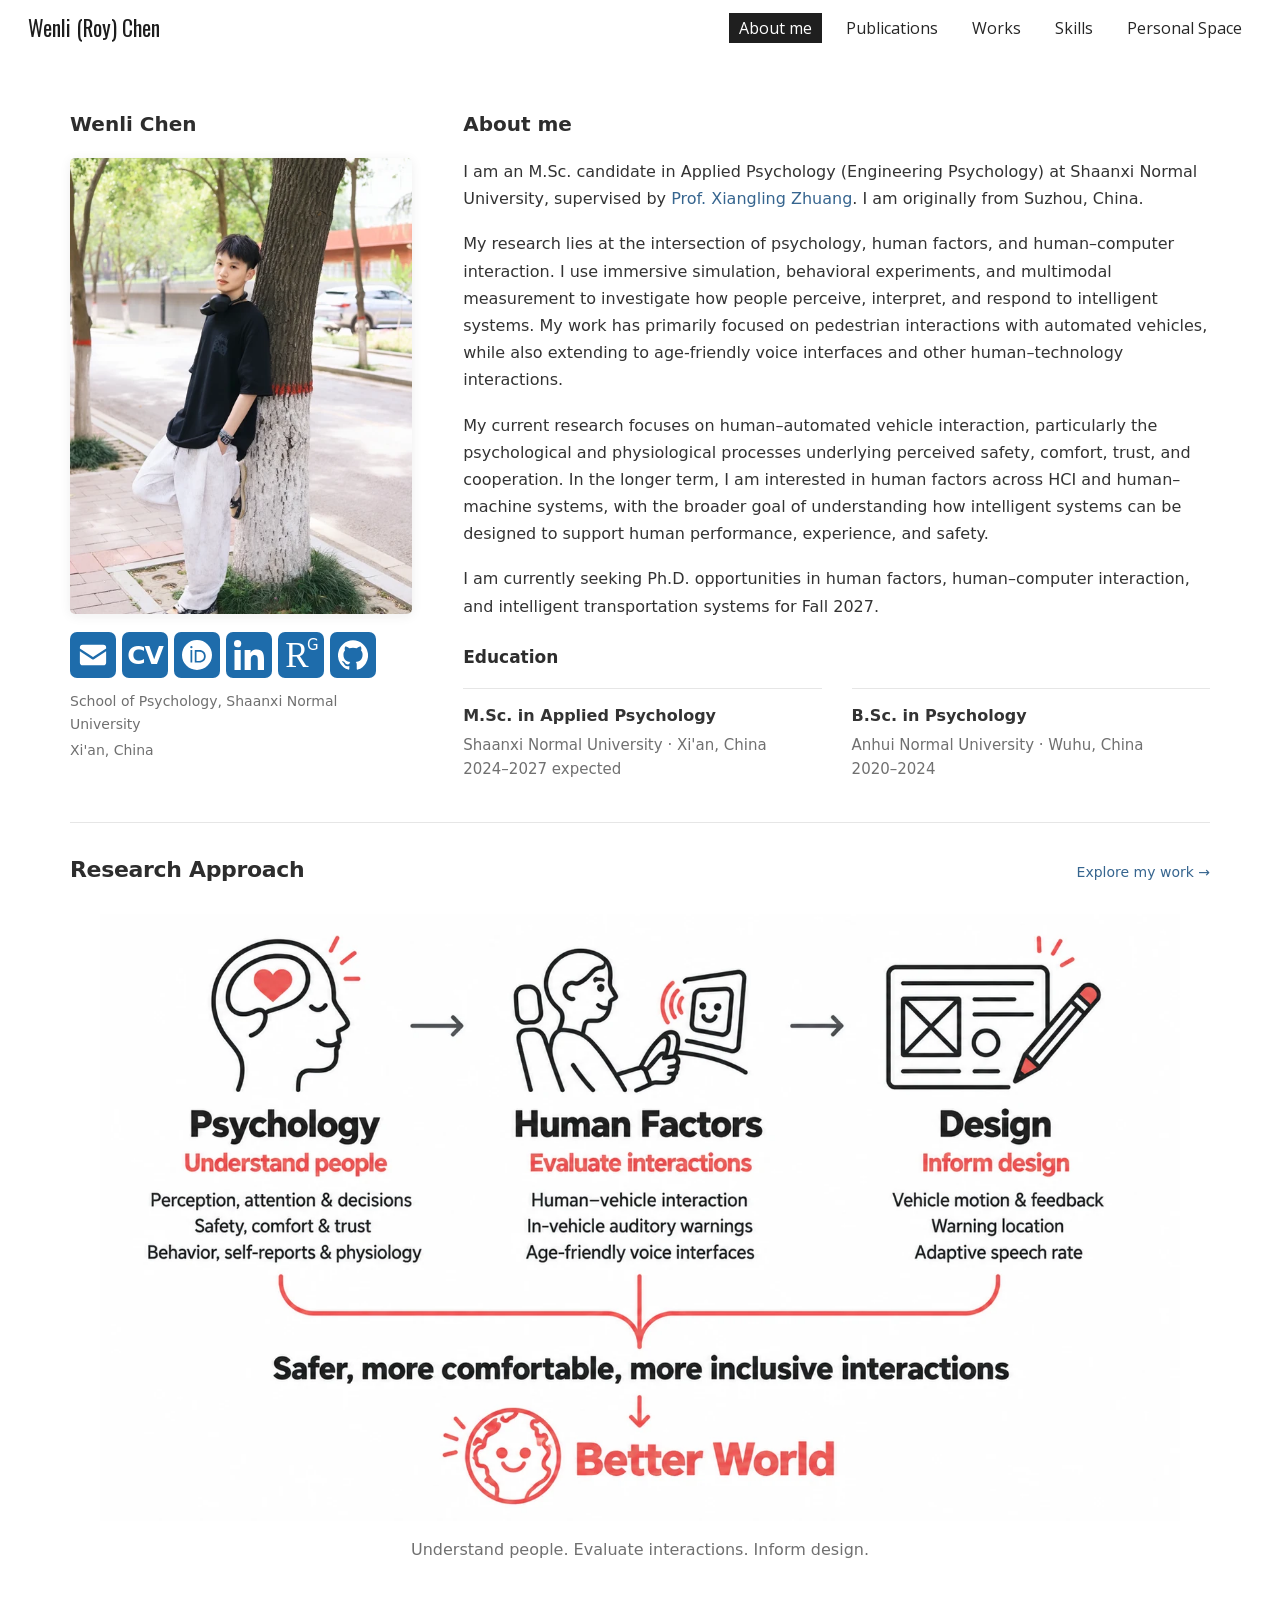
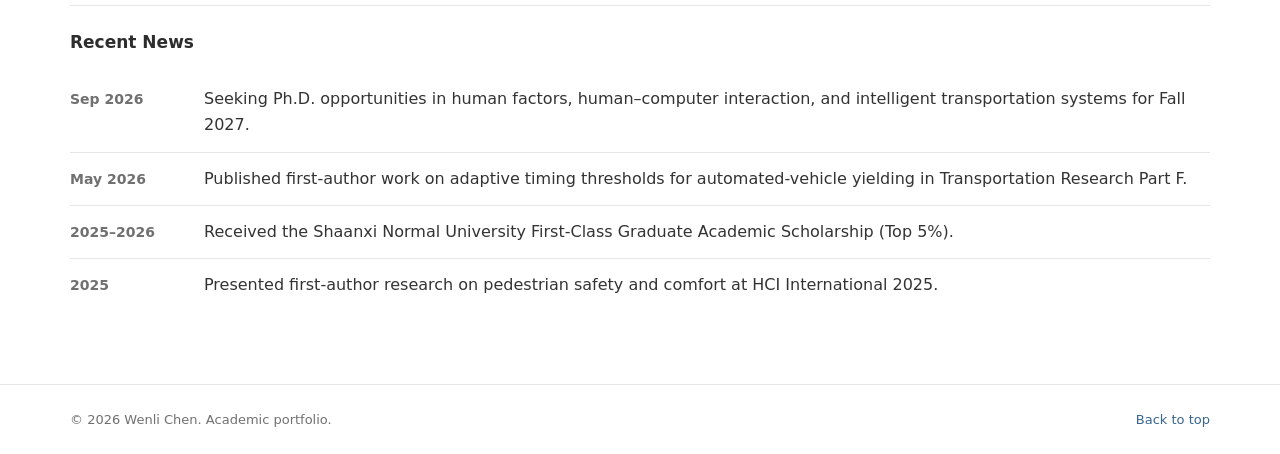
==== index.html @ 0e72f0ea "Publish website" ====
<!DOCTYPE html><html lang="en"><head><meta charSet="utf-8"/><meta name="viewport" content="width=device-width, initial-scale=1"/><link rel="preload" as="image" imageSrcSet="/media/optimized/profile-60eb44e7e2-480.webp 480w, /media/optimized/profile-60eb44e7e2-960.webp 960w, /media/optimized/profile-60eb44e7e2-1600.webp 1600w" imageSizes="(max-width: 760px) 360px, 342px" fetchPriority="high"/><link rel="stylesheet" href="/_next/static/chunks/0a.~ssnf2oqmj.css" data-precedence="next"/><link rel="preload" as="script" fetchPriority="low" href="/_next/static/chunks/0w2aga045jl1g.js"/><script src="/_next/static/chunks/159a0hv_pbomc.js" async=""></script><script src="/_next/static/chunks/0c_u0uom0kk-9.js" async=""></script><script src="/_next/static/chunks/17is7py1qu.mk.js" async=""></script><script src="/_next/static/chunks/turbopack-0-zrnbq9zxs--.js" async=""></script><script src="/_next/static/chunks/12zbrbrxakma2.js" async=""></script><script src="/_next/static/chunks/17f2ht9wo-phb.js" async=""></script><script src="/_next/static/chunks/0n7gz84jmsrn1.js" async=""></script><script src="/_next/static/chunks/0r7qd-gapp3ly.js" async=""></script><title>Wenli (Roy) Chen | Human Factors &amp; HCI</title><meta name="description" content="Academic portfolio of Wenli Chen, researching human factors, human–AV interaction, and age-friendly HCI."/><link rel="canonical" href="https://roylovecr7.github.io/"/><meta property="og:title" content="Wenli (Roy) Chen | Human Factors &amp; HCI"/><meta property="og:description" content="Researching human–AV interaction, age-friendly HCI, and multimodal human factors."/><meta property="og:site_name" content="Wenli (Roy) Chen Academic Portfolio"/><meta property="og:image" content="https://roylovecr7.github.io/og.png"/><meta property="og:image:width" content="1200"/><meta property="og:image:height" content="630"/><meta property="og:image:alt" content="Wenli Chen — Human Factors, Human–AV Interaction, and Age-Friendly HCI"/><meta property="og:type" content="website"/><meta name="twitter:card" content="summary_large_image"/><meta name="twitter:title" content="Wenli (Roy) Chen | Human Factors &amp; HCI"/><meta name="twitter:description" content="Researching human–AV interaction, age-friendly HCI, and multimodal human factors."/><meta name="twitter:image" content="https://roylovecr7.github.io/og.png"/><script src="/_next/static/chunks/03~yq9q893hmn.js" noModule=""></script></head><body><div hidden=""><!--$--><!--/$--></div><header class="navbar"><div class="nav-inner"><a class="brand" href="/">Wenli (Roy) Chen</a><nav class="desktop-navigation" aria-label="Primary navigation"><a class="active" aria-current="page" href="/">About me</a><a href="/publications/">Publications</a><a href="/works/">Works</a><a href="/skills/">Skills</a><a href="/personal-space/">Personal Space</a></nav><details class="mobile-navigation"><summary>Menu <span aria-hidden="true">☰</span></summary><nav aria-label="Mobile navigation"><a href="/" class="active" aria-current="page">About me</a><a href="/publications">Publications</a><a href="/works">Works</a><a href="/skills">Skills</a><a href="/personal-space">Personal Space</a></nav></details></div></header><main id="top" class="container page-content home-page"><section class="home-grid"><aside class="profile-panel"><h1>Wenli Chen</h1><img width="4160" height="6240" class="profile-image" fetchPriority="high" src="/media/optimized/profile-60eb44e7e2-960.webp" srcSet="/media/optimized/profile-60eb44e7e2-480.webp 480w, /media/optimized/profile-60eb44e7e2-960.webp 960w, /media/optimized/profile-60eb44e7e2-1600.webp 1600w" sizes="(max-width: 760px) 360px, 342px" alt="Wenli Chen" loading="eager" decoding="async"/><div class="profile-contact"><nav class="profile-links" aria-label="Contact and academic profiles"><a href="mailto:cwl010322@snnu.edu.cn" aria-label="Email: cwl010322@snnu.edu.cn" title="Email: cwl010322@snnu.edu.cn"><svg aria-hidden="true" viewBox="0 0 32 32" fill="currentColor"><path d="M5 5h22a3 3 0 0 1 3 3v1L16 18 2 9V8a3 3 0 0 1 3-3Zm25 7v12a3 3 0 0 1-3 3H5a3 3 0 0 1-3-3V12l13 8.4a1.8 1.8 0 0 0 2 0Z"></path></svg></a><a href="/files/CV_WenliChen.pdf" target="_blank" rel="noreferrer" aria-label="Curriculum vitae (PDF)" title="Curriculum vitae (PDF)"><span class="profile-icon-cv" aria-hidden="true">CV</span></a><a href="https://orcid.org/0009-0004-4729-6336" target="_blank" rel="noreferrer" aria-label="ORCID: 0009-0004-4729-6336" title="ORCID: 0009-0004-4729-6336"><svg aria-hidden="true" viewBox="0 0 24 24" fill="currentColor"><path d="M12 0a12 12 0 1 0 0 24 12 12 0 0 0 0-24ZM7.5 4.8a.9.9 0 1 1 0 1.8.9.9 0 0 1 0-1.8ZM6.8 8h1.4v10H6.8V8Zm3.4 0h3.7c3 0 5.1 2 5.1 5s-2.1 5-5.1 5h-3.7V8Zm1.4 1.3v7.4h2.2c2.4 0 3.8-1.5 3.8-3.7s-1.4-3.7-3.8-3.7h-2.2Z" fill-rule="evenodd"></path></svg></a><a href="https://www.linkedin.com/in/wenli-chen-521283392" target="_blank" rel="noreferrer" aria-label="LinkedIn" title="LinkedIn"><svg aria-hidden="true" viewBox="0 0 24 24" fill="currentColor"><path d="M5.37 24H.4V7.98h4.97V24ZM2.88 5.8A2.9 2.9 0 1 1 2.9 0a2.9 2.9 0 0 1-.02 5.8ZM24 24h-4.96v-7.8c0-1.86-.04-4.25-2.59-4.25-2.59 0-2.99 2.02-2.99 4.12V24H8.5V7.98h4.76v2.19h.07c.66-1.25 2.28-2.58 4.7-2.58 5.03 0 5.97 3.31 5.97 7.61V24Z"></path></svg></a><a href="https://www.researchgate.net/profile/Wenli-Chen-14" target="_blank" rel="noreferrer" aria-label="ResearchGate" title="ResearchGate"><span class="profile-icon-researchgate" aria-hidden="true">R<sup>G</sup></span></a><a href="https://github.com/Roylovecr7" target="_blank" rel="noreferrer" aria-label="GitHub" title="GitHub"><svg aria-hidden="true" viewBox="0 0 24 24" fill="currentColor"><path d="M12 .3a12 12 0 0 0-3.79 23.39c.6.11.82-.26.82-.58v-2.23c-3.34.73-4.04-1.42-4.04-1.42-.55-1.39-1.34-1.76-1.34-1.76-1.09-.75.08-.73.08-.73 1.2.09 1.84 1.24 1.84 1.24 1.07 1.83 2.81 1.3 3.49.99.11-.78.42-1.3.76-1.6-2.67-.3-5.47-1.33-5.47-5.93 0-1.31.47-2.38 1.24-3.22-.12-.3-.54-1.52.12-3.18 0 0 1.01-.32 3.3 1.23A11.5 11.5 0 0 1 12 6.1c1.02 0 2.05.14 3.01.4 2.29-1.55 3.3-1.23 3.3-1.23.66 1.66.24 2.88.12 3.18.77.84 1.24 1.91 1.24 3.22 0 4.61-2.8 5.63-5.48 5.93.43.37.81 1.1.81 2.22v3.29c0 .32.22.7.83.58A12 12 0 0 0 12 .3Z"></path></svg></a></nav><p class="profile-affiliation">School of Psychology, Shaanxi Normal University<span>Xi&#x27;an, China</span></p></div></aside><div class="about-copy"><h2>About me</h2><p>I am an M.Sc. candidate in Applied Psychology (Engineering Psychology) at Shaanxi Normal University, supervised by <a href="https://scholar.google.com/citations?user=U7dL7vUAAAAJ&amp;hl=en&amp;oi=ao" target="_blank" rel="noreferrer">Prof. Xiangling Zhuang</a>. I am originally from Suzhou, China.</p><p>My research lies at the intersection of psychology, human factors, and human–computer interaction. I use immersive simulation, behavioral experiments, and multimodal measurement to investigate how people perceive, interpret, and respond to intelligent systems. My work has primarily focused on pedestrian interactions with automated vehicles, while also extending to age-friendly voice interfaces and other human–technology interactions.</p><p>My current research focuses on human–automated vehicle interaction, particularly the psychological and physiological processes underlying perceived safety, comfort, trust, and cooperation. In the longer term, I am interested in human factors across HCI and human–machine systems, with the broader goal of understanding how intelligent systems can be designed to support human performance, experience, and safety.</p><p>I am currently seeking Ph.D. opportunities in human factors, human–computer interaction, and intelligent transportation systems for Fall 2027.</p><section class="home-subsection"><h2>Education</h2><div class="education-list"><article class="education-item"><strong>M.Sc. in Applied Psychology</strong><span>Shaanxi Normal University · Xi&#x27;an, China</span><span>2024–2027 expected</span></article><article class="education-item"><strong>B.Sc. in Psychology</strong><span>Anhui Normal University · Wuhu, China</span><span>2020–2024</span></article></div></section></div></section><section class="home-approach" aria-labelledby="research-approach-heading"><div class="approach-heading"><h2 id="research-approach-heading">Research Approach</h2><a href="/works/">Explore my work →</a></div><figure class="approach-figure"><a class="approach-image-link" href="/media/research-approach.png" target="_blank" rel="noreferrer" aria-label="Open the research approach diagram at full size"><img width="1672" height="941" decoding="async" src="/media/optimized/research-approach-641da9d239-960.webp" srcSet="/media/optimized/research-approach-641da9d239-480.webp 480w, /media/optimized/research-approach-641da9d239-960.webp 960w, /media/optimized/research-approach-641da9d239-1600.webp 1600w" sizes="(max-width: 760px) calc(100vw - 40px), (max-width: 1196px) calc(100vw - 56px), 1140px" alt="Psychology: understand people. Human Factors: evaluate interactions. Design: inform design. Together, these contribute to safer, more comfortable, more inclusive interactions and a better world." loading="lazy"/></a><figcaption>Understand people. Evaluate interactions. Inform design.</figcaption></figure></section><section class="home-news"><h2>Recent News</h2><ul class="news-list" role="list"><li><span class="news-date">Sep 2026</span><span>Seeking Ph.D. opportunities in human factors, human–computer interaction, and intelligent transportation systems for Fall 2027.</span></li><li><span class="news-date">May 2026</span><span>Published first-author work on adaptive timing thresholds for automated-vehicle yielding in Transportation Research Part F.</span></li><li><span class="news-date">2025–2026</span><span>Received the Shaanxi Normal University First-Class Graduate Academic Scholarship (Top 5%).</span></li><li><span class="news-date">2025</span><span>Presented first-author research on pedestrian safety and comfort at HCI International 2025.</span></li></ul></section></main><footer><div class="container footer-inner"><p>© 2026 Wenli Chen. Academic portfolio.</p><a href="#top">Back to top</a></div></footer><!--$--><!--/$--><script src="/_next/static/chunks/0w2aga045jl1g.js" id="_R_" async=""></script><script>(self.__next_f=self.__next_f||[]).push([0])</script><script>self.__next_f.push([1,"1:\"$Sreact.fragment\"\n2:I[11968,[\"/_next/static/chunks/12zbrbrxakma2.js\",\"/_next/static/chunks/17f2ht9wo-phb.js\",\"/_next/static/chunks/0n7gz84jmsrn1.js\"],\"default\"]\n3:I[87804,[\"/_next/static/chunks/12zbrbrxakma2.js\",\"/_next/static/chunks/17f2ht9wo-phb.js\",\"/_next/static/chunks/0n7gz84jmsrn1.js\"],\"default\"]\n4:I[67295,[\"/_next/static/chunks/12zbrbrxakma2.js\",\"/_next/static/chunks/17f2ht9wo-phb.js\",\"/_next/static/chunks/0n7gz84jmsrn1.js\",\"/_next/static/chunks/0r7qd-gapp3ly.js\"],\"\"]\n12:I[21480,[\"/_next/static/chunks/12zbrbrxakma2.js\",\"/_next/static/chunks/17f2ht9wo-phb.js\",\"/_next/static/chunks/0n7gz84jmsrn1.js\"],\"default\",1]\n:HL[\"/_next/static/chunks/0a.~ssnf2oqmj.css\",\"style\"]\n:HL[\"/media/optimized/profile-60eb44e7e2-960.webp\",\"image\",{\"imageSrcSet\":\"/media/optimized/profile-60eb44e7e2-480.webp 480w, /media/optimized/profile-60eb44e7e2-960.webp 960w, /media/optimized/profile-60eb44e7e2-1600.webp 1600w\",\"imageSizes\":\"(max-width: 760px) 360px, 342px\",\"fetchPriority\":\"high\"}]\n"])</script><script>self.__next_f.push([1,"0:{\"P\":null,\"c\":[\"\",\"\"],\"q\":\"\",\"i\":false,\"f\":[[[\"\",{\"children\":[\"__PAGE__\",{}]},\"$undefined\",\"$undefined\",16],[[\"$\",\"$1\",\"c\",{\"children\":[[[\"$\",\"link\",\"0\",{\"rel\":\"stylesheet\",\"href\":\"/_next/static/chunks/0a.~ssnf2oqmj.css\",\"precedence\":\"next\",\"crossOrigin\":\"$undefined\",\"nonce\":\"$undefined\"}],[\"$\",\"script\",\"script-0\",{\"src\":\"/_next/static/chunks/12zbrbrxakma2.js\",\"async\":true,\"nonce\":\"$undefined\"}],[\"$\",\"script\",\"script-1\",{\"src\":\"/_next/static/chunks/17f2ht9wo-phb.js\",\"async\":true,\"nonce\":\"$undefined\"}],[\"$\",\"script\",\"script-2\",{\"src\":\"/_next/static/chunks/0n7gz84jmsrn1.js\",\"async\":true,\"nonce\":\"$undefined\"}]],[\"$\",\"html\",null,{\"lang\":\"en\",\"children\":[\"$\",\"body\",null,{\"children\":[\"$\",\"$L2\",null,{\"parallelRouterKey\":\"children\",\"error\":\"$undefined\",\"errorStyles\":\"$undefined\",\"errorScripts\":\"$undefined\",\"template\":[\"$\",\"$L3\",null,{}],\"templateStyles\":\"$undefined\",\"templateScripts\":\"$undefined\",\"notFound\":[[[\"$\",\"title\",null,{\"children\":\"404: This page could not be found.\"}],[\"$\",\"div\",null,{\"style\":{\"fontFamily\":\"system-ui,\\\"Segoe UI\\\",Roboto,Helvetica,Arial,sans-serif,\\\"Apple Color Emoji\\\",\\\"Segoe UI Emoji\\\"\",\"height\":\"100vh\",\"textAlign\":\"center\",\"display\":\"flex\",\"flexDirection\":\"column\",\"alignItems\":\"center\",\"justifyContent\":\"center\"},\"children\":[\"$\",\"div\",null,{\"children\":[[\"$\",\"style\",null,{\"dangerouslySetInnerHTML\":{\"__html\":\"body{color:#000;background:#fff;margin:0}.next-error-h1{border-right:1px solid rgba(0,0,0,.3)}@media (prefers-color-scheme:dark){body{color:#fff;background:#000}.next-error-h1{border-right:1px solid rgba(255,255,255,.3)}}\"}}],[\"$\",\"h1\",null,{\"className\":\"next-error-h1\",\"style\":{\"display\":\"inline-block\",\"margin\":\"0 20px 0 0\",\"padding\":\"0 23px 0 0\",\"fontSize\":24,\"fontWeight\":500,\"verticalAlign\":\"top\",\"lineHeight\":\"49px\"},\"children\":404}],[\"$\",\"div\",null,{\"style\":{\"display\":\"inline-block\"},\"children\":[\"$\",\"h2\",null,{\"style\":{\"fontSize\":14,\"fontWeight\":400,\"lineHeight\":\"49px\",\"margin\":0},\"children\":\"This page could not be found.\"}]}]]}]}]],[]],\"forbidden\":\"$undefined\",\"unauthorized\":\"$undefined\"}]}]}]]}],{\"children\":[[\"$\",\"$1\",\"c\",{\"children\":[[[\"$\",\"header\",null,{\"className\":\"navbar\",\"children\":[\"$\",\"div\",null,{\"className\":\"nav-inner\",\"children\":[[\"$\",\"$L4\",null,{\"className\":\"brand\",\"href\":\"/\",\"children\":\"Wenli (Roy) Chen\"}],[\"$\",\"nav\",null,{\"className\":\"desktop-navigation\",\"aria-label\":\"Primary navigation\",\"children\":[[\"$\",\"$L4\",\"about\",{\"className\":\"active\",\"href\":\"/\",\"aria-current\":\"page\",\"children\":\"About me\"}],[\"$\",\"$L4\",\"publications\",{\"className\":\"$undefined\",\"href\":\"/publications\",\"aria-current\":\"$undefined\",\"children\":\"Publications\"}],[\"$\",\"a\",\"works\",{\"className\":\"$undefined\",\"href\":\"/works/\",\"aria-current\":\"$undefined\",\"children\":\"Works\"}],[\"$\",\"$L4\",\"skills\",{\"className\":\"$undefined\",\"href\":\"/skills\",\"aria-current\":\"$undefined\",\"children\":\"Skills\"}],[\"$\",\"$L4\",\"personal-space\",{\"className\":\"$undefined\",\"href\":\"/personal-space\",\"aria-current\":\"$undefined\",\"children\":\"Personal Space\"}]]}],[\"$\",\"details\",null,{\"className\":\"mobile-navigation\",\"children\":[[\"$\",\"summary\",null,{\"children\":[\"Menu \",[\"$\",\"span\",null,{\"aria-hidden\":\"true\",\"children\":\"☰\"}]]}],[\"$\",\"nav\",null,{\"aria-label\":\"Mobile navigation\",\"children\":[[\"$\",\"a\",\"about\",{\"href\":\"/\",\"className\":\"active\",\"aria-current\":\"page\",\"children\":\"About me\"}],[\"$\",\"a\",\"publications\",{\"href\":\"/publications\",\"className\":\"$undefined\",\"aria-current\":\"$undefined\",\"children\":\"Publications\"}],[\"$\",\"a\",\"works\",{\"href\":\"/works\",\"className\":\"$undefined\",\"aria-current\":\"$undefined\",\"children\":\"Works\"}],[\"$\",\"a\",\"skills\",{\"href\":\"/skills\",\"className\":\"$undefined\",\"aria-current\":\"$undefined\",\"children\":\"Skills\"}],[\"$\",\"a\",\"personal-space\",{\"href\":\"/personal-space\",\"className\":\"$undefined\",\"aria-current\":\"$undefined\",\"children\":\"Personal Space\"}]]}]]}]]}]}],[\"$\",\"main\",null,{\"id\":\"top\",\"className\":\"container page-content home-page\",\"children\":[[\"$\",\"section\",null,{\"className\":\"home-grid\",\"children\":[[\"$\",\"aside\",null,{\"className\":\"profile-panel\",\"children\":[[\"$\",\"h1\",null,{\"children\":\"Wenli Chen\"}],[\"$\",\"img\",null,{\"width\":4160,\"height\":6240,\"className\":\"profile-image\",\"fetchPriority\":\"high\",\"src\":\"/media/optimized/profile-60eb44e7e2-960.webp\",\"srcSet\":\"/media/optimized/profile-60eb44e7e2-480.webp 480w, /media/optimized/profile-60eb44e7e2-960.webp 960w, /media/optimized/profile-60eb44e7e2-1600.webp 1600w\",\"sizes\":\"(max-width: 760px) 360px, 342px\",\"alt\":\"Wenli Chen\",\"loading\":\"eager\",\"decoding\":\"async\"}],[\"$\",\"div\",null,{\"className\":\"profile-contact\",\"children\":[[\"$\",\"nav\",null,{\"className\":\"profile-links\",\"aria-label\":\"Contact and academic profiles\",\"children\":[[\"$\",\"a\",null,{\"href\":\"mailto:cwl010322@snnu.edu.cn\",\"aria-label\":\"Email: cwl010322@snnu.edu.cn\",\"title\":\"Email: cwl010322@snnu.edu.cn\",\"children\":[\"$\",\"svg\",null,{\"aria-hidden\":\"true\",\"viewBox\":\"0 0 32 32\",\"fill\":\"currentColor\",\"children\":[\"$\",\"path\",null,{\"d\":\"M5 5h22a3 3 0 0 1 3 3v1L16 18 2 9V8a3 3 0 0 1 3-3Zm25 7v12a3 3 0 0 1-3 3H5a3 3 0 0 1-3-3V12l13 8.4a1.8 1.8 0 0 0 2 0Z\"}]}]}],\"$L5\",\"$L6\",\"$L7\",\"$L8\",\"$L9\"]}],\"$La\"]}]]}],\"$Lb\"]}],\"$Lc\",\"$Ld\"]}],\"$Le\"],[\"$Lf\"],\"$L10\"]}],{},null,false,null]},null,false,null],\"$L11\",false]],\"m\":\"$undefined\",\"G\":[\"$12\",[\"$L13\"]],\"S\":true,\"h\":null,\"s\":\"$undefined\",\"l\":\"$undefined\",\"p\":\"$undefined\",\"d\":\"$undefined\",\"b\":\"wcKRvWwAbFajQI0WSqaEK\"}\n"])</script><script>self.__next_f.push([1,"14:I[77916,[\"/_next/static/chunks/12zbrbrxakma2.js\",\"/_next/static/chunks/17f2ht9wo-phb.js\",\"/_next/static/chunks/0n7gz84jmsrn1.js\"],\"OutletBoundary\"]\n15:\"$Sreact.suspense\"\n17:I[77916,[\"/_next/static/chunks/12zbrbrxakma2.js\",\"/_next/static/chunks/17f2ht9wo-phb.js\",\"/_next/static/chunks/0n7gz84jmsrn1.js\"],\"ViewportBoundary\"]\n19:I[77916,[\"/_next/static/chunks/12zbrbrxakma2.js\",\"/_next/static/chunks/17f2ht9wo-phb.js\",\"/_next/static/chunks/0n7gz84jmsrn1.js\"],\"MetadataBoundary\"]\n5:[\"$\",\"a\",null,{\"href\":\"/files/CV_WenliChen.pdf\",\"target\":\"_blank\",\"rel\":\"noreferrer\",\"aria-label\":\"Curriculum vitae (PDF)\",\"title\":\"Curriculum vitae (PDF)\",\"children\":[\"$\",\"span\",null,{\"className\":\"profile-icon-cv\",\"aria-hidden\":\"true\",\"children\":\"CV\"}]}]\n6:[\"$\",\"a\",null,{\"href\":\"https://orcid.org/0009-0004-4729-6336\",\"target\":\"_blank\",\"rel\":\"noreferrer\",\"aria-label\":\"ORCID: 0009-0004-4729-6336\",\"title\":\"ORCID: 0009-0004-4729-6336\",\"children\":[\"$\",\"svg\",null,{\"aria-hidden\":\"true\",\"viewBox\":\"0 0 24 24\",\"fill\":\"currentColor\",\"children\":[\"$\",\"path\",null,{\"d\":\"M12 0a12 12 0 1 0 0 24 12 12 0 0 0 0-24ZM7.5 4.8a.9.9 0 1 1 0 1.8.9.9 0 0 1 0-1.8ZM6.8 8h1.4v10H6.8V8Zm3.4 0h3.7c3 0 5.1 2 5.1 5s-2.1 5-5.1 5h-3.7V8Zm1.4 1.3v7.4h2.2c2.4 0 3.8-1.5 3.8-3.7s-1.4-3.7-3.8-3.7h-2.2Z\",\"fillRule\":\"evenodd\"}]}]}]\n7:[\"$\",\"a\",null,{\"href\":\"https://www.linkedin.com/in/wenli-chen-521283392\",\"target\":\"_blank\",\"rel\":\"noreferrer\",\"aria-label\":\"LinkedIn\",\"title\":\"LinkedIn\",\"children\":[\"$\",\"svg\",null,{\"aria-hidden\":\"true\",\"viewBox\":\"0 0 24 24\",\"fill\":\"currentColor\",\"children\":[\"$\",\"path\",null,{\"d\":\"M5.37 24H.4V7.98h4.97V24ZM2.88 5.8A2.9 2.9 0 1 1 2.9 0a2.9 2.9 0 0 1-.02 5.8ZM24 24h-4.96v-7.8c0-1.86-.04-4.25-2.59-4.25-2.59 0-2.99 2.02-2.99 4.12V24H8.5V7.98h4.76v2.19h.07c.66-1.25 2.28-2.58 4.7-2.58 5.03 0 5.97 3.31 5.97 7.61V24Z\"}]}]}]\n8:[\"$\",\"a\",null,{\"href\":\"https://www.researchgate.net/profile/Wenli-Chen-14\",\"target\":\"_blank\",\"rel\":\"noreferrer\",\"aria-label\":\"ResearchGate\",\"title\":\"ResearchGate\",\"children\":[\"$\",\"span\",null,{\"className\":\"profile-icon-researchgate\",\"aria-hidden\":\"true\",\"children\":[\"R\",[\"$\",\"sup\",null,{\"children\":\"G\"}]]}]}]\n9:[\"$\",\"a\",null,{\"href\":\"https://github.com/Roylovecr7\",\"target\":\"_blank\",\"rel\":\"noreferrer\",\"aria-label\":\"GitHub\",\"title\":\"GitHub\",\"children\":[\"$\",\"svg\",null,{\"aria-hidden\":\"true\",\"viewBox\":\"0 0 24 24\",\"fill\":\"currentColor\",\"children\":[\"$\",\"path\",null,{\"d\":\"M12 .3a12 12 0 0 0-3.79 23.39c.6.11.82-.26.82-.58v-2.23c-3.34.73-4.04-1.42-4.04-1.42-.55-1.39-1.34-1.76-1.34-1.76-1.09-.75.08-.73.08-.73 1.2.09 1.84 1.24 1.84 1.24 1.07 1.83 2.81 1.3 3.49.99.11-.78.42-1.3.76-1.6-2.67-.3-5.47-1.33-5.47-5.93 0-1.31.47-2.38 1.24-3.22-.12-.3-.54-1.52.12-3.18 0 0 1.01-.32 3.3 1.23A11.5 11.5 0 0 1 12 6.1c1.02 0 2.05.14 3.01.4 2.29-1.55 3.3-1.23 3.3-1.23.66 1.66.24 2.88.12 3.18.77.84 1.24 1.91 1.24 3.22 0 4.61-2.8 5.63-5.48 5.93.43.37.81 1.1.81 2.22v3.29c0 .32.22.7.83.58A12 12 0 0 0 12 .3Z\"}]}]}]\na:[\"$\",\"p\",null,{\"className\":\"profile-affiliation\",\"children\":[\"School of Psychology, Shaanxi Normal University\",[\"$\",\"span\",null,{\"children\":\"Xi'an, China\"}]]}]\n"])</script><script>self.__next_f.push([1,"b:[\"$\",\"div\",null,{\"className\":\"about-copy\",\"children\":[[\"$\",\"h2\",null,{\"children\":\"About me\"}],[\"$\",\"p\",null,{\"children\":[\"I am an M.Sc. candidate in Applied Psychology (Engineering Psychology) at Shaanxi Normal University, supervised by \",[\"$\",\"a\",null,{\"href\":\"https://scholar.google.com/citations?user=U7dL7vUAAAAJ\u0026hl=en\u0026oi=ao\",\"target\":\"_blank\",\"rel\":\"noreferrer\",\"children\":\"Prof. Xiangling Zhuang\"}],\". I am originally from Suzhou, China.\"]}],[\"$\",\"p\",null,{\"children\":\"My research lies at the intersection of psychology, human factors, and human–computer interaction. I use immersive simulation, behavioral experiments, and multimodal measurement to investigate how people perceive, interpret, and respond to intelligent systems. My work has primarily focused on pedestrian interactions with automated vehicles, while also extending to age-friendly voice interfaces and other human–technology interactions.\"}],[\"$\",\"p\",null,{\"children\":\"My current research focuses on human–automated vehicle interaction, particularly the psychological and physiological processes underlying perceived safety, comfort, trust, and cooperation. In the longer term, I am interested in human factors across HCI and human–machine systems, with the broader goal of understanding how intelligent systems can be designed to support human performance, experience, and safety.\"}],[\"$\",\"p\",null,{\"children\":\"I am currently seeking Ph.D. opportunities in human factors, human–computer interaction, and intelligent transportation systems for Fall 2027.\"}],[\"$\",\"section\",null,{\"className\":\"home-subsection\",\"children\":[[\"$\",\"h2\",null,{\"children\":\"Education\"}],[\"$\",\"div\",null,{\"className\":\"education-list\",\"children\":[[\"$\",\"article\",\"M.Sc. in Applied Psychology\",{\"className\":\"education-item\",\"children\":[[\"$\",\"strong\",null,{\"children\":\"M.Sc. in Applied Psychology\"}],[\"$\",\"span\",null,{\"children\":\"Shaanxi Normal University · Xi'an, China\"}],[\"$\",\"span\",null,{\"children\":\"2024–2027 expected\"}]]}],[\"$\",\"article\",\"B.Sc. in Psychology\",{\"className\":\"education-item\",\"children\":[[\"$\",\"strong\",null,{\"children\":\"B.Sc. in Psychology\"}],[\"$\",\"span\",null,{\"children\":\"Anhui Normal University · Wuhu, China\"}],[\"$\",\"span\",null,{\"children\":\"2020–2024\"}]]}]]}]]}]]}]\n"])</script><script>self.__next_f.push([1,"c:[\"$\",\"section\",null,{\"className\":\"home-approach\",\"aria-labelledby\":\"research-approach-heading\",\"children\":[[\"$\",\"div\",null,{\"className\":\"approach-heading\",\"children\":[[\"$\",\"h2\",null,{\"id\":\"research-approach-heading\",\"children\":\"Research Approach\"}],[\"$\",\"a\",null,{\"href\":\"/works/\",\"children\":\"Explore my work →\"}]]}],[\"$\",\"figure\",null,{\"className\":\"approach-figure\",\"children\":[[\"$\",\"a\",null,{\"className\":\"approach-image-link\",\"href\":\"/media/research-approach.png\",\"target\":\"_blank\",\"rel\":\"noreferrer\",\"aria-label\":\"Open the research approach diagram at full size\",\"children\":[\"$\",\"img\",null,{\"width\":1672,\"height\":941,\"decoding\":\"async\",\"src\":\"/media/optimized/research-approach-641da9d239-960.webp\",\"srcSet\":\"/media/optimized/research-approach-641da9d239-480.webp 480w, /media/optimized/research-approach-641da9d239-960.webp 960w, /media/optimized/research-approach-641da9d239-1600.webp 1600w\",\"sizes\":\"(max-width: 760px) calc(100vw - 40px), (max-width: 1196px) calc(100vw - 56px), 1140px\",\"alt\":\"Psychology: understand people. Human Factors: evaluate interactions. Design: inform design. Together, these contribute to safer, more comfortable, more inclusive interactions and a better world.\",\"loading\":\"lazy\"}]}],[\"$\",\"figcaption\",null,{\"children\":\"Understand people. Evaluate interactions. Inform design.\"}]]}]]}]\n"])</script><script>self.__next_f.push([1,"d:[\"$\",\"section\",null,{\"className\":\"home-news\",\"children\":[[\"$\",\"h2\",null,{\"children\":\"Recent News\"}],[\"$\",\"ul\",null,{\"className\":\"news-list\",\"role\":\"list\",\"children\":[[\"$\",\"li\",\"Sep 2026-Seeking Ph.D. opportunities in human factors, human–computer interaction, and intelligent transportation systems for Fall 2027.\",{\"children\":[[\"$\",\"span\",null,{\"className\":\"news-date\",\"children\":\"Sep 2026\"}],[\"$\",\"span\",null,{\"children\":\"Seeking Ph.D. opportunities in human factors, human–computer interaction, and intelligent transportation systems for Fall 2027.\"}]]}],[\"$\",\"li\",\"May 2026-Published first-author work on adaptive timing thresholds for automated-vehicle yielding in Transportation Research Part F.\",{\"children\":[[\"$\",\"span\",null,{\"className\":\"news-date\",\"children\":\"May 2026\"}],[\"$\",\"span\",null,{\"children\":\"Published first-author work on adaptive timing thresholds for automated-vehicle yielding in Transportation Research Part F.\"}]]}],[\"$\",\"li\",\"2025–2026-Received the Shaanxi Normal University First-Class Graduate Academic Scholarship (Top 5%).\",{\"children\":[[\"$\",\"span\",null,{\"className\":\"news-date\",\"children\":\"2025–2026\"}],[\"$\",\"span\",null,{\"children\":\"Received the Shaanxi Normal University First-Class Graduate Academic Scholarship (Top 5%).\"}]]}],[\"$\",\"li\",\"2025-Presented first-author research on pedestrian safety and comfort at HCI International 2025.\",{\"children\":[[\"$\",\"span\",null,{\"className\":\"news-date\",\"children\":\"2025\"}],[\"$\",\"span\",null,{\"children\":\"Presented first-author research on pedestrian safety and comfort at HCI International 2025.\"}]]}]]}]]}]\n"])</script><script>self.__next_f.push([1,"e:[\"$\",\"footer\",null,{\"children\":[\"$\",\"div\",null,{\"className\":\"container footer-inner\",\"children\":[[\"$\",\"p\",null,{\"children\":\"© 2026 Wenli Chen. Academic portfolio.\"}],[\"$\",\"a\",null,{\"href\":\"#top\",\"children\":\"Back to top\"}]]}]}]\nf:[\"$\",\"script\",\"script-0\",{\"src\":\"/_next/static/chunks/0r7qd-gapp3ly.js\",\"async\":true,\"nonce\":\"$undefined\"}]\n10:[\"$\",\"$L14\",null,{\"children\":[\"$\",\"$15\",null,{\"name\":\"Next.MetadataOutlet\",\"children\":\"$@16\"}]}]\n11:[\"$\",\"$1\",\"h\",{\"children\":[null,[\"$\",\"$L17\",null,{\"children\":\"$L18\"}],[\"$\",\"div\",null,{\"hidden\":true,\"children\":[\"$\",\"$L19\",null,{\"children\":[\"$\",\"$15\",null,{\"name\":\"Next.Metadata\",\"children\":\"$L1a\"}]}]}],null]}]\n13:[\"$\",\"link\",\"0\",{\"rel\":\"stylesheet\",\"href\":\"/_next/static/chunks/0a.~ssnf2oqmj.css\",\"precedence\":\"next\",\"crossOrigin\":\"$undefined\",\"nonce\":\"$undefined\"}]\n"])</script><script>self.__next_f.push([1,"18:[[\"$\",\"meta\",\"0\",{\"charSet\":\"utf-8\"}],[\"$\",\"meta\",\"1\",{\"name\":\"viewport\",\"content\":\"width=device-width, initial-scale=1\"}]]\n"])</script><script>self.__next_f.push([1,"16:null\n"])</script><script>self.__next_f.push([1,"1a:[[\"$\",\"title\",\"0\",{\"children\":\"Wenli (Roy) Chen | Human Factors \u0026 HCI\"}],[\"$\",\"meta\",\"1\",{\"name\":\"description\",\"content\":\"Academic portfolio of Wenli Chen, researching human factors, human–AV interaction, and age-friendly HCI.\"}],[\"$\",\"link\",\"2\",{\"rel\":\"canonical\",\"href\":\"https://roylovecr7.github.io/\"}],[\"$\",\"meta\",\"3\",{\"property\":\"og:title\",\"content\":\"Wenli (Roy) Chen | Human Factors \u0026 HCI\"}],[\"$\",\"meta\",\"4\",{\"property\":\"og:description\",\"content\":\"Researching human–AV interaction, age-friendly HCI, and multimodal human factors.\"}],[\"$\",\"meta\",\"5\",{\"property\":\"og:site_name\",\"content\":\"Wenli (Roy) Chen Academic Portfolio\"}],[\"$\",\"meta\",\"6\",{\"property\":\"og:image\",\"content\":\"https://roylovecr7.github.io/og.png\"}],[\"$\",\"meta\",\"7\",{\"property\":\"og:image:width\",\"content\":\"1200\"}],[\"$\",\"meta\",\"8\",{\"property\":\"og:image:height\",\"content\":\"630\"}],[\"$\",\"meta\",\"9\",{\"property\":\"og:image:alt\",\"content\":\"Wenli Chen — Human Factors, Human–AV Interaction, and Age-Friendly HCI\"}],[\"$\",\"meta\",\"10\",{\"property\":\"og:type\",\"content\":\"website\"}],[\"$\",\"meta\",\"11\",{\"name\":\"twitter:card\",\"content\":\"summary_large_image\"}],[\"$\",\"meta\",\"12\",{\"name\":\"twitter:title\",\"content\":\"Wenli (Roy) Chen | Human Factors \u0026 HCI\"}],[\"$\",\"meta\",\"13\",{\"name\":\"twitter:description\",\"content\":\"Researching human–AV interaction, age-friendly HCI, and multimodal human factors.\"}],[\"$\",\"meta\",\"14\",{\"name\":\"twitter:image\",\"content\":\"https://roylovecr7.github.io/og.png\"}]]\n"])</script></body></html>
---- _next/static/chunks/0a.~ssnf2oqmj.css ----
@font-face{font-family:Open Sans;font-style:normal;font-weight:400;font-stretch:100%;font-display:swap;src:url(/fonts/open-sans-400-latin.woff2)format("woff2");unicode-range:U+??,U+131,U+152-153,U+2BB-2BC,U+2C6,U+2DA,U+2DC,U+304,U+308,U+329,U+2000-206F,U+20AC,U+2122,U+2191,U+2193,U+2212,U+2215,U+FEFF,U+FFFD}@font-face{font-family:Open Sans;font-style:normal;font-weight:600;font-stretch:100%;font-display:swap;src:url(/fonts/open-sans-400-latin.woff2)format("woff2");unicode-range:U+??,U+131,U+152-153,U+2BB-2BC,U+2C6,U+2DA,U+2DC,U+304,U+308,U+329,U+2000-206F,U+20AC,U+2122,U+2191,U+2193,U+2212,U+2215,U+FEFF,U+FFFD}@font-face{font-family:Oswald;font-style:normal;font-weight:400;font-display:swap;src:url(/fonts/oswald-400-latin.woff2)format("woff2");unicode-range:U+??,U+131,U+152-153,U+2BB-2BC,U+2C6,U+2DA,U+2DC,U+304,U+308,U+329,U+2000-206F,U+20AC,U+2122,U+2191,U+2193,U+2212,U+2215,U+FEFF,U+FFFD}
:root{--accent:#456f9c;--blue:#36658f;--font-sans:system-ui, -apple-system, BlinkMacSystemFont, "Segoe UI", Roboto, "Helvetica Neue", Arial, sans-serif;--dark:#222;--text:#333;--muted:#707070;--rule:#e6e6e6;--soft:#f7f7f6;--header-height:56px}*{box-sizing:border-box}html{scroll-behavior:smooth;scroll-padding-top:calc(var(--header-height) + 24px)}body{min-height:100svh;color:var(--text);font-family:var(--font-sans);background:#fff;flex-direction:column;margin:0;font-size:16px;font-weight:400;line-height:1.65;display:flex}a{color:var(--blue);text-underline-offset:4px;text-decoration:none}a:hover{text-decoration:underline}a:focus-visible,button:focus-visible{outline:2px solid var(--blue);outline-offset:4px}::selection{color:#222;background:#e1ebf5}.container{width:min(1140px,100% - 56px);margin:0 auto}.navbar{z-index:20;min-height:var(--header-height);background:#fff;font-family:Open Sans,Arial,Helvetica,sans-serif;position:fixed;inset:0 0 auto}.nav-inner{width:100%;min-height:var(--header-height);justify-content:space-between;align-items:center;gap:24px;padding:0 28px;display:flex}.brand{color:#1d1d1d;align-items:center;font-family:Oswald,Arial Narrow,sans-serif;font-size:21.3333px;font-weight:400;line-height:1.26;display:flex}.brand:hover{color:#1d1d1d;text-decoration:none}.navbar nav{align-items:center;gap:14px;display:flex}.navbar nav a{color:#262626;white-space:nowrap;align-items:center;min-height:30px;padding:0 10px;font-size:16px;font-weight:400;line-height:1.88;transition:color .16s,background-color .16s;display:flex}.navbar nav a:hover{color:#222;background:#f2f2f2;text-decoration:none}.navbar nav a.active,.navbar nav a.active:hover{color:#fff;background:#1f1f1f}.mobile-navigation{display:none}.page-content{flex:1;padding-top:130px;padding-bottom:72px}h1,h2,h3{color:#2d2d2d}h1{margin:0}h2{margin:0;font-size:18px;line-height:1.4}h3{margin:0;font-size:17px;line-height:1.45}p{margin:0 0 15px}ul,ol{margin-top:10px}.page-title{text-align:center;letter-spacing:-.035em;margin:0;font-size:clamp(34px,4vw,46px);font-weight:600;line-height:1.2}.title-rule{background:var(--accent);width:48px;height:3px;margin:20px auto 44px}.section-heading{background:var(--soft);border-radius:4px;margin:0 0 27px;padding:18px 28px;font-size:17px;font-weight:700}.home-page{padding-top:110px}.home-grid{grid-template-columns:minmax(245px,30%) minmax(0,1fr);align-items:start;gap:clamp(32px,4vw,56px);display:grid}.profile-panel h1{margin:0 0 20px;font-size:20px;font-weight:700;line-height:1.4}.profile-image{aspect-ratio:3/4;object-fit:cover;object-position:72% center;border-radius:5px;width:100%;height:auto;display:block;box-shadow:0 2px 12px #19231e12}.about-copy>h2{margin-bottom:20px;font-size:20px;font-weight:700;line-height:1.4}.about-copy p{margin-bottom:18px;line-height:1.7}.profile-links{flex-wrap:wrap;align-items:center;gap:7px;margin-top:24px;display:flex}.profile-links a{color:#fff;background:#1e6cab;border-radius:7px;flex:0 0 46px;justify-content:center;align-items:center;width:46px;height:46px;line-height:1;transition:background-color .16s,transform .16s;display:inline-flex}.profile-links a:hover{background:#155487;text-decoration:none;transform:translateY(-2px)}.profile-links svg{width:30px;height:30px}.profile-icon-cv{letter-spacing:-1px;font-size:25px;font-weight:700}.profile-icon-researchgate{padding-right:8px;font-family:Georgia,Times New Roman,serif;font-size:35px;position:relative}.profile-icon-researchgate sup{font-family:var(--font-sans);font-size:15px;font-weight:500;position:absolute;top:0;right:-2px}.profile-contact{overflow-wrap:anywhere}.profile-panel .profile-links{flex-wrap:nowrap;gap:6px;margin-top:18px}.profile-panel .profile-links a{aspect-ratio:1;flex:1 1 0;min-width:0;max-width:46px;height:auto}.profile-affiliation{color:var(--muted);margin:12px 0 0;font-size:14px;line-height:1.65}.profile-affiliation span{margin-top:3px;display:block}.home-subsection{margin-top:26px}.home-subsection>h2,.home-news>h2{margin-bottom:18px;font-size:17px;font-weight:700}.education-list{grid-template-columns:1fr 1fr;gap:30px;display:grid}.education-item{border-top:1px solid var(--rule);padding-top:15px}.education-item strong{margin-bottom:5px;font-size:16px;line-height:1.5}.education-item strong,.education-item span{display:block}.education-item span{color:var(--muted);font-size:15px}.home-approach{border-top:1px solid var(--rule);margin-top:40px;padding-top:32px}.approach-heading{flex-wrap:wrap;justify-content:space-between;align-items:baseline;gap:12px 24px;display:flex}.approach-heading h2{letter-spacing:-.015em;font-size:22px;font-weight:700}.approach-heading>a{font-size:14px}.approach-figure{max-width:1080px;margin:28px auto 0}.approach-image-link{border-radius:4px;display:block}.approach-image-link img{width:100%;height:auto;display:block}.approach-figure figcaption{color:var(--muted);text-align:center;margin-top:16px;font-size:16px;line-height:1.6}.home-news{border-top:1px solid var(--rule);margin-top:42px;padding-top:25px}.news-list{margin:0;padding:0;list-style:none}.news-list li{border-bottom:1px solid var(--rule);grid-template-columns:110px minmax(0,1fr);gap:24px;padding:13px 0;display:grid}.news-list li:last-child{border-bottom:0}.news-date{color:var(--muted);font-variant-numeric:tabular-nums;padding-top:2px;font-size:14px;font-weight:600}.publication-row{border-bottom:1px solid var(--rule);grid-template-columns:112px minmax(0,1fr);align-items:center;gap:32px;margin-bottom:30px;padding:0 28px 30px;display:grid}.publication-media{grid-area:1/1;width:112px}.publication-cover-link{width:100%;color:inherit;display:block}.publication-cover{object-fit:contain;object-position:top center;width:100%;height:auto;max-height:170px;display:block;box-shadow:0 1px 3px #0000002e}.publication-copy{grid-area:1/2;min-width:0;font-family:Times New Roman,Times,serif}.publication-row>:not(.publication-media):not(.publication-copy),.publication-media>:not(.publication-cover-link),.publication-cover-link>:not(.publication-cover),.publication-copy>:not(h2):not(p):not(a){display:none!important}.publication-copy h2{margin:0 0 9px;font-size:20px;font-weight:400;line-height:1.35}.publication-copy p{margin-bottom:6px}.apa-citation{text-indent:-24px;margin:0;padding-left:24px;font-family:Times New Roman,Times,serif;font-size:18px;line-height:1.55}.apa-title{color:var(--blue)}.apa-self-author{text-underline-offset:2px;font-weight:700;text-decoration:underline;text-decoration-thickness:1px}.publication-copy .apa-doi{overflow-wrap:anywhere;margin-top:0;display:inline}.manuscript-heading{margin-top:38px}.manuscript-section-heading{justify-content:space-between;align-items:baseline;gap:20px;display:flex}.manuscript-section-heading time{color:var(--muted);letter-spacing:.01em;font-size:13px;font-weight:400}.manuscript-list{margin:0;padding:0 34px 0 72px}.manuscript-row{border-bottom:1px solid var(--rule);margin-bottom:22px;padding:0 0 22px 5px;font-family:Times New Roman,Times,serif}.manuscript-row h2{margin:0 0 7px;font-size:19px;font-weight:400;line-height:1.4}.manuscript-row p{margin-bottom:4px}.manuscript-meta{color:var(--muted)}.publication-project-link{white-space:nowrap;text-indent:0;color:#000;font:inherit;font-style:italic;display:inline}.publication-project-link:hover{color:#000;text-decoration:underline}.container.works-page{width:min(1260px,100% - 56px)}.work-category-tabs{scrollbar-width:thin;scrollbar-color:#9ebff0 #1963c4;background:#1963c4;border-radius:7px;grid-template-columns:repeat(2,minmax(0,1fr));width:fit-content;max-width:100%;margin:0 auto 26px;display:grid;overflow-x:auto}.work-category-tabs button{color:#fff;min-width:0;min-height:44px;font:inherit;text-align:center;white-space:nowrap;cursor:pointer;background:0 0;border:0;padding:10px 22px;font-size:16px;font-weight:500;line-height:1.4;transition:background-color .18s,box-shadow .18s;position:relative}.work-category-tabs button[aria-selected=true]{background:#154d91}.work-category-tabs button>span{justify-content:center;align-items:center;gap:8px;transition:transform .18s;display:inline-flex}.work-category-tabs button:after{content:"";opacity:0;background:#fff;border-radius:2px;width:24px;height:2px;transition:opacity .18s,transform .18s;position:absolute;bottom:5px;left:50%;transform:translate(-50%)scaleX(.35)}@media (hover:hover){.work-category-tabs button:hover{background:#2673d1;box-shadow:inset 0 0 0 1px #ffffff24}.work-category-tabs button[aria-selected=true]:hover{background:#1b5da8}.work-category-tabs button:hover>span{transform:translateY(-1px)}.work-category-tabs button:hover:after{opacity:.9;transform:translate(-50%)scaleX(1)}}.work-category-tabs button:focus-visible{outline-offset:-5px;outline:2px solid #fff}.research-area:focus-visible{outline:2px solid var(--accent);outline-offset:5px}.research-area-header{padding:0 0 28px}.research-area-header>p{color:#666;font-family:"Open Sans", var(--font-sans);text-align:center;text-wrap:pretty;margin:0;font-size:14px;font-weight:400;line-height:1.65}.work-card-grid{flex-wrap:wrap;justify-content:center;align-items:flex-start;gap:20px;display:flex}.work-card-item{width:calc(33.3333% - 13.3333px);min-width:0}.work-card{width:100%;min-width:0;color:inherit;font:inherit;text-align:left;cursor:pointer;background:#fff;border:1px solid #e4e4e4;border-radius:5px;padding:0;transition:box-shadow .2s,transform .2s;display:block;overflow:hidden;box-shadow:0 3px 9px #0000001a}.work-card:focus-visible{outline:3px solid var(--blue);outline-offset:4px}.work-card-image{aspect-ratio:3/2;background:#f6f6f6;display:block;position:relative;overflow:hidden}.work-card-image img{object-fit:cover;width:100%;height:100%;display:block}.work-card-image img.media-fit-contain{object-fit:contain}.work-card-overlay{color:#45647e;opacity:0;background:#ffffffbd;place-items:center;transition:opacity .2s;display:grid;position:absolute;inset:0}.work-card-overlay svg{transition:transform .2s;transform:translateY(5px)}.work-card-copy{text-align:center;align-content:center;gap:6px;height:124px;padding:16px 18px;display:grid}.work-card-copy>strong{color:#1963c4;text-align:center;font-size:18px;font-weight:700;line-height:1.3}.work-card-role{color:#666;text-align:center;font-size:13px;font-weight:500;line-height:1.4}.work-card-collaboration{color:#777;font-size:12px;line-height:1.5}.work-card:focus-visible .work-card-overlay{opacity:1}.work-card:focus-visible .work-card-overlay svg{transform:none}@media (hover:hover){.work-card:hover{transform:translateY(-3px);box-shadow:0 8px 20px #00000024}.work-card:hover .work-card-overlay{opacity:1}.work-card:hover .work-card-overlay svg{transform:none}}.project-drawer-layer{z-index:50;background:#14141447;justify-content:flex-end;animation:.18s both drawer-backdrop-in;display:flex;position:fixed;inset:0}.project-drawer{overscroll-behavior:contain;background:#fff;width:min(94vw,1240px);height:100%;font-family:Times New Roman,Times,serif;animation:.26s cubic-bezier(.22,.74,.3,1) both drawer-slide-in;overflow-y:auto;box-shadow:-8px 0 24px #0000001f}.project-drawer-toolbar{z-index:2;border-bottom:1px solid var(--rule);background:#fffffff5;justify-content:flex-end;padding:17px 28px;display:flex;position:sticky;top:0}.drawer-close{color:#333;font:inherit;cursor:pointer;background:0 0;border:0;padding:4px 0;font-size:14px}.drawer-close:hover{color:var(--blue)}.drawer-close:focus-visible{outline:2px solid var(--accent);outline-offset:4px}.drawer-close-label span{margin-left:7px;font-size:21px;line-height:.7}.drawer-back-label{display:none}.project-case-study{color:#222;padding:48px clamp(24px,5vw,72px) 80px;font-family:inherit}.case-study-header{margin-bottom:44px}.case-study-kicker{color:#666;margin:0 0 16px;font-size:13px;font-weight:700}.case-study-header h2{letter-spacing:-.035em;max-width:920px;margin:0 0 20px;font-size:clamp(30px,3.2vw,45px);font-weight:700;line-height:1.08}.case-study-tags{color:#666;margin:0;font-size:13px;line-height:1.6}.case-study-layout{grid-template-columns:180px minmax(0,1fr);align-items:start;gap:clamp(28px,4vw,64px);display:grid}.case-study-sidebar{position:sticky;top:86px}.case-study-nav-label{color:#888;margin:0 0 14px;font-size:13px;font-weight:700}.case-study-nav{gap:3px;display:grid}.case-study-nav button{font:inherit;color:#222;text-align:left;cursor:pointer;background:0 0;border:0;border-left:2px solid #0000;padding:9px 12px;font-size:15px;font-weight:700;transition:color .16s,background .16s}.case-study-nav button:hover{color:var(--blue);background:#f7f9fc}.case-study-nav button[aria-current=location]{color:#1963c4;background:#f3f7fc;border-color:#1963c4}.case-study-facts{gap:19px;margin:28px 0 0;display:grid}.case-study-facts dt{color:#888;margin-bottom:4px;font-size:12px}.case-study-facts dd{margin:0;font-size:14px;font-weight:500}.case-study-partner{color:#666;margin:24px 0 0;font-size:13px;line-height:1.6}.case-study-content{min-width:0}.case-study-section{scroll-margin-top:90px}.case-study-section+.case-study-section{margin-top:48px}.case-study-section>h3{color:#222;letter-spacing:-.025em;margin:0 0 26px;font-size:30px;font-weight:700;line-height:1.15}.case-study-section p{margin:0 0 22px;font-size:18px;line-height:1.67}.case-study-section .case-study-intro{font-size:18px;line-height:1.7}.case-study-section h4{margin:0 0 12px;font-size:18px;font-weight:700;line-height:1.4}.case-study-section .work-media{margin:30px 0}.case-study-section .highlight-result-media{max-width:640px;margin:30px auto}.case-study-text-block{margin:30px 0 22px}.case-study-bullets{margin:0;padding-left:22px;font-size:18px;line-height:1.67}.case-study-bullets li+li{margin-top:8px}.vehicle-message{background:#f3f7fc;border-left:3px solid #1963c4;align-items:flex-start;gap:15px;max-width:650px;margin:24px 0 4px;padding:18px 20px;display:flex}.vehicle-message-avatar{color:#fff;letter-spacing:.04em;background:#1963c4;border-radius:50%;flex:0 0 42px;place-items:center;width:42px;height:42px;font-family:Arial,sans-serif;font-size:13px;font-weight:700;display:grid}.vehicle-message-copy{min-width:0}.vehicle-message-copy strong{color:#1963c4;margin:0 0 4px;font-size:13px;line-height:1.4;display:block}.vehicle-message-copy blockquote{color:#2f2f2f;margin:0;font-size:18px;line-height:1.55}.case-study-figure-grid{grid-template-columns:repeat(2,minmax(0,1fr));gap:24px;display:grid}.case-study-figure-grid .work-media{min-width:0;margin:0}@media (max-width:640px){.case-study-figure-grid{grid-template-columns:1fr}}.case-study-highlight{margin-bottom:28px}.case-study-highlight>:last-child{margin-bottom:0}.case-study-section .contribution-lead{color:#3f3f3f;letter-spacing:-.01em;margin:0 0 16px;font-size:21px;font-weight:600;line-height:1.45}.case-study-section .contribution-example{color:#555;font-size:18px}.case-study-publication{padding:20px 0}.case-study-publication:first-child{padding-top:0}.case-study-publication .apa-citation{margin:0;font-size:18px;line-height:1.65}.case-study-publication .case-study-presentation-note{color:#666;margin:14px 0 0 24px;font-size:15px;line-height:1.5}.work-media{margin:0}.work-media-link{color:#333;display:block;position:relative}.work-media-link:hover{text-decoration:none}.work-video-frame{position:relative;overflow:hidden}.work-media img,.work-media video{background:0 0;border:0;width:100%;height:auto;display:block}.work-media figcaption{color:var(--muted);text-align:center;margin-top:12px;font-size:16px;line-height:1.6}.project-metadata{border-top:1px solid #dcdcdc}.project-metadata-toggle{color:#333;width:100%;font:inherit;text-align:left;cursor:pointer;background:0 0;border:0;justify-content:space-between;align-items:center;padding:17px 2px;font-size:15px;font-weight:600;display:flex}.project-metadata-toggle:hover{color:var(--blue)}.project-metadata-toggle:focus-visible{outline:2px solid var(--accent);outline-offset:3px}.project-metadata-chevron{font-size:19px;font-weight:400;line-height:1;transition:transform .2s}.project-metadata[data-open=true] .project-metadata-chevron{transform:rotate(180deg)}.project-metadata-content{opacity:0;visibility:hidden;grid-template-rows:0fr;transition:grid-template-rows .24s,opacity .18s,visibility 0s linear .24s;display:grid}.project-metadata[data-open=true] .project-metadata-content{opacity:1;visibility:visible;grid-template-rows:1fr;transition:grid-template-rows .24s,opacity .18s,visibility}.project-metadata-content-inner{min-height:0;overflow:hidden}.project-metadata-grid{grid-template-columns:repeat(2,minmax(0,1fr));gap:27px 42px;margin:0;padding:12px 2px 8px;display:grid}.project-metadata-field dt{color:var(--muted);letter-spacing:.1em;text-transform:uppercase;margin-bottom:7px;font-size:11px;font-weight:700}.project-metadata-field dd{color:#3d3d3d;margin:0;font-size:15px;line-height:1.6}.selected-media-grid{grid-template-columns:repeat(2,minmax(0,1fr));gap:18px;display:grid}.selected-media-grid>:only-child{grid-column:1/-1}.project-outputs>div{flex-wrap:wrap;gap:13px 28px;display:flex}.project-outputs a{border-bottom:1px solid #a9c8e2}.project-outputs a:hover{border-color:var(--blue);text-decoration:none}@keyframes drawer-slide-in{0%{transform:translate(100%)}to{transform:translate(0)}}@keyframes drawer-backdrop-in{0%{background-color:#14141400}to{background-color:#14141447}}.skills-category-tabs{scrollbar-color:#a9c1bc #50716f;background:#50716f;grid-template-columns:repeat(4,minmax(0,1fr));width:100%;margin:38px 0 30px}.skills-heading .title-rule{background:#50716f}.skills-category-tabs button[aria-selected=true]{background:#345856}@media (hover:hover){.skills-category-tabs button:hover{background:#547572}.skills-category-tabs button[aria-selected=true]:hover{background:#3e6461}}.skills-category-tabs button{white-space:normal;text-wrap:balance;min-height:88px;padding:16px 14px 19px}.skills-category-tabs button>span{max-width:100%}.skills-category-tabs button[aria-selected=true]:after{opacity:.5;transform:translate(-50%)scaleX(1)}.skill-module[hidden]{display:none}.skill-module:focus-visible{outline:2px solid var(--accent);outline-offset:5px}.skill-module{border-top:1px solid var(--rule);padding:36px 0 46px}.skill-module-content{min-width:0}.skill-methods{--method-columns:4;grid-template-columns:repeat(var(--method-columns), minmax(0, 1fr));gap:28px 34px;display:grid}.skill-methods[data-method-count="3"]{--method-columns:3}.skill-method{min-width:0}.skill-method h2{margin:0 0 8px;font-size:16px;font-weight:600;line-height:1.5}.skill-method>p{color:#555;margin:0;font-size:14px;line-height:1.75}.skill-resources{margin-top:13px;position:relative}.skill-resource-label{color:#707070;margin-bottom:6px;font-size:11px;display:block}.skill-resources ul{flex-wrap:wrap;gap:5px;margin:0;padding:0;list-style:none;display:flex}.skill-resources li{color:#52616c;background:#f1f4f6;border-radius:3px;padding:2px 8px;font-size:11px;line-height:1.65}.skill-resource-link{color:var(--blue);text-underline-offset:3px;-webkit-text-decoration:underline dotted;text-decoration:underline dotted}.skill-resource-link:hover{text-decoration-style:solid}.skill-resource-preview{z-index:10;color:#555;text-align:left;background:#fff;border:1px solid #d9e1e8;border-radius:5px;width:min(360px,100%);padding:12px;position:absolute;top:100%;left:0;box-shadow:0 8px 24px #14233224}.skill-resource-preview[data-placement=above]{top:auto;bottom:100%}.skill-resource-preview[hidden]{display:none}.skill-resource-preview img{object-fit:contain;width:100%;height:240px;display:block}.skill-resource-preview>span{margin-top:10px;font-size:16px;line-height:1.6;display:block}.skill-popover-trigger{font:inherit;cursor:pointer;background:0 0;border:0;padding:0}.skill-popover-trigger[aria-expanded=true]{text-decoration-style:solid}.skill-package-popover{width:min(320px,100%);max-height:min(440px,100dvh - 40px);padding:16px;overflow-y:auto}.skill-package-popover .skill-package-heading{color:var(--muted);margin:0 0 14px;font-size:13px;line-height:1.5}.skill-package-list{gap:13px;display:grid}.skill-package-entry strong{color:#333;font-size:16px;font-weight:600;line-height:1.5;display:block}.skill-package-entry p{color:#666;margin:4px 0 0;font-size:14px;line-height:1.6}.skill-package-popover a{width:fit-content;font-size:16px;line-height:1.6;text-decoration:underline;display:block}.skill-examples{margin-top:18px;font-size:14px;position:relative}.skill-example-link{display:block}.skill-example-popover img,.skill-example-popover video{object-fit:contain;width:100%;height:260px;display:block}.skill-example-link>span{margin-top:12px;font-size:16px;line-height:1.6;display:block}.skill-participant-media{text-align:center;max-width:620px;margin:36px auto 0}.skill-participant-media a{width:fit-content;max-width:100%;margin:0 auto;display:block}.skill-participant-media img{width:auto;max-width:100%;height:auto;max-height:560px;display:block}.skill-participant-media figcaption{color:var(--muted);margin-top:14px;font-size:16px;line-height:1.6}.simple-list li::marker{color:#9b9b9b}@media (max-width:980px){.skill-methods,.skill-methods[data-method-count="3"]{--method-columns:2;gap:26px}}@media (max-width:760px){.skills-category-tabs{grid-template-columns:repeat(2,minmax(0,1fr));margin:30px 0 26px}.skills-category-tabs button{min-height:90px;padding:14px 12px 18px;font-size:14px}.skill-module{padding:30px 0 34px}}@media (max-width:600px){.skill-methods,.skill-methods[data-method-count="3"]{--method-columns:1;gap:24px}}.personal-section{margin-bottom:36px}.personal-section .section-heading{margin-bottom:0}.simple-list{margin:0;padding:25px 38px 0 58px}.simple-list li{margin-bottom:10px;padding-left:5px}footer{border-top:1px solid var(--rule);color:var(--muted);padding:24px 0;font-size:13px}.footer-inner{flex-wrap:wrap;justify-content:space-between;align-items:baseline;gap:16px;display:flex}.footer-inner p{margin:0}@media (max-width:980px){.work-card-item{width:calc(50% - 10px)}.project-drawer{width:min(72vw,880px)}}@media (max-width:760px){:root{--header-height:72px}body{font-size:16px}.container{width:min(100% - 36px,1140px)}.container.works-page{width:calc(100% - 36px)}.navbar{min-height:72px}.nav-inner{gap:18px;padding:0 18px}.brand{font-size:20px}.navbar .desktop-navigation{display:none}.mobile-navigation{display:block;position:relative}.mobile-navigation summary{cursor:pointer;align-items:center;gap:10px;min-height:44px;font-size:14px;list-style:none;display:flex}.mobile-navigation summary::-webkit-details-marker{display:none}.mobile-navigation summary:focus-visible{outline:2px solid var(--blue);outline-offset:4px}.mobile-navigation summary span{font-size:19px}.navbar .mobile-navigation nav{border:1px solid var(--rule);background:#fff;flex-direction:column;align-items:stretch;gap:0;width:220px;padding:8px 18px;display:flex;position:absolute;top:calc(100% + 14px);right:0;box-shadow:0 8px 24px #0000000f}.navbar .mobile-navigation nav a{min-height:44px;padding:8px 10px;font-size:14px}.page-content{padding-top:104px;padding-bottom:46px}.page-title{font-size:34px}.title-rule{height:3px;margin-bottom:28px}.section-heading{padding:19px 20px}.home-grid{grid-template-columns:minmax(0,1fr);gap:30px}.profile-panel{max-width:360px}.profile-panel h1{margin-left:0}.education-list{grid-template-columns:1fr;gap:18px}.home-approach{margin-top:36px;padding-top:24px}.approach-heading h2{font-size:20px}.approach-figure{margin-top:22px}.approach-figure figcaption{margin:16px auto 0}.news-list li{grid-template-columns:92px minmax(0,1fr);gap:14px}.news-date{font-size:13px}.publication-row{grid-template-columns:96px minmax(0,1fr);gap:24px;padding:0 4px 24px}.publication-media{width:96px}.publication-copy h2{font-size:18px}.apa-citation{text-indent:-20px;padding-left:20px;font-size:17px}.manuscript-section-heading{flex-direction:column;align-items:flex-start;gap:5px}.manuscript-section-heading time{font-size:12px}.manuscript-list{padding:0 0 0 27px}.works-page .title-rule{margin-bottom:38px}.work-category-tabs{border-radius:7px;margin-bottom:22px}.work-category-tabs button{white-space:normal;min-height:44px;padding:9px 12px;font-size:14px}.research-area-header{padding-bottom:23px}.research-area-header>p{line-height:1.65}.work-card-grid{gap:22px 18px}.work-card-item{width:calc(50% - 9px)}.work-card-copy{padding:18px}.work-card-copy>strong{font-size:18px}.project-drawer-layer{background:#fff}.project-drawer{width:100%;max-width:none;box-shadow:none}.project-drawer-toolbar{justify-content:flex-start;min-height:54px;padding:12px 18px}.drawer-back-label{display:inline}.drawer-close-label{display:none}.project-case-study{padding:30px 20px 56px}.case-study-header{margin-bottom:30px}.case-study-kicker{margin-bottom:12px;font-size:12px}.case-study-header h2{margin-bottom:16px;font-size:30px}.case-study-layout{grid-template-columns:1fr;gap:30px}.case-study-sidebar{position:static}.case-study-nav-label{display:none}.case-study-nav{border-bottom:1px solid var(--rule);grid-template-columns:repeat(3,minmax(0,1fr));gap:0}.case-study-nav button{text-align:center;border-bottom:2px solid #0000;border-left:0;padding:12px 4px;font-size:14px}.case-study-facts{border-top:0;grid-template-columns:repeat(3,minmax(0,1fr));gap:12px;margin-top:20px;padding-top:0}.case-study-facts dt{font-size:11px}.case-study-facts dd{font-size:12px}.case-study-partner{margin-top:16px}.case-study-section+.case-study-section{margin-top:36px}.case-study-section>h3{margin-bottom:22px;font-size:28px}.case-study-section p{font-size:16px}.case-study-section .case-study-intro{font-size:17px}.case-study-section .contribution-lead{font-size:20px}.project-metadata-grid{grid-template-columns:1fr;gap:22px}.selected-media-grid{grid-template-columns:1fr}.selected-media-grid>:only-child{grid-column:auto}.simple-list{padding-left:31px;padding-right:8px}.footer-inner{gap:20px}}@media (max-width:600px){.work-card-item{width:100%}}@media (max-width:480px){.publication-row{grid-template-columns:1fr;gap:22px}.publication-copy{grid-area:2/1}.publication-media{width:88px}.news-list li{grid-template-columns:1fr;gap:4px}}@media (prefers-reduced-motion:reduce){html{scroll-behavior:auto}.navbar nav a,.profile-links a,.work-category-tabs button,.work-category-tabs button>span,.work-category-tabs button:after,.publication-project-link,.work-card,.work-card-overlay,.work-card-overlay svg,.project-drawer-layer,.project-drawer,.project-metadata-content,.project-metadata-chevron{transition:none;animation:none}}.personal-space-copy{max-width:740px;margin:0 auto;font-size:18px;line-height:1.85}.personal-space-copy p{margin-bottom:24px}.personal-space-copy .coming-soon{border-top:1px solid var(--rule);color:var(--muted);margin-top:44px;padding-top:26px}
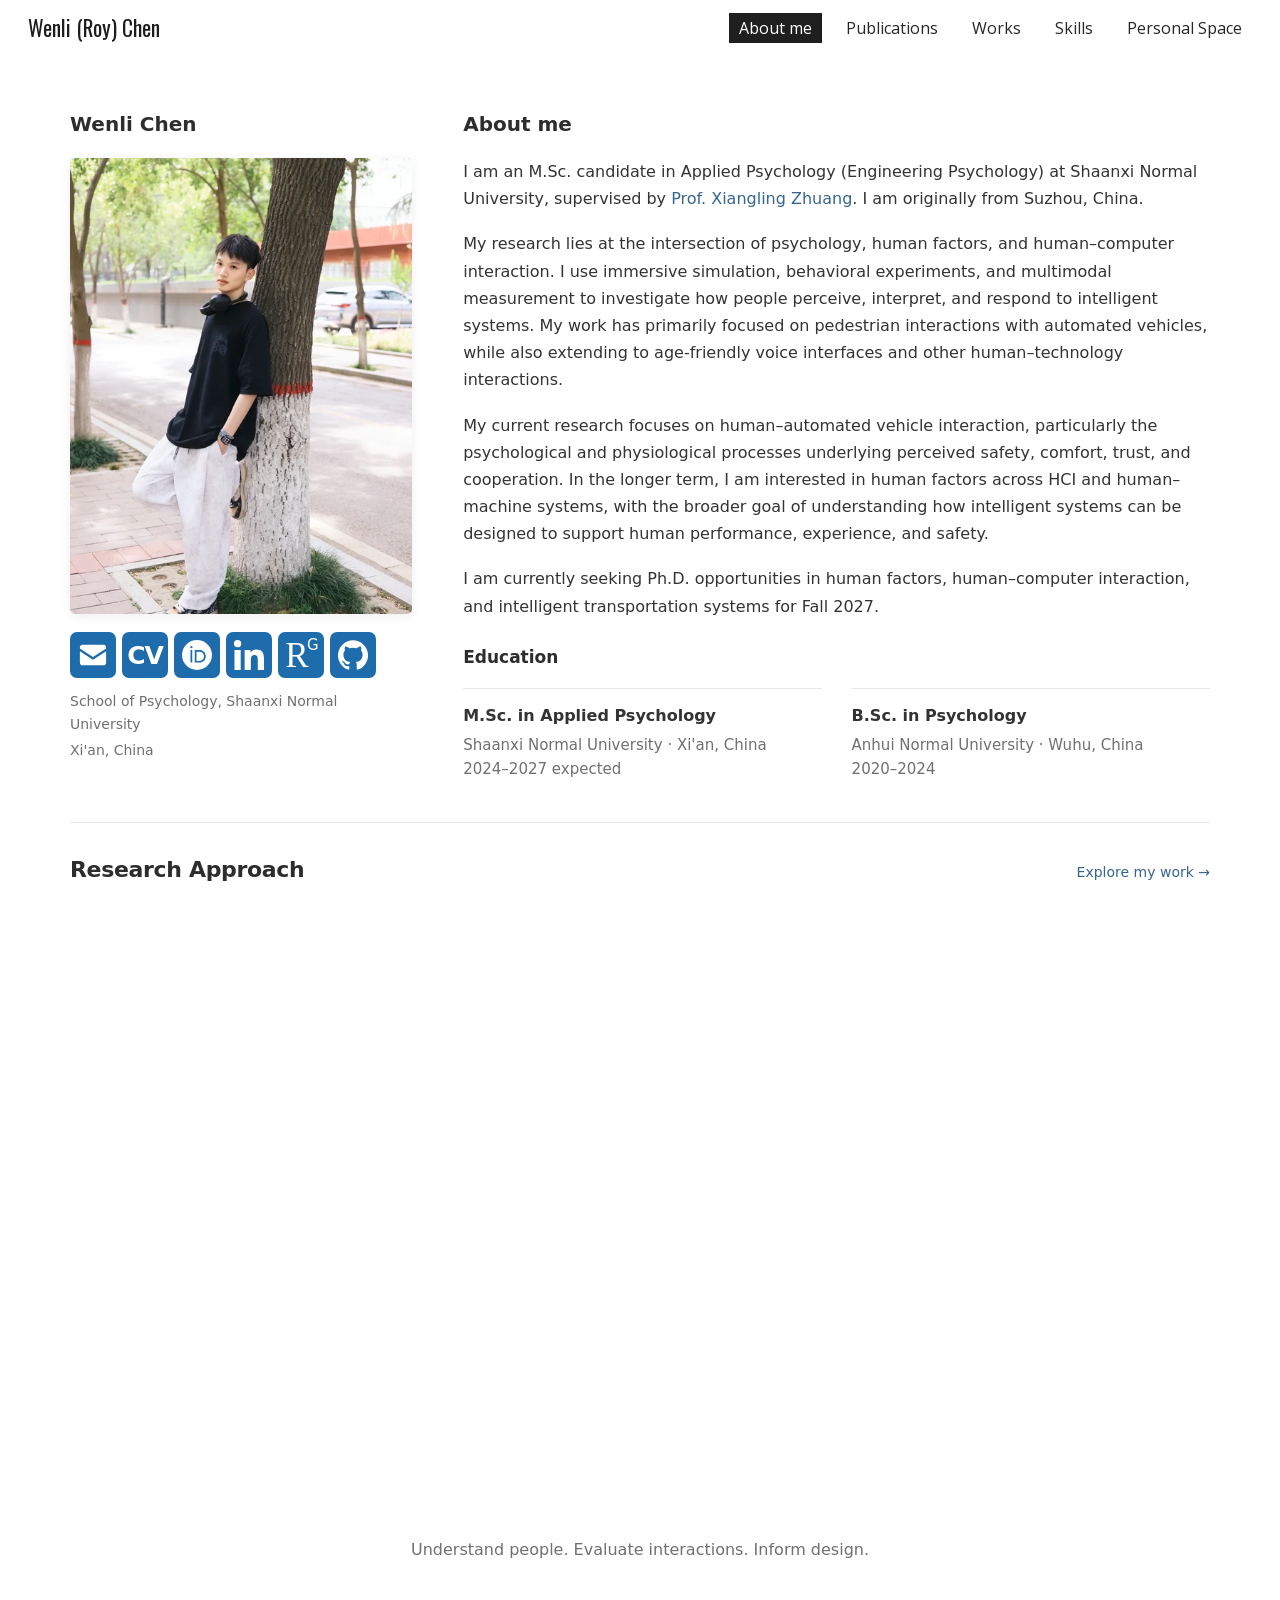
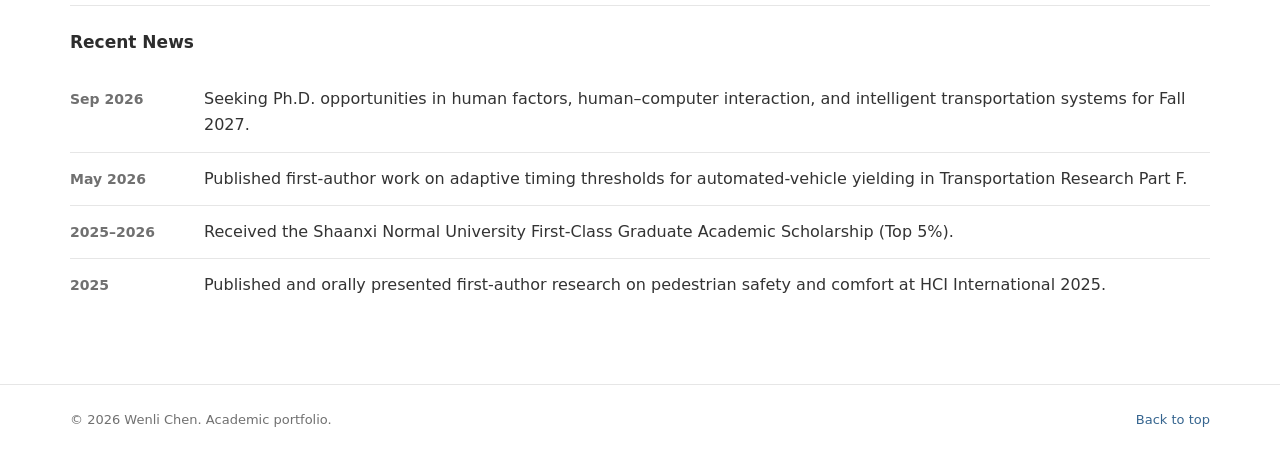
==== commit 36f03cbb: "Publish website" ====
--- a/index.html
+++ b/index.html
@@ -1 +1 @@
-<!DOCTYPE html><html lang="en"><head><meta charSet="utf-8"/><meta name="viewport" content="width=device-width, initial-scale=1"/><link rel="preload" as="image" imageSrcSet="/media/optimized/profile-60eb44e7e2-480.webp 480w, /media/optimized/profile-60eb44e7e2-960.webp 960w, /media/optimized/profile-60eb44e7e2-1600.webp 1600w" imageSizes="(max-width: 760px) 360px, 342px" fetchPriority="high"/><link rel="stylesheet" href="/_next/static/chunks/0a.~ssnf2oqmj.css" data-precedence="next"/><link rel="preload" as="script" fetchPriority="low" href="/_next/static/chunks/0w2aga045jl1g.js"/><script src="/_next/static/chunks/159a0hv_pbomc.js" async=""></script><script src="/_next/static/chunks/0c_u0uom0kk-9.js" async=""></script><script src="/_next/static/chunks/17is7py1qu.mk.js" async=""></script><script src="/_next/static/chunks/turbopack-0-zrnbq9zxs--.js" async=""></script><script src="/_next/static/chunks/12zbrbrxakma2.js" async=""></script><script src="/_next/static/chunks/17f2ht9wo-phb.js" async=""></script><script src="/_next/static/chunks/0n7gz84jmsrn1.js" async=""></script><script src="/_next/static/chunks/0r7qd-gapp3ly.js" async=""></script><title>Wenli (Roy) Chen | Human Factors &amp; HCI</title><meta name="description" content="Academic portfolio of Wenli Chen, researching human factors, human–AV interaction, and age-friendly HCI."/><link rel="canonical" href="https://roylovecr7.github.io/"/><meta property="og:title" content="Wenli (Roy) Chen | Human Factors &amp; HCI"/><meta property="og:description" content="Researching human–AV interaction, age-friendly HCI, and multimodal human factors."/><meta property="og:site_name" content="Wenli (Roy) Chen Academic Portfolio"/><meta property="og:image" content="https://roylovecr7.github.io/og.png"/><meta property="og:image:width" content="1200"/><meta property="og:image:height" content="630"/><meta property="og:image:alt" content="Wenli Chen — Human Factors, Human–AV Interaction, and Age-Friendly HCI"/><meta property="og:type" content="website"/><meta name="twitter:card" content="summary_large_image"/><meta name="twitter:title" content="Wenli (Roy) Chen | Human Factors &amp; HCI"/><meta name="twitter:description" content="Researching human–AV interaction, age-friendly HCI, and multimodal human factors."/><meta name="twitter:image" content="https://roylovecr7.github.io/og.png"/><script src="/_next/static/chunks/03~yq9q893hmn.js" noModule=""></script></head><body><div hidden=""><!--$--><!--/$--></div><header class="navbar"><div class="nav-inner"><a class="brand" href="/">Wenli (Roy) Chen</a><nav class="desktop-navigation" aria-label="Primary navigation"><a class="active" aria-current="page" href="/">About me</a><a href="/publications/">Publications</a><a href="/works/">Works</a><a href="/skills/">Skills</a><a href="/personal-space/">Personal Space</a></nav><details class="mobile-navigation"><summary>Menu <span aria-hidden="true">☰</span></summary><nav aria-label="Mobile navigation"><a href="/" class="active" aria-current="page">About me</a><a href="/publications">Publications</a><a href="/works">Works</a><a href="/skills">Skills</a><a href="/personal-space">Personal Space</a></nav></details></div></header><main id="top" class="container page-content home-page"><section class="home-grid"><aside class="profile-panel"><h1>Wenli Chen</h1><img width="4160" height="6240" class="profile-image" fetchPriority="high" src="/media/optimized/profile-60eb44e7e2-960.webp" srcSet="/media/optimized/profile-60eb44e7e2-480.webp 480w, /media/optimized/profile-60eb44e7e2-960.webp 960w, /media/optimized/profile-60eb44e7e2-1600.webp 1600w" sizes="(max-width: 760px) 360px, 342px" alt="Wenli Chen" loading="eager" decoding="async"/><div class="profile-contact"><nav class="profile-links" aria-label="Contact and academic profiles"><a href="mailto:cwl010322@snnu.edu.cn" aria-label="Email: cwl010322@snnu.edu.cn" title="Email: cwl010322@snnu.edu.cn"><svg aria-hidden="true" viewBox="0 0 32 32" fill="currentColor"><path d="M5 5h22a3 3 0 0 1 3 3v1L16 18 2 9V8a3 3 0 0 1 3-3Zm25 7v12a3 3 0 0 1-3 3H5a3 3 0 0 1-3-3V12l13 8.4a1.8 1.8 0 0 0 2 0Z"></path></svg></a><a href="/files/CV_WenliChen.pdf" target="_blank" rel="noreferrer" aria-label="Curriculum vitae (PDF)" title="Curriculum vitae (PDF)"><span class="profile-icon-cv" aria-hidden="true">CV</span></a><a href="https://orcid.org/0009-0004-4729-6336" target="_blank" rel="noreferrer" aria-label="ORCID: 0009-0004-4729-6336" title="ORCID: 0009-0004-4729-6336"><svg aria-hidden="true" viewBox="0 0 24 24" fill="currentColor"><path d="M12 0a12 12 0 1 0 0 24 12 12 0 0 0 0-24ZM7.5 4.8a.9.9 0 1 1 0 1.8.9.9 0 0 1 0-1.8ZM6.8 8h1.4v10H6.8V8Zm3.4 0h3.7c3 0 5.1 2 5.1 5s-2.1 5-5.1 5h-3.7V8Zm1.4 1.3v7.4h2.2c2.4 0 3.8-1.5 3.8-3.7s-1.4-3.7-3.8-3.7h-2.2Z" fill-rule="evenodd"></path></svg></a><a href="https://www.linkedin.com/in/wenli-chen-521283392" target="_blank" rel="noreferrer" aria-label="LinkedIn" title="LinkedIn"><svg aria-hidden="true" viewBox="0 0 24 24" fill="currentColor"><path d="M5.37 24H.4V7.98h4.97V24ZM2.88 5.8A2.9 2.9 0 1 1 2.9 0a2.9 2.9 0 0 1-.02 5.8ZM24 24h-4.96v-7.8c0-1.86-.04-4.25-2.59-4.25-2.59 0-2.99 2.02-2.99 4.12V24H8.5V7.98h4.76v2.19h.07c.66-1.25 2.28-2.58 4.7-2.58 5.03 0 5.97 3.31 5.97 7.61V24Z"></path></svg></a><a href="https://www.researchgate.net/profile/Wenli-Chen-14" target="_blank" rel="noreferrer" aria-label="ResearchGate" title="ResearchGate"><span class="profile-icon-researchgate" aria-hidden="true">R<sup>G</sup></span></a><a href="https://github.com/Roylovecr7" target="_blank" rel="noreferrer" aria-label="GitHub" title="GitHub"><svg aria-hidden="true" viewBox="0 0 24 24" fill="currentColor"><path d="M12 .3a12 12 0 0 0-3.79 23.39c.6.11.82-.26.82-.58v-2.23c-3.34.73-4.04-1.42-4.04-1.42-.55-1.39-1.34-1.76-1.34-1.76-1.09-.75.08-.73.08-.73 1.2.09 1.84 1.24 1.84 1.24 1.07 1.83 2.81 1.3 3.49.99.11-.78.42-1.3.76-1.6-2.67-.3-5.47-1.33-5.47-5.93 0-1.31.47-2.38 1.24-3.22-.12-.3-.54-1.52.12-3.18 0 0 1.01-.32 3.3 1.23A11.5 11.5 0 0 1 12 6.1c1.02 0 2.05.14 3.01.4 2.29-1.55 3.3-1.23 3.3-1.23.66 1.66.24 2.88.12 3.18.77.84 1.24 1.91 1.24 3.22 0 4.61-2.8 5.63-5.48 5.93.43.37.81 1.1.81 2.22v3.29c0 .32.22.7.83.58A12 12 0 0 0 12 .3Z"></path></svg></a></nav><p class="profile-affiliation">School of Psychology, Shaanxi Normal University<span>Xi&#x27;an, China</span></p></div></aside><div class="about-copy"><h2>About me</h2><p>I am an M.Sc. candidate in Applied Psychology (Engineering Psychology) at Shaanxi Normal University, supervised by <a href="https://scholar.google.com/citations?user=U7dL7vUAAAAJ&amp;hl=en&amp;oi=ao" target="_blank" rel="noreferrer">Prof. Xiangling Zhuang</a>. I am originally from Suzhou, China.</p><p>My research lies at the intersection of psychology, human factors, and human–computer interaction. I use immersive simulation, behavioral experiments, and multimodal measurement to investigate how people perceive, interpret, and respond to intelligent systems. My work has primarily focused on pedestrian interactions with automated vehicles, while also extending to age-friendly voice interfaces and other human–technology interactions.</p><p>My current research focuses on human–automated vehicle interaction, particularly the psychological and physiological processes underlying perceived safety, comfort, trust, and cooperation. In the longer term, I am interested in human factors across HCI and human–machine systems, with the broader goal of understanding how intelligent systems can be designed to support human performance, experience, and safety.</p><p>I am currently seeking Ph.D. opportunities in human factors, human–computer interaction, and intelligent transportation systems for Fall 2027.</p><section class="home-subsection"><h2>Education</h2><div class="education-list"><article class="education-item"><strong>M.Sc. in Applied Psychology</strong><span>Shaanxi Normal University · Xi&#x27;an, China</span><span>2024–2027 expected</span></article><article class="education-item"><strong>B.Sc. in Psychology</strong><span>Anhui Normal University · Wuhu, China</span><span>2020–2024</span></article></div></section></div></section><section class="home-approach" aria-labelledby="research-approach-heading"><div class="approach-heading"><h2 id="research-approach-heading">Research Approach</h2><a href="/works/">Explore my work →</a></div><figure class="approach-figure"><a class="approach-image-link" href="/media/research-approach.png" target="_blank" rel="noreferrer" aria-label="Open the research approach diagram at full size"><img width="1672" height="941" decoding="async" src="/media/optimized/research-approach-641da9d239-960.webp" srcSet="/media/optimized/research-approach-641da9d239-480.webp 480w, /media/optimized/research-approach-641da9d239-960.webp 960w, /media/optimized/research-approach-641da9d239-1600.webp 1600w" sizes="(max-width: 760px) calc(100vw - 40px), (max-width: 1196px) calc(100vw - 56px), 1140px" alt="Psychology: understand people. Human Factors: evaluate interactions. Design: inform design. Together, these contribute to safer, more comfortable, more inclusive interactions and a better world." loading="lazy"/></a><figcaption>Understand people. Evaluate interactions. Inform design.</figcaption></figure></section><section class="home-news"><h2>Recent News</h2><ul class="news-list" role="list"><li><span class="news-date">Sep 2026</span><span>Seeking Ph.D. opportunities in human factors, human–computer interaction, and intelligent transportation systems for Fall 2027.</span></li><li><span class="news-date">May 2026</span><span>Published first-author work on adaptive timing thresholds for automated-vehicle yielding in Transportation Research Part F.</span></li><li><span class="news-date">2025–2026</span><span>Received the Shaanxi Normal University First-Class Graduate Academic Scholarship (Top 5%).</span></li><li><span class="news-date">2025</span><span>Presented first-author research on pedestrian safety and comfort at HCI International 2025.</span></li></ul></section></main><footer><div class="container footer-inner"><p>© 2026 Wenli Chen. Academic portfolio.</p><a href="#top">Back to top</a></div></footer><!--$--><!--/$--><script src="/_next/static/chunks/0w2aga045jl1g.js" id="_R_" async=""></script><script>(self.__next_f=self.__next_f||[]).push([0])</script><script>self.__next_f.push([1,"1:\"$Sreact.fragment\"\n2:I[11968,[\"/_next/static/chunks/12zbrbrxakma2.js\",\"/_next/static/chunks/17f2ht9wo-phb.js\",\"/_next/static/chunks/0n7gz84jmsrn1.js\"],\"default\"]\n3:I[87804,[\"/_next/static/chunks/12zbrbrxakma2.js\",\"/_next/static/chunks/17f2ht9wo-phb.js\",\"/_next/static/chunks/0n7gz84jmsrn1.js\"],\"default\"]\n4:I[67295,[\"/_next/static/chunks/12zbrbrxakma2.js\",\"/_next/static/chunks/17f2ht9wo-phb.js\",\"/_next/static/chunks/0n7gz84jmsrn1.js\",\"/_next/static/chunks/0r7qd-gapp3ly.js\"],\"\"]\n12:I[21480,[\"/_next/static/chunks/12zbrbrxakma2.js\",\"/_next/static/chunks/17f2ht9wo-phb.js\",\"/_next/static/chunks/0n7gz84jmsrn1.js\"],\"default\",1]\n:HL[\"/_next/static/chunks/0a.~ssnf2oqmj.css\",\"style\"]\n:HL[\"/media/optimized/profile-60eb44e7e2-960.webp\",\"image\",{\"imageSrcSet\":\"/media/optimized/profile-60eb44e7e2-480.webp 480w, /media/optimized/profile-60eb44e7e2-960.webp 960w, /media/optimized/profile-60eb44e7e2-1600.webp 1600w\",\"imageSizes\":\"(max-width: 760px) 360px, 342px\",\"fetchPriority\":\"high\"}]\n"])</script><script>self.__next_f.push([1,"0:{\"P\":null,\"c\":[\"\",\"\"],\"q\":\"\",\"i\":false,\"f\":[[[\"\",{\"children\":[\"__PAGE__\",{}]},\"$undefined\",\"$undefined\",16],[[\"$\",\"$1\",\"c\",{\"children\":[[[\"$\",\"link\",\"0\",{\"rel\":\"stylesheet\",\"href\":\"/_next/static/chunks/0a.~ssnf2oqmj.css\",\"precedence\":\"next\",\"crossOrigin\":\"$undefined\",\"nonce\":\"$undefined\"}],[\"$\",\"script\",\"script-0\",{\"src\":\"/_next/static/chunks/12zbrbrxakma2.js\",\"async\":true,\"nonce\":\"$undefined\"}],[\"$\",\"script\",\"script-1\",{\"src\":\"/_next/static/chunks/17f2ht9wo-phb.js\",\"async\":true,\"nonce\":\"$undefined\"}],[\"$\",\"script\",\"script-2\",{\"src\":\"/_next/static/chunks/0n7gz84jmsrn1.js\",\"async\":true,\"nonce\":\"$undefined\"}]],[\"$\",\"html\",null,{\"lang\":\"en\",\"children\":[\"$\",\"body\",null,{\"children\":[\"$\",\"$L2\",null,{\"parallelRouterKey\":\"children\",\"error\":\"$undefined\",\"errorStyles\":\"$undefined\",\"errorScripts\":\"$undefined\",\"template\":[\"$\",\"$L3\",null,{}],\"templateStyles\":\"$undefined\",\"templateScripts\":\"$undefined\",\"notFound\":[[[\"$\",\"title\",null,{\"children\":\"404: This page could not be found.\"}],[\"$\",\"div\",null,{\"style\":{\"fontFamily\":\"system-ui,\\\"Segoe UI\\\",Roboto,Helvetica,Arial,sans-serif,\\\"Apple Color Emoji\\\",\\\"Segoe UI Emoji\\\"\",\"height\":\"100vh\",\"textAlign\":\"center\",\"display\":\"flex\",\"flexDirection\":\"column\",\"alignItems\":\"center\",\"justifyContent\":\"center\"},\"children\":[\"$\",\"div\",null,{\"children\":[[\"$\",\"style\",null,{\"dangerouslySetInnerHTML\":{\"__html\":\"body{color:#000;background:#fff;margin:0}.next-error-h1{border-right:1px solid rgba(0,0,0,.3)}@media (prefers-color-scheme:dark){body{color:#fff;background:#000}.next-error-h1{border-right:1px solid rgba(255,255,255,.3)}}\"}}],[\"$\",\"h1\",null,{\"className\":\"next-error-h1\",\"style\":{\"display\":\"inline-block\",\"margin\":\"0 20px 0 0\",\"padding\":\"0 23px 0 0\",\"fontSize\":24,\"fontWeight\":500,\"verticalAlign\":\"top\",\"lineHeight\":\"49px\"},\"children\":404}],[\"$\",\"div\",null,{\"style\":{\"display\":\"inline-block\"},\"children\":[\"$\",\"h2\",null,{\"style\":{\"fontSize\":14,\"fontWeight\":400,\"lineHeight\":\"49px\",\"margin\":0},\"children\":\"This page could not be found.\"}]}]]}]}]],[]],\"forbidden\":\"$undefined\",\"unauthorized\":\"$undefined\"}]}]}]]}],{\"children\":[[\"$\",\"$1\",\"c\",{\"children\":[[[\"$\",\"header\",null,{\"className\":\"navbar\",\"children\":[\"$\",\"div\",null,{\"className\":\"nav-inner\",\"children\":[[\"$\",\"$L4\",null,{\"className\":\"brand\",\"href\":\"/\",\"children\":\"Wenli (Roy) Chen\"}],[\"$\",\"nav\",null,{\"className\":\"desktop-navigation\",\"aria-label\":\"Primary navigation\",\"children\":[[\"$\",\"$L4\",\"about\",{\"className\":\"active\",\"href\":\"/\",\"aria-current\":\"page\",\"children\":\"About me\"}],[\"$\",\"$L4\",\"publications\",{\"className\":\"$undefined\",\"href\":\"/publications\",\"aria-current\":\"$undefined\",\"children\":\"Publications\"}],[\"$\",\"a\",\"works\",{\"className\":\"$undefined\",\"href\":\"/works/\",\"aria-current\":\"$undefined\",\"children\":\"Works\"}],[\"$\",\"$L4\",\"skills\",{\"className\":\"$undefined\",\"href\":\"/skills\",\"aria-current\":\"$undefined\",\"children\":\"Skills\"}],[\"$\",\"$L4\",\"personal-space\",{\"className\":\"$undefined\",\"href\":\"/personal-space\",\"aria-current\":\"$undefined\",\"children\":\"Personal Space\"}]]}],[\"$\",\"details\",null,{\"className\":\"mobile-navigation\",\"children\":[[\"$\",\"summary\",null,{\"children\":[\"Menu \",[\"$\",\"span\",null,{\"aria-hidden\":\"true\",\"children\":\"☰\"}]]}],[\"$\",\"nav\",null,{\"aria-label\":\"Mobile navigation\",\"children\":[[\"$\",\"a\",\"about\",{\"href\":\"/\",\"className\":\"active\",\"aria-current\":\"page\",\"children\":\"About me\"}],[\"$\",\"a\",\"publications\",{\"href\":\"/publications\",\"className\":\"$undefined\",\"aria-current\":\"$undefined\",\"children\":\"Publications\"}],[\"$\",\"a\",\"works\",{\"href\":\"/works\",\"className\":\"$undefined\",\"aria-current\":\"$undefined\",\"children\":\"Works\"}],[\"$\",\"a\",\"skills\",{\"href\":\"/skills\",\"className\":\"$undefined\",\"aria-current\":\"$undefined\",\"children\":\"Skills\"}],[\"$\",\"a\",\"personal-space\",{\"href\":\"/personal-space\",\"className\":\"$undefined\",\"aria-current\":\"$undefined\",\"children\":\"Personal Space\"}]]}]]}]]}]}],[\"$\",\"main\",null,{\"id\":\"top\",\"className\":\"container page-content home-page\",\"children\":[[\"$\",\"section\",null,{\"className\":\"home-grid\",\"children\":[[\"$\",\"aside\",null,{\"className\":\"profile-panel\",\"children\":[[\"$\",\"h1\",null,{\"children\":\"Wenli Chen\"}],[\"$\",\"img\",null,{\"width\":4160,\"height\":6240,\"className\":\"profile-image\",\"fetchPriority\":\"high\",\"src\":\"/media/optimized/profile-60eb44e7e2-960.webp\",\"srcSet\":\"/media/optimized/profile-60eb44e7e2-480.webp 480w, /media/optimized/profile-60eb44e7e2-960.webp 960w, /media/optimized/profile-60eb44e7e2-1600.webp 1600w\",\"sizes\":\"(max-width: 760px) 360px, 342px\",\"alt\":\"Wenli Chen\",\"loading\":\"eager\",\"decoding\":\"async\"}],[\"$\",\"div\",null,{\"className\":\"profile-contact\",\"children\":[[\"$\",\"nav\",null,{\"className\":\"profile-links\",\"aria-label\":\"Contact and academic profiles\",\"children\":[[\"$\",\"a\",null,{\"href\":\"mailto:cwl010322@snnu.edu.cn\",\"aria-label\":\"Email: cwl010322@snnu.edu.cn\",\"title\":\"Email: cwl010322@snnu.edu.cn\",\"children\":[\"$\",\"svg\",null,{\"aria-hidden\":\"true\",\"viewBox\":\"0 0 32 32\",\"fill\":\"currentColor\",\"children\":[\"$\",\"path\",null,{\"d\":\"M5 5h22a3 3 0 0 1 3 3v1L16 18 2 9V8a3 3 0 0 1 3-3Zm25 7v12a3 3 0 0 1-3 3H5a3 3 0 0 1-3-3V12l13 8.4a1.8 1.8 0 0 0 2 0Z\"}]}]}],\"$L5\",\"$L6\",\"$L7\",\"$L8\",\"$L9\"]}],\"$La\"]}]]}],\"$Lb\"]}],\"$Lc\",\"$Ld\"]}],\"$Le\"],[\"$Lf\"],\"$L10\"]}],{},null,false,null]},null,false,null],\"$L11\",false]],\"m\":\"$undefined\",\"G\":[\"$12\",[\"$L13\"]],\"S\":true,\"h\":null,\"s\":\"$undefined\",\"l\":\"$undefined\",\"p\":\"$undefined\",\"d\":\"$undefined\",\"b\":\"wcKRvWwAbFajQI0WSqaEK\"}\n"])</script><script>self.__next_f.push([1,"14:I[77916,[\"/_next/static/chunks/12zbrbrxakma2.js\",\"/_next/static/chunks/17f2ht9wo-phb.js\",\"/_next/static/chunks/0n7gz84jmsrn1.js\"],\"OutletBoundary\"]\n15:\"$Sreact.suspense\"\n17:I[77916,[\"/_next/static/chunks/12zbrbrxakma2.js\",\"/_next/static/chunks/17f2ht9wo-phb.js\",\"/_next/static/chunks/0n7gz84jmsrn1.js\"],\"ViewportBoundary\"]\n19:I[77916,[\"/_next/static/chunks/12zbrbrxakma2.js\",\"/_next/static/chunks/17f2ht9wo-phb.js\",\"/_next/static/chunks/0n7gz84jmsrn1.js\"],\"MetadataBoundary\"]\n5:[\"$\",\"a\",null,{\"href\":\"/files/CV_WenliChen.pdf\",\"target\":\"_blank\",\"rel\":\"noreferrer\",\"aria-label\":\"Curriculum vitae (PDF)\",\"title\":\"Curriculum vitae (PDF)\",\"children\":[\"$\",\"span\",null,{\"className\":\"profile-icon-cv\",\"aria-hidden\":\"true\",\"children\":\"CV\"}]}]\n6:[\"$\",\"a\",null,{\"href\":\"https://orcid.org/0009-0004-4729-6336\",\"target\":\"_blank\",\"rel\":\"noreferrer\",\"aria-label\":\"ORCID: 0009-0004-4729-6336\",\"title\":\"ORCID: 0009-0004-4729-6336\",\"children\":[\"$\",\"svg\",null,{\"aria-hidden\":\"true\",\"viewBox\":\"0 0 24 24\",\"fill\":\"currentColor\",\"children\":[\"$\",\"path\",null,{\"d\":\"M12 0a12 12 0 1 0 0 24 12 12 0 0 0 0-24ZM7.5 4.8a.9.9 0 1 1 0 1.8.9.9 0 0 1 0-1.8ZM6.8 8h1.4v10H6.8V8Zm3.4 0h3.7c3 0 5.1 2 5.1 5s-2.1 5-5.1 5h-3.7V8Zm1.4 1.3v7.4h2.2c2.4 0 3.8-1.5 3.8-3.7s-1.4-3.7-3.8-3.7h-2.2Z\",\"fillRule\":\"evenodd\"}]}]}]\n7:[\"$\",\"a\",null,{\"href\":\"https://www.linkedin.com/in/wenli-chen-521283392\",\"target\":\"_blank\",\"rel\":\"noreferrer\",\"aria-label\":\"LinkedIn\",\"title\":\"LinkedIn\",\"children\":[\"$\",\"svg\",null,{\"aria-hidden\":\"true\",\"viewBox\":\"0 0 24 24\",\"fill\":\"currentColor\",\"children\":[\"$\",\"path\",null,{\"d\":\"M5.37 24H.4V7.98h4.97V24ZM2.88 5.8A2.9 2.9 0 1 1 2.9 0a2.9 2.9 0 0 1-.02 5.8ZM24 24h-4.96v-7.8c0-1.86-.04-4.25-2.59-4.25-2.59 0-2.99 2.02-2.99 4.12V24H8.5V7.98h4.76v2.19h.07c.66-1.25 2.28-2.58 4.7-2.58 5.03 0 5.97 3.31 5.97 7.61V24Z\"}]}]}]\n8:[\"$\",\"a\",null,{\"href\":\"https://www.researchgate.net/profile/Wenli-Chen-14\",\"target\":\"_blank\",\"rel\":\"noreferrer\",\"aria-label\":\"ResearchGate\",\"title\":\"ResearchGate\",\"children\":[\"$\",\"span\",null,{\"className\":\"profile-icon-researchgate\",\"aria-hidden\":\"true\",\"children\":[\"R\",[\"$\",\"sup\",null,{\"children\":\"G\"}]]}]}]\n9:[\"$\",\"a\",null,{\"href\":\"https://github.com/Roylovecr7\",\"target\":\"_blank\",\"rel\":\"noreferrer\",\"aria-label\":\"GitHub\",\"title\":\"GitHub\",\"children\":[\"$\",\"svg\",null,{\"aria-hidden\":\"true\",\"viewBox\":\"0 0 24 24\",\"fill\":\"currentColor\",\"children\":[\"$\",\"path\",null,{\"d\":\"M12 .3a12 12 0 0 0-3.79 23.39c.6.11.82-.26.82-.58v-2.23c-3.34.73-4.04-1.42-4.04-1.42-.55-1.39-1.34-1.76-1.34-1.76-1.09-.75.08-.73.08-.73 1.2.09 1.84 1.24 1.84 1.24 1.07 1.83 2.81 1.3 3.49.99.11-.78.42-1.3.76-1.6-2.67-.3-5.47-1.33-5.47-5.93 0-1.31.47-2.38 1.24-3.22-.12-.3-.54-1.52.12-3.18 0 0 1.01-.32 3.3 1.23A11.5 11.5 0 0 1 12 6.1c1.02 0 2.05.14 3.01.4 2.29-1.55 3.3-1.23 3.3-1.23.66 1.66.24 2.88.12 3.18.77.84 1.24 1.91 1.24 3.22 0 4.61-2.8 5.63-5.48 5.93.43.37.81 1.1.81 2.22v3.29c0 .32.22.7.83.58A12 12 0 0 0 12 .3Z\"}]}]}]\na:[\"$\",\"p\",null,{\"className\":\"profile-affiliation\",\"children\":[\"School of Psychology, Shaanxi Normal University\",[\"$\",\"span\",null,{\"children\":\"Xi'an, China\"}]]}]\n"])</script><script>self.__next_f.push([1,"b:[\"$\",\"div\",null,{\"className\":\"about-copy\",\"children\":[[\"$\",\"h2\",null,{\"children\":\"About me\"}],[\"$\",\"p\",null,{\"children\":[\"I am an M.Sc. candidate in Applied Psychology (Engineering Psychology) at Shaanxi Normal University, supervised by \",[\"$\",\"a\",null,{\"href\":\"https://scholar.google.com/citations?user=U7dL7vUAAAAJ\u0026hl=en\u0026oi=ao\",\"target\":\"_blank\",\"rel\":\"noreferrer\",\"children\":\"Prof. Xiangling Zhuang\"}],\". I am originally from Suzhou, China.\"]}],[\"$\",\"p\",null,{\"children\":\"My research lies at the intersection of psychology, human factors, and human–computer interaction. I use immersive simulation, behavioral experiments, and multimodal measurement to investigate how people perceive, interpret, and respond to intelligent systems. My work has primarily focused on pedestrian interactions with automated vehicles, while also extending to age-friendly voice interfaces and other human–technology interactions.\"}],[\"$\",\"p\",null,{\"children\":\"My current research focuses on human–automated vehicle interaction, particularly the psychological and physiological processes underlying perceived safety, comfort, trust, and cooperation. In the longer term, I am interested in human factors across HCI and human–machine systems, with the broader goal of understanding how intelligent systems can be designed to support human performance, experience, and safety.\"}],[\"$\",\"p\",null,{\"children\":\"I am currently seeking Ph.D. opportunities in human factors, human–computer interaction, and intelligent transportation systems for Fall 2027.\"}],[\"$\",\"section\",null,{\"className\":\"home-subsection\",\"children\":[[\"$\",\"h2\",null,{\"children\":\"Education\"}],[\"$\",\"div\",null,{\"className\":\"education-list\",\"children\":[[\"$\",\"article\",\"M.Sc. in Applied Psychology\",{\"className\":\"education-item\",\"children\":[[\"$\",\"strong\",null,{\"children\":\"M.Sc. in Applied Psychology\"}],[\"$\",\"span\",null,{\"children\":\"Shaanxi Normal University · Xi'an, China\"}],[\"$\",\"span\",null,{\"children\":\"2024–2027 expected\"}]]}],[\"$\",\"article\",\"B.Sc. in Psychology\",{\"className\":\"education-item\",\"children\":[[\"$\",\"strong\",null,{\"children\":\"B.Sc. in Psychology\"}],[\"$\",\"span\",null,{\"children\":\"Anhui Normal University · Wuhu, China\"}],[\"$\",\"span\",null,{\"children\":\"2020–2024\"}]]}]]}]]}]]}]\n"])</script><script>self.__next_f.push([1,"c:[\"$\",\"section\",null,{\"className\":\"home-approach\",\"aria-labelledby\":\"research-approach-heading\",\"children\":[[\"$\",\"div\",null,{\"className\":\"approach-heading\",\"children\":[[\"$\",\"h2\",null,{\"id\":\"research-approach-heading\",\"children\":\"Research Approach\"}],[\"$\",\"a\",null,{\"href\":\"/works/\",\"children\":\"Explore my work →\"}]]}],[\"$\",\"figure\",null,{\"className\":\"approach-figure\",\"children\":[[\"$\",\"a\",null,{\"className\":\"approach-image-link\",\"href\":\"/media/research-approach.png\",\"target\":\"_blank\",\"rel\":\"noreferrer\",\"aria-label\":\"Open the research approach diagram at full size\",\"children\":[\"$\",\"img\",null,{\"width\":1672,\"height\":941,\"decoding\":\"async\",\"src\":\"/media/optimized/research-approach-641da9d239-960.webp\",\"srcSet\":\"/media/optimized/research-approach-641da9d239-480.webp 480w, /media/optimized/research-approach-641da9d239-960.webp 960w, /media/optimized/research-approach-641da9d239-1600.webp 1600w\",\"sizes\":\"(max-width: 760px) calc(100vw - 40px), (max-width: 1196px) calc(100vw - 56px), 1140px\",\"alt\":\"Psychology: understand people. Human Factors: evaluate interactions. Design: inform design. Together, these contribute to safer, more comfortable, more inclusive interactions and a better world.\",\"loading\":\"lazy\"}]}],[\"$\",\"figcaption\",null,{\"children\":\"Understand people. Evaluate interactions. Inform design.\"}]]}]]}]\n"])</script><script>self.__next_f.push([1,"d:[\"$\",\"section\",null,{\"className\":\"home-news\",\"children\":[[\"$\",\"h2\",null,{\"children\":\"Recent News\"}],[\"$\",\"ul\",null,{\"className\":\"news-list\",\"role\":\"list\",\"children\":[[\"$\",\"li\",\"Sep 2026-Seeking Ph.D. opportunities in human factors, human–computer interaction, and intelligent transportation systems for Fall 2027.\",{\"children\":[[\"$\",\"span\",null,{\"className\":\"news-date\",\"children\":\"Sep 2026\"}],[\"$\",\"span\",null,{\"children\":\"Seeking Ph.D. opportunities in human factors, human–computer interaction, and intelligent transportation systems for Fall 2027.\"}]]}],[\"$\",\"li\",\"May 2026-Published first-author work on adaptive timing thresholds for automated-vehicle yielding in Transportation Research Part F.\",{\"children\":[[\"$\",\"span\",null,{\"className\":\"news-date\",\"children\":\"May 2026\"}],[\"$\",\"span\",null,{\"children\":\"Published first-author work on adaptive timing thresholds for automated-vehicle yielding in Transportation Research Part F.\"}]]}],[\"$\",\"li\",\"2025–2026-Received the Shaanxi Normal University First-Class Graduate Academic Scholarship (Top 5%).\",{\"children\":[[\"$\",\"span\",null,{\"className\":\"news-date\",\"children\":\"2025–2026\"}],[\"$\",\"span\",null,{\"children\":\"Received the Shaanxi Normal University First-Class Graduate Academic Scholarship (Top 5%).\"}]]}],[\"$\",\"li\",\"2025-Presented first-author research on pedestrian safety and comfort at HCI International 2025.\",{\"children\":[[\"$\",\"span\",null,{\"className\":\"news-date\",\"children\":\"2025\"}],[\"$\",\"span\",null,{\"children\":\"Presented first-author research on pedestrian safety and comfort at HCI International 2025.\"}]]}]]}]]}]\n"])</script><script>self.__next_f.push([1,"e:[\"$\",\"footer\",null,{\"children\":[\"$\",\"div\",null,{\"className\":\"container footer-inner\",\"children\":[[\"$\",\"p\",null,{\"children\":\"© 2026 Wenli Chen. Academic portfolio.\"}],[\"$\",\"a\",null,{\"href\":\"#top\",\"children\":\"Back to top\"}]]}]}]\nf:[\"$\",\"script\",\"script-0\",{\"src\":\"/_next/static/chunks/0r7qd-gapp3ly.js\",\"async\":true,\"nonce\":\"$undefined\"}]\n10:[\"$\",\"$L14\",null,{\"children\":[\"$\",\"$15\",null,{\"name\":\"Next.MetadataOutlet\",\"children\":\"$@16\"}]}]\n11:[\"$\",\"$1\",\"h\",{\"children\":[null,[\"$\",\"$L17\",null,{\"children\":\"$L18\"}],[\"$\",\"div\",null,{\"hidden\":true,\"children\":[\"$\",\"$L19\",null,{\"children\":[\"$\",\"$15\",null,{\"name\":\"Next.Metadata\",\"children\":\"$L1a\"}]}]}],null]}]\n13:[\"$\",\"link\",\"0\",{\"rel\":\"stylesheet\",\"href\":\"/_next/static/chunks/0a.~ssnf2oqmj.css\",\"precedence\":\"next\",\"crossOrigin\":\"$undefined\",\"nonce\":\"$undefined\"}]\n"])</script><script>self.__next_f.push([1,"18:[[\"$\",\"meta\",\"0\",{\"charSet\":\"utf-8\"}],[\"$\",\"meta\",\"1\",{\"name\":\"viewport\",\"content\":\"width=device-width, initial-scale=1\"}]]\n"])</script><script>self.__next_f.push([1,"16:null\n"])</script><script>self.__next_f.push([1,"1a:[[\"$\",\"title\",\"0\",{\"children\":\"Wenli (Roy) Chen | Human Factors \u0026 HCI\"}],[\"$\",\"meta\",\"1\",{\"name\":\"description\",\"content\":\"Academic portfolio of Wenli Chen, researching human factors, human–AV interaction, and age-friendly HCI.\"}],[\"$\",\"link\",\"2\",{\"rel\":\"canonical\",\"href\":\"https://roylovecr7.github.io/\"}],[\"$\",\"meta\",\"3\",{\"property\":\"og:title\",\"content\":\"Wenli (Roy) Chen | Human Factors \u0026 HCI\"}],[\"$\",\"meta\",\"4\",{\"property\":\"og:description\",\"content\":\"Researching human–AV interaction, age-friendly HCI, and multimodal human factors.\"}],[\"$\",\"meta\",\"5\",{\"property\":\"og:site_name\",\"content\":\"Wenli (Roy) Chen Academic Portfolio\"}],[\"$\",\"meta\",\"6\",{\"property\":\"og:image\",\"content\":\"https://roylovecr7.github.io/og.png\"}],[\"$\",\"meta\",\"7\",{\"property\":\"og:image:width\",\"content\":\"1200\"}],[\"$\",\"meta\",\"8\",{\"property\":\"og:image:height\",\"content\":\"630\"}],[\"$\",\"meta\",\"9\",{\"property\":\"og:image:alt\",\"content\":\"Wenli Chen — Human Factors, Human–AV Interaction, and Age-Friendly HCI\"}],[\"$\",\"meta\",\"10\",{\"property\":\"og:type\",\"content\":\"website\"}],[\"$\",\"meta\",\"11\",{\"name\":\"twitter:card\",\"content\":\"summary_large_image\"}],[\"$\",\"meta\",\"12\",{\"name\":\"twitter:title\",\"content\":\"Wenli (Roy) Chen | Human Factors \u0026 HCI\"}],[\"$\",\"meta\",\"13\",{\"name\":\"twitter:description\",\"content\":\"Researching human–AV interaction, age-friendly HCI, and multimodal human factors.\"}],[\"$\",\"meta\",\"14\",{\"name\":\"twitter:image\",\"content\":\"https://roylovecr7.github.io/og.png\"}]]\n"])</script></body></html>+<!DOCTYPE html><html lang="en"><head><meta charSet="utf-8"/><meta name="viewport" content="width=device-width, initial-scale=1"/><link rel="preload" as="image" imageSrcSet="/media/optimized/profile-60eb44e7e2-480.webp 480w, /media/optimized/profile-60eb44e7e2-960.webp 960w, /media/optimized/profile-60eb44e7e2-1600.webp 1600w" imageSizes="(max-width: 760px) 360px, 342px" fetchPriority="high"/><link rel="stylesheet" href="/_next/static/chunks/0a.~ssnf2oqmj.css" data-precedence="next"/><link rel="preload" as="script" fetchPriority="low" href="/_next/static/chunks/0w2aga045jl1g.js"/><script src="/_next/static/chunks/159a0hv_pbomc.js" async=""></script><script src="/_next/static/chunks/0c_u0uom0kk-9.js" async=""></script><script src="/_next/static/chunks/17is7py1qu.mk.js" async=""></script><script src="/_next/static/chunks/turbopack-0-zrnbq9zxs--.js" async=""></script><script src="/_next/static/chunks/12zbrbrxakma2.js" async=""></script><script src="/_next/static/chunks/17f2ht9wo-phb.js" async=""></script><script src="/_next/static/chunks/0n7gz84jmsrn1.js" async=""></script><script src="/_next/static/chunks/0r7qd-gapp3ly.js" async=""></script><title>Wenli (Roy) Chen | Human Factors &amp; HCI</title><meta name="description" content="Academic portfolio of Wenli Chen, researching human factors, human–AV interaction, and age-friendly HCI."/><link rel="canonical" href="https://roylovecr7.github.io/"/><meta property="og:title" content="Wenli (Roy) Chen | Human Factors &amp; HCI"/><meta property="og:description" content="Researching human–AV interaction, age-friendly HCI, and multimodal human factors."/><meta property="og:site_name" content="Wenli (Roy) Chen Academic Portfolio"/><meta property="og:image" content="https://roylovecr7.github.io/og.png"/><meta property="og:image:width" content="1200"/><meta property="og:image:height" content="630"/><meta property="og:image:alt" content="Wenli Chen — Human Factors, Human–AV Interaction, and Age-Friendly HCI"/><meta property="og:type" content="website"/><meta name="twitter:card" content="summary_large_image"/><meta name="twitter:title" content="Wenli (Roy) Chen | Human Factors &amp; HCI"/><meta name="twitter:description" content="Researching human–AV interaction, age-friendly HCI, and multimodal human factors."/><meta name="twitter:image" content="https://roylovecr7.github.io/og.png"/><script src="/_next/static/chunks/03~yq9q893hmn.js" noModule=""></script></head><body><div hidden=""><!--$--><!--/$--></div><header class="navbar"><div class="nav-inner"><a class="brand" href="/">Wenli (Roy) Chen</a><nav class="desktop-navigation" aria-label="Primary navigation"><a class="active" aria-current="page" href="/">About me</a><a href="/publications/">Publications</a><a href="/works/">Works</a><a href="/skills/">Skills</a><a href="/personal-space/">Personal Space</a></nav><details class="mobile-navigation"><summary>Menu <span aria-hidden="true">☰</span></summary><nav aria-label="Mobile navigation"><a href="/" class="active" aria-current="page">About me</a><a href="/publications">Publications</a><a href="/works">Works</a><a href="/skills">Skills</a><a href="/personal-space">Personal Space</a></nav></details></div></header><main id="top" class="container page-content home-page"><section class="home-grid"><aside class="profile-panel"><h1>Wenli Chen</h1><img width="4160" height="6240" class="profile-image" fetchPriority="high" src="/media/optimized/profile-60eb44e7e2-960.webp" srcSet="/media/optimized/profile-60eb44e7e2-480.webp 480w, /media/optimized/profile-60eb44e7e2-960.webp 960w, /media/optimized/profile-60eb44e7e2-1600.webp 1600w" sizes="(max-width: 760px) 360px, 342px" alt="Wenli Chen" loading="eager" decoding="async"/><div class="profile-contact"><nav class="profile-links" aria-label="Contact and academic profiles"><a href="mailto:cwl010322@snnu.edu.cn" aria-label="Email: cwl010322@snnu.edu.cn" title="Email: cwl010322@snnu.edu.cn"><svg aria-hidden="true" viewBox="0 0 32 32" fill="currentColor"><path d="M5 5h22a3 3 0 0 1 3 3v1L16 18 2 9V8a3 3 0 0 1 3-3Zm25 7v12a3 3 0 0 1-3 3H5a3 3 0 0 1-3-3V12l13 8.4a1.8 1.8 0 0 0 2 0Z"></path></svg></a><a href="/files/CV_WenliChen.pdf" target="_blank" rel="noreferrer" aria-label="Curriculum vitae (PDF)" title="Curriculum vitae (PDF)"><span class="profile-icon-cv" aria-hidden="true">CV</span></a><a href="https://orcid.org/0009-0004-4729-6336" target="_blank" rel="noreferrer" aria-label="ORCID: 0009-0004-4729-6336" title="ORCID: 0009-0004-4729-6336"><svg aria-hidden="true" viewBox="0 0 24 24" fill="currentColor"><path d="M12 0a12 12 0 1 0 0 24 12 12 0 0 0 0-24ZM7.5 4.8a.9.9 0 1 1 0 1.8.9.9 0 0 1 0-1.8ZM6.8 8h1.4v10H6.8V8Zm3.4 0h3.7c3 0 5.1 2 5.1 5s-2.1 5-5.1 5h-3.7V8Zm1.4 1.3v7.4h2.2c2.4 0 3.8-1.5 3.8-3.7s-1.4-3.7-3.8-3.7h-2.2Z" fill-rule="evenodd"></path></svg></a><a href="https://www.linkedin.com/in/wenli-chen-521283392" target="_blank" rel="noreferrer" aria-label="LinkedIn" title="LinkedIn"><svg aria-hidden="true" viewBox="0 0 24 24" fill="currentColor"><path d="M5.37 24H.4V7.98h4.97V24ZM2.88 5.8A2.9 2.9 0 1 1 2.9 0a2.9 2.9 0 0 1-.02 5.8ZM24 24h-4.96v-7.8c0-1.86-.04-4.25-2.59-4.25-2.59 0-2.99 2.02-2.99 4.12V24H8.5V7.98h4.76v2.19h.07c.66-1.25 2.28-2.58 4.7-2.58 5.03 0 5.97 3.31 5.97 7.61V24Z"></path></svg></a><a href="https://www.researchgate.net/profile/Wenli-Chen-14" target="_blank" rel="noreferrer" aria-label="ResearchGate" title="ResearchGate"><span class="profile-icon-researchgate" aria-hidden="true">R<sup>G</sup></span></a><a href="https://github.com/Roylovecr7" target="_blank" rel="noreferrer" aria-label="GitHub" title="GitHub"><svg aria-hidden="true" viewBox="0 0 24 24" fill="currentColor"><path d="M12 .3a12 12 0 0 0-3.79 23.39c.6.11.82-.26.82-.58v-2.23c-3.34.73-4.04-1.42-4.04-1.42-.55-1.39-1.34-1.76-1.34-1.76-1.09-.75.08-.73.08-.73 1.2.09 1.84 1.24 1.84 1.24 1.07 1.83 2.81 1.3 3.49.99.11-.78.42-1.3.76-1.6-2.67-.3-5.47-1.33-5.47-5.93 0-1.31.47-2.38 1.24-3.22-.12-.3-.54-1.52.12-3.18 0 0 1.01-.32 3.3 1.23A11.5 11.5 0 0 1 12 6.1c1.02 0 2.05.14 3.01.4 2.29-1.55 3.3-1.23 3.3-1.23.66 1.66.24 2.88.12 3.18.77.84 1.24 1.91 1.24 3.22 0 4.61-2.8 5.63-5.48 5.93.43.37.81 1.1.81 2.22v3.29c0 .32.22.7.83.58A12 12 0 0 0 12 .3Z"></path></svg></a></nav><p class="profile-affiliation">School of Psychology, Shaanxi Normal University<span>Xi&#x27;an, China</span></p></div></aside><div class="about-copy"><h2>About me</h2><p>I am an M.Sc. candidate in Applied Psychology (Engineering Psychology) at Shaanxi Normal University, supervised by <a href="https://scholar.google.com/citations?user=U7dL7vUAAAAJ&amp;hl=en&amp;oi=ao" target="_blank" rel="noreferrer">Prof. Xiangling Zhuang</a>. I am originally from Suzhou, China.</p><p>My research lies at the intersection of psychology, human factors, and human–computer interaction. I use immersive simulation, behavioral experiments, and multimodal measurement to investigate how people perceive, interpret, and respond to intelligent systems. My work has primarily focused on pedestrian interactions with automated vehicles, while also extending to age-friendly voice interfaces and other human–technology interactions.</p><p>My current research focuses on human–automated vehicle interaction, particularly the psychological and physiological processes underlying perceived safety, comfort, trust, and cooperation. In the longer term, I am interested in human factors across HCI and human–machine systems, with the broader goal of understanding how intelligent systems can be designed to support human performance, experience, and safety.</p><p>I am currently seeking Ph.D. opportunities in human factors, human–computer interaction, and intelligent transportation systems for Fall 2027.</p><section class="home-subsection"><h2>Education</h2><div class="education-list"><article class="education-item"><strong>M.Sc. in Applied Psychology</strong><span>Shaanxi Normal University · Xi&#x27;an, China</span><span>2024–2027 expected</span></article><article class="education-item"><strong>B.Sc. in Psychology</strong><span>Anhui Normal University · Wuhu, China</span><span>2020–2024</span></article></div></section></div></section><section class="home-approach" aria-labelledby="research-approach-heading"><div class="approach-heading"><h2 id="research-approach-heading">Research Approach</h2><a href="/works/">Explore my work →</a></div><figure class="approach-figure"><a class="approach-image-link" href="/media/research-approach.png" target="_blank" rel="noreferrer" aria-label="Open the research approach diagram at full size"><img width="1672" height="941" decoding="async" src="/media/optimized/research-approach-641da9d239-960.webp" srcSet="/media/optimized/research-approach-641da9d239-480.webp 480w, /media/optimized/research-approach-641da9d239-960.webp 960w, /media/optimized/research-approach-641da9d239-1600.webp 1600w" sizes="(max-width: 760px) calc(100vw - 40px), (max-width: 1196px) calc(100vw - 56px), 1140px" alt="Psychology: understand people. Human Factors: evaluate interactions. Design: inform design. Together, these contribute to safer, more comfortable, more inclusive interactions and a better world." loading="lazy"/></a><figcaption>Understand people. Evaluate interactions. Inform design.</figcaption></figure></section><section class="home-news"><h2>Recent News</h2><ul class="news-list" role="list"><li><span class="news-date">Sep 2026</span><span>Seeking Ph.D. opportunities in human factors, human–computer interaction, and intelligent transportation systems for Fall 2027.</span></li><li><span class="news-date">May 2026</span><span>Published first-author work on adaptive timing thresholds for automated-vehicle yielding in Transportation Research Part F.</span></li><li><span class="news-date">2025–2026</span><span>Received the Shaanxi Normal University First-Class Graduate Academic Scholarship (Top 5%).</span></li><li><span class="news-date">2025</span><span>Published and orally presented first-author research on pedestrian safety and comfort at HCI International 2025.</span></li></ul></section></main><footer><div class="container footer-inner"><p>© 2026 Wenli Chen. Academic portfolio.</p><a href="#top">Back to top</a></div></footer><!--$--><!--/$--><script src="/_next/static/chunks/0w2aga045jl1g.js" id="_R_" async=""></script><script>(self.__next_f=self.__next_f||[]).push([0])</script><script>self.__next_f.push([1,"1:\"$Sreact.fragment\"\n2:I[11968,[\"/_next/static/chunks/12zbrbrxakma2.js\",\"/_next/static/chunks/17f2ht9wo-phb.js\",\"/_next/static/chunks/0n7gz84jmsrn1.js\"],\"default\"]\n3:I[87804,[\"/_next/static/chunks/12zbrbrxakma2.js\",\"/_next/static/chunks/17f2ht9wo-phb.js\",\"/_next/static/chunks/0n7gz84jmsrn1.js\"],\"default\"]\n4:I[67295,[\"/_next/static/chunks/12zbrbrxakma2.js\",\"/_next/static/chunks/17f2ht9wo-phb.js\",\"/_next/static/chunks/0n7gz84jmsrn1.js\",\"/_next/static/chunks/0r7qd-gapp3ly.js\"],\"\"]\n12:I[21480,[\"/_next/static/chunks/12zbrbrxakma2.js\",\"/_next/static/chunks/17f2ht9wo-phb.js\",\"/_next/static/chunks/0n7gz84jmsrn1.js\"],\"default\",1]\n:HL[\"/_next/static/chunks/0a.~ssnf2oqmj.css\",\"style\"]\n:HL[\"/media/optimized/profile-60eb44e7e2-960.webp\",\"image\",{\"imageSrcSet\":\"/media/optimized/profile-60eb44e7e2-480.webp 480w, /media/optimized/profile-60eb44e7e2-960.webp 960w, /media/optimized/profile-60eb44e7e2-1600.webp 1600w\",\"imageSizes\":\"(max-width: 760px) 360px, 342px\",\"fetchPriority\":\"high\"}]\n"])</script><script>self.__next_f.push([1,"0:{\"P\":null,\"c\":[\"\",\"\"],\"q\":\"\",\"i\":false,\"f\":[[[\"\",{\"children\":[\"__PAGE__\",{}]},\"$undefined\",\"$undefined\",16],[[\"$\",\"$1\",\"c\",{\"children\":[[[\"$\",\"link\",\"0\",{\"rel\":\"stylesheet\",\"href\":\"/_next/static/chunks/0a.~ssnf2oqmj.css\",\"precedence\":\"next\",\"crossOrigin\":\"$undefined\",\"nonce\":\"$undefined\"}],[\"$\",\"script\",\"script-0\",{\"src\":\"/_next/static/chunks/12zbrbrxakma2.js\",\"async\":true,\"nonce\":\"$undefined\"}],[\"$\",\"script\",\"script-1\",{\"src\":\"/_next/static/chunks/17f2ht9wo-phb.js\",\"async\":true,\"nonce\":\"$undefined\"}],[\"$\",\"script\",\"script-2\",{\"src\":\"/_next/static/chunks/0n7gz84jmsrn1.js\",\"async\":true,\"nonce\":\"$undefined\"}]],[\"$\",\"html\",null,{\"lang\":\"en\",\"children\":[\"$\",\"body\",null,{\"children\":[\"$\",\"$L2\",null,{\"parallelRouterKey\":\"children\",\"error\":\"$undefined\",\"errorStyles\":\"$undefined\",\"errorScripts\":\"$undefined\",\"template\":[\"$\",\"$L3\",null,{}],\"templateStyles\":\"$undefined\",\"templateScripts\":\"$undefined\",\"notFound\":[[[\"$\",\"title\",null,{\"children\":\"404: This page could not be found.\"}],[\"$\",\"div\",null,{\"style\":{\"fontFamily\":\"system-ui,\\\"Segoe UI\\\",Roboto,Helvetica,Arial,sans-serif,\\\"Apple Color Emoji\\\",\\\"Segoe UI Emoji\\\"\",\"height\":\"100vh\",\"textAlign\":\"center\",\"display\":\"flex\",\"flexDirection\":\"column\",\"alignItems\":\"center\",\"justifyContent\":\"center\"},\"children\":[\"$\",\"div\",null,{\"children\":[[\"$\",\"style\",null,{\"dangerouslySetInnerHTML\":{\"__html\":\"body{color:#000;background:#fff;margin:0}.next-error-h1{border-right:1px solid rgba(0,0,0,.3)}@media (prefers-color-scheme:dark){body{color:#fff;background:#000}.next-error-h1{border-right:1px solid rgba(255,255,255,.3)}}\"}}],[\"$\",\"h1\",null,{\"className\":\"next-error-h1\",\"style\":{\"display\":\"inline-block\",\"margin\":\"0 20px 0 0\",\"padding\":\"0 23px 0 0\",\"fontSize\":24,\"fontWeight\":500,\"verticalAlign\":\"top\",\"lineHeight\":\"49px\"},\"children\":404}],[\"$\",\"div\",null,{\"style\":{\"display\":\"inline-block\"},\"children\":[\"$\",\"h2\",null,{\"style\":{\"fontSize\":14,\"fontWeight\":400,\"lineHeight\":\"49px\",\"margin\":0},\"children\":\"This page could not be found.\"}]}]]}]}]],[]],\"forbidden\":\"$undefined\",\"unauthorized\":\"$undefined\"}]}]}]]}],{\"children\":[[\"$\",\"$1\",\"c\",{\"children\":[[[\"$\",\"header\",null,{\"className\":\"navbar\",\"children\":[\"$\",\"div\",null,{\"className\":\"nav-inner\",\"children\":[[\"$\",\"$L4\",null,{\"className\":\"brand\",\"href\":\"/\",\"children\":\"Wenli (Roy) Chen\"}],[\"$\",\"nav\",null,{\"className\":\"desktop-navigation\",\"aria-label\":\"Primary navigation\",\"children\":[[\"$\",\"$L4\",\"about\",{\"className\":\"active\",\"href\":\"/\",\"aria-current\":\"page\",\"children\":\"About me\"}],[\"$\",\"$L4\",\"publications\",{\"className\":\"$undefined\",\"href\":\"/publications\",\"aria-current\":\"$undefined\",\"children\":\"Publications\"}],[\"$\",\"a\",\"works\",{\"className\":\"$undefined\",\"href\":\"/works/\",\"aria-current\":\"$undefined\",\"children\":\"Works\"}],[\"$\",\"$L4\",\"skills\",{\"className\":\"$undefined\",\"href\":\"/skills\",\"aria-current\":\"$undefined\",\"children\":\"Skills\"}],[\"$\",\"$L4\",\"personal-space\",{\"className\":\"$undefined\",\"href\":\"/personal-space\",\"aria-current\":\"$undefined\",\"children\":\"Personal Space\"}]]}],[\"$\",\"details\",null,{\"className\":\"mobile-navigation\",\"children\":[[\"$\",\"summary\",null,{\"children\":[\"Menu \",[\"$\",\"span\",null,{\"aria-hidden\":\"true\",\"children\":\"☰\"}]]}],[\"$\",\"nav\",null,{\"aria-label\":\"Mobile navigation\",\"children\":[[\"$\",\"a\",\"about\",{\"href\":\"/\",\"className\":\"active\",\"aria-current\":\"page\",\"children\":\"About me\"}],[\"$\",\"a\",\"publications\",{\"href\":\"/publications\",\"className\":\"$undefined\",\"aria-current\":\"$undefined\",\"children\":\"Publications\"}],[\"$\",\"a\",\"works\",{\"href\":\"/works\",\"className\":\"$undefined\",\"aria-current\":\"$undefined\",\"children\":\"Works\"}],[\"$\",\"a\",\"skills\",{\"href\":\"/skills\",\"className\":\"$undefined\",\"aria-current\":\"$undefined\",\"children\":\"Skills\"}],[\"$\",\"a\",\"personal-space\",{\"href\":\"/personal-space\",\"className\":\"$undefined\",\"aria-current\":\"$undefined\",\"children\":\"Personal Space\"}]]}]]}]]}]}],[\"$\",\"main\",null,{\"id\":\"top\",\"className\":\"container page-content home-page\",\"children\":[[\"$\",\"section\",null,{\"className\":\"home-grid\",\"children\":[[\"$\",\"aside\",null,{\"className\":\"profile-panel\",\"children\":[[\"$\",\"h1\",null,{\"children\":\"Wenli Chen\"}],[\"$\",\"img\",null,{\"width\":4160,\"height\":6240,\"className\":\"profile-image\",\"fetchPriority\":\"high\",\"src\":\"/media/optimized/profile-60eb44e7e2-960.webp\",\"srcSet\":\"/media/optimized/profile-60eb44e7e2-480.webp 480w, /media/optimized/profile-60eb44e7e2-960.webp 960w, /media/optimized/profile-60eb44e7e2-1600.webp 1600w\",\"sizes\":\"(max-width: 760px) 360px, 342px\",\"alt\":\"Wenli Chen\",\"loading\":\"eager\",\"decoding\":\"async\"}],[\"$\",\"div\",null,{\"className\":\"profile-contact\",\"children\":[[\"$\",\"nav\",null,{\"className\":\"profile-links\",\"aria-label\":\"Contact and academic profiles\",\"children\":[[\"$\",\"a\",null,{\"href\":\"mailto:cwl010322@snnu.edu.cn\",\"aria-label\":\"Email: cwl010322@snnu.edu.cn\",\"title\":\"Email: cwl010322@snnu.edu.cn\",\"children\":[\"$\",\"svg\",null,{\"aria-hidden\":\"true\",\"viewBox\":\"0 0 32 32\",\"fill\":\"currentColor\",\"children\":[\"$\",\"path\",null,{\"d\":\"M5 5h22a3 3 0 0 1 3 3v1L16 18 2 9V8a3 3 0 0 1 3-3Zm25 7v12a3 3 0 0 1-3 3H5a3 3 0 0 1-3-3V12l13 8.4a1.8 1.8 0 0 0 2 0Z\"}]}]}],\"$L5\",\"$L6\",\"$L7\",\"$L8\",\"$L9\"]}],\"$La\"]}]]}],\"$Lb\"]}],\"$Lc\",\"$Ld\"]}],\"$Le\"],[\"$Lf\"],\"$L10\"]}],{},null,false,null]},null,false,null],\"$L11\",false]],\"m\":\"$undefined\",\"G\":[\"$12\",[\"$L13\"]],\"S\":true,\"h\":null,\"s\":\"$undefined\",\"l\":\"$undefined\",\"p\":\"$undefined\",\"d\":\"$undefined\",\"b\":\"erZ4XIwFh10XrlfgNuSmp\"}\n"])</script><script>self.__next_f.push([1,"14:I[77916,[\"/_next/static/chunks/12zbrbrxakma2.js\",\"/_next/static/chunks/17f2ht9wo-phb.js\",\"/_next/static/chunks/0n7gz84jmsrn1.js\"],\"OutletBoundary\"]\n15:\"$Sreact.suspense\"\n17:I[77916,[\"/_next/static/chunks/12zbrbrxakma2.js\",\"/_next/static/chunks/17f2ht9wo-phb.js\",\"/_next/static/chunks/0n7gz84jmsrn1.js\"],\"ViewportBoundary\"]\n19:I[77916,[\"/_next/static/chunks/12zbrbrxakma2.js\",\"/_next/static/chunks/17f2ht9wo-phb.js\",\"/_next/static/chunks/0n7gz84jmsrn1.js\"],\"MetadataBoundary\"]\n5:[\"$\",\"a\",null,{\"href\":\"/files/CV_WenliChen.pdf\",\"target\":\"_blank\",\"rel\":\"noreferrer\",\"aria-label\":\"Curriculum vitae (PDF)\",\"title\":\"Curriculum vitae (PDF)\",\"children\":[\"$\",\"span\",null,{\"className\":\"profile-icon-cv\",\"aria-hidden\":\"true\",\"children\":\"CV\"}]}]\n6:[\"$\",\"a\",null,{\"href\":\"https://orcid.org/0009-0004-4729-6336\",\"target\":\"_blank\",\"rel\":\"noreferrer\",\"aria-label\":\"ORCID: 0009-0004-4729-6336\",\"title\":\"ORCID: 0009-0004-4729-6336\",\"children\":[\"$\",\"svg\",null,{\"aria-hidden\":\"true\",\"viewBox\":\"0 0 24 24\",\"fill\":\"currentColor\",\"children\":[\"$\",\"path\",null,{\"d\":\"M12 0a12 12 0 1 0 0 24 12 12 0 0 0 0-24ZM7.5 4.8a.9.9 0 1 1 0 1.8.9.9 0 0 1 0-1.8ZM6.8 8h1.4v10H6.8V8Zm3.4 0h3.7c3 0 5.1 2 5.1 5s-2.1 5-5.1 5h-3.7V8Zm1.4 1.3v7.4h2.2c2.4 0 3.8-1.5 3.8-3.7s-1.4-3.7-3.8-3.7h-2.2Z\",\"fillRule\":\"evenodd\"}]}]}]\n7:[\"$\",\"a\",null,{\"href\":\"https://www.linkedin.com/in/wenli-chen-521283392\",\"target\":\"_blank\",\"rel\":\"noreferrer\",\"aria-label\":\"LinkedIn\",\"title\":\"LinkedIn\",\"children\":[\"$\",\"svg\",null,{\"aria-hidden\":\"true\",\"viewBox\":\"0 0 24 24\",\"fill\":\"currentColor\",\"children\":[\"$\",\"path\",null,{\"d\":\"M5.37 24H.4V7.98h4.97V24ZM2.88 5.8A2.9 2.9 0 1 1 2.9 0a2.9 2.9 0 0 1-.02 5.8ZM24 24h-4.96v-7.8c0-1.86-.04-4.25-2.59-4.25-2.59 0-2.99 2.02-2.99 4.12V24H8.5V7.98h4.76v2.19h.07c.66-1.25 2.28-2.58 4.7-2.58 5.03 0 5.97 3.31 5.97 7.61V24Z\"}]}]}]\n8:[\"$\",\"a\",null,{\"href\":\"https://www.researchgate.net/profile/Wenli-Chen-14\",\"target\":\"_blank\",\"rel\":\"noreferrer\",\"aria-label\":\"ResearchGate\",\"title\":\"ResearchGate\",\"children\":[\"$\",\"span\",null,{\"className\":\"profile-icon-researchgate\",\"aria-hidden\":\"true\",\"children\":[\"R\",[\"$\",\"sup\",null,{\"children\":\"G\"}]]}]}]\n9:[\"$\",\"a\",null,{\"href\":\"https://github.com/Roylovecr7\",\"target\":\"_blank\",\"rel\":\"noreferrer\",\"aria-label\":\"GitHub\",\"title\":\"GitHub\",\"children\":[\"$\",\"svg\",null,{\"aria-hidden\":\"true\",\"viewBox\":\"0 0 24 24\",\"fill\":\"currentColor\",\"children\":[\"$\",\"path\",null,{\"d\":\"M12 .3a12 12 0 0 0-3.79 23.39c.6.11.82-.26.82-.58v-2.23c-3.34.73-4.04-1.42-4.04-1.42-.55-1.39-1.34-1.76-1.34-1.76-1.09-.75.08-.73.08-.73 1.2.09 1.84 1.24 1.84 1.24 1.07 1.83 2.81 1.3 3.49.99.11-.78.42-1.3.76-1.6-2.67-.3-5.47-1.33-5.47-5.93 0-1.31.47-2.38 1.24-3.22-.12-.3-.54-1.52.12-3.18 0 0 1.01-.32 3.3 1.23A11.5 11.5 0 0 1 12 6.1c1.02 0 2.05.14 3.01.4 2.29-1.55 3.3-1.23 3.3-1.23.66 1.66.24 2.88.12 3.18.77.84 1.24 1.91 1.24 3.22 0 4.61-2.8 5.63-5.48 5.93.43.37.81 1.1.81 2.22v3.29c0 .32.22.7.83.58A12 12 0 0 0 12 .3Z\"}]}]}]\na:[\"$\",\"p\",null,{\"className\":\"profile-affiliation\",\"children\":[\"School of Psychology, Shaanxi Normal University\",[\"$\",\"span\",null,{\"children\":\"Xi'an, China\"}]]}]\n"])</script><script>self.__next_f.push([1,"b:[\"$\",\"div\",null,{\"className\":\"about-copy\",\"children\":[[\"$\",\"h2\",null,{\"children\":\"About me\"}],[\"$\",\"p\",null,{\"children\":[\"I am an M.Sc. candidate in Applied Psychology (Engineering Psychology) at Shaanxi Normal University, supervised by \",[\"$\",\"a\",null,{\"href\":\"https://scholar.google.com/citations?user=U7dL7vUAAAAJ\u0026hl=en\u0026oi=ao\",\"target\":\"_blank\",\"rel\":\"noreferrer\",\"children\":\"Prof. Xiangling Zhuang\"}],\". I am originally from Suzhou, China.\"]}],[\"$\",\"p\",null,{\"children\":\"My research lies at the intersection of psychology, human factors, and human–computer interaction. I use immersive simulation, behavioral experiments, and multimodal measurement to investigate how people perceive, interpret, and respond to intelligent systems. My work has primarily focused on pedestrian interactions with automated vehicles, while also extending to age-friendly voice interfaces and other human–technology interactions.\"}],[\"$\",\"p\",null,{\"children\":\"My current research focuses on human–automated vehicle interaction, particularly the psychological and physiological processes underlying perceived safety, comfort, trust, and cooperation. In the longer term, I am interested in human factors across HCI and human–machine systems, with the broader goal of understanding how intelligent systems can be designed to support human performance, experience, and safety.\"}],[\"$\",\"p\",null,{\"children\":\"I am currently seeking Ph.D. opportunities in human factors, human–computer interaction, and intelligent transportation systems for Fall 2027.\"}],[\"$\",\"section\",null,{\"className\":\"home-subsection\",\"children\":[[\"$\",\"h2\",null,{\"children\":\"Education\"}],[\"$\",\"div\",null,{\"className\":\"education-list\",\"children\":[[\"$\",\"article\",\"M.Sc. in Applied Psychology\",{\"className\":\"education-item\",\"children\":[[\"$\",\"strong\",null,{\"children\":\"M.Sc. in Applied Psychology\"}],[\"$\",\"span\",null,{\"children\":\"Shaanxi Normal University · Xi'an, China\"}],[\"$\",\"span\",null,{\"children\":\"2024–2027 expected\"}]]}],[\"$\",\"article\",\"B.Sc. in Psychology\",{\"className\":\"education-item\",\"children\":[[\"$\",\"strong\",null,{\"children\":\"B.Sc. in Psychology\"}],[\"$\",\"span\",null,{\"children\":\"Anhui Normal University · Wuhu, China\"}],[\"$\",\"span\",null,{\"children\":\"2020–2024\"}]]}]]}]]}]]}]\n"])</script><script>self.__next_f.push([1,"c:[\"$\",\"section\",null,{\"className\":\"home-approach\",\"aria-labelledby\":\"research-approach-heading\",\"children\":[[\"$\",\"div\",null,{\"className\":\"approach-heading\",\"children\":[[\"$\",\"h2\",null,{\"id\":\"research-approach-heading\",\"children\":\"Research Approach\"}],[\"$\",\"a\",null,{\"href\":\"/works/\",\"children\":\"Explore my work →\"}]]}],[\"$\",\"figure\",null,{\"className\":\"approach-figure\",\"children\":[[\"$\",\"a\",null,{\"className\":\"approach-image-link\",\"href\":\"/media/research-approach.png\",\"target\":\"_blank\",\"rel\":\"noreferrer\",\"aria-label\":\"Open the research approach diagram at full size\",\"children\":[\"$\",\"img\",null,{\"width\":1672,\"height\":941,\"decoding\":\"async\",\"src\":\"/media/optimized/research-approach-641da9d239-960.webp\",\"srcSet\":\"/media/optimized/research-approach-641da9d239-480.webp 480w, /media/optimized/research-approach-641da9d239-960.webp 960w, /media/optimized/research-approach-641da9d239-1600.webp 1600w\",\"sizes\":\"(max-width: 760px) calc(100vw - 40px), (max-width: 1196px) calc(100vw - 56px), 1140px\",\"alt\":\"Psychology: understand people. Human Factors: evaluate interactions. Design: inform design. Together, these contribute to safer, more comfortable, more inclusive interactions and a better world.\",\"loading\":\"lazy\"}]}],[\"$\",\"figcaption\",null,{\"children\":\"Understand people. Evaluate interactions. Inform design.\"}]]}]]}]\n"])</script><script>self.__next_f.push([1,"d:[\"$\",\"section\",null,{\"className\":\"home-news\",\"children\":[[\"$\",\"h2\",null,{\"children\":\"Recent News\"}],[\"$\",\"ul\",null,{\"className\":\"news-list\",\"role\":\"list\",\"children\":[[\"$\",\"li\",\"Sep 2026-Seeking Ph.D. opportunities in human factors, human–computer interaction, and intelligent transportation systems for Fall 2027.\",{\"children\":[[\"$\",\"span\",null,{\"className\":\"news-date\",\"children\":\"Sep 2026\"}],[\"$\",\"span\",null,{\"children\":\"Seeking Ph.D. opportunities in human factors, human–computer interaction, and intelligent transportation systems for Fall 2027.\"}]]}],[\"$\",\"li\",\"May 2026-Published first-author work on adaptive timing thresholds for automated-vehicle yielding in Transportation Research Part F.\",{\"children\":[[\"$\",\"span\",null,{\"className\":\"news-date\",\"children\":\"May 2026\"}],[\"$\",\"span\",null,{\"children\":\"Published first-author work on adaptive timing thresholds for automated-vehicle yielding in Transportation Research Part F.\"}]]}],[\"$\",\"li\",\"2025–2026-Received the Shaanxi Normal University First-Class Graduate Academic Scholarship (Top 5%).\",{\"children\":[[\"$\",\"span\",null,{\"className\":\"news-date\",\"children\":\"2025–2026\"}],[\"$\",\"span\",null,{\"children\":\"Received the Shaanxi Normal University First-Class Graduate Academic Scholarship (Top 5%).\"}]]}],[\"$\",\"li\",\"2025-Published and orally presented first-author research on pedestrian safety and comfort at HCI International 2025.\",{\"children\":[[\"$\",\"span\",null,{\"className\":\"news-date\",\"children\":\"2025\"}],[\"$\",\"span\",null,{\"children\":\"Published and orally presented first-author research on pedestrian safety and comfort at HCI International 2025.\"}]]}]]}]]}]\n"])</script><script>self.__next_f.push([1,"e:[\"$\",\"footer\",null,{\"children\":[\"$\",\"div\",null,{\"className\":\"container footer-inner\",\"children\":[[\"$\",\"p\",null,{\"children\":\"© 2026 Wenli Chen. Academic portfolio.\"}],[\"$\",\"a\",null,{\"href\":\"#top\",\"children\":\"Back to top\"}]]}]}]\nf:[\"$\",\"script\",\"script-0\",{\"src\":\"/_next/static/chunks/0r7qd-gapp3ly.js\",\"async\":true,\"nonce\":\"$undefined\"}]\n10:[\"$\",\"$L14\",null,{\"children\":[\"$\",\"$15\",null,{\"name\":\"Next.MetadataOutlet\",\"children\":\"$@16\"}]}]\n11:[\"$\",\"$1\",\"h\",{\"children\":[null,[\"$\",\"$L17\",null,{\"children\":\"$L18\"}],[\"$\",\"div\",null,{\"hidden\":true,\"children\":[\"$\",\"$L19\",null,{\"children\":[\"$\",\"$15\",null,{\"name\":\"Next.Metadata\",\"children\":\"$L1a\"}]}]}],null]}]\n13:[\"$\",\"link\",\"0\",{\"rel\":\"stylesheet\",\"href\":\"/_next/static/chunks/0a.~ssnf2oqmj.css\",\"precedence\":\"next\",\"crossOrigin\":\"$undefined\",\"nonce\":\"$undefined\"}]\n"])</script><script>self.__next_f.push([1,"18:[[\"$\",\"meta\",\"0\",{\"charSet\":\"utf-8\"}],[\"$\",\"meta\",\"1\",{\"name\":\"viewport\",\"content\":\"width=device-width, initial-scale=1\"}]]\n"])</script><script>self.__next_f.push([1,"16:null\n"])</script><script>self.__next_f.push([1,"1a:[[\"$\",\"title\",\"0\",{\"children\":\"Wenli (Roy) Chen | Human Factors \u0026 HCI\"}],[\"$\",\"meta\",\"1\",{\"name\":\"description\",\"content\":\"Academic portfolio of Wenli Chen, researching human factors, human–AV interaction, and age-friendly HCI.\"}],[\"$\",\"link\",\"2\",{\"rel\":\"canonical\",\"href\":\"https://roylovecr7.github.io/\"}],[\"$\",\"meta\",\"3\",{\"property\":\"og:title\",\"content\":\"Wenli (Roy) Chen | Human Factors \u0026 HCI\"}],[\"$\",\"meta\",\"4\",{\"property\":\"og:description\",\"content\":\"Researching human–AV interaction, age-friendly HCI, and multimodal human factors.\"}],[\"$\",\"meta\",\"5\",{\"property\":\"og:site_name\",\"content\":\"Wenli (Roy) Chen Academic Portfolio\"}],[\"$\",\"meta\",\"6\",{\"property\":\"og:image\",\"content\":\"https://roylovecr7.github.io/og.png\"}],[\"$\",\"meta\",\"7\",{\"property\":\"og:image:width\",\"content\":\"1200\"}],[\"$\",\"meta\",\"8\",{\"property\":\"og:image:height\",\"content\":\"630\"}],[\"$\",\"meta\",\"9\",{\"property\":\"og:image:alt\",\"content\":\"Wenli Chen — Human Factors, Human–AV Interaction, and Age-Friendly HCI\"}],[\"$\",\"meta\",\"10\",{\"property\":\"og:type\",\"content\":\"website\"}],[\"$\",\"meta\",\"11\",{\"name\":\"twitter:card\",\"content\":\"summary_large_image\"}],[\"$\",\"meta\",\"12\",{\"name\":\"twitter:title\",\"content\":\"Wenli (Roy) Chen | Human Factors \u0026 HCI\"}],[\"$\",\"meta\",\"13\",{\"name\":\"twitter:description\",\"content\":\"Researching human–AV interaction, age-friendly HCI, and multimodal human factors.\"}],[\"$\",\"meta\",\"14\",{\"name\":\"twitter:image\",\"content\":\"https://roylovecr7.github.io/og.png\"}]]\n"])</script></body></html>
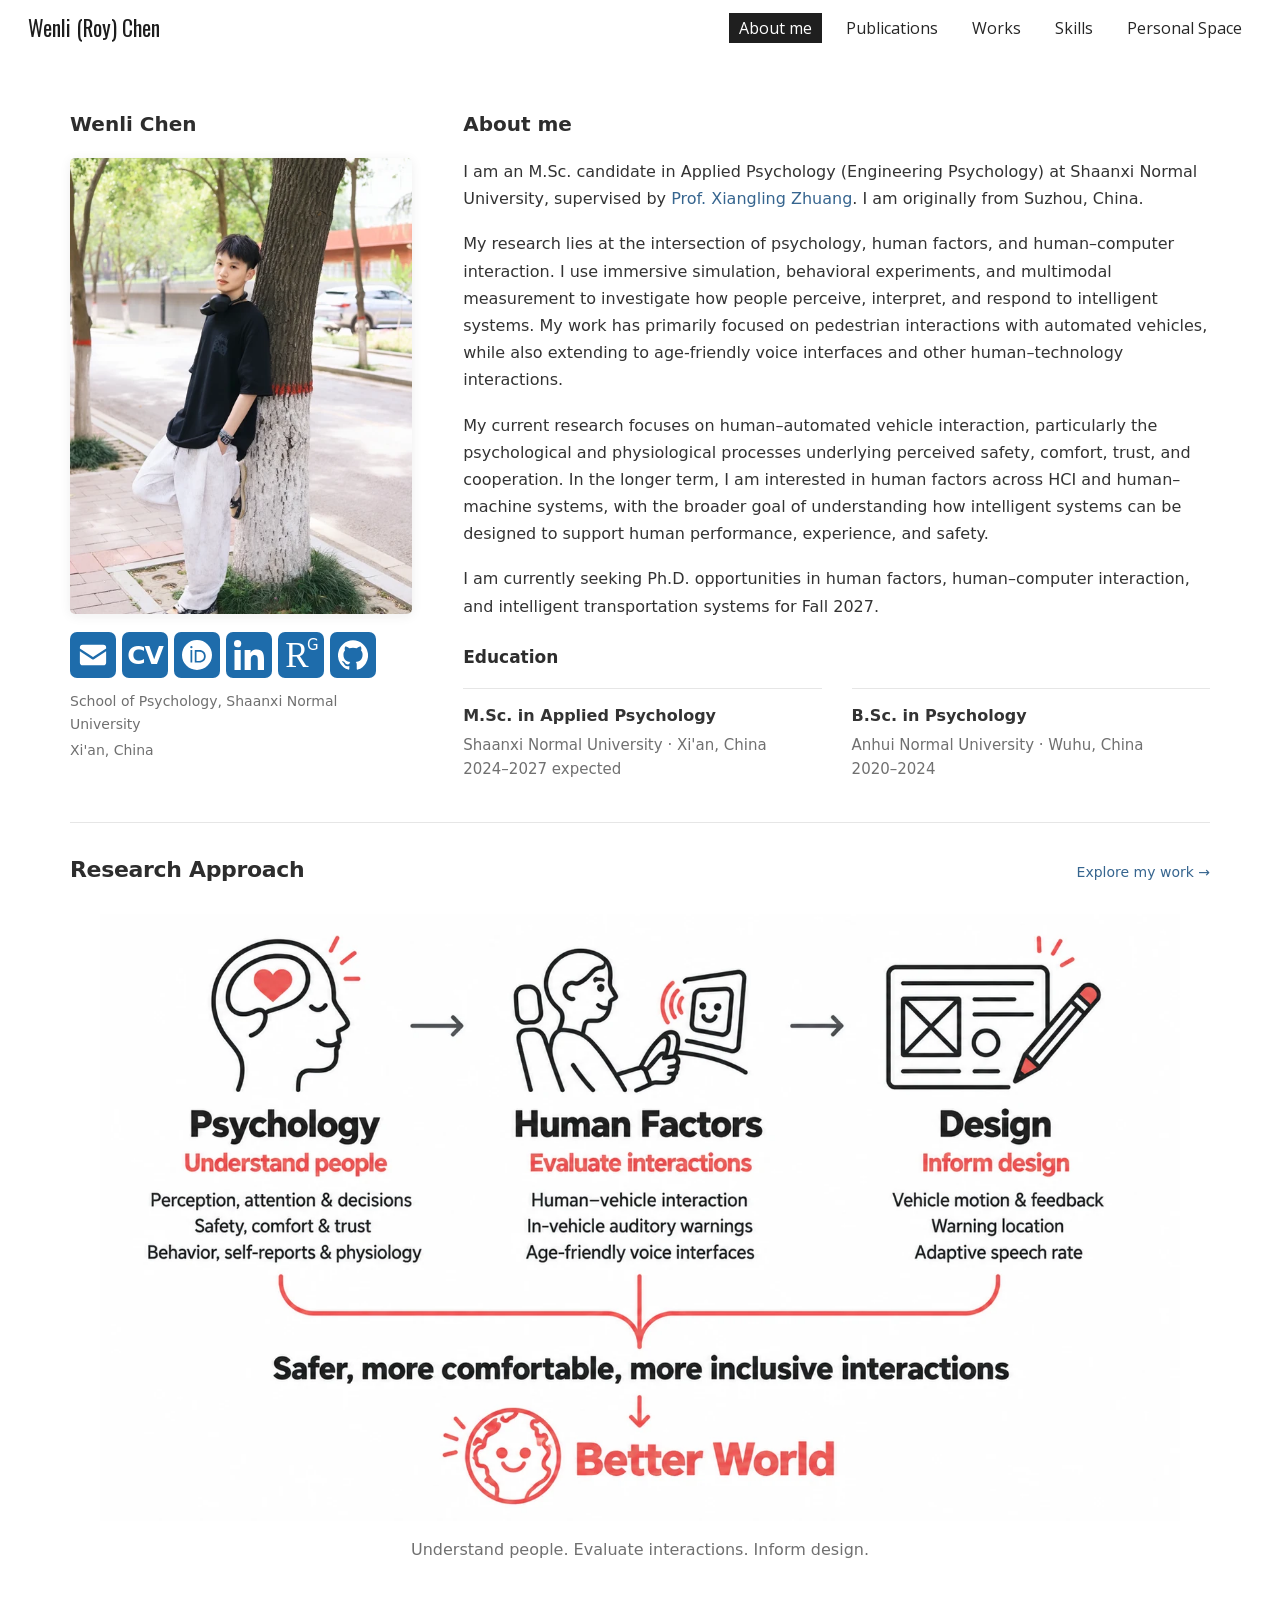
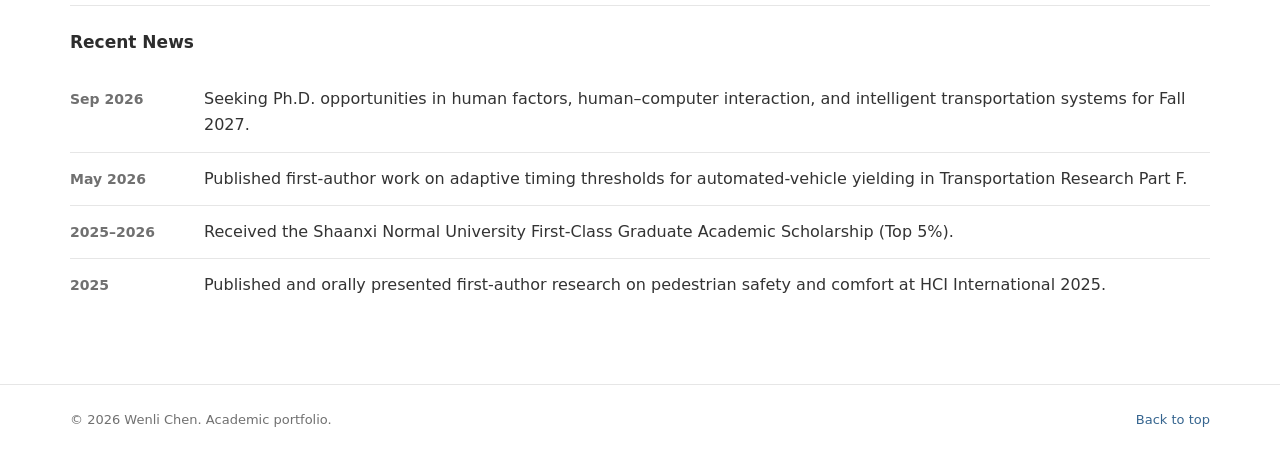
==== commit 444b9ab7: "Publish website" ====
--- a/index.html
+++ b/index.html
@@ -1 +1 @@
-<!DOCTYPE html><html lang="en"><head><meta charSet="utf-8"/><meta name="viewport" content="width=device-width, initial-scale=1"/><link rel="preload" as="image" imageSrcSet="/media/optimized/profile-60eb44e7e2-480.webp 480w, /media/optimized/profile-60eb44e7e2-960.webp 960w, /media/optimized/profile-60eb44e7e2-1600.webp 1600w" imageSizes="(max-width: 760px) 360px, 342px" fetchPriority="high"/><link rel="stylesheet" href="/_next/static/chunks/0a.~ssnf2oqmj.css" data-precedence="next"/><link rel="preload" as="script" fetchPriority="low" href="/_next/static/chunks/0w2aga045jl1g.js"/><script src="/_next/static/chunks/159a0hv_pbomc.js" async=""></script><script src="/_next/static/chunks/0c_u0uom0kk-9.js" async=""></script><script src="/_next/static/chunks/17is7py1qu.mk.js" async=""></script><script src="/_next/static/chunks/turbopack-0-zrnbq9zxs--.js" async=""></script><script src="/_next/static/chunks/12zbrbrxakma2.js" async=""></script><script src="/_next/static/chunks/17f2ht9wo-phb.js" async=""></script><script src="/_next/static/chunks/0n7gz84jmsrn1.js" async=""></script><script src="/_next/static/chunks/0r7qd-gapp3ly.js" async=""></script><title>Wenli (Roy) Chen | Human Factors &amp; HCI</title><meta name="description" content="Academic portfolio of Wenli Chen, researching human factors, human–AV interaction, and age-friendly HCI."/><link rel="canonical" href="https://roylovecr7.github.io/"/><meta property="og:title" content="Wenli (Roy) Chen | Human Factors &amp; HCI"/><meta property="og:description" content="Researching human–AV interaction, age-friendly HCI, and multimodal human factors."/><meta property="og:site_name" content="Wenli (Roy) Chen Academic Portfolio"/><meta property="og:image" content="https://roylovecr7.github.io/og.png"/><meta property="og:image:width" content="1200"/><meta property="og:image:height" content="630"/><meta property="og:image:alt" content="Wenli Chen — Human Factors, Human–AV Interaction, and Age-Friendly HCI"/><meta property="og:type" content="website"/><meta name="twitter:card" content="summary_large_image"/><meta name="twitter:title" content="Wenli (Roy) Chen | Human Factors &amp; HCI"/><meta name="twitter:description" content="Researching human–AV interaction, age-friendly HCI, and multimodal human factors."/><meta name="twitter:image" content="https://roylovecr7.github.io/og.png"/><script src="/_next/static/chunks/03~yq9q893hmn.js" noModule=""></script></head><body><div hidden=""><!--$--><!--/$--></div><header class="navbar"><div class="nav-inner"><a class="brand" href="/">Wenli (Roy) Chen</a><nav class="desktop-navigation" aria-label="Primary navigation"><a class="active" aria-current="page" href="/">About me</a><a href="/publications/">Publications</a><a href="/works/">Works</a><a href="/skills/">Skills</a><a href="/personal-space/">Personal Space</a></nav><details class="mobile-navigation"><summary>Menu <span aria-hidden="true">☰</span></summary><nav aria-label="Mobile navigation"><a href="/" class="active" aria-current="page">About me</a><a href="/publications">Publications</a><a href="/works">Works</a><a href="/skills">Skills</a><a href="/personal-space">Personal Space</a></nav></details></div></header><main id="top" class="container page-content home-page"><section class="home-grid"><aside class="profile-panel"><h1>Wenli Chen</h1><img width="4160" height="6240" class="profile-image" fetchPriority="high" src="/media/optimized/profile-60eb44e7e2-960.webp" srcSet="/media/optimized/profile-60eb44e7e2-480.webp 480w, /media/optimized/profile-60eb44e7e2-960.webp 960w, /media/optimized/profile-60eb44e7e2-1600.webp 1600w" sizes="(max-width: 760px) 360px, 342px" alt="Wenli Chen" loading="eager" decoding="async"/><div class="profile-contact"><nav class="profile-links" aria-label="Contact and academic profiles"><a href="mailto:cwl010322@snnu.edu.cn" aria-label="Email: cwl010322@snnu.edu.cn" title="Email: cwl010322@snnu.edu.cn"><svg aria-hidden="true" viewBox="0 0 32 32" fill="currentColor"><path d="M5 5h22a3 3 0 0 1 3 3v1L16 18 2 9V8a3 3 0 0 1 3-3Zm25 7v12a3 3 0 0 1-3 3H5a3 3 0 0 1-3-3V12l13 8.4a1.8 1.8 0 0 0 2 0Z"></path></svg></a><a href="/files/CV_WenliChen.pdf" target="_blank" rel="noreferrer" aria-label="Curriculum vitae (PDF)" title="Curriculum vitae (PDF)"><span class="profile-icon-cv" aria-hidden="true">CV</span></a><a href="https://orcid.org/0009-0004-4729-6336" target="_blank" rel="noreferrer" aria-label="ORCID: 0009-0004-4729-6336" title="ORCID: 0009-0004-4729-6336"><svg aria-hidden="true" viewBox="0 0 24 24" fill="currentColor"><path d="M12 0a12 12 0 1 0 0 24 12 12 0 0 0 0-24ZM7.5 4.8a.9.9 0 1 1 0 1.8.9.9 0 0 1 0-1.8ZM6.8 8h1.4v10H6.8V8Zm3.4 0h3.7c3 0 5.1 2 5.1 5s-2.1 5-5.1 5h-3.7V8Zm1.4 1.3v7.4h2.2c2.4 0 3.8-1.5 3.8-3.7s-1.4-3.7-3.8-3.7h-2.2Z" fill-rule="evenodd"></path></svg></a><a href="https://www.linkedin.com/in/wenli-chen-521283392" target="_blank" rel="noreferrer" aria-label="LinkedIn" title="LinkedIn"><svg aria-hidden="true" viewBox="0 0 24 24" fill="currentColor"><path d="M5.37 24H.4V7.98h4.97V24ZM2.88 5.8A2.9 2.9 0 1 1 2.9 0a2.9 2.9 0 0 1-.02 5.8ZM24 24h-4.96v-7.8c0-1.86-.04-4.25-2.59-4.25-2.59 0-2.99 2.02-2.99 4.12V24H8.5V7.98h4.76v2.19h.07c.66-1.25 2.28-2.58 4.7-2.58 5.03 0 5.97 3.31 5.97 7.61V24Z"></path></svg></a><a href="https://www.researchgate.net/profile/Wenli-Chen-14" target="_blank" rel="noreferrer" aria-label="ResearchGate" title="ResearchGate"><span class="profile-icon-researchgate" aria-hidden="true">R<sup>G</sup></span></a><a href="https://github.com/Roylovecr7" target="_blank" rel="noreferrer" aria-label="GitHub" title="GitHub"><svg aria-hidden="true" viewBox="0 0 24 24" fill="currentColor"><path d="M12 .3a12 12 0 0 0-3.79 23.39c.6.11.82-.26.82-.58v-2.23c-3.34.73-4.04-1.42-4.04-1.42-.55-1.39-1.34-1.76-1.34-1.76-1.09-.75.08-.73.08-.73 1.2.09 1.84 1.24 1.84 1.24 1.07 1.83 2.81 1.3 3.49.99.11-.78.42-1.3.76-1.6-2.67-.3-5.47-1.33-5.47-5.93 0-1.31.47-2.38 1.24-3.22-.12-.3-.54-1.52.12-3.18 0 0 1.01-.32 3.3 1.23A11.5 11.5 0 0 1 12 6.1c1.02 0 2.05.14 3.01.4 2.29-1.55 3.3-1.23 3.3-1.23.66 1.66.24 2.88.12 3.18.77.84 1.24 1.91 1.24 3.22 0 4.61-2.8 5.63-5.48 5.93.43.37.81 1.1.81 2.22v3.29c0 .32.22.7.83.58A12 12 0 0 0 12 .3Z"></path></svg></a></nav><p class="profile-affiliation">School of Psychology, Shaanxi Normal University<span>Xi&#x27;an, China</span></p></div></aside><div class="about-copy"><h2>About me</h2><p>I am an M.Sc. candidate in Applied Psychology (Engineering Psychology) at Shaanxi Normal University, supervised by <a href="https://scholar.google.com/citations?user=U7dL7vUAAAAJ&amp;hl=en&amp;oi=ao" target="_blank" rel="noreferrer">Prof. Xiangling Zhuang</a>. I am originally from Suzhou, China.</p><p>My research lies at the intersection of psychology, human factors, and human–computer interaction. I use immersive simulation, behavioral experiments, and multimodal measurement to investigate how people perceive, interpret, and respond to intelligent systems. My work has primarily focused on pedestrian interactions with automated vehicles, while also extending to age-friendly voice interfaces and other human–technology interactions.</p><p>My current research focuses on human–automated vehicle interaction, particularly the psychological and physiological processes underlying perceived safety, comfort, trust, and cooperation. In the longer term, I am interested in human factors across HCI and human–machine systems, with the broader goal of understanding how intelligent systems can be designed to support human performance, experience, and safety.</p><p>I am currently seeking Ph.D. opportunities in human factors, human–computer interaction, and intelligent transportation systems for Fall 2027.</p><section class="home-subsection"><h2>Education</h2><div class="education-list"><article class="education-item"><strong>M.Sc. in Applied Psychology</strong><span>Shaanxi Normal University · Xi&#x27;an, China</span><span>2024–2027 expected</span></article><article class="education-item"><strong>B.Sc. in Psychology</strong><span>Anhui Normal University · Wuhu, China</span><span>2020–2024</span></article></div></section></div></section><section class="home-approach" aria-labelledby="research-approach-heading"><div class="approach-heading"><h2 id="research-approach-heading">Research Approach</h2><a href="/works/">Explore my work →</a></div><figure class="approach-figure"><a class="approach-image-link" href="/media/research-approach.png" target="_blank" rel="noreferrer" aria-label="Open the research approach diagram at full size"><img width="1672" height="941" decoding="async" src="/media/optimized/research-approach-641da9d239-960.webp" srcSet="/media/optimized/research-approach-641da9d239-480.webp 480w, /media/optimized/research-approach-641da9d239-960.webp 960w, /media/optimized/research-approach-641da9d239-1600.webp 1600w" sizes="(max-width: 760px) calc(100vw - 40px), (max-width: 1196px) calc(100vw - 56px), 1140px" alt="Psychology: understand people. Human Factors: evaluate interactions. Design: inform design. Together, these contribute to safer, more comfortable, more inclusive interactions and a better world." loading="lazy"/></a><figcaption>Understand people. Evaluate interactions. Inform design.</figcaption></figure></section><section class="home-news"><h2>Recent News</h2><ul class="news-list" role="list"><li><span class="news-date">Sep 2026</span><span>Seeking Ph.D. opportunities in human factors, human–computer interaction, and intelligent transportation systems for Fall 2027.</span></li><li><span class="news-date">May 2026</span><span>Published first-author work on adaptive timing thresholds for automated-vehicle yielding in Transportation Research Part F.</span></li><li><span class="news-date">2025–2026</span><span>Received the Shaanxi Normal University First-Class Graduate Academic Scholarship (Top 5%).</span></li><li><span class="news-date">2025</span><span>Published and orally presented first-author research on pedestrian safety and comfort at HCI International 2025.</span></li></ul></section></main><footer><div class="container footer-inner"><p>© 2026 Wenli Chen. Academic portfolio.</p><a href="#top">Back to top</a></div></footer><!--$--><!--/$--><script src="/_next/static/chunks/0w2aga045jl1g.js" id="_R_" async=""></script><script>(self.__next_f=self.__next_f||[]).push([0])</script><script>self.__next_f.push([1,"1:\"$Sreact.fragment\"\n2:I[11968,[\"/_next/static/chunks/12zbrbrxakma2.js\",\"/_next/static/chunks/17f2ht9wo-phb.js\",\"/_next/static/chunks/0n7gz84jmsrn1.js\"],\"default\"]\n3:I[87804,[\"/_next/static/chunks/12zbrbrxakma2.js\",\"/_next/static/chunks/17f2ht9wo-phb.js\",\"/_next/static/chunks/0n7gz84jmsrn1.js\"],\"default\"]\n4:I[67295,[\"/_next/static/chunks/12zbrbrxakma2.js\",\"/_next/static/chunks/17f2ht9wo-phb.js\",\"/_next/static/chunks/0n7gz84jmsrn1.js\",\"/_next/static/chunks/0r7qd-gapp3ly.js\"],\"\"]\n12:I[21480,[\"/_next/static/chunks/12zbrbrxakma2.js\",\"/_next/static/chunks/17f2ht9wo-phb.js\",\"/_next/static/chunks/0n7gz84jmsrn1.js\"],\"default\",1]\n:HL[\"/_next/static/chunks/0a.~ssnf2oqmj.css\",\"style\"]\n:HL[\"/media/optimized/profile-60eb44e7e2-960.webp\",\"image\",{\"imageSrcSet\":\"/media/optimized/profile-60eb44e7e2-480.webp 480w, /media/optimized/profile-60eb44e7e2-960.webp 960w, /media/optimized/profile-60eb44e7e2-1600.webp 1600w\",\"imageSizes\":\"(max-width: 760px) 360px, 342px\",\"fetchPriority\":\"high\"}]\n"])</script><script>self.__next_f.push([1,"0:{\"P\":null,\"c\":[\"\",\"\"],\"q\":\"\",\"i\":false,\"f\":[[[\"\",{\"children\":[\"__PAGE__\",{}]},\"$undefined\",\"$undefined\",16],[[\"$\",\"$1\",\"c\",{\"children\":[[[\"$\",\"link\",\"0\",{\"rel\":\"stylesheet\",\"href\":\"/_next/static/chunks/0a.~ssnf2oqmj.css\",\"precedence\":\"next\",\"crossOrigin\":\"$undefined\",\"nonce\":\"$undefined\"}],[\"$\",\"script\",\"script-0\",{\"src\":\"/_next/static/chunks/12zbrbrxakma2.js\",\"async\":true,\"nonce\":\"$undefined\"}],[\"$\",\"script\",\"script-1\",{\"src\":\"/_next/static/chunks/17f2ht9wo-phb.js\",\"async\":true,\"nonce\":\"$undefined\"}],[\"$\",\"script\",\"script-2\",{\"src\":\"/_next/static/chunks/0n7gz84jmsrn1.js\",\"async\":true,\"nonce\":\"$undefined\"}]],[\"$\",\"html\",null,{\"lang\":\"en\",\"children\":[\"$\",\"body\",null,{\"children\":[\"$\",\"$L2\",null,{\"parallelRouterKey\":\"children\",\"error\":\"$undefined\",\"errorStyles\":\"$undefined\",\"errorScripts\":\"$undefined\",\"template\":[\"$\",\"$L3\",null,{}],\"templateStyles\":\"$undefined\",\"templateScripts\":\"$undefined\",\"notFound\":[[[\"$\",\"title\",null,{\"children\":\"404: This page could not be found.\"}],[\"$\",\"div\",null,{\"style\":{\"fontFamily\":\"system-ui,\\\"Segoe UI\\\",Roboto,Helvetica,Arial,sans-serif,\\\"Apple Color Emoji\\\",\\\"Segoe UI Emoji\\\"\",\"height\":\"100vh\",\"textAlign\":\"center\",\"display\":\"flex\",\"flexDirection\":\"column\",\"alignItems\":\"center\",\"justifyContent\":\"center\"},\"children\":[\"$\",\"div\",null,{\"children\":[[\"$\",\"style\",null,{\"dangerouslySetInnerHTML\":{\"__html\":\"body{color:#000;background:#fff;margin:0}.next-error-h1{border-right:1px solid rgba(0,0,0,.3)}@media (prefers-color-scheme:dark){body{color:#fff;background:#000}.next-error-h1{border-right:1px solid rgba(255,255,255,.3)}}\"}}],[\"$\",\"h1\",null,{\"className\":\"next-error-h1\",\"style\":{\"display\":\"inline-block\",\"margin\":\"0 20px 0 0\",\"padding\":\"0 23px 0 0\",\"fontSize\":24,\"fontWeight\":500,\"verticalAlign\":\"top\",\"lineHeight\":\"49px\"},\"children\":404}],[\"$\",\"div\",null,{\"style\":{\"display\":\"inline-block\"},\"children\":[\"$\",\"h2\",null,{\"style\":{\"fontSize\":14,\"fontWeight\":400,\"lineHeight\":\"49px\",\"margin\":0},\"children\":\"This page could not be found.\"}]}]]}]}]],[]],\"forbidden\":\"$undefined\",\"unauthorized\":\"$undefined\"}]}]}]]}],{\"children\":[[\"$\",\"$1\",\"c\",{\"children\":[[[\"$\",\"header\",null,{\"className\":\"navbar\",\"children\":[\"$\",\"div\",null,{\"className\":\"nav-inner\",\"children\":[[\"$\",\"$L4\",null,{\"className\":\"brand\",\"href\":\"/\",\"children\":\"Wenli (Roy) Chen\"}],[\"$\",\"nav\",null,{\"className\":\"desktop-navigation\",\"aria-label\":\"Primary navigation\",\"children\":[[\"$\",\"$L4\",\"about\",{\"className\":\"active\",\"href\":\"/\",\"aria-current\":\"page\",\"children\":\"About me\"}],[\"$\",\"$L4\",\"publications\",{\"className\":\"$undefined\",\"href\":\"/publications\",\"aria-current\":\"$undefined\",\"children\":\"Publications\"}],[\"$\",\"a\",\"works\",{\"className\":\"$undefined\",\"href\":\"/works/\",\"aria-current\":\"$undefined\",\"children\":\"Works\"}],[\"$\",\"$L4\",\"skills\",{\"className\":\"$undefined\",\"href\":\"/skills\",\"aria-current\":\"$undefined\",\"children\":\"Skills\"}],[\"$\",\"$L4\",\"personal-space\",{\"className\":\"$undefined\",\"href\":\"/personal-space\",\"aria-current\":\"$undefined\",\"children\":\"Personal Space\"}]]}],[\"$\",\"details\",null,{\"className\":\"mobile-navigation\",\"children\":[[\"$\",\"summary\",null,{\"children\":[\"Menu \",[\"$\",\"span\",null,{\"aria-hidden\":\"true\",\"children\":\"☰\"}]]}],[\"$\",\"nav\",null,{\"aria-label\":\"Mobile navigation\",\"children\":[[\"$\",\"a\",\"about\",{\"href\":\"/\",\"className\":\"active\",\"aria-current\":\"page\",\"children\":\"About me\"}],[\"$\",\"a\",\"publications\",{\"href\":\"/publications\",\"className\":\"$undefined\",\"aria-current\":\"$undefined\",\"children\":\"Publications\"}],[\"$\",\"a\",\"works\",{\"href\":\"/works\",\"className\":\"$undefined\",\"aria-current\":\"$undefined\",\"children\":\"Works\"}],[\"$\",\"a\",\"skills\",{\"href\":\"/skills\",\"className\":\"$undefined\",\"aria-current\":\"$undefined\",\"children\":\"Skills\"}],[\"$\",\"a\",\"personal-space\",{\"href\":\"/personal-space\",\"className\":\"$undefined\",\"aria-current\":\"$undefined\",\"children\":\"Personal Space\"}]]}]]}]]}]}],[\"$\",\"main\",null,{\"id\":\"top\",\"className\":\"container page-content home-page\",\"children\":[[\"$\",\"section\",null,{\"className\":\"home-grid\",\"children\":[[\"$\",\"aside\",null,{\"className\":\"profile-panel\",\"children\":[[\"$\",\"h1\",null,{\"children\":\"Wenli Chen\"}],[\"$\",\"img\",null,{\"width\":4160,\"height\":6240,\"className\":\"profile-image\",\"fetchPriority\":\"high\",\"src\":\"/media/optimized/profile-60eb44e7e2-960.webp\",\"srcSet\":\"/media/optimized/profile-60eb44e7e2-480.webp 480w, /media/optimized/profile-60eb44e7e2-960.webp 960w, /media/optimized/profile-60eb44e7e2-1600.webp 1600w\",\"sizes\":\"(max-width: 760px) 360px, 342px\",\"alt\":\"Wenli Chen\",\"loading\":\"eager\",\"decoding\":\"async\"}],[\"$\",\"div\",null,{\"className\":\"profile-contact\",\"children\":[[\"$\",\"nav\",null,{\"className\":\"profile-links\",\"aria-label\":\"Contact and academic profiles\",\"children\":[[\"$\",\"a\",null,{\"href\":\"mailto:cwl010322@snnu.edu.cn\",\"aria-label\":\"Email: cwl010322@snnu.edu.cn\",\"title\":\"Email: cwl010322@snnu.edu.cn\",\"children\":[\"$\",\"svg\",null,{\"aria-hidden\":\"true\",\"viewBox\":\"0 0 32 32\",\"fill\":\"currentColor\",\"children\":[\"$\",\"path\",null,{\"d\":\"M5 5h22a3 3 0 0 1 3 3v1L16 18 2 9V8a3 3 0 0 1 3-3Zm25 7v12a3 3 0 0 1-3 3H5a3 3 0 0 1-3-3V12l13 8.4a1.8 1.8 0 0 0 2 0Z\"}]}]}],\"$L5\",\"$L6\",\"$L7\",\"$L8\",\"$L9\"]}],\"$La\"]}]]}],\"$Lb\"]}],\"$Lc\",\"$Ld\"]}],\"$Le\"],[\"$Lf\"],\"$L10\"]}],{},null,false,null]},null,false,null],\"$L11\",false]],\"m\":\"$undefined\",\"G\":[\"$12\",[\"$L13\"]],\"S\":true,\"h\":null,\"s\":\"$undefined\",\"l\":\"$undefined\",\"p\":\"$undefined\",\"d\":\"$undefined\",\"b\":\"erZ4XIwFh10XrlfgNuSmp\"}\n"])</script><script>self.__next_f.push([1,"14:I[77916,[\"/_next/static/chunks/12zbrbrxakma2.js\",\"/_next/static/chunks/17f2ht9wo-phb.js\",\"/_next/static/chunks/0n7gz84jmsrn1.js\"],\"OutletBoundary\"]\n15:\"$Sreact.suspense\"\n17:I[77916,[\"/_next/static/chunks/12zbrbrxakma2.js\",\"/_next/static/chunks/17f2ht9wo-phb.js\",\"/_next/static/chunks/0n7gz84jmsrn1.js\"],\"ViewportBoundary\"]\n19:I[77916,[\"/_next/static/chunks/12zbrbrxakma2.js\",\"/_next/static/chunks/17f2ht9wo-phb.js\",\"/_next/static/chunks/0n7gz84jmsrn1.js\"],\"MetadataBoundary\"]\n5:[\"$\",\"a\",null,{\"href\":\"/files/CV_WenliChen.pdf\",\"target\":\"_blank\",\"rel\":\"noreferrer\",\"aria-label\":\"Curriculum vitae (PDF)\",\"title\":\"Curriculum vitae (PDF)\",\"children\":[\"$\",\"span\",null,{\"className\":\"profile-icon-cv\",\"aria-hidden\":\"true\",\"children\":\"CV\"}]}]\n6:[\"$\",\"a\",null,{\"href\":\"https://orcid.org/0009-0004-4729-6336\",\"target\":\"_blank\",\"rel\":\"noreferrer\",\"aria-label\":\"ORCID: 0009-0004-4729-6336\",\"title\":\"ORCID: 0009-0004-4729-6336\",\"children\":[\"$\",\"svg\",null,{\"aria-hidden\":\"true\",\"viewBox\":\"0 0 24 24\",\"fill\":\"currentColor\",\"children\":[\"$\",\"path\",null,{\"d\":\"M12 0a12 12 0 1 0 0 24 12 12 0 0 0 0-24ZM7.5 4.8a.9.9 0 1 1 0 1.8.9.9 0 0 1 0-1.8ZM6.8 8h1.4v10H6.8V8Zm3.4 0h3.7c3 0 5.1 2 5.1 5s-2.1 5-5.1 5h-3.7V8Zm1.4 1.3v7.4h2.2c2.4 0 3.8-1.5 3.8-3.7s-1.4-3.7-3.8-3.7h-2.2Z\",\"fillRule\":\"evenodd\"}]}]}]\n7:[\"$\",\"a\",null,{\"href\":\"https://www.linkedin.com/in/wenli-chen-521283392\",\"target\":\"_blank\",\"rel\":\"noreferrer\",\"aria-label\":\"LinkedIn\",\"title\":\"LinkedIn\",\"children\":[\"$\",\"svg\",null,{\"aria-hidden\":\"true\",\"viewBox\":\"0 0 24 24\",\"fill\":\"currentColor\",\"children\":[\"$\",\"path\",null,{\"d\":\"M5.37 24H.4V7.98h4.97V24ZM2.88 5.8A2.9 2.9 0 1 1 2.9 0a2.9 2.9 0 0 1-.02 5.8ZM24 24h-4.96v-7.8c0-1.86-.04-4.25-2.59-4.25-2.59 0-2.99 2.02-2.99 4.12V24H8.5V7.98h4.76v2.19h.07c.66-1.25 2.28-2.58 4.7-2.58 5.03 0 5.97 3.31 5.97 7.61V24Z\"}]}]}]\n8:[\"$\",\"a\",null,{\"href\":\"https://www.researchgate.net/profile/Wenli-Chen-14\",\"target\":\"_blank\",\"rel\":\"noreferrer\",\"aria-label\":\"ResearchGate\",\"title\":\"ResearchGate\",\"children\":[\"$\",\"span\",null,{\"className\":\"profile-icon-researchgate\",\"aria-hidden\":\"true\",\"children\":[\"R\",[\"$\",\"sup\",null,{\"children\":\"G\"}]]}]}]\n9:[\"$\",\"a\",null,{\"href\":\"https://github.com/Roylovecr7\",\"target\":\"_blank\",\"rel\":\"noreferrer\",\"aria-label\":\"GitHub\",\"title\":\"GitHub\",\"children\":[\"$\",\"svg\",null,{\"aria-hidden\":\"true\",\"viewBox\":\"0 0 24 24\",\"fill\":\"currentColor\",\"children\":[\"$\",\"path\",null,{\"d\":\"M12 .3a12 12 0 0 0-3.79 23.39c.6.11.82-.26.82-.58v-2.23c-3.34.73-4.04-1.42-4.04-1.42-.55-1.39-1.34-1.76-1.34-1.76-1.09-.75.08-.73.08-.73 1.2.09 1.84 1.24 1.84 1.24 1.07 1.83 2.81 1.3 3.49.99.11-.78.42-1.3.76-1.6-2.67-.3-5.47-1.33-5.47-5.93 0-1.31.47-2.38 1.24-3.22-.12-.3-.54-1.52.12-3.18 0 0 1.01-.32 3.3 1.23A11.5 11.5 0 0 1 12 6.1c1.02 0 2.05.14 3.01.4 2.29-1.55 3.3-1.23 3.3-1.23.66 1.66.24 2.88.12 3.18.77.84 1.24 1.91 1.24 3.22 0 4.61-2.8 5.63-5.48 5.93.43.37.81 1.1.81 2.22v3.29c0 .32.22.7.83.58A12 12 0 0 0 12 .3Z\"}]}]}]\na:[\"$\",\"p\",null,{\"className\":\"profile-affiliation\",\"children\":[\"School of Psychology, Shaanxi Normal University\",[\"$\",\"span\",null,{\"children\":\"Xi'an, China\"}]]}]\n"])</script><script>self.__next_f.push([1,"b:[\"$\",\"div\",null,{\"className\":\"about-copy\",\"children\":[[\"$\",\"h2\",null,{\"children\":\"About me\"}],[\"$\",\"p\",null,{\"children\":[\"I am an M.Sc. candidate in Applied Psychology (Engineering Psychology) at Shaanxi Normal University, supervised by \",[\"$\",\"a\",null,{\"href\":\"https://scholar.google.com/citations?user=U7dL7vUAAAAJ\u0026hl=en\u0026oi=ao\",\"target\":\"_blank\",\"rel\":\"noreferrer\",\"children\":\"Prof. Xiangling Zhuang\"}],\". I am originally from Suzhou, China.\"]}],[\"$\",\"p\",null,{\"children\":\"My research lies at the intersection of psychology, human factors, and human–computer interaction. I use immersive simulation, behavioral experiments, and multimodal measurement to investigate how people perceive, interpret, and respond to intelligent systems. My work has primarily focused on pedestrian interactions with automated vehicles, while also extending to age-friendly voice interfaces and other human–technology interactions.\"}],[\"$\",\"p\",null,{\"children\":\"My current research focuses on human–automated vehicle interaction, particularly the psychological and physiological processes underlying perceived safety, comfort, trust, and cooperation. In the longer term, I am interested in human factors across HCI and human–machine systems, with the broader goal of understanding how intelligent systems can be designed to support human performance, experience, and safety.\"}],[\"$\",\"p\",null,{\"children\":\"I am currently seeking Ph.D. opportunities in human factors, human–computer interaction, and intelligent transportation systems for Fall 2027.\"}],[\"$\",\"section\",null,{\"className\":\"home-subsection\",\"children\":[[\"$\",\"h2\",null,{\"children\":\"Education\"}],[\"$\",\"div\",null,{\"className\":\"education-list\",\"children\":[[\"$\",\"article\",\"M.Sc. in Applied Psychology\",{\"className\":\"education-item\",\"children\":[[\"$\",\"strong\",null,{\"children\":\"M.Sc. in Applied Psychology\"}],[\"$\",\"span\",null,{\"children\":\"Shaanxi Normal University · Xi'an, China\"}],[\"$\",\"span\",null,{\"children\":\"2024–2027 expected\"}]]}],[\"$\",\"article\",\"B.Sc. in Psychology\",{\"className\":\"education-item\",\"children\":[[\"$\",\"strong\",null,{\"children\":\"B.Sc. in Psychology\"}],[\"$\",\"span\",null,{\"children\":\"Anhui Normal University · Wuhu, China\"}],[\"$\",\"span\",null,{\"children\":\"2020–2024\"}]]}]]}]]}]]}]\n"])</script><script>self.__next_f.push([1,"c:[\"$\",\"section\",null,{\"className\":\"home-approach\",\"aria-labelledby\":\"research-approach-heading\",\"children\":[[\"$\",\"div\",null,{\"className\":\"approach-heading\",\"children\":[[\"$\",\"h2\",null,{\"id\":\"research-approach-heading\",\"children\":\"Research Approach\"}],[\"$\",\"a\",null,{\"href\":\"/works/\",\"children\":\"Explore my work →\"}]]}],[\"$\",\"figure\",null,{\"className\":\"approach-figure\",\"children\":[[\"$\",\"a\",null,{\"className\":\"approach-image-link\",\"href\":\"/media/research-approach.png\",\"target\":\"_blank\",\"rel\":\"noreferrer\",\"aria-label\":\"Open the research approach diagram at full size\",\"children\":[\"$\",\"img\",null,{\"width\":1672,\"height\":941,\"decoding\":\"async\",\"src\":\"/media/optimized/research-approach-641da9d239-960.webp\",\"srcSet\":\"/media/optimized/research-approach-641da9d239-480.webp 480w, /media/optimized/research-approach-641da9d239-960.webp 960w, /media/optimized/research-approach-641da9d239-1600.webp 1600w\",\"sizes\":\"(max-width: 760px) calc(100vw - 40px), (max-width: 1196px) calc(100vw - 56px), 1140px\",\"alt\":\"Psychology: understand people. Human Factors: evaluate interactions. Design: inform design. Together, these contribute to safer, more comfortable, more inclusive interactions and a better world.\",\"loading\":\"lazy\"}]}],[\"$\",\"figcaption\",null,{\"children\":\"Understand people. Evaluate interactions. Inform design.\"}]]}]]}]\n"])</script><script>self.__next_f.push([1,"d:[\"$\",\"section\",null,{\"className\":\"home-news\",\"children\":[[\"$\",\"h2\",null,{\"children\":\"Recent News\"}],[\"$\",\"ul\",null,{\"className\":\"news-list\",\"role\":\"list\",\"children\":[[\"$\",\"li\",\"Sep 2026-Seeking Ph.D. opportunities in human factors, human–computer interaction, and intelligent transportation systems for Fall 2027.\",{\"children\":[[\"$\",\"span\",null,{\"className\":\"news-date\",\"children\":\"Sep 2026\"}],[\"$\",\"span\",null,{\"children\":\"Seeking Ph.D. opportunities in human factors, human–computer interaction, and intelligent transportation systems for Fall 2027.\"}]]}],[\"$\",\"li\",\"May 2026-Published first-author work on adaptive timing thresholds for automated-vehicle yielding in Transportation Research Part F.\",{\"children\":[[\"$\",\"span\",null,{\"className\":\"news-date\",\"children\":\"May 2026\"}],[\"$\",\"span\",null,{\"children\":\"Published first-author work on adaptive timing thresholds for automated-vehicle yielding in Transportation Research Part F.\"}]]}],[\"$\",\"li\",\"2025–2026-Received the Shaanxi Normal University First-Class Graduate Academic Scholarship (Top 5%).\",{\"children\":[[\"$\",\"span\",null,{\"className\":\"news-date\",\"children\":\"2025–2026\"}],[\"$\",\"span\",null,{\"children\":\"Received the Shaanxi Normal University First-Class Graduate Academic Scholarship (Top 5%).\"}]]}],[\"$\",\"li\",\"2025-Published and orally presented first-author research on pedestrian safety and comfort at HCI International 2025.\",{\"children\":[[\"$\",\"span\",null,{\"className\":\"news-date\",\"children\":\"2025\"}],[\"$\",\"span\",null,{\"children\":\"Published and orally presented first-author research on pedestrian safety and comfort at HCI International 2025.\"}]]}]]}]]}]\n"])</script><script>self.__next_f.push([1,"e:[\"$\",\"footer\",null,{\"children\":[\"$\",\"div\",null,{\"className\":\"container footer-inner\",\"children\":[[\"$\",\"p\",null,{\"children\":\"© 2026 Wenli Chen. Academic portfolio.\"}],[\"$\",\"a\",null,{\"href\":\"#top\",\"children\":\"Back to top\"}]]}]}]\nf:[\"$\",\"script\",\"script-0\",{\"src\":\"/_next/static/chunks/0r7qd-gapp3ly.js\",\"async\":true,\"nonce\":\"$undefined\"}]\n10:[\"$\",\"$L14\",null,{\"children\":[\"$\",\"$15\",null,{\"name\":\"Next.MetadataOutlet\",\"children\":\"$@16\"}]}]\n11:[\"$\",\"$1\",\"h\",{\"children\":[null,[\"$\",\"$L17\",null,{\"children\":\"$L18\"}],[\"$\",\"div\",null,{\"hidden\":true,\"children\":[\"$\",\"$L19\",null,{\"children\":[\"$\",\"$15\",null,{\"name\":\"Next.Metadata\",\"children\":\"$L1a\"}]}]}],null]}]\n13:[\"$\",\"link\",\"0\",{\"rel\":\"stylesheet\",\"href\":\"/_next/static/chunks/0a.~ssnf2oqmj.css\",\"precedence\":\"next\",\"crossOrigin\":\"$undefined\",\"nonce\":\"$undefined\"}]\n"])</script><script>self.__next_f.push([1,"18:[[\"$\",\"meta\",\"0\",{\"charSet\":\"utf-8\"}],[\"$\",\"meta\",\"1\",{\"name\":\"viewport\",\"content\":\"width=device-width, initial-scale=1\"}]]\n"])</script><script>self.__next_f.push([1,"16:null\n"])</script><script>self.__next_f.push([1,"1a:[[\"$\",\"title\",\"0\",{\"children\":\"Wenli (Roy) Chen | Human Factors \u0026 HCI\"}],[\"$\",\"meta\",\"1\",{\"name\":\"description\",\"content\":\"Academic portfolio of Wenli Chen, researching human factors, human–AV interaction, and age-friendly HCI.\"}],[\"$\",\"link\",\"2\",{\"rel\":\"canonical\",\"href\":\"https://roylovecr7.github.io/\"}],[\"$\",\"meta\",\"3\",{\"property\":\"og:title\",\"content\":\"Wenli (Roy) Chen | Human Factors \u0026 HCI\"}],[\"$\",\"meta\",\"4\",{\"property\":\"og:description\",\"content\":\"Researching human–AV interaction, age-friendly HCI, and multimodal human factors.\"}],[\"$\",\"meta\",\"5\",{\"property\":\"og:site_name\",\"content\":\"Wenli (Roy) Chen Academic Portfolio\"}],[\"$\",\"meta\",\"6\",{\"property\":\"og:image\",\"content\":\"https://roylovecr7.github.io/og.png\"}],[\"$\",\"meta\",\"7\",{\"property\":\"og:image:width\",\"content\":\"1200\"}],[\"$\",\"meta\",\"8\",{\"property\":\"og:image:height\",\"content\":\"630\"}],[\"$\",\"meta\",\"9\",{\"property\":\"og:image:alt\",\"content\":\"Wenli Chen — Human Factors, Human–AV Interaction, and Age-Friendly HCI\"}],[\"$\",\"meta\",\"10\",{\"property\":\"og:type\",\"content\":\"website\"}],[\"$\",\"meta\",\"11\",{\"name\":\"twitter:card\",\"content\":\"summary_large_image\"}],[\"$\",\"meta\",\"12\",{\"name\":\"twitter:title\",\"content\":\"Wenli (Roy) Chen | Human Factors \u0026 HCI\"}],[\"$\",\"meta\",\"13\",{\"name\":\"twitter:description\",\"content\":\"Researching human–AV interaction, age-friendly HCI, and multimodal human factors.\"}],[\"$\",\"meta\",\"14\",{\"name\":\"twitter:image\",\"content\":\"https://roylovecr7.github.io/og.png\"}]]\n"])</script></body></html>+<!DOCTYPE html><html lang="en"><head><meta charSet="utf-8"/><meta name="viewport" content="width=device-width, initial-scale=1"/><link rel="preload" as="image" imageSrcSet="/media/optimized/profile-60eb44e7e2-480.webp 480w, /media/optimized/profile-60eb44e7e2-960.webp 960w, /media/optimized/profile-60eb44e7e2-1600.webp 1600w" imageSizes="(max-width: 760px) 360px, 342px" fetchPriority="high"/><link rel="stylesheet" href="/_next/static/chunks/0a.~ssnf2oqmj.css" data-precedence="next"/><link rel="preload" as="script" fetchPriority="low" href="/_next/static/chunks/0w2aga045jl1g.js"/><script src="/_next/static/chunks/159a0hv_pbomc.js" async=""></script><script src="/_next/static/chunks/0c_u0uom0kk-9.js" async=""></script><script src="/_next/static/chunks/17is7py1qu.mk.js" async=""></script><script src="/_next/static/chunks/turbopack-0-zrnbq9zxs--.js" async=""></script><script src="/_next/static/chunks/12zbrbrxakma2.js" async=""></script><script src="/_next/static/chunks/17f2ht9wo-phb.js" async=""></script><script src="/_next/static/chunks/0n7gz84jmsrn1.js" async=""></script><script src="/_next/static/chunks/0r7qd-gapp3ly.js" async=""></script><title>Wenli (Roy) Chen | Human Factors &amp; HCI</title><meta name="description" content="Academic portfolio of Wenli Chen, researching human factors, human–AV interaction, and age-friendly HCI."/><link rel="canonical" href="https://roylovecr7.github.io/"/><meta property="og:title" content="Wenli (Roy) Chen | Human Factors &amp; HCI"/><meta property="og:description" content="Researching human–AV interaction, age-friendly HCI, and multimodal human factors."/><meta property="og:site_name" content="Wenli (Roy) Chen Academic Portfolio"/><meta property="og:image" content="https://roylovecr7.github.io/og.png"/><meta property="og:image:width" content="1200"/><meta property="og:image:height" content="630"/><meta property="og:image:alt" content="Wenli Chen — Human Factors, Human–AV Interaction, and Age-Friendly HCI"/><meta property="og:type" content="website"/><meta name="twitter:card" content="summary_large_image"/><meta name="twitter:title" content="Wenli (Roy) Chen | Human Factors &amp; HCI"/><meta name="twitter:description" content="Researching human–AV interaction, age-friendly HCI, and multimodal human factors."/><meta name="twitter:image" content="https://roylovecr7.github.io/og.png"/><script src="/_next/static/chunks/03~yq9q893hmn.js" noModule=""></script></head><body><div hidden=""><!--$--><!--/$--></div><header class="navbar"><div class="nav-inner"><a class="brand" href="/">Wenli (Roy) Chen</a><nav class="desktop-navigation" aria-label="Primary navigation"><a class="active" aria-current="page" href="/">About me</a><a href="/publications/">Publications</a><a href="/works/">Works</a><a href="/skills/">Skills</a><a href="/personal-space/">Personal Space</a></nav><details class="mobile-navigation"><summary>Menu <span aria-hidden="true">☰</span></summary><nav aria-label="Mobile navigation"><a href="/" class="active" aria-current="page">About me</a><a href="/publications">Publications</a><a href="/works">Works</a><a href="/skills">Skills</a><a href="/personal-space">Personal Space</a></nav></details></div></header><main id="top" class="container page-content home-page"><section class="home-grid"><aside class="profile-panel"><h1>Wenli Chen</h1><img width="4160" height="6240" class="profile-image" fetchPriority="high" src="/media/optimized/profile-60eb44e7e2-960.webp" srcSet="/media/optimized/profile-60eb44e7e2-480.webp 480w, /media/optimized/profile-60eb44e7e2-960.webp 960w, /media/optimized/profile-60eb44e7e2-1600.webp 1600w" sizes="(max-width: 760px) 360px, 342px" alt="Wenli Chen" loading="eager" decoding="async"/><div class="profile-contact"><nav class="profile-links" aria-label="Contact and academic profiles"><a href="mailto:cwl010322@snnu.edu.cn" aria-label="Email: cwl010322@snnu.edu.cn" title="Email: cwl010322@snnu.edu.cn"><svg aria-hidden="true" viewBox="0 0 32 32" fill="currentColor"><path d="M5 5h22a3 3 0 0 1 3 3v1L16 18 2 9V8a3 3 0 0 1 3-3Zm25 7v12a3 3 0 0 1-3 3H5a3 3 0 0 1-3-3V12l13 8.4a1.8 1.8 0 0 0 2 0Z"></path></svg></a><a href="/files/CV_WenliChen.pdf" target="_blank" rel="noreferrer" aria-label="Curriculum vitae (PDF)" title="Curriculum vitae (PDF)"><span class="profile-icon-cv" aria-hidden="true">CV</span></a><a href="https://orcid.org/0009-0004-4729-6336" target="_blank" rel="noreferrer" aria-label="ORCID: 0009-0004-4729-6336" title="ORCID: 0009-0004-4729-6336"><svg aria-hidden="true" viewBox="0 0 24 24" fill="currentColor"><path d="M12 0a12 12 0 1 0 0 24 12 12 0 0 0 0-24ZM7.5 4.8a.9.9 0 1 1 0 1.8.9.9 0 0 1 0-1.8ZM6.8 8h1.4v10H6.8V8Zm3.4 0h3.7c3 0 5.1 2 5.1 5s-2.1 5-5.1 5h-3.7V8Zm1.4 1.3v7.4h2.2c2.4 0 3.8-1.5 3.8-3.7s-1.4-3.7-3.8-3.7h-2.2Z" fill-rule="evenodd"></path></svg></a><a href="https://www.linkedin.com/in/wenli-chen-521283392" target="_blank" rel="noreferrer" aria-label="LinkedIn" title="LinkedIn"><svg aria-hidden="true" viewBox="0 0 24 24" fill="currentColor"><path d="M5.37 24H.4V7.98h4.97V24ZM2.88 5.8A2.9 2.9 0 1 1 2.9 0a2.9 2.9 0 0 1-.02 5.8ZM24 24h-4.96v-7.8c0-1.86-.04-4.25-2.59-4.25-2.59 0-2.99 2.02-2.99 4.12V24H8.5V7.98h4.76v2.19h.07c.66-1.25 2.28-2.58 4.7-2.58 5.03 0 5.97 3.31 5.97 7.61V24Z"></path></svg></a><a href="https://www.researchgate.net/profile/Wenli-Chen-14" target="_blank" rel="noreferrer" aria-label="ResearchGate" title="ResearchGate"><span class="profile-icon-researchgate" aria-hidden="true">R<sup>G</sup></span></a><a href="https://github.com/Roylovecr7" target="_blank" rel="noreferrer" aria-label="GitHub" title="GitHub"><svg aria-hidden="true" viewBox="0 0 24 24" fill="currentColor"><path d="M12 .3a12 12 0 0 0-3.79 23.39c.6.11.82-.26.82-.58v-2.23c-3.34.73-4.04-1.42-4.04-1.42-.55-1.39-1.34-1.76-1.34-1.76-1.09-.75.08-.73.08-.73 1.2.09 1.84 1.24 1.84 1.24 1.07 1.83 2.81 1.3 3.49.99.11-.78.42-1.3.76-1.6-2.67-.3-5.47-1.33-5.47-5.93 0-1.31.47-2.38 1.24-3.22-.12-.3-.54-1.52.12-3.18 0 0 1.01-.32 3.3 1.23A11.5 11.5 0 0 1 12 6.1c1.02 0 2.05.14 3.01.4 2.29-1.55 3.3-1.23 3.3-1.23.66 1.66.24 2.88.12 3.18.77.84 1.24 1.91 1.24 3.22 0 4.61-2.8 5.63-5.48 5.93.43.37.81 1.1.81 2.22v3.29c0 .32.22.7.83.58A12 12 0 0 0 12 .3Z"></path></svg></a></nav><p class="profile-affiliation">School of Psychology, Shaanxi Normal University<span>Xi&#x27;an, China</span></p></div></aside><div class="about-copy"><h2>About me</h2><p>I am an M.Sc. candidate in Applied Psychology (Engineering Psychology) at Shaanxi Normal University, supervised by <a href="https://scholar.google.com/citations?user=U7dL7vUAAAAJ&amp;hl=en&amp;oi=ao" target="_blank" rel="noreferrer">Prof. Xiangling Zhuang</a>. I am originally from Suzhou, China.</p><p>My research lies at the intersection of psychology, human factors, and human–computer interaction. I use immersive simulation, behavioral experiments, and multimodal measurement to investigate how people perceive, interpret, and respond to intelligent systems. My work has primarily focused on pedestrian interactions with automated vehicles, while also extending to age-friendly voice interfaces and other human–technology interactions.</p><p>My current research focuses on human–automated vehicle interaction, particularly the psychological and physiological processes underlying perceived safety, comfort, trust, and cooperation. In the longer term, I am interested in human factors across HCI and human–machine systems, with the broader goal of understanding how intelligent systems can be designed to support human performance, experience, and safety.</p><p>I am currently seeking Ph.D. opportunities in human factors, human–computer interaction, and intelligent transportation systems for Fall 2027.</p><section class="home-subsection"><h2>Education</h2><div class="education-list"><article class="education-item"><strong>M.Sc. in Applied Psychology</strong><span>Shaanxi Normal University · Xi&#x27;an, China</span><span>2024–2027 expected</span></article><article class="education-item"><strong>B.Sc. in Psychology</strong><span>Anhui Normal University · Wuhu, China</span><span>2020–2024</span></article></div></section></div></section><section class="home-approach" aria-labelledby="research-approach-heading"><div class="approach-heading"><h2 id="research-approach-heading">Research Approach</h2><a href="/works/">Explore my work →</a></div><figure class="approach-figure"><a class="approach-image-link" href="/media/research-approach.png" target="_blank" rel="noreferrer" aria-label="Open the research approach diagram at full size"><img width="1672" height="941" decoding="async" src="/media/optimized/research-approach-641da9d239-960.webp" srcSet="/media/optimized/research-approach-641da9d239-480.webp 480w, /media/optimized/research-approach-641da9d239-960.webp 960w, /media/optimized/research-approach-641da9d239-1600.webp 1600w" sizes="(max-width: 760px) calc(100vw - 40px), (max-width: 1196px) calc(100vw - 56px), 1140px" alt="Psychology: understand people. Human Factors: evaluate interactions. Design: inform design. Together, these contribute to safer, more comfortable, more inclusive interactions and a better world." loading="lazy"/></a><figcaption>Understand people. Evaluate interactions. Inform design.</figcaption></figure></section><section class="home-news"><h2>Recent News</h2><ul class="news-list" role="list"><li><span class="news-date">Sep 2026</span><span>Seeking Ph.D. opportunities in human factors, human–computer interaction, and intelligent transportation systems for Fall 2027.</span></li><li><span class="news-date">May 2026</span><span>Published first-author work on adaptive timing thresholds for automated-vehicle yielding in Transportation Research Part F.</span></li><li><span class="news-date">2025–2026</span><span>Received the Shaanxi Normal University First-Class Graduate Academic Scholarship (Top 5%).</span></li><li><span class="news-date">2025</span><span>Published and orally presented first-author research on pedestrian safety and comfort at HCI International 2025.</span></li></ul></section></main><footer><div class="container footer-inner"><p>© 2026 Wenli Chen. Academic portfolio.</p><a href="#top">Back to top</a></div></footer><!--$--><!--/$--><script src="/_next/static/chunks/0w2aga045jl1g.js" id="_R_" async=""></script><script>(self.__next_f=self.__next_f||[]).push([0])</script><script>self.__next_f.push([1,"1:\"$Sreact.fragment\"\n2:I[11968,[\"/_next/static/chunks/12zbrbrxakma2.js\",\"/_next/static/chunks/17f2ht9wo-phb.js\",\"/_next/static/chunks/0n7gz84jmsrn1.js\"],\"default\"]\n3:I[87804,[\"/_next/static/chunks/12zbrbrxakma2.js\",\"/_next/static/chunks/17f2ht9wo-phb.js\",\"/_next/static/chunks/0n7gz84jmsrn1.js\"],\"default\"]\n4:I[67295,[\"/_next/static/chunks/12zbrbrxakma2.js\",\"/_next/static/chunks/17f2ht9wo-phb.js\",\"/_next/static/chunks/0n7gz84jmsrn1.js\",\"/_next/static/chunks/0r7qd-gapp3ly.js\"],\"\"]\n12:I[21480,[\"/_next/static/chunks/12zbrbrxakma2.js\",\"/_next/static/chunks/17f2ht9wo-phb.js\",\"/_next/static/chunks/0n7gz84jmsrn1.js\"],\"default\",1]\n:HL[\"/_next/static/chunks/0a.~ssnf2oqmj.css\",\"style\"]\n:HL[\"/media/optimized/profile-60eb44e7e2-960.webp\",\"image\",{\"imageSrcSet\":\"/media/optimized/profile-60eb44e7e2-480.webp 480w, /media/optimized/profile-60eb44e7e2-960.webp 960w, /media/optimized/profile-60eb44e7e2-1600.webp 1600w\",\"imageSizes\":\"(max-width: 760px) 360px, 342px\",\"fetchPriority\":\"high\"}]\n"])</script><script>self.__next_f.push([1,"0:{\"P\":null,\"c\":[\"\",\"\"],\"q\":\"\",\"i\":false,\"f\":[[[\"\",{\"children\":[\"__PAGE__\",{}]},\"$undefined\",\"$undefined\",16],[[\"$\",\"$1\",\"c\",{\"children\":[[[\"$\",\"link\",\"0\",{\"rel\":\"stylesheet\",\"href\":\"/_next/static/chunks/0a.~ssnf2oqmj.css\",\"precedence\":\"next\",\"crossOrigin\":\"$undefined\",\"nonce\":\"$undefined\"}],[\"$\",\"script\",\"script-0\",{\"src\":\"/_next/static/chunks/12zbrbrxakma2.js\",\"async\":true,\"nonce\":\"$undefined\"}],[\"$\",\"script\",\"script-1\",{\"src\":\"/_next/static/chunks/17f2ht9wo-phb.js\",\"async\":true,\"nonce\":\"$undefined\"}],[\"$\",\"script\",\"script-2\",{\"src\":\"/_next/static/chunks/0n7gz84jmsrn1.js\",\"async\":true,\"nonce\":\"$undefined\"}]],[\"$\",\"html\",null,{\"lang\":\"en\",\"children\":[\"$\",\"body\",null,{\"children\":[\"$\",\"$L2\",null,{\"parallelRouterKey\":\"children\",\"error\":\"$undefined\",\"errorStyles\":\"$undefined\",\"errorScripts\":\"$undefined\",\"template\":[\"$\",\"$L3\",null,{}],\"templateStyles\":\"$undefined\",\"templateScripts\":\"$undefined\",\"notFound\":[[[\"$\",\"title\",null,{\"children\":\"404: This page could not be found.\"}],[\"$\",\"div\",null,{\"style\":{\"fontFamily\":\"system-ui,\\\"Segoe UI\\\",Roboto,Helvetica,Arial,sans-serif,\\\"Apple Color Emoji\\\",\\\"Segoe UI Emoji\\\"\",\"height\":\"100vh\",\"textAlign\":\"center\",\"display\":\"flex\",\"flexDirection\":\"column\",\"alignItems\":\"center\",\"justifyContent\":\"center\"},\"children\":[\"$\",\"div\",null,{\"children\":[[\"$\",\"style\",null,{\"dangerouslySetInnerHTML\":{\"__html\":\"body{color:#000;background:#fff;margin:0}.next-error-h1{border-right:1px solid rgba(0,0,0,.3)}@media (prefers-color-scheme:dark){body{color:#fff;background:#000}.next-error-h1{border-right:1px solid rgba(255,255,255,.3)}}\"}}],[\"$\",\"h1\",null,{\"className\":\"next-error-h1\",\"style\":{\"display\":\"inline-block\",\"margin\":\"0 20px 0 0\",\"padding\":\"0 23px 0 0\",\"fontSize\":24,\"fontWeight\":500,\"verticalAlign\":\"top\",\"lineHeight\":\"49px\"},\"children\":404}],[\"$\",\"div\",null,{\"style\":{\"display\":\"inline-block\"},\"children\":[\"$\",\"h2\",null,{\"style\":{\"fontSize\":14,\"fontWeight\":400,\"lineHeight\":\"49px\",\"margin\":0},\"children\":\"This page could not be found.\"}]}]]}]}]],[]],\"forbidden\":\"$undefined\",\"unauthorized\":\"$undefined\"}]}]}]]}],{\"children\":[[\"$\",\"$1\",\"c\",{\"children\":[[[\"$\",\"header\",null,{\"className\":\"navbar\",\"children\":[\"$\",\"div\",null,{\"className\":\"nav-inner\",\"children\":[[\"$\",\"$L4\",null,{\"className\":\"brand\",\"href\":\"/\",\"children\":\"Wenli (Roy) Chen\"}],[\"$\",\"nav\",null,{\"className\":\"desktop-navigation\",\"aria-label\":\"Primary navigation\",\"children\":[[\"$\",\"$L4\",\"about\",{\"className\":\"active\",\"href\":\"/\",\"aria-current\":\"page\",\"children\":\"About me\"}],[\"$\",\"$L4\",\"publications\",{\"className\":\"$undefined\",\"href\":\"/publications\",\"aria-current\":\"$undefined\",\"children\":\"Publications\"}],[\"$\",\"a\",\"works\",{\"className\":\"$undefined\",\"href\":\"/works/\",\"aria-current\":\"$undefined\",\"children\":\"Works\"}],[\"$\",\"$L4\",\"skills\",{\"className\":\"$undefined\",\"href\":\"/skills\",\"aria-current\":\"$undefined\",\"children\":\"Skills\"}],[\"$\",\"$L4\",\"personal-space\",{\"className\":\"$undefined\",\"href\":\"/personal-space\",\"aria-current\":\"$undefined\",\"children\":\"Personal Space\"}]]}],[\"$\",\"details\",null,{\"className\":\"mobile-navigation\",\"children\":[[\"$\",\"summary\",null,{\"children\":[\"Menu \",[\"$\",\"span\",null,{\"aria-hidden\":\"true\",\"children\":\"☰\"}]]}],[\"$\",\"nav\",null,{\"aria-label\":\"Mobile navigation\",\"children\":[[\"$\",\"a\",\"about\",{\"href\":\"/\",\"className\":\"active\",\"aria-current\":\"page\",\"children\":\"About me\"}],[\"$\",\"a\",\"publications\",{\"href\":\"/publications\",\"className\":\"$undefined\",\"aria-current\":\"$undefined\",\"children\":\"Publications\"}],[\"$\",\"a\",\"works\",{\"href\":\"/works\",\"className\":\"$undefined\",\"aria-current\":\"$undefined\",\"children\":\"Works\"}],[\"$\",\"a\",\"skills\",{\"href\":\"/skills\",\"className\":\"$undefined\",\"aria-current\":\"$undefined\",\"children\":\"Skills\"}],[\"$\",\"a\",\"personal-space\",{\"href\":\"/personal-space\",\"className\":\"$undefined\",\"aria-current\":\"$undefined\",\"children\":\"Personal Space\"}]]}]]}]]}]}],[\"$\",\"main\",null,{\"id\":\"top\",\"className\":\"container page-content home-page\",\"children\":[[\"$\",\"section\",null,{\"className\":\"home-grid\",\"children\":[[\"$\",\"aside\",null,{\"className\":\"profile-panel\",\"children\":[[\"$\",\"h1\",null,{\"children\":\"Wenli Chen\"}],[\"$\",\"img\",null,{\"width\":4160,\"height\":6240,\"className\":\"profile-image\",\"fetchPriority\":\"high\",\"src\":\"/media/optimized/profile-60eb44e7e2-960.webp\",\"srcSet\":\"/media/optimized/profile-60eb44e7e2-480.webp 480w, /media/optimized/profile-60eb44e7e2-960.webp 960w, /media/optimized/profile-60eb44e7e2-1600.webp 1600w\",\"sizes\":\"(max-width: 760px) 360px, 342px\",\"alt\":\"Wenli Chen\",\"loading\":\"eager\",\"decoding\":\"async\"}],[\"$\",\"div\",null,{\"className\":\"profile-contact\",\"children\":[[\"$\",\"nav\",null,{\"className\":\"profile-links\",\"aria-label\":\"Contact and academic profiles\",\"children\":[[\"$\",\"a\",null,{\"href\":\"mailto:cwl010322@snnu.edu.cn\",\"aria-label\":\"Email: cwl010322@snnu.edu.cn\",\"title\":\"Email: cwl010322@snnu.edu.cn\",\"children\":[\"$\",\"svg\",null,{\"aria-hidden\":\"true\",\"viewBox\":\"0 0 32 32\",\"fill\":\"currentColor\",\"children\":[\"$\",\"path\",null,{\"d\":\"M5 5h22a3 3 0 0 1 3 3v1L16 18 2 9V8a3 3 0 0 1 3-3Zm25 7v12a3 3 0 0 1-3 3H5a3 3 0 0 1-3-3V12l13 8.4a1.8 1.8 0 0 0 2 0Z\"}]}]}],\"$L5\",\"$L6\",\"$L7\",\"$L8\",\"$L9\"]}],\"$La\"]}]]}],\"$Lb\"]}],\"$Lc\",\"$Ld\"]}],\"$Le\"],[\"$Lf\"],\"$L10\"]}],{},null,false,null]},null,false,null],\"$L11\",false]],\"m\":\"$undefined\",\"G\":[\"$12\",[\"$L13\"]],\"S\":true,\"h\":null,\"s\":\"$undefined\",\"l\":\"$undefined\",\"p\":\"$undefined\",\"d\":\"$undefined\",\"b\":\"6xatas5ZrSD9cZX37bebv\"}\n"])</script><script>self.__next_f.push([1,"14:I[77916,[\"/_next/static/chunks/12zbrbrxakma2.js\",\"/_next/static/chunks/17f2ht9wo-phb.js\",\"/_next/static/chunks/0n7gz84jmsrn1.js\"],\"OutletBoundary\"]\n15:\"$Sreact.suspense\"\n17:I[77916,[\"/_next/static/chunks/12zbrbrxakma2.js\",\"/_next/static/chunks/17f2ht9wo-phb.js\",\"/_next/static/chunks/0n7gz84jmsrn1.js\"],\"ViewportBoundary\"]\n19:I[77916,[\"/_next/static/chunks/12zbrbrxakma2.js\",\"/_next/static/chunks/17f2ht9wo-phb.js\",\"/_next/static/chunks/0n7gz84jmsrn1.js\"],\"MetadataBoundary\"]\n5:[\"$\",\"a\",null,{\"href\":\"/files/CV_WenliChen.pdf\",\"target\":\"_blank\",\"rel\":\"noreferrer\",\"aria-label\":\"Curriculum vitae (PDF)\",\"title\":\"Curriculum vitae (PDF)\",\"children\":[\"$\",\"span\",null,{\"className\":\"profile-icon-cv\",\"aria-hidden\":\"true\",\"children\":\"CV\"}]}]\n6:[\"$\",\"a\",null,{\"href\":\"https://orcid.org/0009-0004-4729-6336\",\"target\":\"_blank\",\"rel\":\"noreferrer\",\"aria-label\":\"ORCID: 0009-0004-4729-6336\",\"title\":\"ORCID: 0009-0004-4729-6336\",\"children\":[\"$\",\"svg\",null,{\"aria-hidden\":\"true\",\"viewBox\":\"0 0 24 24\",\"fill\":\"currentColor\",\"children\":[\"$\",\"path\",null,{\"d\":\"M12 0a12 12 0 1 0 0 24 12 12 0 0 0 0-24ZM7.5 4.8a.9.9 0 1 1 0 1.8.9.9 0 0 1 0-1.8ZM6.8 8h1.4v10H6.8V8Zm3.4 0h3.7c3 0 5.1 2 5.1 5s-2.1 5-5.1 5h-3.7V8Zm1.4 1.3v7.4h2.2c2.4 0 3.8-1.5 3.8-3.7s-1.4-3.7-3.8-3.7h-2.2Z\",\"fillRule\":\"evenodd\"}]}]}]\n7:[\"$\",\"a\",null,{\"href\":\"https://www.linkedin.com/in/wenli-chen-521283392\",\"target\":\"_blank\",\"rel\":\"noreferrer\",\"aria-label\":\"LinkedIn\",\"title\":\"LinkedIn\",\"children\":[\"$\",\"svg\",null,{\"aria-hidden\":\"true\",\"viewBox\":\"0 0 24 24\",\"fill\":\"currentColor\",\"children\":[\"$\",\"path\",null,{\"d\":\"M5.37 24H.4V7.98h4.97V24ZM2.88 5.8A2.9 2.9 0 1 1 2.9 0a2.9 2.9 0 0 1-.02 5.8ZM24 24h-4.96v-7.8c0-1.86-.04-4.25-2.59-4.25-2.59 0-2.99 2.02-2.99 4.12V24H8.5V7.98h4.76v2.19h.07c.66-1.25 2.28-2.58 4.7-2.58 5.03 0 5.97 3.31 5.97 7.61V24Z\"}]}]}]\n8:[\"$\",\"a\",null,{\"href\":\"https://www.researchgate.net/profile/Wenli-Chen-14\",\"target\":\"_blank\",\"rel\":\"noreferrer\",\"aria-label\":\"ResearchGate\",\"title\":\"ResearchGate\",\"children\":[\"$\",\"span\",null,{\"className\":\"profile-icon-researchgate\",\"aria-hidden\":\"true\",\"children\":[\"R\",[\"$\",\"sup\",null,{\"children\":\"G\"}]]}]}]\n9:[\"$\",\"a\",null,{\"href\":\"https://github.com/Roylovecr7\",\"target\":\"_blank\",\"rel\":\"noreferrer\",\"aria-label\":\"GitHub\",\"title\":\"GitHub\",\"children\":[\"$\",\"svg\",null,{\"aria-hidden\":\"true\",\"viewBox\":\"0 0 24 24\",\"fill\":\"currentColor\",\"children\":[\"$\",\"path\",null,{\"d\":\"M12 .3a12 12 0 0 0-3.79 23.39c.6.11.82-.26.82-.58v-2.23c-3.34.73-4.04-1.42-4.04-1.42-.55-1.39-1.34-1.76-1.34-1.76-1.09-.75.08-.73.08-.73 1.2.09 1.84 1.24 1.84 1.24 1.07 1.83 2.81 1.3 3.49.99.11-.78.42-1.3.76-1.6-2.67-.3-5.47-1.33-5.47-5.93 0-1.31.47-2.38 1.24-3.22-.12-.3-.54-1.52.12-3.18 0 0 1.01-.32 3.3 1.23A11.5 11.5 0 0 1 12 6.1c1.02 0 2.05.14 3.01.4 2.29-1.55 3.3-1.23 3.3-1.23.66 1.66.24 2.88.12 3.18.77.84 1.24 1.91 1.24 3.22 0 4.61-2.8 5.63-5.48 5.93.43.37.81 1.1.81 2.22v3.29c0 .32.22.7.83.58A12 12 0 0 0 12 .3Z\"}]}]}]\na:[\"$\",\"p\",null,{\"className\":\"profile-affiliation\",\"children\":[\"School of Psychology, Shaanxi Normal University\",[\"$\",\"span\",null,{\"children\":\"Xi'an, China\"}]]}]\n"])</script><script>self.__next_f.push([1,"b:[\"$\",\"div\",null,{\"className\":\"about-copy\",\"children\":[[\"$\",\"h2\",null,{\"children\":\"About me\"}],[\"$\",\"p\",null,{\"children\":[\"I am an M.Sc. candidate in Applied Psychology (Engineering Psychology) at Shaanxi Normal University, supervised by \",[\"$\",\"a\",null,{\"href\":\"https://scholar.google.com/citations?user=U7dL7vUAAAAJ\u0026hl=en\u0026oi=ao\",\"target\":\"_blank\",\"rel\":\"noreferrer\",\"children\":\"Prof. Xiangling Zhuang\"}],\". I am originally from Suzhou, China.\"]}],[\"$\",\"p\",null,{\"children\":\"My research lies at the intersection of psychology, human factors, and human–computer interaction. I use immersive simulation, behavioral experiments, and multimodal measurement to investigate how people perceive, interpret, and respond to intelligent systems. My work has primarily focused on pedestrian interactions with automated vehicles, while also extending to age-friendly voice interfaces and other human–technology interactions.\"}],[\"$\",\"p\",null,{\"children\":\"My current research focuses on human–automated vehicle interaction, particularly the psychological and physiological processes underlying perceived safety, comfort, trust, and cooperation. In the longer term, I am interested in human factors across HCI and human–machine systems, with the broader goal of understanding how intelligent systems can be designed to support human performance, experience, and safety.\"}],[\"$\",\"p\",null,{\"children\":\"I am currently seeking Ph.D. opportunities in human factors, human–computer interaction, and intelligent transportation systems for Fall 2027.\"}],[\"$\",\"section\",null,{\"className\":\"home-subsection\",\"children\":[[\"$\",\"h2\",null,{\"children\":\"Education\"}],[\"$\",\"div\",null,{\"className\":\"education-list\",\"children\":[[\"$\",\"article\",\"M.Sc. in Applied Psychology\",{\"className\":\"education-item\",\"children\":[[\"$\",\"strong\",null,{\"children\":\"M.Sc. in Applied Psychology\"}],[\"$\",\"span\",null,{\"children\":\"Shaanxi Normal University · Xi'an, China\"}],[\"$\",\"span\",null,{\"children\":\"2024–2027 expected\"}]]}],[\"$\",\"article\",\"B.Sc. in Psychology\",{\"className\":\"education-item\",\"children\":[[\"$\",\"strong\",null,{\"children\":\"B.Sc. in Psychology\"}],[\"$\",\"span\",null,{\"children\":\"Anhui Normal University · Wuhu, China\"}],[\"$\",\"span\",null,{\"children\":\"2020–2024\"}]]}]]}]]}]]}]\n"])</script><script>self.__next_f.push([1,"c:[\"$\",\"section\",null,{\"className\":\"home-approach\",\"aria-labelledby\":\"research-approach-heading\",\"children\":[[\"$\",\"div\",null,{\"className\":\"approach-heading\",\"children\":[[\"$\",\"h2\",null,{\"id\":\"research-approach-heading\",\"children\":\"Research Approach\"}],[\"$\",\"a\",null,{\"href\":\"/works/\",\"children\":\"Explore my work →\"}]]}],[\"$\",\"figure\",null,{\"className\":\"approach-figure\",\"children\":[[\"$\",\"a\",null,{\"className\":\"approach-image-link\",\"href\":\"/media/research-approach.png\",\"target\":\"_blank\",\"rel\":\"noreferrer\",\"aria-label\":\"Open the research approach diagram at full size\",\"children\":[\"$\",\"img\",null,{\"width\":1672,\"height\":941,\"decoding\":\"async\",\"src\":\"/media/optimized/research-approach-641da9d239-960.webp\",\"srcSet\":\"/media/optimized/research-approach-641da9d239-480.webp 480w, /media/optimized/research-approach-641da9d239-960.webp 960w, /media/optimized/research-approach-641da9d239-1600.webp 1600w\",\"sizes\":\"(max-width: 760px) calc(100vw - 40px), (max-width: 1196px) calc(100vw - 56px), 1140px\",\"alt\":\"Psychology: understand people. Human Factors: evaluate interactions. Design: inform design. Together, these contribute to safer, more comfortable, more inclusive interactions and a better world.\",\"loading\":\"lazy\"}]}],[\"$\",\"figcaption\",null,{\"children\":\"Understand people. Evaluate interactions. Inform design.\"}]]}]]}]\n"])</script><script>self.__next_f.push([1,"d:[\"$\",\"section\",null,{\"className\":\"home-news\",\"children\":[[\"$\",\"h2\",null,{\"children\":\"Recent News\"}],[\"$\",\"ul\",null,{\"className\":\"news-list\",\"role\":\"list\",\"children\":[[\"$\",\"li\",\"Sep 2026-Seeking Ph.D. opportunities in human factors, human–computer interaction, and intelligent transportation systems for Fall 2027.\",{\"children\":[[\"$\",\"span\",null,{\"className\":\"news-date\",\"children\":\"Sep 2026\"}],[\"$\",\"span\",null,{\"children\":\"Seeking Ph.D. opportunities in human factors, human–computer interaction, and intelligent transportation systems for Fall 2027.\"}]]}],[\"$\",\"li\",\"May 2026-Published first-author work on adaptive timing thresholds for automated-vehicle yielding in Transportation Research Part F.\",{\"children\":[[\"$\",\"span\",null,{\"className\":\"news-date\",\"children\":\"May 2026\"}],[\"$\",\"span\",null,{\"children\":\"Published first-author work on adaptive timing thresholds for automated-vehicle yielding in Transportation Research Part F.\"}]]}],[\"$\",\"li\",\"2025–2026-Received the Shaanxi Normal University First-Class Graduate Academic Scholarship (Top 5%).\",{\"children\":[[\"$\",\"span\",null,{\"className\":\"news-date\",\"children\":\"2025–2026\"}],[\"$\",\"span\",null,{\"children\":\"Received the Shaanxi Normal University First-Class Graduate Academic Scholarship (Top 5%).\"}]]}],[\"$\",\"li\",\"2025-Published and orally presented first-author research on pedestrian safety and comfort at HCI International 2025.\",{\"children\":[[\"$\",\"span\",null,{\"className\":\"news-date\",\"children\":\"2025\"}],[\"$\",\"span\",null,{\"children\":\"Published and orally presented first-author research on pedestrian safety and comfort at HCI International 2025.\"}]]}]]}]]}]\n"])</script><script>self.__next_f.push([1,"e:[\"$\",\"footer\",null,{\"children\":[\"$\",\"div\",null,{\"className\":\"container footer-inner\",\"children\":[[\"$\",\"p\",null,{\"children\":\"© 2026 Wenli Chen. Academic portfolio.\"}],[\"$\",\"a\",null,{\"href\":\"#top\",\"children\":\"Back to top\"}]]}]}]\nf:[\"$\",\"script\",\"script-0\",{\"src\":\"/_next/static/chunks/0r7qd-gapp3ly.js\",\"async\":true,\"nonce\":\"$undefined\"}]\n10:[\"$\",\"$L14\",null,{\"children\":[\"$\",\"$15\",null,{\"name\":\"Next.MetadataOutlet\",\"children\":\"$@16\"}]}]\n11:[\"$\",\"$1\",\"h\",{\"children\":[null,[\"$\",\"$L17\",null,{\"children\":\"$L18\"}],[\"$\",\"div\",null,{\"hidden\":true,\"children\":[\"$\",\"$L19\",null,{\"children\":[\"$\",\"$15\",null,{\"name\":\"Next.Metadata\",\"children\":\"$L1a\"}]}]}],null]}]\n13:[\"$\",\"link\",\"0\",{\"rel\":\"stylesheet\",\"href\":\"/_next/static/chunks/0a.~ssnf2oqmj.css\",\"precedence\":\"next\",\"crossOrigin\":\"$undefined\",\"nonce\":\"$undefined\"}]\n"])</script><script>self.__next_f.push([1,"18:[[\"$\",\"meta\",\"0\",{\"charSet\":\"utf-8\"}],[\"$\",\"meta\",\"1\",{\"name\":\"viewport\",\"content\":\"width=device-width, initial-scale=1\"}]]\n"])</script><script>self.__next_f.push([1,"16:null\n"])</script><script>self.__next_f.push([1,"1a:[[\"$\",\"title\",\"0\",{\"children\":\"Wenli (Roy) Chen | Human Factors \u0026 HCI\"}],[\"$\",\"meta\",\"1\",{\"name\":\"description\",\"content\":\"Academic portfolio of Wenli Chen, researching human factors, human–AV interaction, and age-friendly HCI.\"}],[\"$\",\"link\",\"2\",{\"rel\":\"canonical\",\"href\":\"https://roylovecr7.github.io/\"}],[\"$\",\"meta\",\"3\",{\"property\":\"og:title\",\"content\":\"Wenli (Roy) Chen | Human Factors \u0026 HCI\"}],[\"$\",\"meta\",\"4\",{\"property\":\"og:description\",\"content\":\"Researching human–AV interaction, age-friendly HCI, and multimodal human factors.\"}],[\"$\",\"meta\",\"5\",{\"property\":\"og:site_name\",\"content\":\"Wenli (Roy) Chen Academic Portfolio\"}],[\"$\",\"meta\",\"6\",{\"property\":\"og:image\",\"content\":\"https://roylovecr7.github.io/og.png\"}],[\"$\",\"meta\",\"7\",{\"property\":\"og:image:width\",\"content\":\"1200\"}],[\"$\",\"meta\",\"8\",{\"property\":\"og:image:height\",\"content\":\"630\"}],[\"$\",\"meta\",\"9\",{\"property\":\"og:image:alt\",\"content\":\"Wenli Chen — Human Factors, Human–AV Interaction, and Age-Friendly HCI\"}],[\"$\",\"meta\",\"10\",{\"property\":\"og:type\",\"content\":\"website\"}],[\"$\",\"meta\",\"11\",{\"name\":\"twitter:card\",\"content\":\"summary_large_image\"}],[\"$\",\"meta\",\"12\",{\"name\":\"twitter:title\",\"content\":\"Wenli (Roy) Chen | Human Factors \u0026 HCI\"}],[\"$\",\"meta\",\"13\",{\"name\":\"twitter:description\",\"content\":\"Researching human–AV interaction, age-friendly HCI, and multimodal human factors.\"}],[\"$\",\"meta\",\"14\",{\"name\":\"twitter:image\",\"content\":\"https://roylovecr7.github.io/og.png\"}]]\n"])</script></body></html>
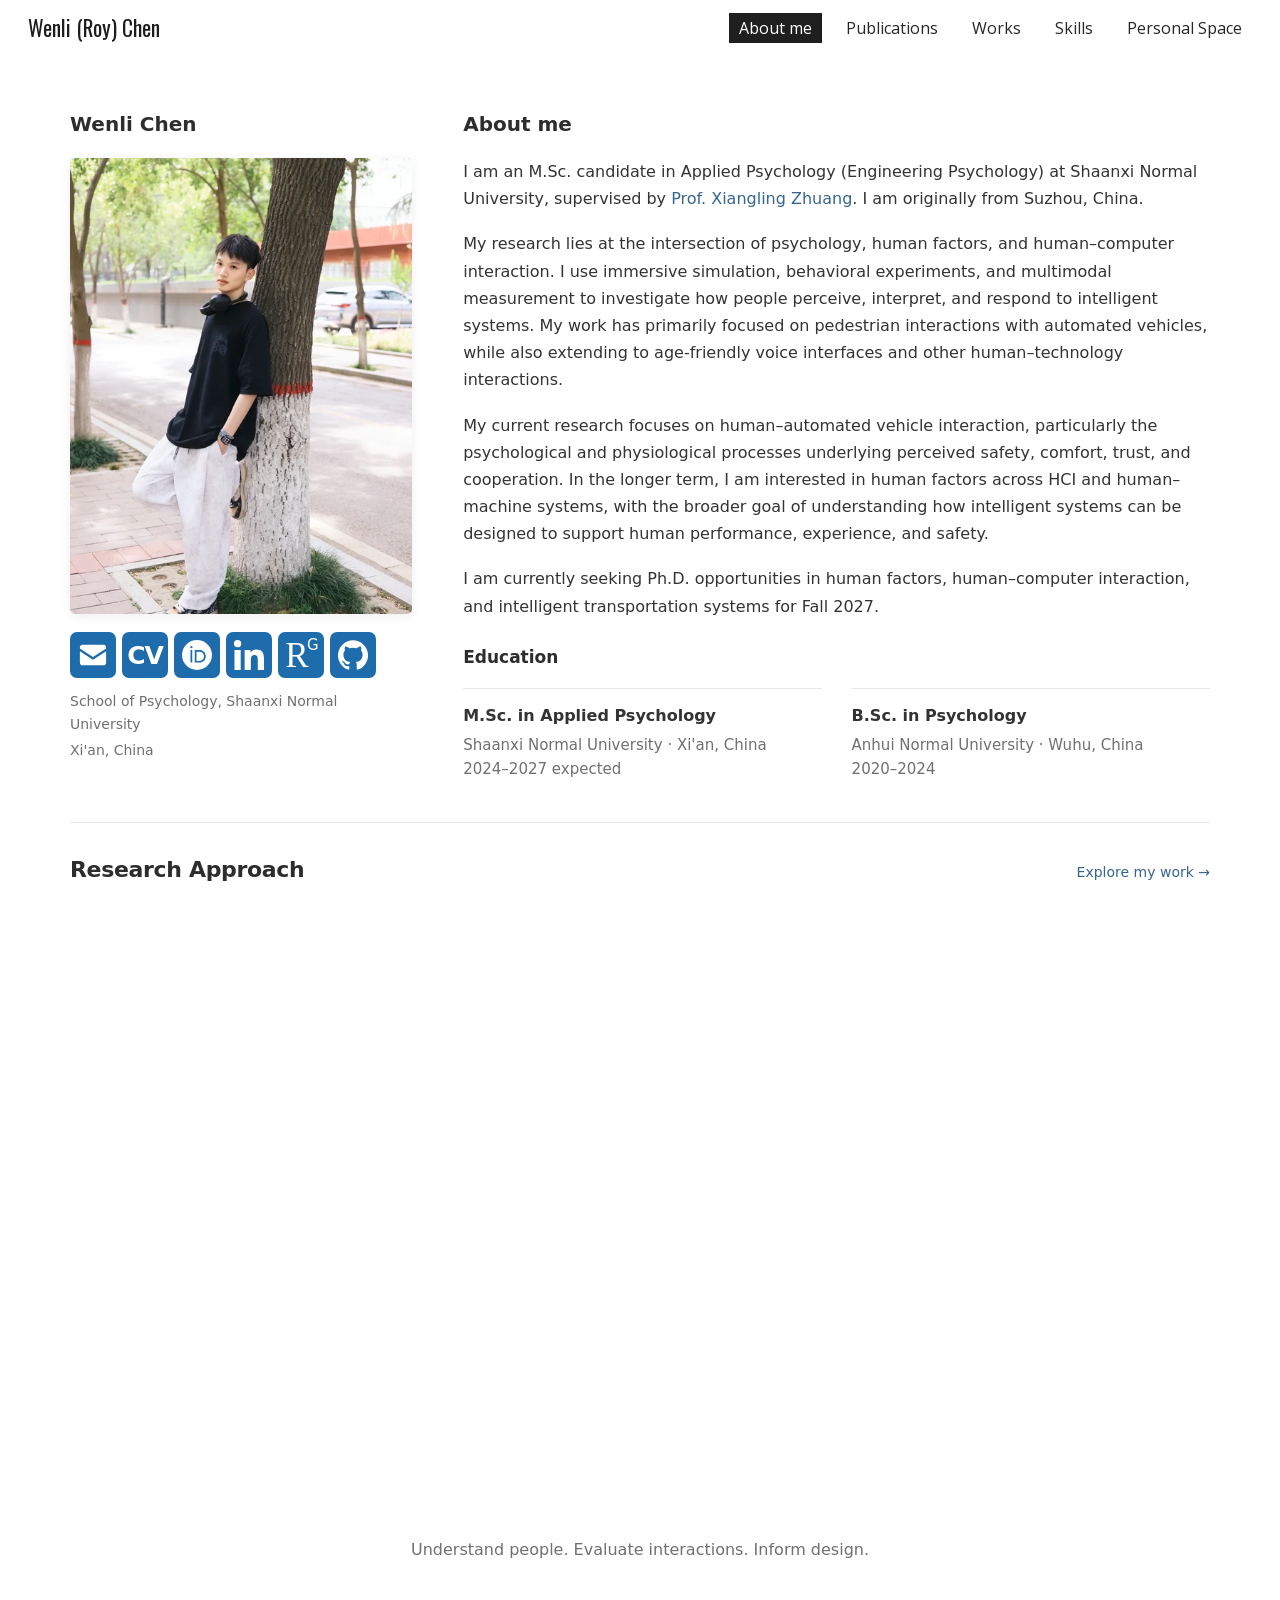
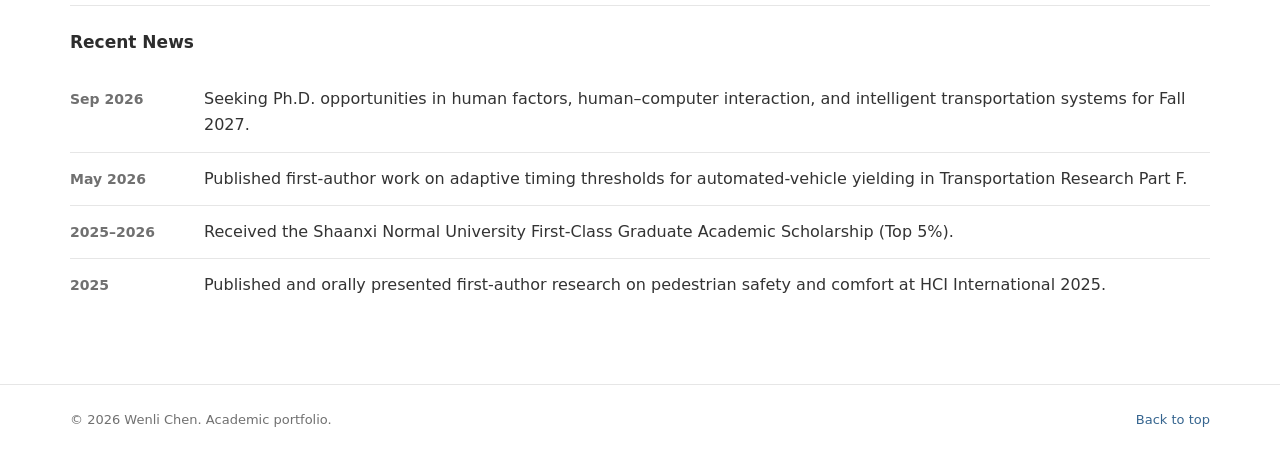
==== commit 78796cea: "Publish website" ====
--- a/index.html
+++ b/index.html
@@ -1 +1 @@
-<!DOCTYPE html><html lang="en"><head><meta charSet="utf-8"/><meta name="viewport" content="width=device-width, initial-scale=1"/><link rel="preload" as="image" imageSrcSet="/media/optimized/profile-60eb44e7e2-480.webp 480w, /media/optimized/profile-60eb44e7e2-960.webp 960w, /media/optimized/profile-60eb44e7e2-1600.webp 1600w" imageSizes="(max-width: 760px) 360px, 342px" fetchPriority="high"/><link rel="stylesheet" href="/_next/static/chunks/0a.~ssnf2oqmj.css" data-precedence="next"/><link rel="preload" as="script" fetchPriority="low" href="/_next/static/chunks/0w2aga045jl1g.js"/><script src="/_next/static/chunks/159a0hv_pbomc.js" async=""></script><script src="/_next/static/chunks/0c_u0uom0kk-9.js" async=""></script><script src="/_next/static/chunks/17is7py1qu.mk.js" async=""></script><script src="/_next/static/chunks/turbopack-0-zrnbq9zxs--.js" async=""></script><script src="/_next/static/chunks/12zbrbrxakma2.js" async=""></script><script src="/_next/static/chunks/17f2ht9wo-phb.js" async=""></script><script src="/_next/static/chunks/0n7gz84jmsrn1.js" async=""></script><script src="/_next/static/chunks/0r7qd-gapp3ly.js" async=""></script><title>Wenli (Roy) Chen | Human Factors &amp; HCI</title><meta name="description" content="Academic portfolio of Wenli Chen, researching human factors, human–AV interaction, and age-friendly HCI."/><link rel="canonical" href="https://roylovecr7.github.io/"/><meta property="og:title" content="Wenli (Roy) Chen | Human Factors &amp; HCI"/><meta property="og:description" content="Researching human–AV interaction, age-friendly HCI, and multimodal human factors."/><meta property="og:site_name" content="Wenli (Roy) Chen Academic Portfolio"/><meta property="og:image" content="https://roylovecr7.github.io/og.png"/><meta property="og:image:width" content="1200"/><meta property="og:image:height" content="630"/><meta property="og:image:alt" content="Wenli Chen — Human Factors, Human–AV Interaction, and Age-Friendly HCI"/><meta property="og:type" content="website"/><meta name="twitter:card" content="summary_large_image"/><meta name="twitter:title" content="Wenli (Roy) Chen | Human Factors &amp; HCI"/><meta name="twitter:description" content="Researching human–AV interaction, age-friendly HCI, and multimodal human factors."/><meta name="twitter:image" content="https://roylovecr7.github.io/og.png"/><script src="/_next/static/chunks/03~yq9q893hmn.js" noModule=""></script></head><body><div hidden=""><!--$--><!--/$--></div><header class="navbar"><div class="nav-inner"><a class="brand" href="/">Wenli (Roy) Chen</a><nav class="desktop-navigation" aria-label="Primary navigation"><a class="active" aria-current="page" href="/">About me</a><a href="/publications/">Publications</a><a href="/works/">Works</a><a href="/skills/">Skills</a><a href="/personal-space/">Personal Space</a></nav><details class="mobile-navigation"><summary>Menu <span aria-hidden="true">☰</span></summary><nav aria-label="Mobile navigation"><a href="/" class="active" aria-current="page">About me</a><a href="/publications">Publications</a><a href="/works">Works</a><a href="/skills">Skills</a><a href="/personal-space">Personal Space</a></nav></details></div></header><main id="top" class="container page-content home-page"><section class="home-grid"><aside class="profile-panel"><h1>Wenli Chen</h1><img width="4160" height="6240" class="profile-image" fetchPriority="high" src="/media/optimized/profile-60eb44e7e2-960.webp" srcSet="/media/optimized/profile-60eb44e7e2-480.webp 480w, /media/optimized/profile-60eb44e7e2-960.webp 960w, /media/optimized/profile-60eb44e7e2-1600.webp 1600w" sizes="(max-width: 760px) 360px, 342px" alt="Wenli Chen" loading="eager" decoding="async"/><div class="profile-contact"><nav class="profile-links" aria-label="Contact and academic profiles"><a href="mailto:cwl010322@snnu.edu.cn" aria-label="Email: cwl010322@snnu.edu.cn" title="Email: cwl010322@snnu.edu.cn"><svg aria-hidden="true" viewBox="0 0 32 32" fill="currentColor"><path d="M5 5h22a3 3 0 0 1 3 3v1L16 18 2 9V8a3 3 0 0 1 3-3Zm25 7v12a3 3 0 0 1-3 3H5a3 3 0 0 1-3-3V12l13 8.4a1.8 1.8 0 0 0 2 0Z"></path></svg></a><a href="/files/CV_WenliChen.pdf" target="_blank" rel="noreferrer" aria-label="Curriculum vitae (PDF)" title="Curriculum vitae (PDF)"><span class="profile-icon-cv" aria-hidden="true">CV</span></a><a href="https://orcid.org/0009-0004-4729-6336" target="_blank" rel="noreferrer" aria-label="ORCID: 0009-0004-4729-6336" title="ORCID: 0009-0004-4729-6336"><svg aria-hidden="true" viewBox="0 0 24 24" fill="currentColor"><path d="M12 0a12 12 0 1 0 0 24 12 12 0 0 0 0-24ZM7.5 4.8a.9.9 0 1 1 0 1.8.9.9 0 0 1 0-1.8ZM6.8 8h1.4v10H6.8V8Zm3.4 0h3.7c3 0 5.1 2 5.1 5s-2.1 5-5.1 5h-3.7V8Zm1.4 1.3v7.4h2.2c2.4 0 3.8-1.5 3.8-3.7s-1.4-3.7-3.8-3.7h-2.2Z" fill-rule="evenodd"></path></svg></a><a href="https://www.linkedin.com/in/wenli-chen-521283392" target="_blank" rel="noreferrer" aria-label="LinkedIn" title="LinkedIn"><svg aria-hidden="true" viewBox="0 0 24 24" fill="currentColor"><path d="M5.37 24H.4V7.98h4.97V24ZM2.88 5.8A2.9 2.9 0 1 1 2.9 0a2.9 2.9 0 0 1-.02 5.8ZM24 24h-4.96v-7.8c0-1.86-.04-4.25-2.59-4.25-2.59 0-2.99 2.02-2.99 4.12V24H8.5V7.98h4.76v2.19h.07c.66-1.25 2.28-2.58 4.7-2.58 5.03 0 5.97 3.31 5.97 7.61V24Z"></path></svg></a><a href="https://www.researchgate.net/profile/Wenli-Chen-14" target="_blank" rel="noreferrer" aria-label="ResearchGate" title="ResearchGate"><span class="profile-icon-researchgate" aria-hidden="true">R<sup>G</sup></span></a><a href="https://github.com/Roylovecr7" target="_blank" rel="noreferrer" aria-label="GitHub" title="GitHub"><svg aria-hidden="true" viewBox="0 0 24 24" fill="currentColor"><path d="M12 .3a12 12 0 0 0-3.79 23.39c.6.11.82-.26.82-.58v-2.23c-3.34.73-4.04-1.42-4.04-1.42-.55-1.39-1.34-1.76-1.34-1.76-1.09-.75.08-.73.08-.73 1.2.09 1.84 1.24 1.84 1.24 1.07 1.83 2.81 1.3 3.49.99.11-.78.42-1.3.76-1.6-2.67-.3-5.47-1.33-5.47-5.93 0-1.31.47-2.38 1.24-3.22-.12-.3-.54-1.52.12-3.18 0 0 1.01-.32 3.3 1.23A11.5 11.5 0 0 1 12 6.1c1.02 0 2.05.14 3.01.4 2.29-1.55 3.3-1.23 3.3-1.23.66 1.66.24 2.88.12 3.18.77.84 1.24 1.91 1.24 3.22 0 4.61-2.8 5.63-5.48 5.93.43.37.81 1.1.81 2.22v3.29c0 .32.22.7.83.58A12 12 0 0 0 12 .3Z"></path></svg></a></nav><p class="profile-affiliation">School of Psychology, Shaanxi Normal University<span>Xi&#x27;an, China</span></p></div></aside><div class="about-copy"><h2>About me</h2><p>I am an M.Sc. candidate in Applied Psychology (Engineering Psychology) at Shaanxi Normal University, supervised by <a href="https://scholar.google.com/citations?user=U7dL7vUAAAAJ&amp;hl=en&amp;oi=ao" target="_blank" rel="noreferrer">Prof. Xiangling Zhuang</a>. I am originally from Suzhou, China.</p><p>My research lies at the intersection of psychology, human factors, and human–computer interaction. I use immersive simulation, behavioral experiments, and multimodal measurement to investigate how people perceive, interpret, and respond to intelligent systems. My work has primarily focused on pedestrian interactions with automated vehicles, while also extending to age-friendly voice interfaces and other human–technology interactions.</p><p>My current research focuses on human–automated vehicle interaction, particularly the psychological and physiological processes underlying perceived safety, comfort, trust, and cooperation. In the longer term, I am interested in human factors across HCI and human–machine systems, with the broader goal of understanding how intelligent systems can be designed to support human performance, experience, and safety.</p><p>I am currently seeking Ph.D. opportunities in human factors, human–computer interaction, and intelligent transportation systems for Fall 2027.</p><section class="home-subsection"><h2>Education</h2><div class="education-list"><article class="education-item"><strong>M.Sc. in Applied Psychology</strong><span>Shaanxi Normal University · Xi&#x27;an, China</span><span>2024–2027 expected</span></article><article class="education-item"><strong>B.Sc. in Psychology</strong><span>Anhui Normal University · Wuhu, China</span><span>2020–2024</span></article></div></section></div></section><section class="home-approach" aria-labelledby="research-approach-heading"><div class="approach-heading"><h2 id="research-approach-heading">Research Approach</h2><a href="/works/">Explore my work →</a></div><figure class="approach-figure"><a class="approach-image-link" href="/media/research-approach.png" target="_blank" rel="noreferrer" aria-label="Open the research approach diagram at full size"><img width="1672" height="941" decoding="async" src="/media/optimized/research-approach-641da9d239-960.webp" srcSet="/media/optimized/research-approach-641da9d239-480.webp 480w, /media/optimized/research-approach-641da9d239-960.webp 960w, /media/optimized/research-approach-641da9d239-1600.webp 1600w" sizes="(max-width: 760px) calc(100vw - 40px), (max-width: 1196px) calc(100vw - 56px), 1140px" alt="Psychology: understand people. Human Factors: evaluate interactions. Design: inform design. Together, these contribute to safer, more comfortable, more inclusive interactions and a better world." loading="lazy"/></a><figcaption>Understand people. Evaluate interactions. Inform design.</figcaption></figure></section><section class="home-news"><h2>Recent News</h2><ul class="news-list" role="list"><li><span class="news-date">Sep 2026</span><span>Seeking Ph.D. opportunities in human factors, human–computer interaction, and intelligent transportation systems for Fall 2027.</span></li><li><span class="news-date">May 2026</span><span>Published first-author work on adaptive timing thresholds for automated-vehicle yielding in Transportation Research Part F.</span></li><li><span class="news-date">2025–2026</span><span>Received the Shaanxi Normal University First-Class Graduate Academic Scholarship (Top 5%).</span></li><li><span class="news-date">2025</span><span>Published and orally presented first-author research on pedestrian safety and comfort at HCI International 2025.</span></li></ul></section></main><footer><div class="container footer-inner"><p>© 2026 Wenli Chen. Academic portfolio.</p><a href="#top">Back to top</a></div></footer><!--$--><!--/$--><script src="/_next/static/chunks/0w2aga045jl1g.js" id="_R_" async=""></script><script>(self.__next_f=self.__next_f||[]).push([0])</script><script>self.__next_f.push([1,"1:\"$Sreact.fragment\"\n2:I[11968,[\"/_next/static/chunks/12zbrbrxakma2.js\",\"/_next/static/chunks/17f2ht9wo-phb.js\",\"/_next/static/chunks/0n7gz84jmsrn1.js\"],\"default\"]\n3:I[87804,[\"/_next/static/chunks/12zbrbrxakma2.js\",\"/_next/static/chunks/17f2ht9wo-phb.js\",\"/_next/static/chunks/0n7gz84jmsrn1.js\"],\"default\"]\n4:I[67295,[\"/_next/static/chunks/12zbrbrxakma2.js\",\"/_next/static/chunks/17f2ht9wo-phb.js\",\"/_next/static/chunks/0n7gz84jmsrn1.js\",\"/_next/static/chunks/0r7qd-gapp3ly.js\"],\"\"]\n12:I[21480,[\"/_next/static/chunks/12zbrbrxakma2.js\",\"/_next/static/chunks/17f2ht9wo-phb.js\",\"/_next/static/chunks/0n7gz84jmsrn1.js\"],\"default\",1]\n:HL[\"/_next/static/chunks/0a.~ssnf2oqmj.css\",\"style\"]\n:HL[\"/media/optimized/profile-60eb44e7e2-960.webp\",\"image\",{\"imageSrcSet\":\"/media/optimized/profile-60eb44e7e2-480.webp 480w, /media/optimized/profile-60eb44e7e2-960.webp 960w, /media/optimized/profile-60eb44e7e2-1600.webp 1600w\",\"imageSizes\":\"(max-width: 760px) 360px, 342px\",\"fetchPriority\":\"high\"}]\n"])</script><script>self.__next_f.push([1,"0:{\"P\":null,\"c\":[\"\",\"\"],\"q\":\"\",\"i\":false,\"f\":[[[\"\",{\"children\":[\"__PAGE__\",{}]},\"$undefined\",\"$undefined\",16],[[\"$\",\"$1\",\"c\",{\"children\":[[[\"$\",\"link\",\"0\",{\"rel\":\"stylesheet\",\"href\":\"/_next/static/chunks/0a.~ssnf2oqmj.css\",\"precedence\":\"next\",\"crossOrigin\":\"$undefined\",\"nonce\":\"$undefined\"}],[\"$\",\"script\",\"script-0\",{\"src\":\"/_next/static/chunks/12zbrbrxakma2.js\",\"async\":true,\"nonce\":\"$undefined\"}],[\"$\",\"script\",\"script-1\",{\"src\":\"/_next/static/chunks/17f2ht9wo-phb.js\",\"async\":true,\"nonce\":\"$undefined\"}],[\"$\",\"script\",\"script-2\",{\"src\":\"/_next/static/chunks/0n7gz84jmsrn1.js\",\"async\":true,\"nonce\":\"$undefined\"}]],[\"$\",\"html\",null,{\"lang\":\"en\",\"children\":[\"$\",\"body\",null,{\"children\":[\"$\",\"$L2\",null,{\"parallelRouterKey\":\"children\",\"error\":\"$undefined\",\"errorStyles\":\"$undefined\",\"errorScripts\":\"$undefined\",\"template\":[\"$\",\"$L3\",null,{}],\"templateStyles\":\"$undefined\",\"templateScripts\":\"$undefined\",\"notFound\":[[[\"$\",\"title\",null,{\"children\":\"404: This page could not be found.\"}],[\"$\",\"div\",null,{\"style\":{\"fontFamily\":\"system-ui,\\\"Segoe UI\\\",Roboto,Helvetica,Arial,sans-serif,\\\"Apple Color Emoji\\\",\\\"Segoe UI Emoji\\\"\",\"height\":\"100vh\",\"textAlign\":\"center\",\"display\":\"flex\",\"flexDirection\":\"column\",\"alignItems\":\"center\",\"justifyContent\":\"center\"},\"children\":[\"$\",\"div\",null,{\"children\":[[\"$\",\"style\",null,{\"dangerouslySetInnerHTML\":{\"__html\":\"body{color:#000;background:#fff;margin:0}.next-error-h1{border-right:1px solid rgba(0,0,0,.3)}@media (prefers-color-scheme:dark){body{color:#fff;background:#000}.next-error-h1{border-right:1px solid rgba(255,255,255,.3)}}\"}}],[\"$\",\"h1\",null,{\"className\":\"next-error-h1\",\"style\":{\"display\":\"inline-block\",\"margin\":\"0 20px 0 0\",\"padding\":\"0 23px 0 0\",\"fontSize\":24,\"fontWeight\":500,\"verticalAlign\":\"top\",\"lineHeight\":\"49px\"},\"children\":404}],[\"$\",\"div\",null,{\"style\":{\"display\":\"inline-block\"},\"children\":[\"$\",\"h2\",null,{\"style\":{\"fontSize\":14,\"fontWeight\":400,\"lineHeight\":\"49px\",\"margin\":0},\"children\":\"This page could not be found.\"}]}]]}]}]],[]],\"forbidden\":\"$undefined\",\"unauthorized\":\"$undefined\"}]}]}]]}],{\"children\":[[\"$\",\"$1\",\"c\",{\"children\":[[[\"$\",\"header\",null,{\"className\":\"navbar\",\"children\":[\"$\",\"div\",null,{\"className\":\"nav-inner\",\"children\":[[\"$\",\"$L4\",null,{\"className\":\"brand\",\"href\":\"/\",\"children\":\"Wenli (Roy) Chen\"}],[\"$\",\"nav\",null,{\"className\":\"desktop-navigation\",\"aria-label\":\"Primary navigation\",\"children\":[[\"$\",\"$L4\",\"about\",{\"className\":\"active\",\"href\":\"/\",\"aria-current\":\"page\",\"children\":\"About me\"}],[\"$\",\"$L4\",\"publications\",{\"className\":\"$undefined\",\"href\":\"/publications\",\"aria-current\":\"$undefined\",\"children\":\"Publications\"}],[\"$\",\"a\",\"works\",{\"className\":\"$undefined\",\"href\":\"/works/\",\"aria-current\":\"$undefined\",\"children\":\"Works\"}],[\"$\",\"$L4\",\"skills\",{\"className\":\"$undefined\",\"href\":\"/skills\",\"aria-current\":\"$undefined\",\"children\":\"Skills\"}],[\"$\",\"$L4\",\"personal-space\",{\"className\":\"$undefined\",\"href\":\"/personal-space\",\"aria-current\":\"$undefined\",\"children\":\"Personal Space\"}]]}],[\"$\",\"details\",null,{\"className\":\"mobile-navigation\",\"children\":[[\"$\",\"summary\",null,{\"children\":[\"Menu \",[\"$\",\"span\",null,{\"aria-hidden\":\"true\",\"children\":\"☰\"}]]}],[\"$\",\"nav\",null,{\"aria-label\":\"Mobile navigation\",\"children\":[[\"$\",\"a\",\"about\",{\"href\":\"/\",\"className\":\"active\",\"aria-current\":\"page\",\"children\":\"About me\"}],[\"$\",\"a\",\"publications\",{\"href\":\"/publications\",\"className\":\"$undefined\",\"aria-current\":\"$undefined\",\"children\":\"Publications\"}],[\"$\",\"a\",\"works\",{\"href\":\"/works\",\"className\":\"$undefined\",\"aria-current\":\"$undefined\",\"children\":\"Works\"}],[\"$\",\"a\",\"skills\",{\"href\":\"/skills\",\"className\":\"$undefined\",\"aria-current\":\"$undefined\",\"children\":\"Skills\"}],[\"$\",\"a\",\"personal-space\",{\"href\":\"/personal-space\",\"className\":\"$undefined\",\"aria-current\":\"$undefined\",\"children\":\"Personal Space\"}]]}]]}]]}]}],[\"$\",\"main\",null,{\"id\":\"top\",\"className\":\"container page-content home-page\",\"children\":[[\"$\",\"section\",null,{\"className\":\"home-grid\",\"children\":[[\"$\",\"aside\",null,{\"className\":\"profile-panel\",\"children\":[[\"$\",\"h1\",null,{\"children\":\"Wenli Chen\"}],[\"$\",\"img\",null,{\"width\":4160,\"height\":6240,\"className\":\"profile-image\",\"fetchPriority\":\"high\",\"src\":\"/media/optimized/profile-60eb44e7e2-960.webp\",\"srcSet\":\"/media/optimized/profile-60eb44e7e2-480.webp 480w, /media/optimized/profile-60eb44e7e2-960.webp 960w, /media/optimized/profile-60eb44e7e2-1600.webp 1600w\",\"sizes\":\"(max-width: 760px) 360px, 342px\",\"alt\":\"Wenli Chen\",\"loading\":\"eager\",\"decoding\":\"async\"}],[\"$\",\"div\",null,{\"className\":\"profile-contact\",\"children\":[[\"$\",\"nav\",null,{\"className\":\"profile-links\",\"aria-label\":\"Contact and academic profiles\",\"children\":[[\"$\",\"a\",null,{\"href\":\"mailto:cwl010322@snnu.edu.cn\",\"aria-label\":\"Email: cwl010322@snnu.edu.cn\",\"title\":\"Email: cwl010322@snnu.edu.cn\",\"children\":[\"$\",\"svg\",null,{\"aria-hidden\":\"true\",\"viewBox\":\"0 0 32 32\",\"fill\":\"currentColor\",\"children\":[\"$\",\"path\",null,{\"d\":\"M5 5h22a3 3 0 0 1 3 3v1L16 18 2 9V8a3 3 0 0 1 3-3Zm25 7v12a3 3 0 0 1-3 3H5a3 3 0 0 1-3-3V12l13 8.4a1.8 1.8 0 0 0 2 0Z\"}]}]}],\"$L5\",\"$L6\",\"$L7\",\"$L8\",\"$L9\"]}],\"$La\"]}]]}],\"$Lb\"]}],\"$Lc\",\"$Ld\"]}],\"$Le\"],[\"$Lf\"],\"$L10\"]}],{},null,false,null]},null,false,null],\"$L11\",false]],\"m\":\"$undefined\",\"G\":[\"$12\",[\"$L13\"]],\"S\":true,\"h\":null,\"s\":\"$undefined\",\"l\":\"$undefined\",\"p\":\"$undefined\",\"d\":\"$undefined\",\"b\":\"6xatas5ZrSD9cZX37bebv\"}\n"])</script><script>self.__next_f.push([1,"14:I[77916,[\"/_next/static/chunks/12zbrbrxakma2.js\",\"/_next/static/chunks/17f2ht9wo-phb.js\",\"/_next/static/chunks/0n7gz84jmsrn1.js\"],\"OutletBoundary\"]\n15:\"$Sreact.suspense\"\n17:I[77916,[\"/_next/static/chunks/12zbrbrxakma2.js\",\"/_next/static/chunks/17f2ht9wo-phb.js\",\"/_next/static/chunks/0n7gz84jmsrn1.js\"],\"ViewportBoundary\"]\n19:I[77916,[\"/_next/static/chunks/12zbrbrxakma2.js\",\"/_next/static/chunks/17f2ht9wo-phb.js\",\"/_next/static/chunks/0n7gz84jmsrn1.js\"],\"MetadataBoundary\"]\n5:[\"$\",\"a\",null,{\"href\":\"/files/CV_WenliChen.pdf\",\"target\":\"_blank\",\"rel\":\"noreferrer\",\"aria-label\":\"Curriculum vitae (PDF)\",\"title\":\"Curriculum vitae (PDF)\",\"children\":[\"$\",\"span\",null,{\"className\":\"profile-icon-cv\",\"aria-hidden\":\"true\",\"children\":\"CV\"}]}]\n6:[\"$\",\"a\",null,{\"href\":\"https://orcid.org/0009-0004-4729-6336\",\"target\":\"_blank\",\"rel\":\"noreferrer\",\"aria-label\":\"ORCID: 0009-0004-4729-6336\",\"title\":\"ORCID: 0009-0004-4729-6336\",\"children\":[\"$\",\"svg\",null,{\"aria-hidden\":\"true\",\"viewBox\":\"0 0 24 24\",\"fill\":\"currentColor\",\"children\":[\"$\",\"path\",null,{\"d\":\"M12 0a12 12 0 1 0 0 24 12 12 0 0 0 0-24ZM7.5 4.8a.9.9 0 1 1 0 1.8.9.9 0 0 1 0-1.8ZM6.8 8h1.4v10H6.8V8Zm3.4 0h3.7c3 0 5.1 2 5.1 5s-2.1 5-5.1 5h-3.7V8Zm1.4 1.3v7.4h2.2c2.4 0 3.8-1.5 3.8-3.7s-1.4-3.7-3.8-3.7h-2.2Z\",\"fillRule\":\"evenodd\"}]}]}]\n7:[\"$\",\"a\",null,{\"href\":\"https://www.linkedin.com/in/wenli-chen-521283392\",\"target\":\"_blank\",\"rel\":\"noreferrer\",\"aria-label\":\"LinkedIn\",\"title\":\"LinkedIn\",\"children\":[\"$\",\"svg\",null,{\"aria-hidden\":\"true\",\"viewBox\":\"0 0 24 24\",\"fill\":\"currentColor\",\"children\":[\"$\",\"path\",null,{\"d\":\"M5.37 24H.4V7.98h4.97V24ZM2.88 5.8A2.9 2.9 0 1 1 2.9 0a2.9 2.9 0 0 1-.02 5.8ZM24 24h-4.96v-7.8c0-1.86-.04-4.25-2.59-4.25-2.59 0-2.99 2.02-2.99 4.12V24H8.5V7.98h4.76v2.19h.07c.66-1.25 2.28-2.58 4.7-2.58 5.03 0 5.97 3.31 5.97 7.61V24Z\"}]}]}]\n8:[\"$\",\"a\",null,{\"href\":\"https://www.researchgate.net/profile/Wenli-Chen-14\",\"target\":\"_blank\",\"rel\":\"noreferrer\",\"aria-label\":\"ResearchGate\",\"title\":\"ResearchGate\",\"children\":[\"$\",\"span\",null,{\"className\":\"profile-icon-researchgate\",\"aria-hidden\":\"true\",\"children\":[\"R\",[\"$\",\"sup\",null,{\"children\":\"G\"}]]}]}]\n9:[\"$\",\"a\",null,{\"href\":\"https://github.com/Roylovecr7\",\"target\":\"_blank\",\"rel\":\"noreferrer\",\"aria-label\":\"GitHub\",\"title\":\"GitHub\",\"children\":[\"$\",\"svg\",null,{\"aria-hidden\":\"true\",\"viewBox\":\"0 0 24 24\",\"fill\":\"currentColor\",\"children\":[\"$\",\"path\",null,{\"d\":\"M12 .3a12 12 0 0 0-3.79 23.39c.6.11.82-.26.82-.58v-2.23c-3.34.73-4.04-1.42-4.04-1.42-.55-1.39-1.34-1.76-1.34-1.76-1.09-.75.08-.73.08-.73 1.2.09 1.84 1.24 1.84 1.24 1.07 1.83 2.81 1.3 3.49.99.11-.78.42-1.3.76-1.6-2.67-.3-5.47-1.33-5.47-5.93 0-1.31.47-2.38 1.24-3.22-.12-.3-.54-1.52.12-3.18 0 0 1.01-.32 3.3 1.23A11.5 11.5 0 0 1 12 6.1c1.02 0 2.05.14 3.01.4 2.29-1.55 3.3-1.23 3.3-1.23.66 1.66.24 2.88.12 3.18.77.84 1.24 1.91 1.24 3.22 0 4.61-2.8 5.63-5.48 5.93.43.37.81 1.1.81 2.22v3.29c0 .32.22.7.83.58A12 12 0 0 0 12 .3Z\"}]}]}]\na:[\"$\",\"p\",null,{\"className\":\"profile-affiliation\",\"children\":[\"School of Psychology, Shaanxi Normal University\",[\"$\",\"span\",null,{\"children\":\"Xi'an, China\"}]]}]\n"])</script><script>self.__next_f.push([1,"b:[\"$\",\"div\",null,{\"className\":\"about-copy\",\"children\":[[\"$\",\"h2\",null,{\"children\":\"About me\"}],[\"$\",\"p\",null,{\"children\":[\"I am an M.Sc. candidate in Applied Psychology (Engineering Psychology) at Shaanxi Normal University, supervised by \",[\"$\",\"a\",null,{\"href\":\"https://scholar.google.com/citations?user=U7dL7vUAAAAJ\u0026hl=en\u0026oi=ao\",\"target\":\"_blank\",\"rel\":\"noreferrer\",\"children\":\"Prof. Xiangling Zhuang\"}],\". I am originally from Suzhou, China.\"]}],[\"$\",\"p\",null,{\"children\":\"My research lies at the intersection of psychology, human factors, and human–computer interaction. I use immersive simulation, behavioral experiments, and multimodal measurement to investigate how people perceive, interpret, and respond to intelligent systems. My work has primarily focused on pedestrian interactions with automated vehicles, while also extending to age-friendly voice interfaces and other human–technology interactions.\"}],[\"$\",\"p\",null,{\"children\":\"My current research focuses on human–automated vehicle interaction, particularly the psychological and physiological processes underlying perceived safety, comfort, trust, and cooperation. In the longer term, I am interested in human factors across HCI and human–machine systems, with the broader goal of understanding how intelligent systems can be designed to support human performance, experience, and safety.\"}],[\"$\",\"p\",null,{\"children\":\"I am currently seeking Ph.D. opportunities in human factors, human–computer interaction, and intelligent transportation systems for Fall 2027.\"}],[\"$\",\"section\",null,{\"className\":\"home-subsection\",\"children\":[[\"$\",\"h2\",null,{\"children\":\"Education\"}],[\"$\",\"div\",null,{\"className\":\"education-list\",\"children\":[[\"$\",\"article\",\"M.Sc. in Applied Psychology\",{\"className\":\"education-item\",\"children\":[[\"$\",\"strong\",null,{\"children\":\"M.Sc. in Applied Psychology\"}],[\"$\",\"span\",null,{\"children\":\"Shaanxi Normal University · Xi'an, China\"}],[\"$\",\"span\",null,{\"children\":\"2024–2027 expected\"}]]}],[\"$\",\"article\",\"B.Sc. in Psychology\",{\"className\":\"education-item\",\"children\":[[\"$\",\"strong\",null,{\"children\":\"B.Sc. in Psychology\"}],[\"$\",\"span\",null,{\"children\":\"Anhui Normal University · Wuhu, China\"}],[\"$\",\"span\",null,{\"children\":\"2020–2024\"}]]}]]}]]}]]}]\n"])</script><script>self.__next_f.push([1,"c:[\"$\",\"section\",null,{\"className\":\"home-approach\",\"aria-labelledby\":\"research-approach-heading\",\"children\":[[\"$\",\"div\",null,{\"className\":\"approach-heading\",\"children\":[[\"$\",\"h2\",null,{\"id\":\"research-approach-heading\",\"children\":\"Research Approach\"}],[\"$\",\"a\",null,{\"href\":\"/works/\",\"children\":\"Explore my work →\"}]]}],[\"$\",\"figure\",null,{\"className\":\"approach-figure\",\"children\":[[\"$\",\"a\",null,{\"className\":\"approach-image-link\",\"href\":\"/media/research-approach.png\",\"target\":\"_blank\",\"rel\":\"noreferrer\",\"aria-label\":\"Open the research approach diagram at full size\",\"children\":[\"$\",\"img\",null,{\"width\":1672,\"height\":941,\"decoding\":\"async\",\"src\":\"/media/optimized/research-approach-641da9d239-960.webp\",\"srcSet\":\"/media/optimized/research-approach-641da9d239-480.webp 480w, /media/optimized/research-approach-641da9d239-960.webp 960w, /media/optimized/research-approach-641da9d239-1600.webp 1600w\",\"sizes\":\"(max-width: 760px) calc(100vw - 40px), (max-width: 1196px) calc(100vw - 56px), 1140px\",\"alt\":\"Psychology: understand people. Human Factors: evaluate interactions. Design: inform design. Together, these contribute to safer, more comfortable, more inclusive interactions and a better world.\",\"loading\":\"lazy\"}]}],[\"$\",\"figcaption\",null,{\"children\":\"Understand people. Evaluate interactions. Inform design.\"}]]}]]}]\n"])</script><script>self.__next_f.push([1,"d:[\"$\",\"section\",null,{\"className\":\"home-news\",\"children\":[[\"$\",\"h2\",null,{\"children\":\"Recent News\"}],[\"$\",\"ul\",null,{\"className\":\"news-list\",\"role\":\"list\",\"children\":[[\"$\",\"li\",\"Sep 2026-Seeking Ph.D. opportunities in human factors, human–computer interaction, and intelligent transportation systems for Fall 2027.\",{\"children\":[[\"$\",\"span\",null,{\"className\":\"news-date\",\"children\":\"Sep 2026\"}],[\"$\",\"span\",null,{\"children\":\"Seeking Ph.D. opportunities in human factors, human–computer interaction, and intelligent transportation systems for Fall 2027.\"}]]}],[\"$\",\"li\",\"May 2026-Published first-author work on adaptive timing thresholds for automated-vehicle yielding in Transportation Research Part F.\",{\"children\":[[\"$\",\"span\",null,{\"className\":\"news-date\",\"children\":\"May 2026\"}],[\"$\",\"span\",null,{\"children\":\"Published first-author work on adaptive timing thresholds for automated-vehicle yielding in Transportation Research Part F.\"}]]}],[\"$\",\"li\",\"2025–2026-Received the Shaanxi Normal University First-Class Graduate Academic Scholarship (Top 5%).\",{\"children\":[[\"$\",\"span\",null,{\"className\":\"news-date\",\"children\":\"2025–2026\"}],[\"$\",\"span\",null,{\"children\":\"Received the Shaanxi Normal University First-Class Graduate Academic Scholarship (Top 5%).\"}]]}],[\"$\",\"li\",\"2025-Published and orally presented first-author research on pedestrian safety and comfort at HCI International 2025.\",{\"children\":[[\"$\",\"span\",null,{\"className\":\"news-date\",\"children\":\"2025\"}],[\"$\",\"span\",null,{\"children\":\"Published and orally presented first-author research on pedestrian safety and comfort at HCI International 2025.\"}]]}]]}]]}]\n"])</script><script>self.__next_f.push([1,"e:[\"$\",\"footer\",null,{\"children\":[\"$\",\"div\",null,{\"className\":\"container footer-inner\",\"children\":[[\"$\",\"p\",null,{\"children\":\"© 2026 Wenli Chen. Academic portfolio.\"}],[\"$\",\"a\",null,{\"href\":\"#top\",\"children\":\"Back to top\"}]]}]}]\nf:[\"$\",\"script\",\"script-0\",{\"src\":\"/_next/static/chunks/0r7qd-gapp3ly.js\",\"async\":true,\"nonce\":\"$undefined\"}]\n10:[\"$\",\"$L14\",null,{\"children\":[\"$\",\"$15\",null,{\"name\":\"Next.MetadataOutlet\",\"children\":\"$@16\"}]}]\n11:[\"$\",\"$1\",\"h\",{\"children\":[null,[\"$\",\"$L17\",null,{\"children\":\"$L18\"}],[\"$\",\"div\",null,{\"hidden\":true,\"children\":[\"$\",\"$L19\",null,{\"children\":[\"$\",\"$15\",null,{\"name\":\"Next.Metadata\",\"children\":\"$L1a\"}]}]}],null]}]\n13:[\"$\",\"link\",\"0\",{\"rel\":\"stylesheet\",\"href\":\"/_next/static/chunks/0a.~ssnf2oqmj.css\",\"precedence\":\"next\",\"crossOrigin\":\"$undefined\",\"nonce\":\"$undefined\"}]\n"])</script><script>self.__next_f.push([1,"18:[[\"$\",\"meta\",\"0\",{\"charSet\":\"utf-8\"}],[\"$\",\"meta\",\"1\",{\"name\":\"viewport\",\"content\":\"width=device-width, initial-scale=1\"}]]\n"])</script><script>self.__next_f.push([1,"16:null\n"])</script><script>self.__next_f.push([1,"1a:[[\"$\",\"title\",\"0\",{\"children\":\"Wenli (Roy) Chen | Human Factors \u0026 HCI\"}],[\"$\",\"meta\",\"1\",{\"name\":\"description\",\"content\":\"Academic portfolio of Wenli Chen, researching human factors, human–AV interaction, and age-friendly HCI.\"}],[\"$\",\"link\",\"2\",{\"rel\":\"canonical\",\"href\":\"https://roylovecr7.github.io/\"}],[\"$\",\"meta\",\"3\",{\"property\":\"og:title\",\"content\":\"Wenli (Roy) Chen | Human Factors \u0026 HCI\"}],[\"$\",\"meta\",\"4\",{\"property\":\"og:description\",\"content\":\"Researching human–AV interaction, age-friendly HCI, and multimodal human factors.\"}],[\"$\",\"meta\",\"5\",{\"property\":\"og:site_name\",\"content\":\"Wenli (Roy) Chen Academic Portfolio\"}],[\"$\",\"meta\",\"6\",{\"property\":\"og:image\",\"content\":\"https://roylovecr7.github.io/og.png\"}],[\"$\",\"meta\",\"7\",{\"property\":\"og:image:width\",\"content\":\"1200\"}],[\"$\",\"meta\",\"8\",{\"property\":\"og:image:height\",\"content\":\"630\"}],[\"$\",\"meta\",\"9\",{\"property\":\"og:image:alt\",\"content\":\"Wenli Chen — Human Factors, Human–AV Interaction, and Age-Friendly HCI\"}],[\"$\",\"meta\",\"10\",{\"property\":\"og:type\",\"content\":\"website\"}],[\"$\",\"meta\",\"11\",{\"name\":\"twitter:card\",\"content\":\"summary_large_image\"}],[\"$\",\"meta\",\"12\",{\"name\":\"twitter:title\",\"content\":\"Wenli (Roy) Chen | Human Factors \u0026 HCI\"}],[\"$\",\"meta\",\"13\",{\"name\":\"twitter:description\",\"content\":\"Researching human–AV interaction, age-friendly HCI, and multimodal human factors.\"}],[\"$\",\"meta\",\"14\",{\"name\":\"twitter:image\",\"content\":\"https://roylovecr7.github.io/og.png\"}]]\n"])</script></body></html>+<!DOCTYPE html><html lang="en"><head><meta charSet="utf-8"/><meta name="viewport" content="width=device-width, initial-scale=1"/><link rel="preload" as="image" imageSrcSet="/media/optimized/profile-60eb44e7e2-480.webp 480w, /media/optimized/profile-60eb44e7e2-960.webp 960w, /media/optimized/profile-60eb44e7e2-1600.webp 1600w" imageSizes="(max-width: 760px) 360px, 342px" fetchPriority="high"/><link rel="stylesheet" href="/_next/static/chunks/0q2hc7dkj9d_l.css" data-precedence="next"/><link rel="preload" as="script" fetchPriority="low" href="/_next/static/chunks/0w2aga045jl1g.js"/><script src="/_next/static/chunks/159a0hv_pbomc.js" async=""></script><script src="/_next/static/chunks/0c_u0uom0kk-9.js" async=""></script><script src="/_next/static/chunks/17is7py1qu.mk.js" async=""></script><script src="/_next/static/chunks/turbopack-0-zrnbq9zxs--.js" async=""></script><script src="/_next/static/chunks/12zbrbrxakma2.js" async=""></script><script src="/_next/static/chunks/17f2ht9wo-phb.js" async=""></script><script src="/_next/static/chunks/0n7gz84jmsrn1.js" async=""></script><script src="/_next/static/chunks/0r7qd-gapp3ly.js" async=""></script><title>Wenli (Roy) Chen | Human Factors &amp; HCI</title><meta name="description" content="Academic portfolio of Wenli Chen, researching human factors, human–AV interaction, and age-friendly HCI."/><link rel="canonical" href="https://roylovecr7.github.io/"/><meta property="og:title" content="Wenli (Roy) Chen | Human Factors &amp; HCI"/><meta property="og:description" content="Researching human–AV interaction, age-friendly HCI, and multimodal human factors."/><meta property="og:site_name" content="Wenli (Roy) Chen Academic Portfolio"/><meta property="og:image" content="https://roylovecr7.github.io/og.png"/><meta property="og:image:width" content="1200"/><meta property="og:image:height" content="630"/><meta property="og:image:alt" content="Wenli Chen — Human Factors, Human–AV Interaction, and Age-Friendly HCI"/><meta property="og:type" content="website"/><meta name="twitter:card" content="summary_large_image"/><meta name="twitter:title" content="Wenli (Roy) Chen | Human Factors &amp; HCI"/><meta name="twitter:description" content="Researching human–AV interaction, age-friendly HCI, and multimodal human factors."/><meta name="twitter:image" content="https://roylovecr7.github.io/og.png"/><script src="/_next/static/chunks/03~yq9q893hmn.js" noModule=""></script></head><body><div hidden=""><!--$--><!--/$--></div><header class="navbar"><div class="nav-inner"><a class="brand" href="/">Wenli (Roy) Chen</a><nav class="desktop-navigation" aria-label="Primary navigation"><a class="active" aria-current="page" href="/">About me</a><a href="/publications/">Publications</a><a href="/works/">Works</a><a href="/skills/">Skills</a><a href="/personal-space/">Personal Space</a></nav><details class="mobile-navigation"><summary>Menu <span aria-hidden="true">☰</span></summary><nav aria-label="Mobile navigation"><a href="/" class="active" aria-current="page">About me</a><a href="/publications">Publications</a><a href="/works">Works</a><a href="/skills">Skills</a><a href="/personal-space">Personal Space</a></nav></details></div></header><main id="top" class="container page-content home-page"><section class="home-grid"><aside class="profile-panel"><h1>Wenli Chen</h1><img width="4160" height="6240" class="profile-image" fetchPriority="high" src="/media/optimized/profile-60eb44e7e2-960.webp" srcSet="/media/optimized/profile-60eb44e7e2-480.webp 480w, /media/optimized/profile-60eb44e7e2-960.webp 960w, /media/optimized/profile-60eb44e7e2-1600.webp 1600w" sizes="(max-width: 760px) 360px, 342px" alt="Wenli Chen" loading="eager" decoding="async"/><div class="profile-contact"><nav class="profile-links" aria-label="Contact and academic profiles"><a href="mailto:cwl010322@snnu.edu.cn" aria-label="Email: cwl010322@snnu.edu.cn" title="Email: cwl010322@snnu.edu.cn"><svg aria-hidden="true" viewBox="0 0 32 32" fill="currentColor"><path d="M5 5h22a3 3 0 0 1 3 3v1L16 18 2 9V8a3 3 0 0 1 3-3Zm25 7v12a3 3 0 0 1-3 3H5a3 3 0 0 1-3-3V12l13 8.4a1.8 1.8 0 0 0 2 0Z"></path></svg></a><a href="/files/CV_WenliChen.pdf" target="_blank" rel="noreferrer" aria-label="Curriculum vitae (PDF)" title="Curriculum vitae (PDF)"><span class="profile-icon-cv" aria-hidden="true">CV</span></a><a href="https://orcid.org/0009-0004-4729-6336" target="_blank" rel="noreferrer" aria-label="ORCID: 0009-0004-4729-6336" title="ORCID: 0009-0004-4729-6336"><svg aria-hidden="true" viewBox="0 0 24 24" fill="currentColor"><path d="M12 0a12 12 0 1 0 0 24 12 12 0 0 0 0-24ZM7.5 4.8a.9.9 0 1 1 0 1.8.9.9 0 0 1 0-1.8ZM6.8 8h1.4v10H6.8V8Zm3.4 0h3.7c3 0 5.1 2 5.1 5s-2.1 5-5.1 5h-3.7V8Zm1.4 1.3v7.4h2.2c2.4 0 3.8-1.5 3.8-3.7s-1.4-3.7-3.8-3.7h-2.2Z" fill-rule="evenodd"></path></svg></a><a href="https://www.linkedin.com/in/wenli-chen-521283392" target="_blank" rel="noreferrer" aria-label="LinkedIn" title="LinkedIn"><svg aria-hidden="true" viewBox="0 0 24 24" fill="currentColor"><path d="M5.37 24H.4V7.98h4.97V24ZM2.88 5.8A2.9 2.9 0 1 1 2.9 0a2.9 2.9 0 0 1-.02 5.8ZM24 24h-4.96v-7.8c0-1.86-.04-4.25-2.59-4.25-2.59 0-2.99 2.02-2.99 4.12V24H8.5V7.98h4.76v2.19h.07c.66-1.25 2.28-2.58 4.7-2.58 5.03 0 5.97 3.31 5.97 7.61V24Z"></path></svg></a><a href="https://www.researchgate.net/profile/Wenli-Chen-14" target="_blank" rel="noreferrer" aria-label="ResearchGate" title="ResearchGate"><span class="profile-icon-researchgate" aria-hidden="true">R<sup>G</sup></span></a><a href="https://github.com/Roylovecr7" target="_blank" rel="noreferrer" aria-label="GitHub" title="GitHub"><svg aria-hidden="true" viewBox="0 0 24 24" fill="currentColor"><path d="M12 .3a12 12 0 0 0-3.79 23.39c.6.11.82-.26.82-.58v-2.23c-3.34.73-4.04-1.42-4.04-1.42-.55-1.39-1.34-1.76-1.34-1.76-1.09-.75.08-.73.08-.73 1.2.09 1.84 1.24 1.84 1.24 1.07 1.83 2.81 1.3 3.49.99.11-.78.42-1.3.76-1.6-2.67-.3-5.47-1.33-5.47-5.93 0-1.31.47-2.38 1.24-3.22-.12-.3-.54-1.52.12-3.18 0 0 1.01-.32 3.3 1.23A11.5 11.5 0 0 1 12 6.1c1.02 0 2.05.14 3.01.4 2.29-1.55 3.3-1.23 3.3-1.23.66 1.66.24 2.88.12 3.18.77.84 1.24 1.91 1.24 3.22 0 4.61-2.8 5.63-5.48 5.93.43.37.81 1.1.81 2.22v3.29c0 .32.22.7.83.58A12 12 0 0 0 12 .3Z"></path></svg></a></nav><p class="profile-affiliation">School of Psychology, Shaanxi Normal University<span>Xi&#x27;an, China</span></p></div></aside><div class="about-copy"><h2>About me</h2><p>I am an M.Sc. candidate in Applied Psychology (Engineering Psychology) at Shaanxi Normal University, supervised by <a href="https://scholar.google.com/citations?user=U7dL7vUAAAAJ&amp;hl=en&amp;oi=ao" target="_blank" rel="noreferrer">Prof. Xiangling Zhuang</a>. I am originally from Suzhou, China.</p><p>My research lies at the intersection of psychology, human factors, and human–computer interaction. I use immersive simulation, behavioral experiments, and multimodal measurement to investigate how people perceive, interpret, and respond to intelligent systems. My work has primarily focused on pedestrian interactions with automated vehicles, while also extending to age-friendly voice interfaces and other human–technology interactions.</p><p>My current research focuses on human–automated vehicle interaction, particularly the psychological and physiological processes underlying perceived safety, comfort, trust, and cooperation. In the longer term, I am interested in human factors across HCI and human–machine systems, with the broader goal of understanding how intelligent systems can be designed to support human performance, experience, and safety.</p><p>I am currently seeking Ph.D. opportunities in human factors, human–computer interaction, and intelligent transportation systems for Fall 2027.</p><section class="home-subsection"><h2>Education</h2><div class="education-list"><article class="education-item"><strong>M.Sc. in Applied Psychology</strong><span>Shaanxi Normal University · Xi&#x27;an, China</span><span>2024–2027 expected</span></article><article class="education-item"><strong>B.Sc. in Psychology</strong><span>Anhui Normal University · Wuhu, China</span><span>2020–2024</span></article></div></section></div></section><section class="home-approach" aria-labelledby="research-approach-heading"><div class="approach-heading"><h2 id="research-approach-heading">Research Approach</h2><a href="/works/">Explore my work →</a></div><figure class="approach-figure"><a class="approach-image-link" href="/media/research-approach.png" target="_blank" rel="noreferrer" aria-label="Open the research approach diagram at full size"><img width="1672" height="941" decoding="async" src="/media/optimized/research-approach-641da9d239-960.webp" srcSet="/media/optimized/research-approach-641da9d239-480.webp 480w, /media/optimized/research-approach-641da9d239-960.webp 960w, /media/optimized/research-approach-641da9d239-1600.webp 1600w" sizes="(max-width: 760px) calc(100vw - 40px), (max-width: 1196px) calc(100vw - 56px), 1140px" alt="Psychology: understand people. Human Factors: evaluate interactions. Design: inform design. Together, these contribute to safer, more comfortable, more inclusive interactions and a better world." loading="lazy"/></a><figcaption>Understand people. Evaluate interactions. Inform design.</figcaption></figure></section><section class="home-news"><h2>Recent News</h2><ul class="news-list" role="list"><li><span class="news-date">Sep 2026</span><span>Seeking Ph.D. opportunities in human factors, human–computer interaction, and intelligent transportation systems for Fall 2027.</span></li><li><span class="news-date">May 2026</span><span>Published first-author work on adaptive timing thresholds for automated-vehicle yielding in Transportation Research Part F.</span></li><li><span class="news-date">2025–2026</span><span>Received the Shaanxi Normal University First-Class Graduate Academic Scholarship (Top 5%).</span></li><li><span class="news-date">2025</span><span>Published and orally presented first-author research on pedestrian safety and comfort at HCI International 2025.</span></li></ul></section></main><footer><div class="container footer-inner"><p>© 2026 Wenli Chen. Academic portfolio.</p><a href="#top">Back to top</a></div></footer><!--$--><!--/$--><script src="/_next/static/chunks/0w2aga045jl1g.js" id="_R_" async=""></script><script>(self.__next_f=self.__next_f||[]).push([0])</script><script>self.__next_f.push([1,"1:\"$Sreact.fragment\"\n2:I[11968,[\"/_next/static/chunks/12zbrbrxakma2.js\",\"/_next/static/chunks/17f2ht9wo-phb.js\",\"/_next/static/chunks/0n7gz84jmsrn1.js\"],\"default\"]\n3:I[87804,[\"/_next/static/chunks/12zbrbrxakma2.js\",\"/_next/static/chunks/17f2ht9wo-phb.js\",\"/_next/static/chunks/0n7gz84jmsrn1.js\"],\"default\"]\n4:I[67295,[\"/_next/static/chunks/12zbrbrxakma2.js\",\"/_next/static/chunks/17f2ht9wo-phb.js\",\"/_next/static/chunks/0n7gz84jmsrn1.js\",\"/_next/static/chunks/0r7qd-gapp3ly.js\"],\"\"]\n12:I[21480,[\"/_next/static/chunks/12zbrbrxakma2.js\",\"/_next/static/chunks/17f2ht9wo-phb.js\",\"/_next/static/chunks/0n7gz84jmsrn1.js\"],\"default\",1]\n:HL[\"/_next/static/chunks/0q2hc7dkj9d_l.css\",\"style\"]\n:HL[\"/media/optimized/profile-60eb44e7e2-960.webp\",\"image\",{\"imageSrcSet\":\"/media/optimized/profile-60eb44e7e2-480.webp 480w, /media/optimized/profile-60eb44e7e2-960.webp 960w, /media/optimized/profile-60eb44e7e2-1600.webp 1600w\",\"imageSizes\":\"(max-width: 760px) 360px, 342px\",\"fetchPriority\":\"high\"}]\n"])</script><script>self.__next_f.push([1,"0:{\"P\":null,\"c\":[\"\",\"\"],\"q\":\"\",\"i\":false,\"f\":[[[\"\",{\"children\":[\"__PAGE__\",{}]},\"$undefined\",\"$undefined\",16],[[\"$\",\"$1\",\"c\",{\"children\":[[[\"$\",\"link\",\"0\",{\"rel\":\"stylesheet\",\"href\":\"/_next/static/chunks/0q2hc7dkj9d_l.css\",\"precedence\":\"next\",\"crossOrigin\":\"$undefined\",\"nonce\":\"$undefined\"}],[\"$\",\"script\",\"script-0\",{\"src\":\"/_next/static/chunks/12zbrbrxakma2.js\",\"async\":true,\"nonce\":\"$undefined\"}],[\"$\",\"script\",\"script-1\",{\"src\":\"/_next/static/chunks/17f2ht9wo-phb.js\",\"async\":true,\"nonce\":\"$undefined\"}],[\"$\",\"script\",\"script-2\",{\"src\":\"/_next/static/chunks/0n7gz84jmsrn1.js\",\"async\":true,\"nonce\":\"$undefined\"}]],[\"$\",\"html\",null,{\"lang\":\"en\",\"children\":[\"$\",\"body\",null,{\"children\":[\"$\",\"$L2\",null,{\"parallelRouterKey\":\"children\",\"error\":\"$undefined\",\"errorStyles\":\"$undefined\",\"errorScripts\":\"$undefined\",\"template\":[\"$\",\"$L3\",null,{}],\"templateStyles\":\"$undefined\",\"templateScripts\":\"$undefined\",\"notFound\":[[[\"$\",\"title\",null,{\"children\":\"404: This page could not be found.\"}],[\"$\",\"div\",null,{\"style\":{\"fontFamily\":\"system-ui,\\\"Segoe UI\\\",Roboto,Helvetica,Arial,sans-serif,\\\"Apple Color Emoji\\\",\\\"Segoe UI Emoji\\\"\",\"height\":\"100vh\",\"textAlign\":\"center\",\"display\":\"flex\",\"flexDirection\":\"column\",\"alignItems\":\"center\",\"justifyContent\":\"center\"},\"children\":[\"$\",\"div\",null,{\"children\":[[\"$\",\"style\",null,{\"dangerouslySetInnerHTML\":{\"__html\":\"body{color:#000;background:#fff;margin:0}.next-error-h1{border-right:1px solid rgba(0,0,0,.3)}@media (prefers-color-scheme:dark){body{color:#fff;background:#000}.next-error-h1{border-right:1px solid rgba(255,255,255,.3)}}\"}}],[\"$\",\"h1\",null,{\"className\":\"next-error-h1\",\"style\":{\"display\":\"inline-block\",\"margin\":\"0 20px 0 0\",\"padding\":\"0 23px 0 0\",\"fontSize\":24,\"fontWeight\":500,\"verticalAlign\":\"top\",\"lineHeight\":\"49px\"},\"children\":404}],[\"$\",\"div\",null,{\"style\":{\"display\":\"inline-block\"},\"children\":[\"$\",\"h2\",null,{\"style\":{\"fontSize\":14,\"fontWeight\":400,\"lineHeight\":\"49px\",\"margin\":0},\"children\":\"This page could not be found.\"}]}]]}]}]],[]],\"forbidden\":\"$undefined\",\"unauthorized\":\"$undefined\"}]}]}]]}],{\"children\":[[\"$\",\"$1\",\"c\",{\"children\":[[[\"$\",\"header\",null,{\"className\":\"navbar\",\"children\":[\"$\",\"div\",null,{\"className\":\"nav-inner\",\"children\":[[\"$\",\"$L4\",null,{\"className\":\"brand\",\"href\":\"/\",\"children\":\"Wenli (Roy) Chen\"}],[\"$\",\"nav\",null,{\"className\":\"desktop-navigation\",\"aria-label\":\"Primary navigation\",\"children\":[[\"$\",\"$L4\",\"about\",{\"className\":\"active\",\"href\":\"/\",\"aria-current\":\"page\",\"children\":\"About me\"}],[\"$\",\"$L4\",\"publications\",{\"className\":\"$undefined\",\"href\":\"/publications\",\"aria-current\":\"$undefined\",\"children\":\"Publications\"}],[\"$\",\"a\",\"works\",{\"className\":\"$undefined\",\"href\":\"/works/\",\"aria-current\":\"$undefined\",\"children\":\"Works\"}],[\"$\",\"$L4\",\"skills\",{\"className\":\"$undefined\",\"href\":\"/skills\",\"aria-current\":\"$undefined\",\"children\":\"Skills\"}],[\"$\",\"$L4\",\"personal-space\",{\"className\":\"$undefined\",\"href\":\"/personal-space\",\"aria-current\":\"$undefined\",\"children\":\"Personal Space\"}]]}],[\"$\",\"details\",null,{\"className\":\"mobile-navigation\",\"children\":[[\"$\",\"summary\",null,{\"children\":[\"Menu \",[\"$\",\"span\",null,{\"aria-hidden\":\"true\",\"children\":\"☰\"}]]}],[\"$\",\"nav\",null,{\"aria-label\":\"Mobile navigation\",\"children\":[[\"$\",\"a\",\"about\",{\"href\":\"/\",\"className\":\"active\",\"aria-current\":\"page\",\"children\":\"About me\"}],[\"$\",\"a\",\"publications\",{\"href\":\"/publications\",\"className\":\"$undefined\",\"aria-current\":\"$undefined\",\"children\":\"Publications\"}],[\"$\",\"a\",\"works\",{\"href\":\"/works\",\"className\":\"$undefined\",\"aria-current\":\"$undefined\",\"children\":\"Works\"}],[\"$\",\"a\",\"skills\",{\"href\":\"/skills\",\"className\":\"$undefined\",\"aria-current\":\"$undefined\",\"children\":\"Skills\"}],[\"$\",\"a\",\"personal-space\",{\"href\":\"/personal-space\",\"className\":\"$undefined\",\"aria-current\":\"$undefined\",\"children\":\"Personal Space\"}]]}]]}]]}]}],[\"$\",\"main\",null,{\"id\":\"top\",\"className\":\"container page-content home-page\",\"children\":[[\"$\",\"section\",null,{\"className\":\"home-grid\",\"children\":[[\"$\",\"aside\",null,{\"className\":\"profile-panel\",\"children\":[[\"$\",\"h1\",null,{\"children\":\"Wenli Chen\"}],[\"$\",\"img\",null,{\"width\":4160,\"height\":6240,\"className\":\"profile-image\",\"fetchPriority\":\"high\",\"src\":\"/media/optimized/profile-60eb44e7e2-960.webp\",\"srcSet\":\"/media/optimized/profile-60eb44e7e2-480.webp 480w, /media/optimized/profile-60eb44e7e2-960.webp 960w, /media/optimized/profile-60eb44e7e2-1600.webp 1600w\",\"sizes\":\"(max-width: 760px) 360px, 342px\",\"alt\":\"Wenli Chen\",\"loading\":\"eager\",\"decoding\":\"async\"}],[\"$\",\"div\",null,{\"className\":\"profile-contact\",\"children\":[[\"$\",\"nav\",null,{\"className\":\"profile-links\",\"aria-label\":\"Contact and academic profiles\",\"children\":[[\"$\",\"a\",null,{\"href\":\"mailto:cwl010322@snnu.edu.cn\",\"aria-label\":\"Email: cwl010322@snnu.edu.cn\",\"title\":\"Email: cwl010322@snnu.edu.cn\",\"children\":[\"$\",\"svg\",null,{\"aria-hidden\":\"true\",\"viewBox\":\"0 0 32 32\",\"fill\":\"currentColor\",\"children\":[\"$\",\"path\",null,{\"d\":\"M5 5h22a3 3 0 0 1 3 3v1L16 18 2 9V8a3 3 0 0 1 3-3Zm25 7v12a3 3 0 0 1-3 3H5a3 3 0 0 1-3-3V12l13 8.4a1.8 1.8 0 0 0 2 0Z\"}]}]}],\"$L5\",\"$L6\",\"$L7\",\"$L8\",\"$L9\"]}],\"$La\"]}]]}],\"$Lb\"]}],\"$Lc\",\"$Ld\"]}],\"$Le\"],[\"$Lf\"],\"$L10\"]}],{},null,false,null]},null,false,null],\"$L11\",false]],\"m\":\"$undefined\",\"G\":[\"$12\",[\"$L13\"]],\"S\":true,\"h\":null,\"s\":\"$undefined\",\"l\":\"$undefined\",\"p\":\"$undefined\",\"d\":\"$undefined\",\"b\":\"3SkDA_lJIves13RqxBrOW\"}\n"])</script><script>self.__next_f.push([1,"14:I[77916,[\"/_next/static/chunks/12zbrbrxakma2.js\",\"/_next/static/chunks/17f2ht9wo-phb.js\",\"/_next/static/chunks/0n7gz84jmsrn1.js\"],\"OutletBoundary\"]\n15:\"$Sreact.suspense\"\n17:I[77916,[\"/_next/static/chunks/12zbrbrxakma2.js\",\"/_next/static/chunks/17f2ht9wo-phb.js\",\"/_next/static/chunks/0n7gz84jmsrn1.js\"],\"ViewportBoundary\"]\n19:I[77916,[\"/_next/static/chunks/12zbrbrxakma2.js\",\"/_next/static/chunks/17f2ht9wo-phb.js\",\"/_next/static/chunks/0n7gz84jmsrn1.js\"],\"MetadataBoundary\"]\n5:[\"$\",\"a\",null,{\"href\":\"/files/CV_WenliChen.pdf\",\"target\":\"_blank\",\"rel\":\"noreferrer\",\"aria-label\":\"Curriculum vitae (PDF)\",\"title\":\"Curriculum vitae (PDF)\",\"children\":[\"$\",\"span\",null,{\"className\":\"profile-icon-cv\",\"aria-hidden\":\"true\",\"children\":\"CV\"}]}]\n6:[\"$\",\"a\",null,{\"href\":\"https://orcid.org/0009-0004-4729-6336\",\"target\":\"_blank\",\"rel\":\"noreferrer\",\"aria-label\":\"ORCID: 0009-0004-4729-6336\",\"title\":\"ORCID: 0009-0004-4729-6336\",\"children\":[\"$\",\"svg\",null,{\"aria-hidden\":\"true\",\"viewBox\":\"0 0 24 24\",\"fill\":\"currentColor\",\"children\":[\"$\",\"path\",null,{\"d\":\"M12 0a12 12 0 1 0 0 24 12 12 0 0 0 0-24ZM7.5 4.8a.9.9 0 1 1 0 1.8.9.9 0 0 1 0-1.8ZM6.8 8h1.4v10H6.8V8Zm3.4 0h3.7c3 0 5.1 2 5.1 5s-2.1 5-5.1 5h-3.7V8Zm1.4 1.3v7.4h2.2c2.4 0 3.8-1.5 3.8-3.7s-1.4-3.7-3.8-3.7h-2.2Z\",\"fillRule\":\"evenodd\"}]}]}]\n7:[\"$\",\"a\",null,{\"href\":\"https://www.linkedin.com/in/wenli-chen-521283392\",\"target\":\"_blank\",\"rel\":\"noreferrer\",\"aria-label\":\"LinkedIn\",\"title\":\"LinkedIn\",\"children\":[\"$\",\"svg\",null,{\"aria-hidden\":\"true\",\"viewBox\":\"0 0 24 24\",\"fill\":\"currentColor\",\"children\":[\"$\",\"path\",null,{\"d\":\"M5.37 24H.4V7.98h4.97V24ZM2.88 5.8A2.9 2.9 0 1 1 2.9 0a2.9 2.9 0 0 1-.02 5.8ZM24 24h-4.96v-7.8c0-1.86-.04-4.25-2.59-4.25-2.59 0-2.99 2.02-2.99 4.12V24H8.5V7.98h4.76v2.19h.07c.66-1.25 2.28-2.58 4.7-2.58 5.03 0 5.97 3.31 5.97 7.61V24Z\"}]}]}]\n8:[\"$\",\"a\",null,{\"href\":\"https://www.researchgate.net/profile/Wenli-Chen-14\",\"target\":\"_blank\",\"rel\":\"noreferrer\",\"aria-label\":\"ResearchGate\",\"title\":\"ResearchGate\",\"children\":[\"$\",\"span\",null,{\"className\":\"profile-icon-researchgate\",\"aria-hidden\":\"true\",\"children\":[\"R\",[\"$\",\"sup\",null,{\"children\":\"G\"}]]}]}]\n9:[\"$\",\"a\",null,{\"href\":\"https://github.com/Roylovecr7\",\"target\":\"_blank\",\"rel\":\"noreferrer\",\"aria-label\":\"GitHub\",\"title\":\"GitHub\",\"children\":[\"$\",\"svg\",null,{\"aria-hidden\":\"true\",\"viewBox\":\"0 0 24 24\",\"fill\":\"currentColor\",\"children\":[\"$\",\"path\",null,{\"d\":\"M12 .3a12 12 0 0 0-3.79 23.39c.6.11.82-.26.82-.58v-2.23c-3.34.73-4.04-1.42-4.04-1.42-.55-1.39-1.34-1.76-1.34-1.76-1.09-.75.08-.73.08-.73 1.2.09 1.84 1.24 1.84 1.24 1.07 1.83 2.81 1.3 3.49.99.11-.78.42-1.3.76-1.6-2.67-.3-5.47-1.33-5.47-5.93 0-1.31.47-2.38 1.24-3.22-.12-.3-.54-1.52.12-3.18 0 0 1.01-.32 3.3 1.23A11.5 11.5 0 0 1 12 6.1c1.02 0 2.05.14 3.01.4 2.29-1.55 3.3-1.23 3.3-1.23.66 1.66.24 2.88.12 3.18.77.84 1.24 1.91 1.24 3.22 0 4.61-2.8 5.63-5.48 5.93.43.37.81 1.1.81 2.22v3.29c0 .32.22.7.83.58A12 12 0 0 0 12 .3Z\"}]}]}]\na:[\"$\",\"p\",null,{\"className\":\"profile-affiliation\",\"children\":[\"School of Psychology, Shaanxi Normal University\",[\"$\",\"span\",null,{\"children\":\"Xi'an, China\"}]]}]\n"])</script><script>self.__next_f.push([1,"b:[\"$\",\"div\",null,{\"className\":\"about-copy\",\"children\":[[\"$\",\"h2\",null,{\"children\":\"About me\"}],[\"$\",\"p\",null,{\"children\":[\"I am an M.Sc. candidate in Applied Psychology (Engineering Psychology) at Shaanxi Normal University, supervised by \",[\"$\",\"a\",null,{\"href\":\"https://scholar.google.com/citations?user=U7dL7vUAAAAJ\u0026hl=en\u0026oi=ao\",\"target\":\"_blank\",\"rel\":\"noreferrer\",\"children\":\"Prof. Xiangling Zhuang\"}],\". I am originally from Suzhou, China.\"]}],[\"$\",\"p\",null,{\"children\":\"My research lies at the intersection of psychology, human factors, and human–computer interaction. I use immersive simulation, behavioral experiments, and multimodal measurement to investigate how people perceive, interpret, and respond to intelligent systems. My work has primarily focused on pedestrian interactions with automated vehicles, while also extending to age-friendly voice interfaces and other human–technology interactions.\"}],[\"$\",\"p\",null,{\"children\":\"My current research focuses on human–automated vehicle interaction, particularly the psychological and physiological processes underlying perceived safety, comfort, trust, and cooperation. In the longer term, I am interested in human factors across HCI and human–machine systems, with the broader goal of understanding how intelligent systems can be designed to support human performance, experience, and safety.\"}],[\"$\",\"p\",null,{\"children\":\"I am currently seeking Ph.D. opportunities in human factors, human–computer interaction, and intelligent transportation systems for Fall 2027.\"}],[\"$\",\"section\",null,{\"className\":\"home-subsection\",\"children\":[[\"$\",\"h2\",null,{\"children\":\"Education\"}],[\"$\",\"div\",null,{\"className\":\"education-list\",\"children\":[[\"$\",\"article\",\"M.Sc. in Applied Psychology\",{\"className\":\"education-item\",\"children\":[[\"$\",\"strong\",null,{\"children\":\"M.Sc. in Applied Psychology\"}],[\"$\",\"span\",null,{\"children\":\"Shaanxi Normal University · Xi'an, China\"}],[\"$\",\"span\",null,{\"children\":\"2024–2027 expected\"}]]}],[\"$\",\"article\",\"B.Sc. in Psychology\",{\"className\":\"education-item\",\"children\":[[\"$\",\"strong\",null,{\"children\":\"B.Sc. in Psychology\"}],[\"$\",\"span\",null,{\"children\":\"Anhui Normal University · Wuhu, China\"}],[\"$\",\"span\",null,{\"children\":\"2020–2024\"}]]}]]}]]}]]}]\n"])</script><script>self.__next_f.push([1,"c:[\"$\",\"section\",null,{\"className\":\"home-approach\",\"aria-labelledby\":\"research-approach-heading\",\"children\":[[\"$\",\"div\",null,{\"className\":\"approach-heading\",\"children\":[[\"$\",\"h2\",null,{\"id\":\"research-approach-heading\",\"children\":\"Research Approach\"}],[\"$\",\"a\",null,{\"href\":\"/works/\",\"children\":\"Explore my work →\"}]]}],[\"$\",\"figure\",null,{\"className\":\"approach-figure\",\"children\":[[\"$\",\"a\",null,{\"className\":\"approach-image-link\",\"href\":\"/media/research-approach.png\",\"target\":\"_blank\",\"rel\":\"noreferrer\",\"aria-label\":\"Open the research approach diagram at full size\",\"children\":[\"$\",\"img\",null,{\"width\":1672,\"height\":941,\"decoding\":\"async\",\"src\":\"/media/optimized/research-approach-641da9d239-960.webp\",\"srcSet\":\"/media/optimized/research-approach-641da9d239-480.webp 480w, /media/optimized/research-approach-641da9d239-960.webp 960w, /media/optimized/research-approach-641da9d239-1600.webp 1600w\",\"sizes\":\"(max-width: 760px) calc(100vw - 40px), (max-width: 1196px) calc(100vw - 56px), 1140px\",\"alt\":\"Psychology: understand people. Human Factors: evaluate interactions. Design: inform design. Together, these contribute to safer, more comfortable, more inclusive interactions and a better world.\",\"loading\":\"lazy\"}]}],[\"$\",\"figcaption\",null,{\"children\":\"Understand people. Evaluate interactions. Inform design.\"}]]}]]}]\n"])</script><script>self.__next_f.push([1,"d:[\"$\",\"section\",null,{\"className\":\"home-news\",\"children\":[[\"$\",\"h2\",null,{\"children\":\"Recent News\"}],[\"$\",\"ul\",null,{\"className\":\"news-list\",\"role\":\"list\",\"children\":[[\"$\",\"li\",\"Sep 2026-Seeking Ph.D. opportunities in human factors, human–computer interaction, and intelligent transportation systems for Fall 2027.\",{\"children\":[[\"$\",\"span\",null,{\"className\":\"news-date\",\"children\":\"Sep 2026\"}],[\"$\",\"span\",null,{\"children\":\"Seeking Ph.D. opportunities in human factors, human–computer interaction, and intelligent transportation systems for Fall 2027.\"}]]}],[\"$\",\"li\",\"May 2026-Published first-author work on adaptive timing thresholds for automated-vehicle yielding in Transportation Research Part F.\",{\"children\":[[\"$\",\"span\",null,{\"className\":\"news-date\",\"children\":\"May 2026\"}],[\"$\",\"span\",null,{\"children\":\"Published first-author work on adaptive timing thresholds for automated-vehicle yielding in Transportation Research Part F.\"}]]}],[\"$\",\"li\",\"2025–2026-Received the Shaanxi Normal University First-Class Graduate Academic Scholarship (Top 5%).\",{\"children\":[[\"$\",\"span\",null,{\"className\":\"news-date\",\"children\":\"2025–2026\"}],[\"$\",\"span\",null,{\"children\":\"Received the Shaanxi Normal University First-Class Graduate Academic Scholarship (Top 5%).\"}]]}],[\"$\",\"li\",\"2025-Published and orally presented first-author research on pedestrian safety and comfort at HCI International 2025.\",{\"children\":[[\"$\",\"span\",null,{\"className\":\"news-date\",\"children\":\"2025\"}],[\"$\",\"span\",null,{\"children\":\"Published and orally presented first-author research on pedestrian safety and comfort at HCI International 2025.\"}]]}]]}]]}]\n"])</script><script>self.__next_f.push([1,"e:[\"$\",\"footer\",null,{\"children\":[\"$\",\"div\",null,{\"className\":\"container footer-inner\",\"children\":[[\"$\",\"p\",null,{\"children\":\"© 2026 Wenli Chen. Academic portfolio.\"}],[\"$\",\"a\",null,{\"href\":\"#top\",\"children\":\"Back to top\"}]]}]}]\nf:[\"$\",\"script\",\"script-0\",{\"src\":\"/_next/static/chunks/0r7qd-gapp3ly.js\",\"async\":true,\"nonce\":\"$undefined\"}]\n10:[\"$\",\"$L14\",null,{\"children\":[\"$\",\"$15\",null,{\"name\":\"Next.MetadataOutlet\",\"children\":\"$@16\"}]}]\n11:[\"$\",\"$1\",\"h\",{\"children\":[null,[\"$\",\"$L17\",null,{\"children\":\"$L18\"}],[\"$\",\"div\",null,{\"hidden\":true,\"children\":[\"$\",\"$L19\",null,{\"children\":[\"$\",\"$15\",null,{\"name\":\"Next.Metadata\",\"children\":\"$L1a\"}]}]}],null]}]\n13:[\"$\",\"link\",\"0\",{\"rel\":\"stylesheet\",\"href\":\"/_next/static/chunks/0q2hc7dkj9d_l.css\",\"precedence\":\"next\",\"crossOrigin\":\"$undefined\",\"nonce\":\"$undefined\"}]\n"])</script><script>self.__next_f.push([1,"18:[[\"$\",\"meta\",\"0\",{\"charSet\":\"utf-8\"}],[\"$\",\"meta\",\"1\",{\"name\":\"viewport\",\"content\":\"width=device-width, initial-scale=1\"}]]\n"])</script><script>self.__next_f.push([1,"16:null\n"])</script><script>self.__next_f.push([1,"1a:[[\"$\",\"title\",\"0\",{\"children\":\"Wenli (Roy) Chen | Human Factors \u0026 HCI\"}],[\"$\",\"meta\",\"1\",{\"name\":\"description\",\"content\":\"Academic portfolio of Wenli Chen, researching human factors, human–AV interaction, and age-friendly HCI.\"}],[\"$\",\"link\",\"2\",{\"rel\":\"canonical\",\"href\":\"https://roylovecr7.github.io/\"}],[\"$\",\"meta\",\"3\",{\"property\":\"og:title\",\"content\":\"Wenli (Roy) Chen | Human Factors \u0026 HCI\"}],[\"$\",\"meta\",\"4\",{\"property\":\"og:description\",\"content\":\"Researching human–AV interaction, age-friendly HCI, and multimodal human factors.\"}],[\"$\",\"meta\",\"5\",{\"property\":\"og:site_name\",\"content\":\"Wenli (Roy) Chen Academic Portfolio\"}],[\"$\",\"meta\",\"6\",{\"property\":\"og:image\",\"content\":\"https://roylovecr7.github.io/og.png\"}],[\"$\",\"meta\",\"7\",{\"property\":\"og:image:width\",\"content\":\"1200\"}],[\"$\",\"meta\",\"8\",{\"property\":\"og:image:height\",\"content\":\"630\"}],[\"$\",\"meta\",\"9\",{\"property\":\"og:image:alt\",\"content\":\"Wenli Chen — Human Factors, Human–AV Interaction, and Age-Friendly HCI\"}],[\"$\",\"meta\",\"10\",{\"property\":\"og:type\",\"content\":\"website\"}],[\"$\",\"meta\",\"11\",{\"name\":\"twitter:card\",\"content\":\"summary_large_image\"}],[\"$\",\"meta\",\"12\",{\"name\":\"twitter:title\",\"content\":\"Wenli (Roy) Chen | Human Factors \u0026 HCI\"}],[\"$\",\"meta\",\"13\",{\"name\":\"twitter:description\",\"content\":\"Researching human–AV interaction, age-friendly HCI, and multimodal human factors.\"}],[\"$\",\"meta\",\"14\",{\"name\":\"twitter:image\",\"content\":\"https://roylovecr7.github.io/og.png\"}]]\n"])</script></body></html>
--- a/_next/static/chunks/0q2hc7dkj9d_l.css
+++ b/_next/static/chunks/0q2hc7dkj9d_l.css
@@ -0,0 +1,2 @@
+@font-face{font-family:Open Sans;font-style:normal;font-weight:400;font-stretch:100%;font-display:swap;src:url(/fonts/open-sans-400-latin.woff2)format("woff2");unicode-range:U+??,U+131,U+152-153,U+2BB-2BC,U+2C6,U+2DA,U+2DC,U+304,U+308,U+329,U+2000-206F,U+20AC,U+2122,U+2191,U+2193,U+2212,U+2215,U+FEFF,U+FFFD}@font-face{font-family:Open Sans;font-style:normal;font-weight:600;font-stretch:100%;font-display:swap;src:url(/fonts/open-sans-400-latin.woff2)format("woff2");unicode-range:U+??,U+131,U+152-153,U+2BB-2BC,U+2C6,U+2DA,U+2DC,U+304,U+308,U+329,U+2000-206F,U+20AC,U+2122,U+2191,U+2193,U+2212,U+2215,U+FEFF,U+FFFD}@font-face{font-family:Oswald;font-style:normal;font-weight:400;font-display:swap;src:url(/fonts/oswald-400-latin.woff2)format("woff2");unicode-range:U+??,U+131,U+152-153,U+2BB-2BC,U+2C6,U+2DA,U+2DC,U+304,U+308,U+329,U+2000-206F,U+20AC,U+2122,U+2191,U+2193,U+2212,U+2215,U+FEFF,U+FFFD}
+:root{--accent:#456f9c;--blue:#36658f;--font-sans:system-ui, -apple-system, BlinkMacSystemFont, "Segoe UI", Roboto, "Helvetica Neue", Arial, sans-serif;--dark:#222;--text:#333;--muted:#707070;--rule:#e6e6e6;--soft:#f7f7f6;--header-height:56px}*{box-sizing:border-box}html{scroll-behavior:smooth;scroll-padding-top:calc(var(--header-height) + 24px)}body{min-height:100svh;color:var(--text);font-family:var(--font-sans);background:#fff;flex-direction:column;margin:0;font-size:16px;font-weight:400;line-height:1.65;display:flex}a{color:var(--blue);text-underline-offset:4px;text-decoration:none}a:hover{text-decoration:underline}a:focus-visible,button:focus-visible{outline:2px solid var(--blue);outline-offset:4px}::selection{color:#222;background:#e1ebf5}.container{width:min(1140px,100% - 56px);margin:0 auto}.navbar{z-index:20;min-height:var(--header-height);background:#fff;font-family:Open Sans,Arial,Helvetica,sans-serif;position:fixed;inset:0 0 auto}.nav-inner{width:100%;min-height:var(--header-height);justify-content:space-between;align-items:center;gap:24px;padding:0 28px;display:flex}.brand{color:#1d1d1d;align-items:center;font-family:Oswald,Arial Narrow,sans-serif;font-size:21.3333px;font-weight:400;line-height:1.26;display:flex}.brand:hover{color:#1d1d1d;text-decoration:none}.navbar nav{align-items:center;gap:14px;display:flex}.navbar nav a{color:#262626;white-space:nowrap;align-items:center;min-height:30px;padding:0 10px;font-size:16px;font-weight:400;line-height:1.88;transition:color .16s,background-color .16s;display:flex}.navbar nav a:hover{color:#222;background:#f2f2f2;text-decoration:none}.navbar nav a.active,.navbar nav a.active:hover{color:#fff;background:#1f1f1f}.mobile-navigation{display:none}.page-content{flex:1;padding-top:130px;padding-bottom:72px}h1,h2,h3{color:#2d2d2d}h1{margin:0}h2{margin:0;font-size:18px;line-height:1.4}h3{margin:0;font-size:17px;line-height:1.45}p{margin:0 0 15px}ul,ol{margin-top:10px}.page-title{text-align:center;letter-spacing:-.035em;margin:0;font-size:clamp(34px,4vw,46px);font-weight:600;line-height:1.2}.title-rule{background:var(--accent);width:48px;height:3px;margin:20px auto 44px}.section-heading{background:var(--soft);border-radius:4px;margin:0 0 27px;padding:18px 28px;font-size:17px;font-weight:700}.home-page{padding-top:110px}.home-grid{grid-template-columns:minmax(245px,30%) minmax(0,1fr);align-items:start;gap:clamp(32px,4vw,56px);display:grid}.profile-panel h1{margin:0 0 20px;font-size:20px;font-weight:700;line-height:1.4}.profile-image{aspect-ratio:3/4;object-fit:cover;object-position:72% center;border-radius:5px;width:100%;height:auto;display:block;box-shadow:0 2px 12px #19231e12}.about-copy>h2{margin-bottom:20px;font-size:20px;font-weight:700;line-height:1.4}.about-copy p{margin-bottom:18px;line-height:1.7}.profile-links{flex-wrap:wrap;align-items:center;gap:7px;margin-top:24px;display:flex}.profile-links a{color:#fff;background:#1e6cab;border-radius:7px;flex:0 0 46px;justify-content:center;align-items:center;width:46px;height:46px;line-height:1;transition:background-color .16s,transform .16s;display:inline-flex}.profile-links a:hover{background:#155487;text-decoration:none;transform:translateY(-2px)}.profile-links svg{width:30px;height:30px}.profile-icon-cv{letter-spacing:-1px;font-size:25px;font-weight:700}.profile-icon-researchgate{padding-right:8px;font-family:Georgia,Times New Roman,serif;font-size:35px;position:relative}.profile-icon-researchgate sup{font-family:var(--font-sans);font-size:15px;font-weight:500;position:absolute;top:0;right:-2px}.profile-contact{overflow-wrap:anywhere}.profile-panel .profile-links{flex-wrap:nowrap;gap:6px;margin-top:18px}.profile-panel .profile-links a{aspect-ratio:1;flex:1 1 0;min-width:0;max-width:46px;height:auto}.profile-affiliation{color:var(--muted);margin:12px 0 0;font-size:14px;line-height:1.65}.profile-affiliation span{margin-top:3px;display:block}.home-subsection{margin-top:26px}.home-subsection>h2,.home-news>h2{margin-bottom:18px;font-size:17px;font-weight:700}.education-list{grid-template-columns:1fr 1fr;gap:30px;display:grid}.education-item{border-top:1px solid var(--rule);padding-top:15px}.education-item strong{margin-bottom:5px;font-size:16px;line-height:1.5}.education-item strong,.education-item span{display:block}.education-item span{color:var(--muted);font-size:15px}.home-approach{border-top:1px solid var(--rule);margin-top:40px;padding-top:32px}.approach-heading{flex-wrap:wrap;justify-content:space-between;align-items:baseline;gap:12px 24px;display:flex}.approach-heading h2{letter-spacing:-.015em;font-size:22px;font-weight:700}.approach-heading>a{font-size:14px}.approach-figure{max-width:1080px;margin:28px auto 0}.approach-image-link{border-radius:4px;display:block}.approach-image-link img{width:100%;height:auto;display:block}.approach-figure figcaption{color:var(--muted);text-align:center;margin-top:16px;font-size:16px;line-height:1.6}.home-news{border-top:1px solid var(--rule);margin-top:42px;padding-top:25px}.news-list{margin:0;padding:0;list-style:none}.news-list li{border-bottom:1px solid var(--rule);grid-template-columns:110px minmax(0,1fr);gap:24px;padding:13px 0;display:grid}.news-list li:last-child{border-bottom:0}.news-date{color:var(--muted);font-variant-numeric:tabular-nums;padding-top:2px;font-size:14px;font-weight:600}.publication-row{border-bottom:1px solid var(--rule);grid-template-columns:112px minmax(0,1fr);align-items:center;gap:32px;margin-bottom:30px;padding:0 28px 30px;display:grid}.publication-media{grid-area:1/1;width:112px}.publication-cover-link{width:100%;color:inherit;display:block}.publication-cover{object-fit:contain;object-position:top center;width:100%;height:auto;max-height:170px;display:block;box-shadow:0 1px 3px #0000002e}.publication-copy{grid-area:1/2;min-width:0;font-family:Times New Roman,Times,serif}.publication-row>:not(.publication-media):not(.publication-copy),.publication-media>:not(.publication-cover-link),.publication-cover-link>:not(.publication-cover),.publication-copy>:not(h2):not(p):not(a){display:none!important}.publication-copy h2{margin:0 0 9px;font-size:20px;font-weight:400;line-height:1.35}.publication-copy p{margin-bottom:6px}.apa-citation{text-indent:-24px;margin:0;padding-left:24px;font-family:Times New Roman,Times,serif;font-size:18px;line-height:1.55}.apa-title{color:#2676a6}.apa-self-author{text-underline-offset:2px;font-weight:700;text-decoration:underline;text-decoration-thickness:1px}.publication-copy .apa-doi{overflow-wrap:anywhere;margin-top:0;display:inline}.manuscript-heading{margin-top:38px}.manuscript-section-heading{justify-content:space-between;align-items:baseline;gap:20px;display:flex}.manuscript-section-heading time{color:var(--muted);letter-spacing:.01em;font-size:13px;font-weight:400}.manuscript-list{margin:0;padding:0 34px 0 72px}.manuscript-row{border-bottom:1px solid var(--rule);margin-bottom:22px;padding:0 0 22px 5px;font-family:Times New Roman,Times,serif}.manuscript-row h2{margin:0 0 7px;font-size:19px;font-weight:400;line-height:1.4}.manuscript-row p{margin-bottom:4px}.manuscript-meta{color:var(--muted)}.publication-project-link{white-space:nowrap;text-indent:0;color:#000;font:inherit;font-style:italic;display:inline}.publication-project-link:hover{color:#000;text-decoration:underline}.container.works-page{width:min(1260px,100% - 56px)}.work-category-tabs{scrollbar-width:thin;scrollbar-color:#9ebff0 #1963c4;background:#1963c4;border-radius:7px;grid-template-columns:repeat(2,minmax(0,1fr));width:fit-content;max-width:100%;margin:0 auto 26px;display:grid;overflow-x:auto}.work-category-tabs button{color:#fff;min-width:0;min-height:44px;font:inherit;text-align:center;white-space:nowrap;cursor:pointer;background:0 0;border:0;padding:10px 22px;font-size:16px;font-weight:500;line-height:1.4;transition:background-color .18s,box-shadow .18s;position:relative}.work-category-tabs button[aria-selected=true]{background:#154d91}.work-category-tabs button>span{justify-content:center;align-items:center;gap:8px;transition:transform .18s;display:inline-flex}.work-category-tabs button:after{content:"";opacity:0;background:#fff;border-radius:2px;width:24px;height:2px;transition:opacity .18s,transform .18s;position:absolute;bottom:5px;left:50%;transform:translate(-50%)scaleX(.35)}@media (hover:hover){.work-category-tabs button:hover{background:#2673d1;box-shadow:inset 0 0 0 1px #ffffff24}.work-category-tabs button[aria-selected=true]:hover{background:#1b5da8}.work-category-tabs button:hover>span{transform:translateY(-1px)}.work-category-tabs button:hover:after{opacity:.9;transform:translate(-50%)scaleX(1)}}.work-category-tabs button:focus-visible{outline-offset:-5px;outline:2px solid #fff}.research-area:focus-visible{outline:2px solid var(--accent);outline-offset:5px}.research-area-header{padding:0 0 28px}.research-area-header>p{color:#666;font-family:"Open Sans", var(--font-sans);text-align:center;text-wrap:pretty;margin:0;font-size:14px;font-weight:400;line-height:1.65}.work-card-grid{flex-wrap:wrap;justify-content:center;align-items:flex-start;gap:20px;display:flex}.work-card-item{width:calc(33.3333% - 13.3333px);min-width:0}.work-card{width:100%;min-width:0;color:inherit;font:inherit;text-align:left;cursor:pointer;background:#fff;border:1px solid #e4e4e4;border-radius:5px;padding:0;transition:box-shadow .2s,transform .2s;display:block;overflow:hidden;box-shadow:0 3px 9px #0000001a}.work-card:focus-visible{outline:3px solid var(--blue);outline-offset:4px}.work-card-image{aspect-ratio:3/2;background:#f6f6f6;display:block;position:relative;overflow:hidden}.work-card-image img{object-fit:cover;width:100%;height:100%;display:block}.work-card-image img.media-fit-contain{object-fit:contain}.work-card-overlay{color:#45647e;opacity:0;background:#ffffffbd;place-items:center;transition:opacity .2s;display:grid;position:absolute;inset:0}.work-card-overlay svg{transition:transform .2s;transform:translateY(5px)}.work-card-copy{text-align:center;align-content:center;gap:6px;height:124px;padding:16px 18px;display:grid}.work-card-copy>strong{color:#1963c4;text-align:center;font-size:18px;font-weight:700;line-height:1.3}.work-card-role{color:#666;text-align:center;font-size:13px;font-weight:500;line-height:1.4}.work-card-collaboration{color:#777;font-size:12px;line-height:1.5}.work-card:focus-visible .work-card-overlay{opacity:1}.work-card:focus-visible .work-card-overlay svg{transform:none}@media (hover:hover){.work-card:hover{transform:translateY(-3px);box-shadow:0 8px 20px #00000024}.work-card:hover .work-card-overlay{opacity:1}.work-card:hover .work-card-overlay svg{transform:none}}.project-drawer-layer{z-index:50;background:#14141447;justify-content:flex-end;animation:.18s both drawer-backdrop-in;display:flex;position:fixed;inset:0}.project-drawer{overscroll-behavior:contain;background:#fff;width:min(94vw,1240px);height:100%;font-family:Times New Roman,Times,serif;animation:.26s cubic-bezier(.22,.74,.3,1) both drawer-slide-in;overflow-y:auto;box-shadow:-8px 0 24px #0000001f}.project-drawer-toolbar{z-index:2;border-bottom:1px solid var(--rule);background:#fffffff5;justify-content:flex-end;padding:17px 28px;display:flex;position:sticky;top:0}.drawer-close{color:#333;font:inherit;cursor:pointer;background:0 0;border:0;padding:4px 0;font-size:14px}.drawer-close:hover{color:var(--blue)}.drawer-close:focus-visible{outline:2px solid var(--accent);outline-offset:4px}.drawer-close-label span{margin-left:7px;font-size:21px;line-height:.7}.drawer-back-label{display:none}.project-case-study{color:#222;padding:48px clamp(24px,5vw,72px) 80px;font-family:inherit}.case-study-header{margin-bottom:44px}.case-study-kicker{color:#666;margin:0 0 16px;font-size:13px;font-weight:700}.case-study-header h2{letter-spacing:-.035em;max-width:920px;margin:0 0 20px;font-size:clamp(30px,3.2vw,45px);font-weight:700;line-height:1.08}.case-study-tags{color:#666;margin:0;font-size:13px;line-height:1.6}.case-study-layout{grid-template-columns:180px minmax(0,1fr);align-items:start;gap:clamp(28px,4vw,64px);display:grid}.case-study-sidebar{position:sticky;top:86px}.case-study-nav-label{color:#888;margin:0 0 14px;font-size:13px;font-weight:700}.case-study-nav{gap:3px;display:grid}.case-study-nav button{font:inherit;color:#222;text-align:left;cursor:pointer;background:0 0;border:0;border-left:2px solid #0000;padding:9px 12px;font-size:15px;font-weight:700;transition:color .16s,background .16s}.case-study-nav button:hover{color:var(--blue);background:#f7f9fc}.case-study-nav button[aria-current=location]{color:#1963c4;background:#f3f7fc;border-color:#1963c4}.case-study-facts{gap:19px;margin:28px 0 0;display:grid}.case-study-facts dt{color:#888;margin-bottom:4px;font-size:12px}.case-study-facts dd{margin:0;font-size:14px;font-weight:500}.case-study-partner{color:#666;margin:24px 0 0;font-size:13px;line-height:1.6}.case-study-content{min-width:0}.case-study-section{scroll-margin-top:90px}.case-study-section+.case-study-section{margin-top:48px}.case-study-section>h3{color:#222;letter-spacing:-.025em;margin:0 0 26px;font-size:30px;font-weight:700;line-height:1.15}.case-study-section p{margin:0 0 22px;font-size:18px;line-height:1.67}.case-study-section .case-study-intro{font-size:18px;line-height:1.7}.case-study-section h4{margin:0 0 12px;font-size:18px;font-weight:700;line-height:1.4}.case-study-section .work-media{margin:30px 0}.case-study-section .highlight-result-media{max-width:640px;margin:30px auto}.case-study-text-block{margin:30px 0 22px}.case-study-bullets{margin:0;padding-left:22px;font-size:18px;line-height:1.67}.case-study-bullets li+li{margin-top:8px}.vehicle-message{background:#f3f7fc;border-left:3px solid #1963c4;align-items:flex-start;gap:15px;max-width:650px;margin:24px 0 4px;padding:18px 20px;display:flex}.vehicle-message-avatar{color:#fff;letter-spacing:.04em;background:#1963c4;border-radius:50%;flex:0 0 42px;place-items:center;width:42px;height:42px;font-family:Arial,sans-serif;font-size:13px;font-weight:700;display:grid}.vehicle-message-copy{min-width:0}.vehicle-message-copy strong{color:#1963c4;margin:0 0 4px;font-size:13px;line-height:1.4;display:block}.vehicle-message-copy blockquote{color:#2f2f2f;margin:0;font-size:18px;line-height:1.55}.case-study-figure-grid{grid-template-columns:repeat(2,minmax(0,1fr));gap:24px;display:grid}.case-study-figure-grid .work-media{min-width:0;margin:0}@media (max-width:640px){.case-study-figure-grid{grid-template-columns:1fr}}.case-study-highlight{margin-bottom:28px}.case-study-highlight>:last-child{margin-bottom:0}.case-study-section .contribution-lead{color:#3f3f3f;letter-spacing:-.01em;margin:0 0 16px;font-size:21px;font-weight:600;line-height:1.45}.case-study-section .contribution-example{color:#555;font-size:18px}.case-study-publication{padding:20px 0}.case-study-publication:first-child{padding-top:0}.case-study-publication .apa-citation{margin:0;font-size:18px;line-height:1.65}.case-study-publication .case-study-presentation-note{color:#666;margin:14px 0 0 24px;font-size:15px;line-height:1.5}.work-media{margin:0}.work-media-link{color:#333;display:block;position:relative}.work-media-link:hover{text-decoration:none}.work-video-frame{position:relative;overflow:hidden}.work-media img,.work-media video{background:0 0;border:0;width:100%;height:auto;display:block}.work-media figcaption{color:var(--muted);text-align:center;margin-top:12px;font-size:16px;line-height:1.6}.project-metadata{border-top:1px solid #dcdcdc}.project-metadata-toggle{color:#333;width:100%;font:inherit;text-align:left;cursor:pointer;background:0 0;border:0;justify-content:space-between;align-items:center;padding:17px 2px;font-size:15px;font-weight:600;display:flex}.project-metadata-toggle:hover{color:var(--blue)}.project-metadata-toggle:focus-visible{outline:2px solid var(--accent);outline-offset:3px}.project-metadata-chevron{font-size:19px;font-weight:400;line-height:1;transition:transform .2s}.project-metadata[data-open=true] .project-metadata-chevron{transform:rotate(180deg)}.project-metadata-content{opacity:0;visibility:hidden;grid-template-rows:0fr;transition:grid-template-rows .24s,opacity .18s,visibility 0s linear .24s;display:grid}.project-metadata[data-open=true] .project-metadata-content{opacity:1;visibility:visible;grid-template-rows:1fr;transition:grid-template-rows .24s,opacity .18s,visibility}.project-metadata-content-inner{min-height:0;overflow:hidden}.project-metadata-grid{grid-template-columns:repeat(2,minmax(0,1fr));gap:27px 42px;margin:0;padding:12px 2px 8px;display:grid}.project-metadata-field dt{color:var(--muted);letter-spacing:.1em;text-transform:uppercase;margin-bottom:7px;font-size:11px;font-weight:700}.project-metadata-field dd{color:#3d3d3d;margin:0;font-size:15px;line-height:1.6}.selected-media-grid{grid-template-columns:repeat(2,minmax(0,1fr));gap:18px;display:grid}.selected-media-grid>:only-child{grid-column:1/-1}.project-outputs>div{flex-wrap:wrap;gap:13px 28px;display:flex}.project-outputs a{border-bottom:1px solid #a9c8e2}.project-outputs a:hover{border-color:var(--blue);text-decoration:none}@keyframes drawer-slide-in{0%{transform:translate(100%)}to{transform:translate(0)}}@keyframes drawer-backdrop-in{0%{background-color:#14141400}to{background-color:#14141447}}.skills-category-tabs{scrollbar-color:#a9c1bc #50716f;background:#50716f;grid-template-columns:repeat(4,minmax(0,1fr));width:100%;margin:38px 0 30px}.skills-heading .title-rule{background:#50716f}.skills-category-tabs button[aria-selected=true]{background:#345856}@media (hover:hover){.skills-category-tabs button:hover{background:#547572}.skills-category-tabs button[aria-selected=true]:hover{background:#3e6461}}.skills-category-tabs button{white-space:normal;text-wrap:balance;min-height:88px;padding:16px 14px 19px}.skills-category-tabs button>span{max-width:100%}.skills-category-tabs button[aria-selected=true]:after{opacity:.5;transform:translate(-50%)scaleX(1)}.skill-module[hidden]{display:none}.skill-module:focus-visible{outline:2px solid var(--accent);outline-offset:5px}.skill-module{border-top:1px solid var(--rule);padding:36px 0 46px}.skill-module-content{min-width:0}.skill-methods{--method-columns:4;grid-template-columns:repeat(var(--method-columns), minmax(0, 1fr));gap:28px 34px;display:grid}.skill-methods[data-method-count="3"]{--method-columns:3}.skill-method{min-width:0}.skill-method h2{margin:0 0 8px;font-size:16px;font-weight:600;line-height:1.5}.skill-method>p{color:#555;margin:0;font-size:14px;line-height:1.75}.skill-resources{margin-top:13px;position:relative}.skill-resource-label{color:#707070;margin-bottom:6px;font-size:11px;display:block}.skill-resources ul{flex-wrap:wrap;gap:5px;margin:0;padding:0;list-style:none;display:flex}.skill-resources li{color:#52616c;background:#f1f4f6;border-radius:3px;padding:2px 8px;font-size:11px;line-height:1.65}.skill-resource-link{color:var(--blue);text-underline-offset:3px;-webkit-text-decoration:underline dotted;text-decoration:underline dotted}.skill-resource-link:hover{text-decoration-style:solid}.skill-resource-preview{z-index:10;color:#555;text-align:left;background:#fff;border:1px solid #d9e1e8;border-radius:5px;width:min(360px,100%);padding:12px;position:absolute;top:100%;left:0;box-shadow:0 8px 24px #14233224}.skill-resource-preview[data-placement=above]{top:auto;bottom:100%}.skill-resource-preview[hidden]{display:none}.skill-resource-preview img{object-fit:contain;width:100%;height:240px;display:block}.skill-resource-preview>span{margin-top:10px;font-size:16px;line-height:1.6;display:block}.skill-popover-trigger{font:inherit;cursor:pointer;background:0 0;border:0;padding:0}.skill-popover-trigger[aria-expanded=true]{text-decoration-style:solid}.skill-package-popover{width:min(320px,100%);max-height:min(440px,100dvh - 40px);padding:16px;overflow-y:auto}.skill-package-popover .skill-package-heading{color:var(--muted);margin:0 0 14px;font-size:13px;line-height:1.5}.skill-package-list{gap:13px;display:grid}.skill-package-entry strong{color:#333;font-size:16px;font-weight:600;line-height:1.5;display:block}.skill-package-entry p{color:#666;margin:4px 0 0;font-size:14px;line-height:1.6}.skill-package-popover a{width:fit-content;font-size:16px;line-height:1.6;text-decoration:underline;display:block}.skill-examples{margin-top:18px;font-size:14px;position:relative}.skill-example-link{display:block}.skill-example-popover img,.skill-example-popover video{object-fit:contain;width:100%;height:260px;display:block}.skill-example-link>span{margin-top:12px;font-size:16px;line-height:1.6;display:block}.skill-participant-media{text-align:center;max-width:620px;margin:36px auto 0}.skill-participant-media a{width:fit-content;max-width:100%;margin:0 auto;display:block}.skill-participant-media img{width:auto;max-width:100%;height:auto;max-height:560px;display:block}.skill-participant-media figcaption{color:var(--muted);margin-top:14px;font-size:16px;line-height:1.6}.simple-list li::marker{color:#9b9b9b}@media (max-width:980px){.skill-methods,.skill-methods[data-method-count="3"]{--method-columns:2;gap:26px}}@media (max-width:760px){.skills-category-tabs{grid-template-columns:repeat(2,minmax(0,1fr));margin:30px 0 26px}.skills-category-tabs button{min-height:90px;padding:14px 12px 18px;font-size:14px}.skill-module{padding:30px 0 34px}}@media (max-width:600px){.skill-methods,.skill-methods[data-method-count="3"]{--method-columns:1;gap:24px}}.personal-section{margin-bottom:36px}.personal-section .section-heading{margin-bottom:0}.simple-list{margin:0;padding:25px 38px 0 58px}.simple-list li{margin-bottom:10px;padding-left:5px}footer{border-top:1px solid var(--rule);color:var(--muted);padding:24px 0;font-size:13px}.footer-inner{flex-wrap:wrap;justify-content:space-between;align-items:baseline;gap:16px;display:flex}.footer-inner p{margin:0}@media (max-width:980px){.work-card-item{width:calc(50% - 10px)}.project-drawer{width:min(72vw,880px)}}@media (max-width:760px){:root{--header-height:72px}body{font-size:16px}.container{width:min(100% - 36px,1140px)}.container.works-page{width:calc(100% - 36px)}.navbar{min-height:72px}.nav-inner{gap:18px;padding:0 18px}.brand{font-size:20px}.navbar .desktop-navigation{display:none}.mobile-navigation{display:block;position:relative}.mobile-navigation summary{cursor:pointer;align-items:center;gap:10px;min-height:44px;font-size:14px;list-style:none;display:flex}.mobile-navigation summary::-webkit-details-marker{display:none}.mobile-navigation summary:focus-visible{outline:2px solid var(--blue);outline-offset:4px}.mobile-navigation summary span{font-size:19px}.navbar .mobile-navigation nav{border:1px solid var(--rule);background:#fff;flex-direction:column;align-items:stretch;gap:0;width:220px;padding:8px 18px;display:flex;position:absolute;top:calc(100% + 14px);right:0;box-shadow:0 8px 24px #0000000f}.navbar .mobile-navigation nav a{min-height:44px;padding:8px 10px;font-size:14px}.page-content{padding-top:104px;padding-bottom:46px}.page-title{font-size:34px}.title-rule{height:3px;margin-bottom:28px}.section-heading{padding:19px 20px}.home-grid{grid-template-columns:minmax(0,1fr);gap:30px}.profile-panel{max-width:360px}.profile-panel h1{margin-left:0}.education-list{grid-template-columns:1fr;gap:18px}.home-approach{margin-top:36px;padding-top:24px}.approach-heading h2{font-size:20px}.approach-figure{margin-top:22px}.approach-figure figcaption{margin:16px auto 0}.news-list li{grid-template-columns:92px minmax(0,1fr);gap:14px}.news-date{font-size:13px}.publication-row{grid-template-columns:96px minmax(0,1fr);gap:24px;padding:0 4px 24px}.publication-media{width:96px}.publication-copy h2{font-size:18px}.apa-citation{text-indent:-20px;padding-left:20px;font-size:17px}.manuscript-section-heading{flex-direction:column;align-items:flex-start;gap:5px}.manuscript-section-heading time{font-size:12px}.manuscript-list{padding:0 0 0 27px}.works-page .title-rule{margin-bottom:38px}.work-category-tabs{border-radius:7px;margin-bottom:22px}.work-category-tabs button{white-space:normal;min-height:44px;padding:9px 12px;font-size:14px}.research-area-header{padding-bottom:23px}.research-area-header>p{line-height:1.65}.work-card-grid{gap:22px 18px}.work-card-item{width:calc(50% - 9px)}.work-card-copy{padding:18px}.work-card-copy>strong{font-size:18px}.project-drawer-layer{background:#fff}.project-drawer{width:100%;max-width:none;box-shadow:none}.project-drawer-toolbar{justify-content:flex-start;min-height:54px;padding:12px 18px}.drawer-back-label{display:inline}.drawer-close-label{display:none}.project-case-study{padding:30px 20px 56px}.case-study-header{margin-bottom:30px}.case-study-kicker{margin-bottom:12px;font-size:12px}.case-study-header h2{margin-bottom:16px;font-size:30px}.case-study-layout{grid-template-columns:1fr;gap:30px}.case-study-sidebar{position:static}.case-study-nav-label{display:none}.case-study-nav{border-bottom:1px solid var(--rule);grid-template-columns:repeat(3,minmax(0,1fr));gap:0}.case-study-nav button{text-align:center;border-bottom:2px solid #0000;border-left:0;padding:12px 4px;font-size:14px}.case-study-facts{border-top:0;grid-template-columns:repeat(3,minmax(0,1fr));gap:12px;margin-top:20px;padding-top:0}.case-study-facts dt{font-size:11px}.case-study-facts dd{font-size:12px}.case-study-partner{margin-top:16px}.case-study-section+.case-study-section{margin-top:36px}.case-study-section>h3{margin-bottom:22px;font-size:28px}.case-study-section p{font-size:16px}.case-study-section .case-study-intro{font-size:17px}.case-study-section .contribution-lead{font-size:20px}.project-metadata-grid{grid-template-columns:1fr;gap:22px}.selected-media-grid{grid-template-columns:1fr}.selected-media-grid>:only-child{grid-column:auto}.simple-list{padding-left:31px;padding-right:8px}.footer-inner{gap:20px}}@media (max-width:600px){.work-card-item{width:100%}}@media (max-width:480px){.publication-row{grid-template-columns:1fr;gap:22px}.publication-copy{grid-area:2/1}.publication-media{width:88px}.news-list li{grid-template-columns:1fr;gap:4px}}@media (prefers-reduced-motion:reduce){html{scroll-behavior:auto}.navbar nav a,.profile-links a,.work-category-tabs button,.work-category-tabs button>span,.work-category-tabs button:after,.publication-project-link,.work-card,.work-card-overlay,.work-card-overlay svg,.project-drawer-layer,.project-drawer,.project-metadata-content,.project-metadata-chevron{transition:none;animation:none}}.personal-space-copy{max-width:740px;margin:0 auto;font-size:18px;line-height:1.85}.personal-space-copy p{margin-bottom:24px}.personal-space-copy .coming-soon{border-top:1px solid var(--rule);color:var(--muted);margin-top:44px;padding-top:26px}
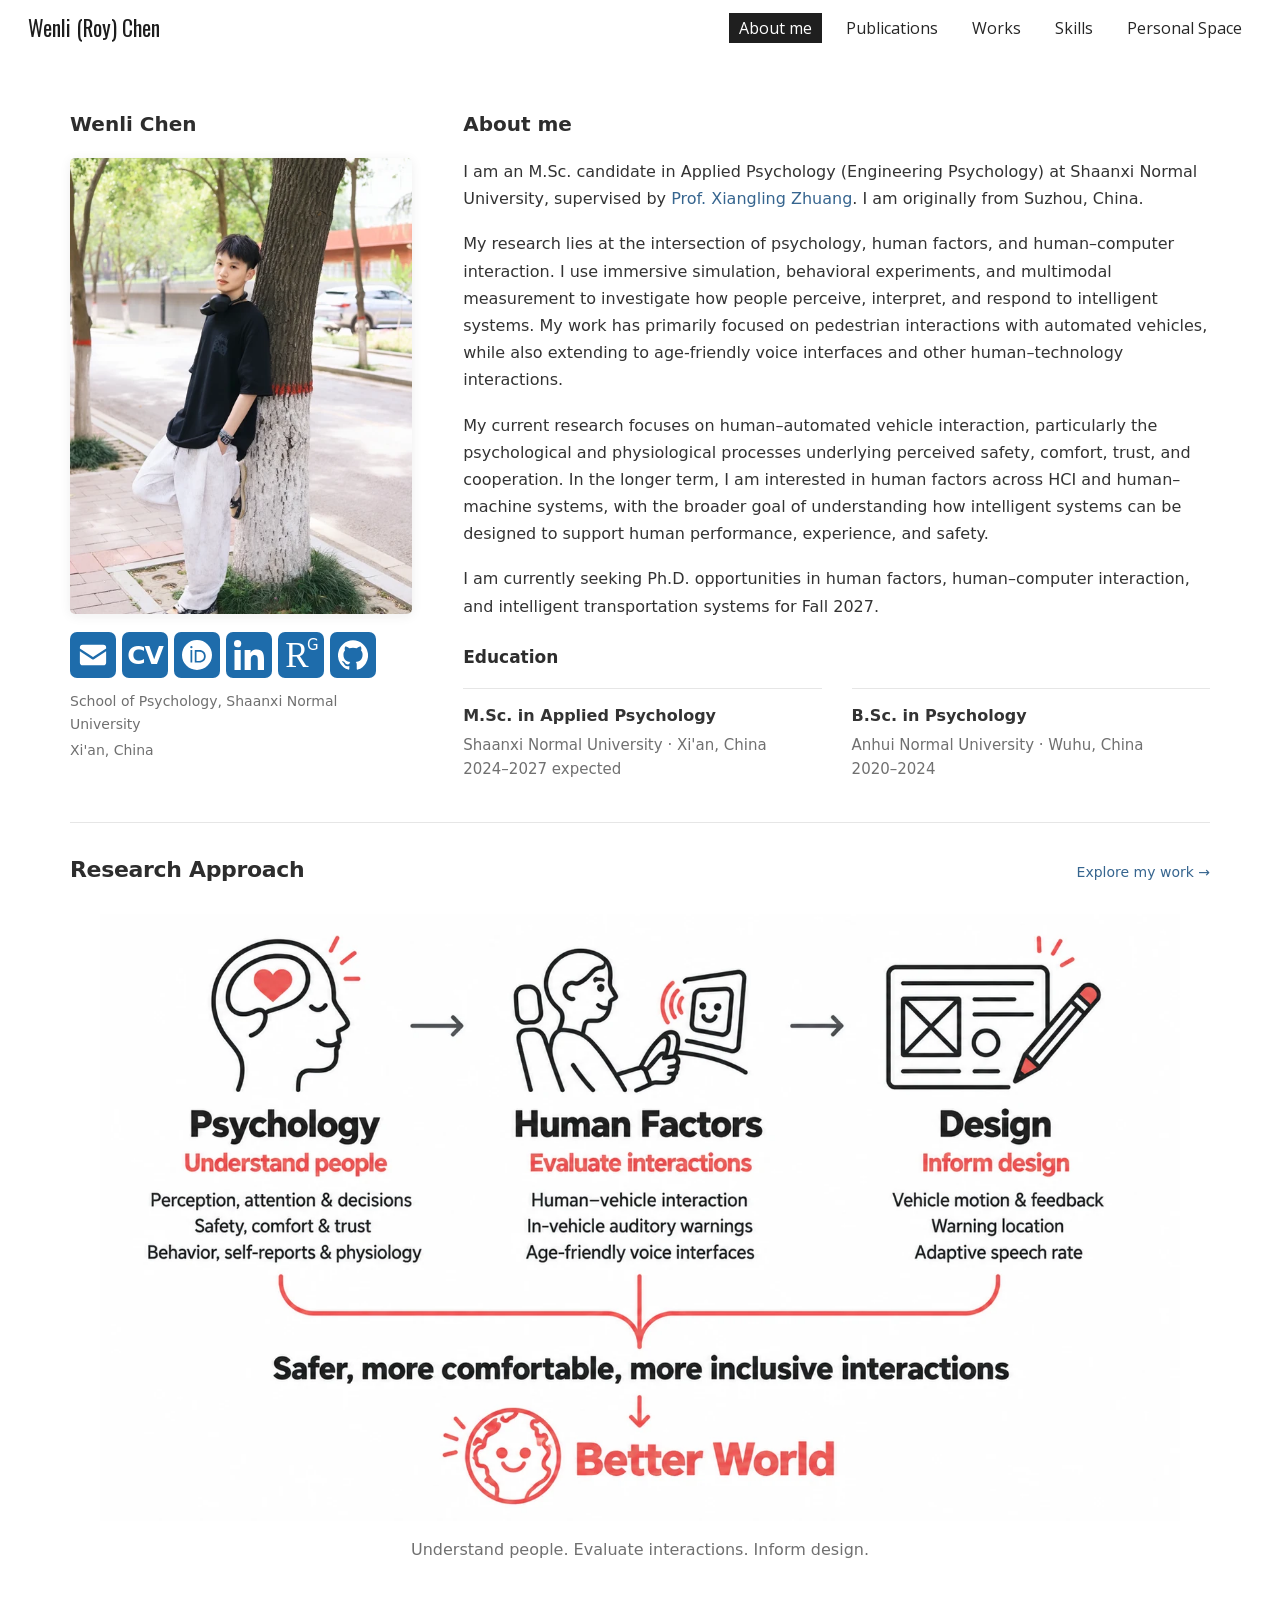
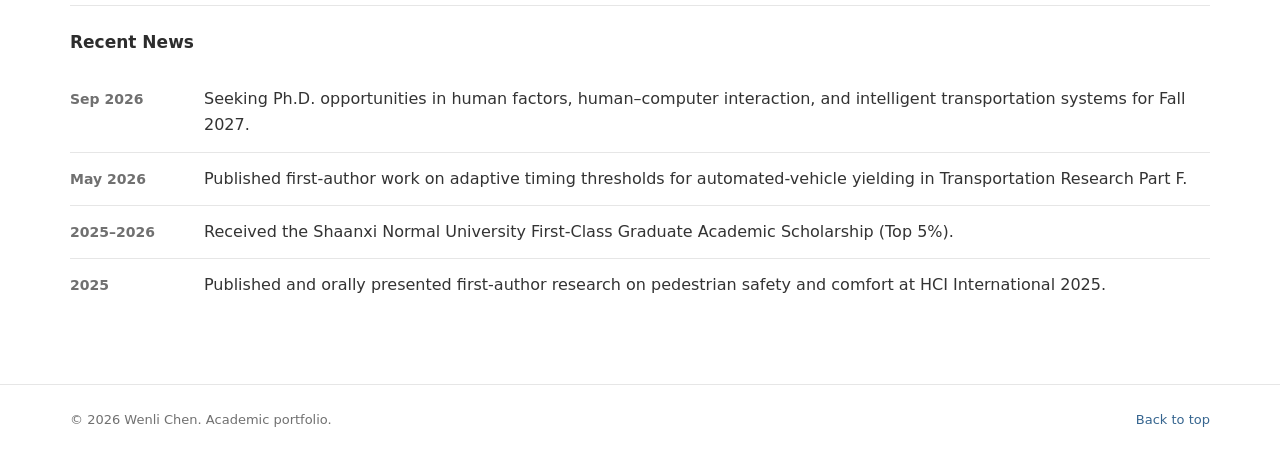
==== commit 8267bdd4: "Remove project role labels except Auditory HMI collaborator" ====
--- a/index.html
+++ b/index.html
@@ -1 +1 @@
-<!DOCTYPE html><html lang="en"><head><meta charSet="utf-8"/><meta name="viewport" content="width=device-width, initial-scale=1"/><link rel="preload" as="image" imageSrcSet="/media/optimized/profile-60eb44e7e2-480.webp 480w, /media/optimized/profile-60eb44e7e2-960.webp 960w, /media/optimized/profile-60eb44e7e2-1600.webp 1600w" imageSizes="(max-width: 760px) 360px, 342px" fetchPriority="high"/><link rel="stylesheet" href="/_next/static/chunks/0q2hc7dkj9d_l.css" data-precedence="next"/><link rel="preload" as="script" fetchPriority="low" href="/_next/static/chunks/0w2aga045jl1g.js"/><script src="/_next/static/chunks/159a0hv_pbomc.js" async=""></script><script src="/_next/static/chunks/0c_u0uom0kk-9.js" async=""></script><script src="/_next/static/chunks/17is7py1qu.mk.js" async=""></script><script src="/_next/static/chunks/turbopack-0-zrnbq9zxs--.js" async=""></script><script src="/_next/static/chunks/12zbrbrxakma2.js" async=""></script><script src="/_next/static/chunks/17f2ht9wo-phb.js" async=""></script><script src="/_next/static/chunks/0n7gz84jmsrn1.js" async=""></script><script src="/_next/static/chunks/0r7qd-gapp3ly.js" async=""></script><title>Wenli (Roy) Chen | Human Factors &amp; HCI</title><meta name="description" content="Academic portfolio of Wenli Chen, researching human factors, human–AV interaction, and age-friendly HCI."/><link rel="canonical" href="https://roylovecr7.github.io/"/><meta property="og:title" content="Wenli (Roy) Chen | Human Factors &amp; HCI"/><meta property="og:description" content="Researching human–AV interaction, age-friendly HCI, and multimodal human factors."/><meta property="og:site_name" content="Wenli (Roy) Chen Academic Portfolio"/><meta property="og:image" content="https://roylovecr7.github.io/og.png"/><meta property="og:image:width" content="1200"/><meta property="og:image:height" content="630"/><meta property="og:image:alt" content="Wenli Chen — Human Factors, Human–AV Interaction, and Age-Friendly HCI"/><meta property="og:type" content="website"/><meta name="twitter:card" content="summary_large_image"/><meta name="twitter:title" content="Wenli (Roy) Chen | Human Factors &amp; HCI"/><meta name="twitter:description" content="Researching human–AV interaction, age-friendly HCI, and multimodal human factors."/><meta name="twitter:image" content="https://roylovecr7.github.io/og.png"/><script src="/_next/static/chunks/03~yq9q893hmn.js" noModule=""></script></head><body><div hidden=""><!--$--><!--/$--></div><header class="navbar"><div class="nav-inner"><a class="brand" href="/">Wenli (Roy) Chen</a><nav class="desktop-navigation" aria-label="Primary navigation"><a class="active" aria-current="page" href="/">About me</a><a href="/publications/">Publications</a><a href="/works/">Works</a><a href="/skills/">Skills</a><a href="/personal-space/">Personal Space</a></nav><details class="mobile-navigation"><summary>Menu <span aria-hidden="true">☰</span></summary><nav aria-label="Mobile navigation"><a href="/" class="active" aria-current="page">About me</a><a href="/publications">Publications</a><a href="/works">Works</a><a href="/skills">Skills</a><a href="/personal-space">Personal Space</a></nav></details></div></header><main id="top" class="container page-content home-page"><section class="home-grid"><aside class="profile-panel"><h1>Wenli Chen</h1><img width="4160" height="6240" class="profile-image" fetchPriority="high" src="/media/optimized/profile-60eb44e7e2-960.webp" srcSet="/media/optimized/profile-60eb44e7e2-480.webp 480w, /media/optimized/profile-60eb44e7e2-960.webp 960w, /media/optimized/profile-60eb44e7e2-1600.webp 1600w" sizes="(max-width: 760px) 360px, 342px" alt="Wenli Chen" loading="eager" decoding="async"/><div class="profile-contact"><nav class="profile-links" aria-label="Contact and academic profiles"><a href="mailto:cwl010322@snnu.edu.cn" aria-label="Email: cwl010322@snnu.edu.cn" title="Email: cwl010322@snnu.edu.cn"><svg aria-hidden="true" viewBox="0 0 32 32" fill="currentColor"><path d="M5 5h22a3 3 0 0 1 3 3v1L16 18 2 9V8a3 3 0 0 1 3-3Zm25 7v12a3 3 0 0 1-3 3H5a3 3 0 0 1-3-3V12l13 8.4a1.8 1.8 0 0 0 2 0Z"></path></svg></a><a href="/files/CV_WenliChen.pdf" target="_blank" rel="noreferrer" aria-label="Curriculum vitae (PDF)" title="Curriculum vitae (PDF)"><span class="profile-icon-cv" aria-hidden="true">CV</span></a><a href="https://orcid.org/0009-0004-4729-6336" target="_blank" rel="noreferrer" aria-label="ORCID: 0009-0004-4729-6336" title="ORCID: 0009-0004-4729-6336"><svg aria-hidden="true" viewBox="0 0 24 24" fill="currentColor"><path d="M12 0a12 12 0 1 0 0 24 12 12 0 0 0 0-24ZM7.5 4.8a.9.9 0 1 1 0 1.8.9.9 0 0 1 0-1.8ZM6.8 8h1.4v10H6.8V8Zm3.4 0h3.7c3 0 5.1 2 5.1 5s-2.1 5-5.1 5h-3.7V8Zm1.4 1.3v7.4h2.2c2.4 0 3.8-1.5 3.8-3.7s-1.4-3.7-3.8-3.7h-2.2Z" fill-rule="evenodd"></path></svg></a><a href="https://www.linkedin.com/in/wenli-chen-521283392" target="_blank" rel="noreferrer" aria-label="LinkedIn" title="LinkedIn"><svg aria-hidden="true" viewBox="0 0 24 24" fill="currentColor"><path d="M5.37 24H.4V7.98h4.97V24ZM2.88 5.8A2.9 2.9 0 1 1 2.9 0a2.9 2.9 0 0 1-.02 5.8ZM24 24h-4.96v-7.8c0-1.86-.04-4.25-2.59-4.25-2.59 0-2.99 2.02-2.99 4.12V24H8.5V7.98h4.76v2.19h.07c.66-1.25 2.28-2.58 4.7-2.58 5.03 0 5.97 3.31 5.97 7.61V24Z"></path></svg></a><a href="https://www.researchgate.net/profile/Wenli-Chen-14" target="_blank" rel="noreferrer" aria-label="ResearchGate" title="ResearchGate"><span class="profile-icon-researchgate" aria-hidden="true">R<sup>G</sup></span></a><a href="https://github.com/Roylovecr7" target="_blank" rel="noreferrer" aria-label="GitHub" title="GitHub"><svg aria-hidden="true" viewBox="0 0 24 24" fill="currentColor"><path d="M12 .3a12 12 0 0 0-3.79 23.39c.6.11.82-.26.82-.58v-2.23c-3.34.73-4.04-1.42-4.04-1.42-.55-1.39-1.34-1.76-1.34-1.76-1.09-.75.08-.73.08-.73 1.2.09 1.84 1.24 1.84 1.24 1.07 1.83 2.81 1.3 3.49.99.11-.78.42-1.3.76-1.6-2.67-.3-5.47-1.33-5.47-5.93 0-1.31.47-2.38 1.24-3.22-.12-.3-.54-1.52.12-3.18 0 0 1.01-.32 3.3 1.23A11.5 11.5 0 0 1 12 6.1c1.02 0 2.05.14 3.01.4 2.29-1.55 3.3-1.23 3.3-1.23.66 1.66.24 2.88.12 3.18.77.84 1.24 1.91 1.24 3.22 0 4.61-2.8 5.63-5.48 5.93.43.37.81 1.1.81 2.22v3.29c0 .32.22.7.83.58A12 12 0 0 0 12 .3Z"></path></svg></a></nav><p class="profile-affiliation">School of Psychology, Shaanxi Normal University<span>Xi&#x27;an, China</span></p></div></aside><div class="about-copy"><h2>About me</h2><p>I am an M.Sc. candidate in Applied Psychology (Engineering Psychology) at Shaanxi Normal University, supervised by <a href="https://scholar.google.com/citations?user=U7dL7vUAAAAJ&amp;hl=en&amp;oi=ao" target="_blank" rel="noreferrer">Prof. Xiangling Zhuang</a>. I am originally from Suzhou, China.</p><p>My research lies at the intersection of psychology, human factors, and human–computer interaction. I use immersive simulation, behavioral experiments, and multimodal measurement to investigate how people perceive, interpret, and respond to intelligent systems. My work has primarily focused on pedestrian interactions with automated vehicles, while also extending to age-friendly voice interfaces and other human–technology interactions.</p><p>My current research focuses on human–automated vehicle interaction, particularly the psychological and physiological processes underlying perceived safety, comfort, trust, and cooperation. In the longer term, I am interested in human factors across HCI and human–machine systems, with the broader goal of understanding how intelligent systems can be designed to support human performance, experience, and safety.</p><p>I am currently seeking Ph.D. opportunities in human factors, human–computer interaction, and intelligent transportation systems for Fall 2027.</p><section class="home-subsection"><h2>Education</h2><div class="education-list"><article class="education-item"><strong>M.Sc. in Applied Psychology</strong><span>Shaanxi Normal University · Xi&#x27;an, China</span><span>2024–2027 expected</span></article><article class="education-item"><strong>B.Sc. in Psychology</strong><span>Anhui Normal University · Wuhu, China</span><span>2020–2024</span></article></div></section></div></section><section class="home-approach" aria-labelledby="research-approach-heading"><div class="approach-heading"><h2 id="research-approach-heading">Research Approach</h2><a href="/works/">Explore my work →</a></div><figure class="approach-figure"><a class="approach-image-link" href="/media/research-approach.png" target="_blank" rel="noreferrer" aria-label="Open the research approach diagram at full size"><img width="1672" height="941" decoding="async" src="/media/optimized/research-approach-641da9d239-960.webp" srcSet="/media/optimized/research-approach-641da9d239-480.webp 480w, /media/optimized/research-approach-641da9d239-960.webp 960w, /media/optimized/research-approach-641da9d239-1600.webp 1600w" sizes="(max-width: 760px) calc(100vw - 40px), (max-width: 1196px) calc(100vw - 56px), 1140px" alt="Psychology: understand people. Human Factors: evaluate interactions. Design: inform design. Together, these contribute to safer, more comfortable, more inclusive interactions and a better world." loading="lazy"/></a><figcaption>Understand people. Evaluate interactions. Inform design.</figcaption></figure></section><section class="home-news"><h2>Recent News</h2><ul class="news-list" role="list"><li><span class="news-date">Sep 2026</span><span>Seeking Ph.D. opportunities in human factors, human–computer interaction, and intelligent transportation systems for Fall 2027.</span></li><li><span class="news-date">May 2026</span><span>Published first-author work on adaptive timing thresholds for automated-vehicle yielding in Transportation Research Part F.</span></li><li><span class="news-date">2025–2026</span><span>Received the Shaanxi Normal University First-Class Graduate Academic Scholarship (Top 5%).</span></li><li><span class="news-date">2025</span><span>Published and orally presented first-author research on pedestrian safety and comfort at HCI International 2025.</span></li></ul></section></main><footer><div class="container footer-inner"><p>© 2026 Wenli Chen. Academic portfolio.</p><a href="#top">Back to top</a></div></footer><!--$--><!--/$--><script src="/_next/static/chunks/0w2aga045jl1g.js" id="_R_" async=""></script><script>(self.__next_f=self.__next_f||[]).push([0])</script><script>self.__next_f.push([1,"1:\"$Sreact.fragment\"\n2:I[11968,[\"/_next/static/chunks/12zbrbrxakma2.js\",\"/_next/static/chunks/17f2ht9wo-phb.js\",\"/_next/static/chunks/0n7gz84jmsrn1.js\"],\"default\"]\n3:I[87804,[\"/_next/static/chunks/12zbrbrxakma2.js\",\"/_next/static/chunks/17f2ht9wo-phb.js\",\"/_next/static/chunks/0n7gz84jmsrn1.js\"],\"default\"]\n4:I[67295,[\"/_next/static/chunks/12zbrbrxakma2.js\",\"/_next/static/chunks/17f2ht9wo-phb.js\",\"/_next/static/chunks/0n7gz84jmsrn1.js\",\"/_next/static/chunks/0r7qd-gapp3ly.js\"],\"\"]\n12:I[21480,[\"/_next/static/chunks/12zbrbrxakma2.js\",\"/_next/static/chunks/17f2ht9wo-phb.js\",\"/_next/static/chunks/0n7gz84jmsrn1.js\"],\"default\",1]\n:HL[\"/_next/static/chunks/0q2hc7dkj9d_l.css\",\"style\"]\n:HL[\"/media/optimized/profile-60eb44e7e2-960.webp\",\"image\",{\"imageSrcSet\":\"/media/optimized/profile-60eb44e7e2-480.webp 480w, /media/optimized/profile-60eb44e7e2-960.webp 960w, /media/optimized/profile-60eb44e7e2-1600.webp 1600w\",\"imageSizes\":\"(max-width: 760px) 360px, 342px\",\"fetchPriority\":\"high\"}]\n"])</script><script>self.__next_f.push([1,"0:{\"P\":null,\"c\":[\"\",\"\"],\"q\":\"\",\"i\":false,\"f\":[[[\"\",{\"children\":[\"__PAGE__\",{}]},\"$undefined\",\"$undefined\",16],[[\"$\",\"$1\",\"c\",{\"children\":[[[\"$\",\"link\",\"0\",{\"rel\":\"stylesheet\",\"href\":\"/_next/static/chunks/0q2hc7dkj9d_l.css\",\"precedence\":\"next\",\"crossOrigin\":\"$undefined\",\"nonce\":\"$undefined\"}],[\"$\",\"script\",\"script-0\",{\"src\":\"/_next/static/chunks/12zbrbrxakma2.js\",\"async\":true,\"nonce\":\"$undefined\"}],[\"$\",\"script\",\"script-1\",{\"src\":\"/_next/static/chunks/17f2ht9wo-phb.js\",\"async\":true,\"nonce\":\"$undefined\"}],[\"$\",\"script\",\"script-2\",{\"src\":\"/_next/static/chunks/0n7gz84jmsrn1.js\",\"async\":true,\"nonce\":\"$undefined\"}]],[\"$\",\"html\",null,{\"lang\":\"en\",\"children\":[\"$\",\"body\",null,{\"children\":[\"$\",\"$L2\",null,{\"parallelRouterKey\":\"children\",\"error\":\"$undefined\",\"errorStyles\":\"$undefined\",\"errorScripts\":\"$undefined\",\"template\":[\"$\",\"$L3\",null,{}],\"templateStyles\":\"$undefined\",\"templateScripts\":\"$undefined\",\"notFound\":[[[\"$\",\"title\",null,{\"children\":\"404: This page could not be found.\"}],[\"$\",\"div\",null,{\"style\":{\"fontFamily\":\"system-ui,\\\"Segoe UI\\\",Roboto,Helvetica,Arial,sans-serif,\\\"Apple Color Emoji\\\",\\\"Segoe UI Emoji\\\"\",\"height\":\"100vh\",\"textAlign\":\"center\",\"display\":\"flex\",\"flexDirection\":\"column\",\"alignItems\":\"center\",\"justifyContent\":\"center\"},\"children\":[\"$\",\"div\",null,{\"children\":[[\"$\",\"style\",null,{\"dangerouslySetInnerHTML\":{\"__html\":\"body{color:#000;background:#fff;margin:0}.next-error-h1{border-right:1px solid rgba(0,0,0,.3)}@media (prefers-color-scheme:dark){body{color:#fff;background:#000}.next-error-h1{border-right:1px solid rgba(255,255,255,.3)}}\"}}],[\"$\",\"h1\",null,{\"className\":\"next-error-h1\",\"style\":{\"display\":\"inline-block\",\"margin\":\"0 20px 0 0\",\"padding\":\"0 23px 0 0\",\"fontSize\":24,\"fontWeight\":500,\"verticalAlign\":\"top\",\"lineHeight\":\"49px\"},\"children\":404}],[\"$\",\"div\",null,{\"style\":{\"display\":\"inline-block\"},\"children\":[\"$\",\"h2\",null,{\"style\":{\"fontSize\":14,\"fontWeight\":400,\"lineHeight\":\"49px\",\"margin\":0},\"children\":\"This page could not be found.\"}]}]]}]}]],[]],\"forbidden\":\"$undefined\",\"unauthorized\":\"$undefined\"}]}]}]]}],{\"children\":[[\"$\",\"$1\",\"c\",{\"children\":[[[\"$\",\"header\",null,{\"className\":\"navbar\",\"children\":[\"$\",\"div\",null,{\"className\":\"nav-inner\",\"children\":[[\"$\",\"$L4\",null,{\"className\":\"brand\",\"href\":\"/\",\"children\":\"Wenli (Roy) Chen\"}],[\"$\",\"nav\",null,{\"className\":\"desktop-navigation\",\"aria-label\":\"Primary navigation\",\"children\":[[\"$\",\"$L4\",\"about\",{\"className\":\"active\",\"href\":\"/\",\"aria-current\":\"page\",\"children\":\"About me\"}],[\"$\",\"$L4\",\"publications\",{\"className\":\"$undefined\",\"href\":\"/publications\",\"aria-current\":\"$undefined\",\"children\":\"Publications\"}],[\"$\",\"a\",\"works\",{\"className\":\"$undefined\",\"href\":\"/works/\",\"aria-current\":\"$undefined\",\"children\":\"Works\"}],[\"$\",\"$L4\",\"skills\",{\"className\":\"$undefined\",\"href\":\"/skills\",\"aria-current\":\"$undefined\",\"children\":\"Skills\"}],[\"$\",\"$L4\",\"personal-space\",{\"className\":\"$undefined\",\"href\":\"/personal-space\",\"aria-current\":\"$undefined\",\"children\":\"Personal Space\"}]]}],[\"$\",\"details\",null,{\"className\":\"mobile-navigation\",\"children\":[[\"$\",\"summary\",null,{\"children\":[\"Menu \",[\"$\",\"span\",null,{\"aria-hidden\":\"true\",\"children\":\"☰\"}]]}],[\"$\",\"nav\",null,{\"aria-label\":\"Mobile navigation\",\"children\":[[\"$\",\"a\",\"about\",{\"href\":\"/\",\"className\":\"active\",\"aria-current\":\"page\",\"children\":\"About me\"}],[\"$\",\"a\",\"publications\",{\"href\":\"/publications\",\"className\":\"$undefined\",\"aria-current\":\"$undefined\",\"children\":\"Publications\"}],[\"$\",\"a\",\"works\",{\"href\":\"/works\",\"className\":\"$undefined\",\"aria-current\":\"$undefined\",\"children\":\"Works\"}],[\"$\",\"a\",\"skills\",{\"href\":\"/skills\",\"className\":\"$undefined\",\"aria-current\":\"$undefined\",\"children\":\"Skills\"}],[\"$\",\"a\",\"personal-space\",{\"href\":\"/personal-space\",\"className\":\"$undefined\",\"aria-current\":\"$undefined\",\"children\":\"Personal Space\"}]]}]]}]]}]}],[\"$\",\"main\",null,{\"id\":\"top\",\"className\":\"container page-content home-page\",\"children\":[[\"$\",\"section\",null,{\"className\":\"home-grid\",\"children\":[[\"$\",\"aside\",null,{\"className\":\"profile-panel\",\"children\":[[\"$\",\"h1\",null,{\"children\":\"Wenli Chen\"}],[\"$\",\"img\",null,{\"width\":4160,\"height\":6240,\"className\":\"profile-image\",\"fetchPriority\":\"high\",\"src\":\"/media/optimized/profile-60eb44e7e2-960.webp\",\"srcSet\":\"/media/optimized/profile-60eb44e7e2-480.webp 480w, /media/optimized/profile-60eb44e7e2-960.webp 960w, /media/optimized/profile-60eb44e7e2-1600.webp 1600w\",\"sizes\":\"(max-width: 760px) 360px, 342px\",\"alt\":\"Wenli Chen\",\"loading\":\"eager\",\"decoding\":\"async\"}],[\"$\",\"div\",null,{\"className\":\"profile-contact\",\"children\":[[\"$\",\"nav\",null,{\"className\":\"profile-links\",\"aria-label\":\"Contact and academic profiles\",\"children\":[[\"$\",\"a\",null,{\"href\":\"mailto:cwl010322@snnu.edu.cn\",\"aria-label\":\"Email: cwl010322@snnu.edu.cn\",\"title\":\"Email: cwl010322@snnu.edu.cn\",\"children\":[\"$\",\"svg\",null,{\"aria-hidden\":\"true\",\"viewBox\":\"0 0 32 32\",\"fill\":\"currentColor\",\"children\":[\"$\",\"path\",null,{\"d\":\"M5 5h22a3 3 0 0 1 3 3v1L16 18 2 9V8a3 3 0 0 1 3-3Zm25 7v12a3 3 0 0 1-3 3H5a3 3 0 0 1-3-3V12l13 8.4a1.8 1.8 0 0 0 2 0Z\"}]}]}],\"$L5\",\"$L6\",\"$L7\",\"$L8\",\"$L9\"]}],\"$La\"]}]]}],\"$Lb\"]}],\"$Lc\",\"$Ld\"]}],\"$Le\"],[\"$Lf\"],\"$L10\"]}],{},null,false,null]},null,false,null],\"$L11\",false]],\"m\":\"$undefined\",\"G\":[\"$12\",[\"$L13\"]],\"S\":true,\"h\":null,\"s\":\"$undefined\",\"l\":\"$undefined\",\"p\":\"$undefined\",\"d\":\"$undefined\",\"b\":\"3SkDA_lJIves13RqxBrOW\"}\n"])</script><script>self.__next_f.push([1,"14:I[77916,[\"/_next/static/chunks/12zbrbrxakma2.js\",\"/_next/static/chunks/17f2ht9wo-phb.js\",\"/_next/static/chunks/0n7gz84jmsrn1.js\"],\"OutletBoundary\"]\n15:\"$Sreact.suspense\"\n17:I[77916,[\"/_next/static/chunks/12zbrbrxakma2.js\",\"/_next/static/chunks/17f2ht9wo-phb.js\",\"/_next/static/chunks/0n7gz84jmsrn1.js\"],\"ViewportBoundary\"]\n19:I[77916,[\"/_next/static/chunks/12zbrbrxakma2.js\",\"/_next/static/chunks/17f2ht9wo-phb.js\",\"/_next/static/chunks/0n7gz84jmsrn1.js\"],\"MetadataBoundary\"]\n5:[\"$\",\"a\",null,{\"href\":\"/files/CV_WenliChen.pdf\",\"target\":\"_blank\",\"rel\":\"noreferrer\",\"aria-label\":\"Curriculum vitae (PDF)\",\"title\":\"Curriculum vitae (PDF)\",\"children\":[\"$\",\"span\",null,{\"className\":\"profile-icon-cv\",\"aria-hidden\":\"true\",\"children\":\"CV\"}]}]\n6:[\"$\",\"a\",null,{\"href\":\"https://orcid.org/0009-0004-4729-6336\",\"target\":\"_blank\",\"rel\":\"noreferrer\",\"aria-label\":\"ORCID: 0009-0004-4729-6336\",\"title\":\"ORCID: 0009-0004-4729-6336\",\"children\":[\"$\",\"svg\",null,{\"aria-hidden\":\"true\",\"viewBox\":\"0 0 24 24\",\"fill\":\"currentColor\",\"children\":[\"$\",\"path\",null,{\"d\":\"M12 0a12 12 0 1 0 0 24 12 12 0 0 0 0-24ZM7.5 4.8a.9.9 0 1 1 0 1.8.9.9 0 0 1 0-1.8ZM6.8 8h1.4v10H6.8V8Zm3.4 0h3.7c3 0 5.1 2 5.1 5s-2.1 5-5.1 5h-3.7V8Zm1.4 1.3v7.4h2.2c2.4 0 3.8-1.5 3.8-3.7s-1.4-3.7-3.8-3.7h-2.2Z\",\"fillRule\":\"evenodd\"}]}]}]\n7:[\"$\",\"a\",null,{\"href\":\"https://www.linkedin.com/in/wenli-chen-521283392\",\"target\":\"_blank\",\"rel\":\"noreferrer\",\"aria-label\":\"LinkedIn\",\"title\":\"LinkedIn\",\"children\":[\"$\",\"svg\",null,{\"aria-hidden\":\"true\",\"viewBox\":\"0 0 24 24\",\"fill\":\"currentColor\",\"children\":[\"$\",\"path\",null,{\"d\":\"M5.37 24H.4V7.98h4.97V24ZM2.88 5.8A2.9 2.9 0 1 1 2.9 0a2.9 2.9 0 0 1-.02 5.8ZM24 24h-4.96v-7.8c0-1.86-.04-4.25-2.59-4.25-2.59 0-2.99 2.02-2.99 4.12V24H8.5V7.98h4.76v2.19h.07c.66-1.25 2.28-2.58 4.7-2.58 5.03 0 5.97 3.31 5.97 7.61V24Z\"}]}]}]\n8:[\"$\",\"a\",null,{\"href\":\"https://www.researchgate.net/profile/Wenli-Chen-14\",\"target\":\"_blank\",\"rel\":\"noreferrer\",\"aria-label\":\"ResearchGate\",\"title\":\"ResearchGate\",\"children\":[\"$\",\"span\",null,{\"className\":\"profile-icon-researchgate\",\"aria-hidden\":\"true\",\"children\":[\"R\",[\"$\",\"sup\",null,{\"children\":\"G\"}]]}]}]\n9:[\"$\",\"a\",null,{\"href\":\"https://github.com/Roylovecr7\",\"target\":\"_blank\",\"rel\":\"noreferrer\",\"aria-label\":\"GitHub\",\"title\":\"GitHub\",\"children\":[\"$\",\"svg\",null,{\"aria-hidden\":\"true\",\"viewBox\":\"0 0 24 24\",\"fill\":\"currentColor\",\"children\":[\"$\",\"path\",null,{\"d\":\"M12 .3a12 12 0 0 0-3.79 23.39c.6.11.82-.26.82-.58v-2.23c-3.34.73-4.04-1.42-4.04-1.42-.55-1.39-1.34-1.76-1.34-1.76-1.09-.75.08-.73.08-.73 1.2.09 1.84 1.24 1.84 1.24 1.07 1.83 2.81 1.3 3.49.99.11-.78.42-1.3.76-1.6-2.67-.3-5.47-1.33-5.47-5.93 0-1.31.47-2.38 1.24-3.22-.12-.3-.54-1.52.12-3.18 0 0 1.01-.32 3.3 1.23A11.5 11.5 0 0 1 12 6.1c1.02 0 2.05.14 3.01.4 2.29-1.55 3.3-1.23 3.3-1.23.66 1.66.24 2.88.12 3.18.77.84 1.24 1.91 1.24 3.22 0 4.61-2.8 5.63-5.48 5.93.43.37.81 1.1.81 2.22v3.29c0 .32.22.7.83.58A12 12 0 0 0 12 .3Z\"}]}]}]\na:[\"$\",\"p\",null,{\"className\":\"profile-affiliation\",\"children\":[\"School of Psychology, Shaanxi Normal University\",[\"$\",\"span\",null,{\"children\":\"Xi'an, China\"}]]}]\n"])</script><script>self.__next_f.push([1,"b:[\"$\",\"div\",null,{\"className\":\"about-copy\",\"children\":[[\"$\",\"h2\",null,{\"children\":\"About me\"}],[\"$\",\"p\",null,{\"children\":[\"I am an M.Sc. candidate in Applied Psychology (Engineering Psychology) at Shaanxi Normal University, supervised by \",[\"$\",\"a\",null,{\"href\":\"https://scholar.google.com/citations?user=U7dL7vUAAAAJ\u0026hl=en\u0026oi=ao\",\"target\":\"_blank\",\"rel\":\"noreferrer\",\"children\":\"Prof. Xiangling Zhuang\"}],\". I am originally from Suzhou, China.\"]}],[\"$\",\"p\",null,{\"children\":\"My research lies at the intersection of psychology, human factors, and human–computer interaction. I use immersive simulation, behavioral experiments, and multimodal measurement to investigate how people perceive, interpret, and respond to intelligent systems. My work has primarily focused on pedestrian interactions with automated vehicles, while also extending to age-friendly voice interfaces and other human–technology interactions.\"}],[\"$\",\"p\",null,{\"children\":\"My current research focuses on human–automated vehicle interaction, particularly the psychological and physiological processes underlying perceived safety, comfort, trust, and cooperation. In the longer term, I am interested in human factors across HCI and human–machine systems, with the broader goal of understanding how intelligent systems can be designed to support human performance, experience, and safety.\"}],[\"$\",\"p\",null,{\"children\":\"I am currently seeking Ph.D. opportunities in human factors, human–computer interaction, and intelligent transportation systems for Fall 2027.\"}],[\"$\",\"section\",null,{\"className\":\"home-subsection\",\"children\":[[\"$\",\"h2\",null,{\"children\":\"Education\"}],[\"$\",\"div\",null,{\"className\":\"education-list\",\"children\":[[\"$\",\"article\",\"M.Sc. in Applied Psychology\",{\"className\":\"education-item\",\"children\":[[\"$\",\"strong\",null,{\"children\":\"M.Sc. in Applied Psychology\"}],[\"$\",\"span\",null,{\"children\":\"Shaanxi Normal University · Xi'an, China\"}],[\"$\",\"span\",null,{\"children\":\"2024–2027 expected\"}]]}],[\"$\",\"article\",\"B.Sc. in Psychology\",{\"className\":\"education-item\",\"children\":[[\"$\",\"strong\",null,{\"children\":\"B.Sc. in Psychology\"}],[\"$\",\"span\",null,{\"children\":\"Anhui Normal University · Wuhu, China\"}],[\"$\",\"span\",null,{\"children\":\"2020–2024\"}]]}]]}]]}]]}]\n"])</script><script>self.__next_f.push([1,"c:[\"$\",\"section\",null,{\"className\":\"home-approach\",\"aria-labelledby\":\"research-approach-heading\",\"children\":[[\"$\",\"div\",null,{\"className\":\"approach-heading\",\"children\":[[\"$\",\"h2\",null,{\"id\":\"research-approach-heading\",\"children\":\"Research Approach\"}],[\"$\",\"a\",null,{\"href\":\"/works/\",\"children\":\"Explore my work →\"}]]}],[\"$\",\"figure\",null,{\"className\":\"approach-figure\",\"children\":[[\"$\",\"a\",null,{\"className\":\"approach-image-link\",\"href\":\"/media/research-approach.png\",\"target\":\"_blank\",\"rel\":\"noreferrer\",\"aria-label\":\"Open the research approach diagram at full size\",\"children\":[\"$\",\"img\",null,{\"width\":1672,\"height\":941,\"decoding\":\"async\",\"src\":\"/media/optimized/research-approach-641da9d239-960.webp\",\"srcSet\":\"/media/optimized/research-approach-641da9d239-480.webp 480w, /media/optimized/research-approach-641da9d239-960.webp 960w, /media/optimized/research-approach-641da9d239-1600.webp 1600w\",\"sizes\":\"(max-width: 760px) calc(100vw - 40px), (max-width: 1196px) calc(100vw - 56px), 1140px\",\"alt\":\"Psychology: understand people. Human Factors: evaluate interactions. Design: inform design. Together, these contribute to safer, more comfortable, more inclusive interactions and a better world.\",\"loading\":\"lazy\"}]}],[\"$\",\"figcaption\",null,{\"children\":\"Understand people. Evaluate interactions. Inform design.\"}]]}]]}]\n"])</script><script>self.__next_f.push([1,"d:[\"$\",\"section\",null,{\"className\":\"home-news\",\"children\":[[\"$\",\"h2\",null,{\"children\":\"Recent News\"}],[\"$\",\"ul\",null,{\"className\":\"news-list\",\"role\":\"list\",\"children\":[[\"$\",\"li\",\"Sep 2026-Seeking Ph.D. opportunities in human factors, human–computer interaction, and intelligent transportation systems for Fall 2027.\",{\"children\":[[\"$\",\"span\",null,{\"className\":\"news-date\",\"children\":\"Sep 2026\"}],[\"$\",\"span\",null,{\"children\":\"Seeking Ph.D. opportunities in human factors, human–computer interaction, and intelligent transportation systems for Fall 2027.\"}]]}],[\"$\",\"li\",\"May 2026-Published first-author work on adaptive timing thresholds for automated-vehicle yielding in Transportation Research Part F.\",{\"children\":[[\"$\",\"span\",null,{\"className\":\"news-date\",\"children\":\"May 2026\"}],[\"$\",\"span\",null,{\"children\":\"Published first-author work on adaptive timing thresholds for automated-vehicle yielding in Transportation Research Part F.\"}]]}],[\"$\",\"li\",\"2025–2026-Received the Shaanxi Normal University First-Class Graduate Academic Scholarship (Top 5%).\",{\"children\":[[\"$\",\"span\",null,{\"className\":\"news-date\",\"children\":\"2025–2026\"}],[\"$\",\"span\",null,{\"children\":\"Received the Shaanxi Normal University First-Class Graduate Academic Scholarship (Top 5%).\"}]]}],[\"$\",\"li\",\"2025-Published and orally presented first-author research on pedestrian safety and comfort at HCI International 2025.\",{\"children\":[[\"$\",\"span\",null,{\"className\":\"news-date\",\"children\":\"2025\"}],[\"$\",\"span\",null,{\"children\":\"Published and orally presented first-author research on pedestrian safety and comfort at HCI International 2025.\"}]]}]]}]]}]\n"])</script><script>self.__next_f.push([1,"e:[\"$\",\"footer\",null,{\"children\":[\"$\",\"div\",null,{\"className\":\"container footer-inner\",\"children\":[[\"$\",\"p\",null,{\"children\":\"© 2026 Wenli Chen. Academic portfolio.\"}],[\"$\",\"a\",null,{\"href\":\"#top\",\"children\":\"Back to top\"}]]}]}]\nf:[\"$\",\"script\",\"script-0\",{\"src\":\"/_next/static/chunks/0r7qd-gapp3ly.js\",\"async\":true,\"nonce\":\"$undefined\"}]\n10:[\"$\",\"$L14\",null,{\"children\":[\"$\",\"$15\",null,{\"name\":\"Next.MetadataOutlet\",\"children\":\"$@16\"}]}]\n11:[\"$\",\"$1\",\"h\",{\"children\":[null,[\"$\",\"$L17\",null,{\"children\":\"$L18\"}],[\"$\",\"div\",null,{\"hidden\":true,\"children\":[\"$\",\"$L19\",null,{\"children\":[\"$\",\"$15\",null,{\"name\":\"Next.Metadata\",\"children\":\"$L1a\"}]}]}],null]}]\n13:[\"$\",\"link\",\"0\",{\"rel\":\"stylesheet\",\"href\":\"/_next/static/chunks/0q2hc7dkj9d_l.css\",\"precedence\":\"next\",\"crossOrigin\":\"$undefined\",\"nonce\":\"$undefined\"}]\n"])</script><script>self.__next_f.push([1,"18:[[\"$\",\"meta\",\"0\",{\"charSet\":\"utf-8\"}],[\"$\",\"meta\",\"1\",{\"name\":\"viewport\",\"content\":\"width=device-width, initial-scale=1\"}]]\n"])</script><script>self.__next_f.push([1,"16:null\n"])</script><script>self.__next_f.push([1,"1a:[[\"$\",\"title\",\"0\",{\"children\":\"Wenli (Roy) Chen | Human Factors \u0026 HCI\"}],[\"$\",\"meta\",\"1\",{\"name\":\"description\",\"content\":\"Academic portfolio of Wenli Chen, researching human factors, human–AV interaction, and age-friendly HCI.\"}],[\"$\",\"link\",\"2\",{\"rel\":\"canonical\",\"href\":\"https://roylovecr7.github.io/\"}],[\"$\",\"meta\",\"3\",{\"property\":\"og:title\",\"content\":\"Wenli (Roy) Chen | Human Factors \u0026 HCI\"}],[\"$\",\"meta\",\"4\",{\"property\":\"og:description\",\"content\":\"Researching human–AV interaction, age-friendly HCI, and multimodal human factors.\"}],[\"$\",\"meta\",\"5\",{\"property\":\"og:site_name\",\"content\":\"Wenli (Roy) Chen Academic Portfolio\"}],[\"$\",\"meta\",\"6\",{\"property\":\"og:image\",\"content\":\"https://roylovecr7.github.io/og.png\"}],[\"$\",\"meta\",\"7\",{\"property\":\"og:image:width\",\"content\":\"1200\"}],[\"$\",\"meta\",\"8\",{\"property\":\"og:image:height\",\"content\":\"630\"}],[\"$\",\"meta\",\"9\",{\"property\":\"og:image:alt\",\"content\":\"Wenli Chen — Human Factors, Human–AV Interaction, and Age-Friendly HCI\"}],[\"$\",\"meta\",\"10\",{\"property\":\"og:type\",\"content\":\"website\"}],[\"$\",\"meta\",\"11\",{\"name\":\"twitter:card\",\"content\":\"summary_large_image\"}],[\"$\",\"meta\",\"12\",{\"name\":\"twitter:title\",\"content\":\"Wenli (Roy) Chen | Human Factors \u0026 HCI\"}],[\"$\",\"meta\",\"13\",{\"name\":\"twitter:description\",\"content\":\"Researching human–AV interaction, age-friendly HCI, and multimodal human factors.\"}],[\"$\",\"meta\",\"14\",{\"name\":\"twitter:image\",\"content\":\"https://roylovecr7.github.io/og.png\"}]]\n"])</script></body></html>+<!DOCTYPE html><html lang="en"><head><meta charSet="utf-8"/><meta name="viewport" content="width=device-width, initial-scale=1"/><link rel="preload" as="image" imageSrcSet="/media/optimized/profile-60eb44e7e2-480.webp 480w, /media/optimized/profile-60eb44e7e2-960.webp 960w, /media/optimized/profile-60eb44e7e2-1600.webp 1600w" imageSizes="(max-width: 760px) 360px, 342px" fetchPriority="high"/><link rel="stylesheet" href="/_next/static/chunks/0q2hc7dkj9d_l.css" data-precedence="next"/><link rel="preload" as="script" fetchPriority="low" href="/_next/static/chunks/0w2aga045jl1g.js"/><script src="/_next/static/chunks/159a0hv_pbomc.js" async=""></script><script src="/_next/static/chunks/0c_u0uom0kk-9.js" async=""></script><script src="/_next/static/chunks/17is7py1qu.mk.js" async=""></script><script src="/_next/static/chunks/turbopack-0-zrnbq9zxs--.js" async=""></script><script src="/_next/static/chunks/12zbrbrxakma2.js" async=""></script><script src="/_next/static/chunks/17f2ht9wo-phb.js" async=""></script><script src="/_next/static/chunks/0n7gz84jmsrn1.js" async=""></script><script src="/_next/static/chunks/0r7qd-gapp3ly.js" async=""></script><title>Wenli (Roy) Chen | Human Factors &amp; HCI</title><meta name="description" content="Academic portfolio of Wenli Chen, researching human factors, human–AV interaction, and age-friendly HCI."/><link rel="canonical" href="https://roylovecr7.github.io/"/><meta property="og:title" content="Wenli (Roy) Chen | Human Factors &amp; HCI"/><meta property="og:description" content="Researching human–AV interaction, age-friendly HCI, and multimodal human factors."/><meta property="og:site_name" content="Wenli (Roy) Chen Academic Portfolio"/><meta property="og:image" content="https://roylovecr7.github.io/og.png"/><meta property="og:image:width" content="1200"/><meta property="og:image:height" content="630"/><meta property="og:image:alt" content="Wenli Chen — Human Factors, Human–AV Interaction, and Age-Friendly HCI"/><meta property="og:type" content="website"/><meta name="twitter:card" content="summary_large_image"/><meta name="twitter:title" content="Wenli (Roy) Chen | Human Factors &amp; HCI"/><meta name="twitter:description" content="Researching human–AV interaction, age-friendly HCI, and multimodal human factors."/><meta name="twitter:image" content="https://roylovecr7.github.io/og.png"/><script src="/_next/static/chunks/03~yq9q893hmn.js" noModule=""></script></head><body><div hidden=""><!--$--><!--/$--></div><header class="navbar"><div class="nav-inner"><a class="brand" href="/">Wenli (Roy) Chen</a><nav class="desktop-navigation" aria-label="Primary navigation"><a class="active" aria-current="page" href="/">About me</a><a href="/publications/">Publications</a><a href="/works/">Works</a><a href="/skills/">Skills</a><a href="/personal-space/">Personal Space</a></nav><details class="mobile-navigation"><summary>Menu <span aria-hidden="true">☰</span></summary><nav aria-label="Mobile navigation"><a href="/" class="active" aria-current="page">About me</a><a href="/publications">Publications</a><a href="/works">Works</a><a href="/skills">Skills</a><a href="/personal-space">Personal Space</a></nav></details></div></header><main id="top" class="container page-content home-page"><section class="home-grid"><aside class="profile-panel"><h1>Wenli Chen</h1><img width="4160" height="6240" class="profile-image" fetchPriority="high" src="/media/optimized/profile-60eb44e7e2-960.webp" srcSet="/media/optimized/profile-60eb44e7e2-480.webp 480w, /media/optimized/profile-60eb44e7e2-960.webp 960w, /media/optimized/profile-60eb44e7e2-1600.webp 1600w" sizes="(max-width: 760px) 360px, 342px" alt="Wenli Chen" loading="eager" decoding="async"/><div class="profile-contact"><nav class="profile-links" aria-label="Contact and academic profiles"><a href="mailto:cwl010322@snnu.edu.cn" aria-label="Email: cwl010322@snnu.edu.cn" title="Email: cwl010322@snnu.edu.cn"><svg aria-hidden="true" viewBox="0 0 32 32" fill="currentColor"><path d="M5 5h22a3 3 0 0 1 3 3v1L16 18 2 9V8a3 3 0 0 1 3-3Zm25 7v12a3 3 0 0 1-3 3H5a3 3 0 0 1-3-3V12l13 8.4a1.8 1.8 0 0 0 2 0Z"></path></svg></a><a href="/files/CV_WenliChen.pdf" target="_blank" rel="noreferrer" aria-label="Curriculum vitae (PDF)" title="Curriculum vitae (PDF)"><span class="profile-icon-cv" aria-hidden="true">CV</span></a><a href="https://orcid.org/0009-0004-4729-6336" target="_blank" rel="noreferrer" aria-label="ORCID: 0009-0004-4729-6336" title="ORCID: 0009-0004-4729-6336"><svg aria-hidden="true" viewBox="0 0 24 24" fill="currentColor"><path d="M12 0a12 12 0 1 0 0 24 12 12 0 0 0 0-24ZM7.5 4.8a.9.9 0 1 1 0 1.8.9.9 0 0 1 0-1.8ZM6.8 8h1.4v10H6.8V8Zm3.4 0h3.7c3 0 5.1 2 5.1 5s-2.1 5-5.1 5h-3.7V8Zm1.4 1.3v7.4h2.2c2.4 0 3.8-1.5 3.8-3.7s-1.4-3.7-3.8-3.7h-2.2Z" fill-rule="evenodd"></path></svg></a><a href="https://www.linkedin.com/in/wenli-chen-521283392" target="_blank" rel="noreferrer" aria-label="LinkedIn" title="LinkedIn"><svg aria-hidden="true" viewBox="0 0 24 24" fill="currentColor"><path d="M5.37 24H.4V7.98h4.97V24ZM2.88 5.8A2.9 2.9 0 1 1 2.9 0a2.9 2.9 0 0 1-.02 5.8ZM24 24h-4.96v-7.8c0-1.86-.04-4.25-2.59-4.25-2.59 0-2.99 2.02-2.99 4.12V24H8.5V7.98h4.76v2.19h.07c.66-1.25 2.28-2.58 4.7-2.58 5.03 0 5.97 3.31 5.97 7.61V24Z"></path></svg></a><a href="https://www.researchgate.net/profile/Wenli-Chen-14" target="_blank" rel="noreferrer" aria-label="ResearchGate" title="ResearchGate"><span class="profile-icon-researchgate" aria-hidden="true">R<sup>G</sup></span></a><a href="https://github.com/Roylovecr7" target="_blank" rel="noreferrer" aria-label="GitHub" title="GitHub"><svg aria-hidden="true" viewBox="0 0 24 24" fill="currentColor"><path d="M12 .3a12 12 0 0 0-3.79 23.39c.6.11.82-.26.82-.58v-2.23c-3.34.73-4.04-1.42-4.04-1.42-.55-1.39-1.34-1.76-1.34-1.76-1.09-.75.08-.73.08-.73 1.2.09 1.84 1.24 1.84 1.24 1.07 1.83 2.81 1.3 3.49.99.11-.78.42-1.3.76-1.6-2.67-.3-5.47-1.33-5.47-5.93 0-1.31.47-2.38 1.24-3.22-.12-.3-.54-1.52.12-3.18 0 0 1.01-.32 3.3 1.23A11.5 11.5 0 0 1 12 6.1c1.02 0 2.05.14 3.01.4 2.29-1.55 3.3-1.23 3.3-1.23.66 1.66.24 2.88.12 3.18.77.84 1.24 1.91 1.24 3.22 0 4.61-2.8 5.63-5.48 5.93.43.37.81 1.1.81 2.22v3.29c0 .32.22.7.83.58A12 12 0 0 0 12 .3Z"></path></svg></a></nav><p class="profile-affiliation">School of Psychology, Shaanxi Normal University<span>Xi&#x27;an, China</span></p></div></aside><div class="about-copy"><h2>About me</h2><p>I am an M.Sc. candidate in Applied Psychology (Engineering Psychology) at Shaanxi Normal University, supervised by <a href="https://scholar.google.com/citations?user=U7dL7vUAAAAJ&amp;hl=en&amp;oi=ao" target="_blank" rel="noreferrer">Prof. Xiangling Zhuang</a>. I am originally from Suzhou, China.</p><p>My research lies at the intersection of psychology, human factors, and human–computer interaction. I use immersive simulation, behavioral experiments, and multimodal measurement to investigate how people perceive, interpret, and respond to intelligent systems. My work has primarily focused on pedestrian interactions with automated vehicles, while also extending to age-friendly voice interfaces and other human–technology interactions.</p><p>My current research focuses on human–automated vehicle interaction, particularly the psychological and physiological processes underlying perceived safety, comfort, trust, and cooperation. In the longer term, I am interested in human factors across HCI and human–machine systems, with the broader goal of understanding how intelligent systems can be designed to support human performance, experience, and safety.</p><p>I am currently seeking Ph.D. opportunities in human factors, human–computer interaction, and intelligent transportation systems for Fall 2027.</p><section class="home-subsection"><h2>Education</h2><div class="education-list"><article class="education-item"><strong>M.Sc. in Applied Psychology</strong><span>Shaanxi Normal University · Xi&#x27;an, China</span><span>2024–2027 expected</span></article><article class="education-item"><strong>B.Sc. in Psychology</strong><span>Anhui Normal University · Wuhu, China</span><span>2020–2024</span></article></div></section></div></section><section class="home-approach" aria-labelledby="research-approach-heading"><div class="approach-heading"><h2 id="research-approach-heading">Research Approach</h2><a href="/works/">Explore my work →</a></div><figure class="approach-figure"><a class="approach-image-link" href="/media/research-approach.png" target="_blank" rel="noreferrer" aria-label="Open the research approach diagram at full size"><img width="1672" height="941" decoding="async" src="/media/optimized/research-approach-641da9d239-960.webp" srcSet="/media/optimized/research-approach-641da9d239-480.webp 480w, /media/optimized/research-approach-641da9d239-960.webp 960w, /media/optimized/research-approach-641da9d239-1600.webp 1600w" sizes="(max-width: 760px) calc(100vw - 40px), (max-width: 1196px) calc(100vw - 56px), 1140px" alt="Psychology: understand people. Human Factors: evaluate interactions. Design: inform design. Together, these contribute to safer, more comfortable, more inclusive interactions and a better world." loading="lazy"/></a><figcaption>Understand people. Evaluate interactions. Inform design.</figcaption></figure></section><section class="home-news"><h2>Recent News</h2><ul class="news-list" role="list"><li><span class="news-date">Sep 2026</span><span>Seeking Ph.D. opportunities in human factors, human–computer interaction, and intelligent transportation systems for Fall 2027.</span></li><li><span class="news-date">May 2026</span><span>Published first-author work on adaptive timing thresholds for automated-vehicle yielding in Transportation Research Part F.</span></li><li><span class="news-date">2025–2026</span><span>Received the Shaanxi Normal University First-Class Graduate Academic Scholarship (Top 5%).</span></li><li><span class="news-date">2025</span><span>Published and orally presented first-author research on pedestrian safety and comfort at HCI International 2025.</span></li></ul></section></main><footer><div class="container footer-inner"><p>© 2026 Wenli Chen. Academic portfolio.</p><a href="#top">Back to top</a></div></footer><!--$--><!--/$--><script src="/_next/static/chunks/0w2aga045jl1g.js" id="_R_" async=""></script><script>(self.__next_f=self.__next_f||[]).push([0])</script><script>self.__next_f.push([1,"1:\"$Sreact.fragment\"\n2:I[11968,[\"/_next/static/chunks/12zbrbrxakma2.js\",\"/_next/static/chunks/17f2ht9wo-phb.js\",\"/_next/static/chunks/0n7gz84jmsrn1.js\"],\"default\"]\n3:I[87804,[\"/_next/static/chunks/12zbrbrxakma2.js\",\"/_next/static/chunks/17f2ht9wo-phb.js\",\"/_next/static/chunks/0n7gz84jmsrn1.js\"],\"default\"]\n4:I[67295,[\"/_next/static/chunks/12zbrbrxakma2.js\",\"/_next/static/chunks/17f2ht9wo-phb.js\",\"/_next/static/chunks/0n7gz84jmsrn1.js\",\"/_next/static/chunks/0r7qd-gapp3ly.js\"],\"\"]\n12:I[21480,[\"/_next/static/chunks/12zbrbrxakma2.js\",\"/_next/static/chunks/17f2ht9wo-phb.js\",\"/_next/static/chunks/0n7gz84jmsrn1.js\"],\"default\",1]\n:HL[\"/_next/static/chunks/0q2hc7dkj9d_l.css\",\"style\"]\n:HL[\"/media/optimized/profile-60eb44e7e2-960.webp\",\"image\",{\"imageSrcSet\":\"/media/optimized/profile-60eb44e7e2-480.webp 480w, /media/optimized/profile-60eb44e7e2-960.webp 960w, /media/optimized/profile-60eb44e7e2-1600.webp 1600w\",\"imageSizes\":\"(max-width: 760px) 360px, 342px\",\"fetchPriority\":\"high\"}]\n"])</script><script>self.__next_f.push([1,"0:{\"P\":null,\"c\":[\"\",\"\"],\"q\":\"\",\"i\":false,\"f\":[[[\"\",{\"children\":[\"__PAGE__\",{}]},\"$undefined\",\"$undefined\",16],[[\"$\",\"$1\",\"c\",{\"children\":[[[\"$\",\"link\",\"0\",{\"rel\":\"stylesheet\",\"href\":\"/_next/static/chunks/0q2hc7dkj9d_l.css\",\"precedence\":\"next\",\"crossOrigin\":\"$undefined\",\"nonce\":\"$undefined\"}],[\"$\",\"script\",\"script-0\",{\"src\":\"/_next/static/chunks/12zbrbrxakma2.js\",\"async\":true,\"nonce\":\"$undefined\"}],[\"$\",\"script\",\"script-1\",{\"src\":\"/_next/static/chunks/17f2ht9wo-phb.js\",\"async\":true,\"nonce\":\"$undefined\"}],[\"$\",\"script\",\"script-2\",{\"src\":\"/_next/static/chunks/0n7gz84jmsrn1.js\",\"async\":true,\"nonce\":\"$undefined\"}]],[\"$\",\"html\",null,{\"lang\":\"en\",\"children\":[\"$\",\"body\",null,{\"children\":[\"$\",\"$L2\",null,{\"parallelRouterKey\":\"children\",\"error\":\"$undefined\",\"errorStyles\":\"$undefined\",\"errorScripts\":\"$undefined\",\"template\":[\"$\",\"$L3\",null,{}],\"templateStyles\":\"$undefined\",\"templateScripts\":\"$undefined\",\"notFound\":[[[\"$\",\"title\",null,{\"children\":\"404: This page could not be found.\"}],[\"$\",\"div\",null,{\"style\":{\"fontFamily\":\"system-ui,\\\"Segoe UI\\\",Roboto,Helvetica,Arial,sans-serif,\\\"Apple Color Emoji\\\",\\\"Segoe UI Emoji\\\"\",\"height\":\"100vh\",\"textAlign\":\"center\",\"display\":\"flex\",\"flexDirection\":\"column\",\"alignItems\":\"center\",\"justifyContent\":\"center\"},\"children\":[\"$\",\"div\",null,{\"children\":[[\"$\",\"style\",null,{\"dangerouslySetInnerHTML\":{\"__html\":\"body{color:#000;background:#fff;margin:0}.next-error-h1{border-right:1px solid rgba(0,0,0,.3)}@media (prefers-color-scheme:dark){body{color:#fff;background:#000}.next-error-h1{border-right:1px solid rgba(255,255,255,.3)}}\"}}],[\"$\",\"h1\",null,{\"className\":\"next-error-h1\",\"style\":{\"display\":\"inline-block\",\"margin\":\"0 20px 0 0\",\"padding\":\"0 23px 0 0\",\"fontSize\":24,\"fontWeight\":500,\"verticalAlign\":\"top\",\"lineHeight\":\"49px\"},\"children\":404}],[\"$\",\"div\",null,{\"style\":{\"display\":\"inline-block\"},\"children\":[\"$\",\"h2\",null,{\"style\":{\"fontSize\":14,\"fontWeight\":400,\"lineHeight\":\"49px\",\"margin\":0},\"children\":\"This page could not be found.\"}]}]]}]}]],[]],\"forbidden\":\"$undefined\",\"unauthorized\":\"$undefined\"}]}]}]]}],{\"children\":[[\"$\",\"$1\",\"c\",{\"children\":[[[\"$\",\"header\",null,{\"className\":\"navbar\",\"children\":[\"$\",\"div\",null,{\"className\":\"nav-inner\",\"children\":[[\"$\",\"$L4\",null,{\"className\":\"brand\",\"href\":\"/\",\"children\":\"Wenli (Roy) Chen\"}],[\"$\",\"nav\",null,{\"className\":\"desktop-navigation\",\"aria-label\":\"Primary navigation\",\"children\":[[\"$\",\"$L4\",\"about\",{\"className\":\"active\",\"href\":\"/\",\"aria-current\":\"page\",\"children\":\"About me\"}],[\"$\",\"$L4\",\"publications\",{\"className\":\"$undefined\",\"href\":\"/publications\",\"aria-current\":\"$undefined\",\"children\":\"Publications\"}],[\"$\",\"a\",\"works\",{\"className\":\"$undefined\",\"href\":\"/works/\",\"aria-current\":\"$undefined\",\"children\":\"Works\"}],[\"$\",\"$L4\",\"skills\",{\"className\":\"$undefined\",\"href\":\"/skills\",\"aria-current\":\"$undefined\",\"children\":\"Skills\"}],[\"$\",\"$L4\",\"personal-space\",{\"className\":\"$undefined\",\"href\":\"/personal-space\",\"aria-current\":\"$undefined\",\"children\":\"Personal Space\"}]]}],[\"$\",\"details\",null,{\"className\":\"mobile-navigation\",\"children\":[[\"$\",\"summary\",null,{\"children\":[\"Menu \",[\"$\",\"span\",null,{\"aria-hidden\":\"true\",\"children\":\"☰\"}]]}],[\"$\",\"nav\",null,{\"aria-label\":\"Mobile navigation\",\"children\":[[\"$\",\"a\",\"about\",{\"href\":\"/\",\"className\":\"active\",\"aria-current\":\"page\",\"children\":\"About me\"}],[\"$\",\"a\",\"publications\",{\"href\":\"/publications\",\"className\":\"$undefined\",\"aria-current\":\"$undefined\",\"children\":\"Publications\"}],[\"$\",\"a\",\"works\",{\"href\":\"/works\",\"className\":\"$undefined\",\"aria-current\":\"$undefined\",\"children\":\"Works\"}],[\"$\",\"a\",\"skills\",{\"href\":\"/skills\",\"className\":\"$undefined\",\"aria-current\":\"$undefined\",\"children\":\"Skills\"}],[\"$\",\"a\",\"personal-space\",{\"href\":\"/personal-space\",\"className\":\"$undefined\",\"aria-current\":\"$undefined\",\"children\":\"Personal Space\"}]]}]]}]]}]}],[\"$\",\"main\",null,{\"id\":\"top\",\"className\":\"container page-content home-page\",\"children\":[[\"$\",\"section\",null,{\"className\":\"home-grid\",\"children\":[[\"$\",\"aside\",null,{\"className\":\"profile-panel\",\"children\":[[\"$\",\"h1\",null,{\"children\":\"Wenli Chen\"}],[\"$\",\"img\",null,{\"width\":4160,\"height\":6240,\"className\":\"profile-image\",\"fetchPriority\":\"high\",\"src\":\"/media/optimized/profile-60eb44e7e2-960.webp\",\"srcSet\":\"/media/optimized/profile-60eb44e7e2-480.webp 480w, /media/optimized/profile-60eb44e7e2-960.webp 960w, /media/optimized/profile-60eb44e7e2-1600.webp 1600w\",\"sizes\":\"(max-width: 760px) 360px, 342px\",\"alt\":\"Wenli Chen\",\"loading\":\"eager\",\"decoding\":\"async\"}],[\"$\",\"div\",null,{\"className\":\"profile-contact\",\"children\":[[\"$\",\"nav\",null,{\"className\":\"profile-links\",\"aria-label\":\"Contact and academic profiles\",\"children\":[[\"$\",\"a\",null,{\"href\":\"mailto:cwl010322@snnu.edu.cn\",\"aria-label\":\"Email: cwl010322@snnu.edu.cn\",\"title\":\"Email: cwl010322@snnu.edu.cn\",\"children\":[\"$\",\"svg\",null,{\"aria-hidden\":\"true\",\"viewBox\":\"0 0 32 32\",\"fill\":\"currentColor\",\"children\":[\"$\",\"path\",null,{\"d\":\"M5 5h22a3 3 0 0 1 3 3v1L16 18 2 9V8a3 3 0 0 1 3-3Zm25 7v12a3 3 0 0 1-3 3H5a3 3 0 0 1-3-3V12l13 8.4a1.8 1.8 0 0 0 2 0Z\"}]}]}],\"$L5\",\"$L6\",\"$L7\",\"$L8\",\"$L9\"]}],\"$La\"]}]]}],\"$Lb\"]}],\"$Lc\",\"$Ld\"]}],\"$Le\"],[\"$Lf\"],\"$L10\"]}],{},null,false,null]},null,false,null],\"$L11\",false]],\"m\":\"$undefined\",\"G\":[\"$12\",[\"$L13\"]],\"S\":true,\"h\":null,\"s\":\"$undefined\",\"l\":\"$undefined\",\"p\":\"$undefined\",\"d\":\"$undefined\",\"b\":\"3IB2yZHjriTve2RTnQFRp\"}\n"])</script><script>self.__next_f.push([1,"14:I[77916,[\"/_next/static/chunks/12zbrbrxakma2.js\",\"/_next/static/chunks/17f2ht9wo-phb.js\",\"/_next/static/chunks/0n7gz84jmsrn1.js\"],\"OutletBoundary\"]\n15:\"$Sreact.suspense\"\n17:I[77916,[\"/_next/static/chunks/12zbrbrxakma2.js\",\"/_next/static/chunks/17f2ht9wo-phb.js\",\"/_next/static/chunks/0n7gz84jmsrn1.js\"],\"ViewportBoundary\"]\n19:I[77916,[\"/_next/static/chunks/12zbrbrxakma2.js\",\"/_next/static/chunks/17f2ht9wo-phb.js\",\"/_next/static/chunks/0n7gz84jmsrn1.js\"],\"MetadataBoundary\"]\n5:[\"$\",\"a\",null,{\"href\":\"/files/CV_WenliChen.pdf\",\"target\":\"_blank\",\"rel\":\"noreferrer\",\"aria-label\":\"Curriculum vitae (PDF)\",\"title\":\"Curriculum vitae (PDF)\",\"children\":[\"$\",\"span\",null,{\"className\":\"profile-icon-cv\",\"aria-hidden\":\"true\",\"children\":\"CV\"}]}]\n6:[\"$\",\"a\",null,{\"href\":\"https://orcid.org/0009-0004-4729-6336\",\"target\":\"_blank\",\"rel\":\"noreferrer\",\"aria-label\":\"ORCID: 0009-0004-4729-6336\",\"title\":\"ORCID: 0009-0004-4729-6336\",\"children\":[\"$\",\"svg\",null,{\"aria-hidden\":\"true\",\"viewBox\":\"0 0 24 24\",\"fill\":\"currentColor\",\"children\":[\"$\",\"path\",null,{\"d\":\"M12 0a12 12 0 1 0 0 24 12 12 0 0 0 0-24ZM7.5 4.8a.9.9 0 1 1 0 1.8.9.9 0 0 1 0-1.8ZM6.8 8h1.4v10H6.8V8Zm3.4 0h3.7c3 0 5.1 2 5.1 5s-2.1 5-5.1 5h-3.7V8Zm1.4 1.3v7.4h2.2c2.4 0 3.8-1.5 3.8-3.7s-1.4-3.7-3.8-3.7h-2.2Z\",\"fillRule\":\"evenodd\"}]}]}]\n7:[\"$\",\"a\",null,{\"href\":\"https://www.linkedin.com/in/wenli-chen-521283392\",\"target\":\"_blank\",\"rel\":\"noreferrer\",\"aria-label\":\"LinkedIn\",\"title\":\"LinkedIn\",\"children\":[\"$\",\"svg\",null,{\"aria-hidden\":\"true\",\"viewBox\":\"0 0 24 24\",\"fill\":\"currentColor\",\"children\":[\"$\",\"path\",null,{\"d\":\"M5.37 24H.4V7.98h4.97V24ZM2.88 5.8A2.9 2.9 0 1 1 2.9 0a2.9 2.9 0 0 1-.02 5.8ZM24 24h-4.96v-7.8c0-1.86-.04-4.25-2.59-4.25-2.59 0-2.99 2.02-2.99 4.12V24H8.5V7.98h4.76v2.19h.07c.66-1.25 2.28-2.58 4.7-2.58 5.03 0 5.97 3.31 5.97 7.61V24Z\"}]}]}]\n8:[\"$\",\"a\",null,{\"href\":\"https://www.researchgate.net/profile/Wenli-Chen-14\",\"target\":\"_blank\",\"rel\":\"noreferrer\",\"aria-label\":\"ResearchGate\",\"title\":\"ResearchGate\",\"children\":[\"$\",\"span\",null,{\"className\":\"profile-icon-researchgate\",\"aria-hidden\":\"true\",\"children\":[\"R\",[\"$\",\"sup\",null,{\"children\":\"G\"}]]}]}]\n9:[\"$\",\"a\",null,{\"href\":\"https://github.com/Roylovecr7\",\"target\":\"_blank\",\"rel\":\"noreferrer\",\"aria-label\":\"GitHub\",\"title\":\"GitHub\",\"children\":[\"$\",\"svg\",null,{\"aria-hidden\":\"true\",\"viewBox\":\"0 0 24 24\",\"fill\":\"currentColor\",\"children\":[\"$\",\"path\",null,{\"d\":\"M12 .3a12 12 0 0 0-3.79 23.39c.6.11.82-.26.82-.58v-2.23c-3.34.73-4.04-1.42-4.04-1.42-.55-1.39-1.34-1.76-1.34-1.76-1.09-.75.08-.73.08-.73 1.2.09 1.84 1.24 1.84 1.24 1.07 1.83 2.81 1.3 3.49.99.11-.78.42-1.3.76-1.6-2.67-.3-5.47-1.33-5.47-5.93 0-1.31.47-2.38 1.24-3.22-.12-.3-.54-1.52.12-3.18 0 0 1.01-.32 3.3 1.23A11.5 11.5 0 0 1 12 6.1c1.02 0 2.05.14 3.01.4 2.29-1.55 3.3-1.23 3.3-1.23.66 1.66.24 2.88.12 3.18.77.84 1.24 1.91 1.24 3.22 0 4.61-2.8 5.63-5.48 5.93.43.37.81 1.1.81 2.22v3.29c0 .32.22.7.83.58A12 12 0 0 0 12 .3Z\"}]}]}]\na:[\"$\",\"p\",null,{\"className\":\"profile-affiliation\",\"children\":[\"School of Psychology, Shaanxi Normal University\",[\"$\",\"span\",null,{\"children\":\"Xi'an, China\"}]]}]\n"])</script><script>self.__next_f.push([1,"b:[\"$\",\"div\",null,{\"className\":\"about-copy\",\"children\":[[\"$\",\"h2\",null,{\"children\":\"About me\"}],[\"$\",\"p\",null,{\"children\":[\"I am an M.Sc. candidate in Applied Psychology (Engineering Psychology) at Shaanxi Normal University, supervised by \",[\"$\",\"a\",null,{\"href\":\"https://scholar.google.com/citations?user=U7dL7vUAAAAJ\u0026hl=en\u0026oi=ao\",\"target\":\"_blank\",\"rel\":\"noreferrer\",\"children\":\"Prof. Xiangling Zhuang\"}],\". I am originally from Suzhou, China.\"]}],[\"$\",\"p\",null,{\"children\":\"My research lies at the intersection of psychology, human factors, and human–computer interaction. I use immersive simulation, behavioral experiments, and multimodal measurement to investigate how people perceive, interpret, and respond to intelligent systems. My work has primarily focused on pedestrian interactions with automated vehicles, while also extending to age-friendly voice interfaces and other human–technology interactions.\"}],[\"$\",\"p\",null,{\"children\":\"My current research focuses on human–automated vehicle interaction, particularly the psychological and physiological processes underlying perceived safety, comfort, trust, and cooperation. In the longer term, I am interested in human factors across HCI and human–machine systems, with the broader goal of understanding how intelligent systems can be designed to support human performance, experience, and safety.\"}],[\"$\",\"p\",null,{\"children\":\"I am currently seeking Ph.D. opportunities in human factors, human–computer interaction, and intelligent transportation systems for Fall 2027.\"}],[\"$\",\"section\",null,{\"className\":\"home-subsection\",\"children\":[[\"$\",\"h2\",null,{\"children\":\"Education\"}],[\"$\",\"div\",null,{\"className\":\"education-list\",\"children\":[[\"$\",\"article\",\"M.Sc. in Applied Psychology\",{\"className\":\"education-item\",\"children\":[[\"$\",\"strong\",null,{\"children\":\"M.Sc. in Applied Psychology\"}],[\"$\",\"span\",null,{\"children\":\"Shaanxi Normal University · Xi'an, China\"}],[\"$\",\"span\",null,{\"children\":\"2024–2027 expected\"}]]}],[\"$\",\"article\",\"B.Sc. in Psychology\",{\"className\":\"education-item\",\"children\":[[\"$\",\"strong\",null,{\"children\":\"B.Sc. in Psychology\"}],[\"$\",\"span\",null,{\"children\":\"Anhui Normal University · Wuhu, China\"}],[\"$\",\"span\",null,{\"children\":\"2020–2024\"}]]}]]}]]}]]}]\n"])</script><script>self.__next_f.push([1,"c:[\"$\",\"section\",null,{\"className\":\"home-approach\",\"aria-labelledby\":\"research-approach-heading\",\"children\":[[\"$\",\"div\",null,{\"className\":\"approach-heading\",\"children\":[[\"$\",\"h2\",null,{\"id\":\"research-approach-heading\",\"children\":\"Research Approach\"}],[\"$\",\"a\",null,{\"href\":\"/works/\",\"children\":\"Explore my work →\"}]]}],[\"$\",\"figure\",null,{\"className\":\"approach-figure\",\"children\":[[\"$\",\"a\",null,{\"className\":\"approach-image-link\",\"href\":\"/media/research-approach.png\",\"target\":\"_blank\",\"rel\":\"noreferrer\",\"aria-label\":\"Open the research approach diagram at full size\",\"children\":[\"$\",\"img\",null,{\"width\":1672,\"height\":941,\"decoding\":\"async\",\"src\":\"/media/optimized/research-approach-641da9d239-960.webp\",\"srcSet\":\"/media/optimized/research-approach-641da9d239-480.webp 480w, /media/optimized/research-approach-641da9d239-960.webp 960w, /media/optimized/research-approach-641da9d239-1600.webp 1600w\",\"sizes\":\"(max-width: 760px) calc(100vw - 40px), (max-width: 1196px) calc(100vw - 56px), 1140px\",\"alt\":\"Psychology: understand people. Human Factors: evaluate interactions. Design: inform design. Together, these contribute to safer, more comfortable, more inclusive interactions and a better world.\",\"loading\":\"lazy\"}]}],[\"$\",\"figcaption\",null,{\"children\":\"Understand people. Evaluate interactions. Inform design.\"}]]}]]}]\n"])</script><script>self.__next_f.push([1,"d:[\"$\",\"section\",null,{\"className\":\"home-news\",\"children\":[[\"$\",\"h2\",null,{\"children\":\"Recent News\"}],[\"$\",\"ul\",null,{\"className\":\"news-list\",\"role\":\"list\",\"children\":[[\"$\",\"li\",\"Sep 2026-Seeking Ph.D. opportunities in human factors, human–computer interaction, and intelligent transportation systems for Fall 2027.\",{\"children\":[[\"$\",\"span\",null,{\"className\":\"news-date\",\"children\":\"Sep 2026\"}],[\"$\",\"span\",null,{\"children\":\"Seeking Ph.D. opportunities in human factors, human–computer interaction, and intelligent transportation systems for Fall 2027.\"}]]}],[\"$\",\"li\",\"May 2026-Published first-author work on adaptive timing thresholds for automated-vehicle yielding in Transportation Research Part F.\",{\"children\":[[\"$\",\"span\",null,{\"className\":\"news-date\",\"children\":\"May 2026\"}],[\"$\",\"span\",null,{\"children\":\"Published first-author work on adaptive timing thresholds for automated-vehicle yielding in Transportation Research Part F.\"}]]}],[\"$\",\"li\",\"2025–2026-Received the Shaanxi Normal University First-Class Graduate Academic Scholarship (Top 5%).\",{\"children\":[[\"$\",\"span\",null,{\"className\":\"news-date\",\"children\":\"2025–2026\"}],[\"$\",\"span\",null,{\"children\":\"Received the Shaanxi Normal University First-Class Graduate Academic Scholarship (Top 5%).\"}]]}],[\"$\",\"li\",\"2025-Published and orally presented first-author research on pedestrian safety and comfort at HCI International 2025.\",{\"children\":[[\"$\",\"span\",null,{\"className\":\"news-date\",\"children\":\"2025\"}],[\"$\",\"span\",null,{\"children\":\"Published and orally presented first-author research on pedestrian safety and comfort at HCI International 2025.\"}]]}]]}]]}]\n"])</script><script>self.__next_f.push([1,"e:[\"$\",\"footer\",null,{\"children\":[\"$\",\"div\",null,{\"className\":\"container footer-inner\",\"children\":[[\"$\",\"p\",null,{\"children\":\"© 2026 Wenli Chen. Academic portfolio.\"}],[\"$\",\"a\",null,{\"href\":\"#top\",\"children\":\"Back to top\"}]]}]}]\nf:[\"$\",\"script\",\"script-0\",{\"src\":\"/_next/static/chunks/0r7qd-gapp3ly.js\",\"async\":true,\"nonce\":\"$undefined\"}]\n10:[\"$\",\"$L14\",null,{\"children\":[\"$\",\"$15\",null,{\"name\":\"Next.MetadataOutlet\",\"children\":\"$@16\"}]}]\n11:[\"$\",\"$1\",\"h\",{\"children\":[null,[\"$\",\"$L17\",null,{\"children\":\"$L18\"}],[\"$\",\"div\",null,{\"hidden\":true,\"children\":[\"$\",\"$L19\",null,{\"children\":[\"$\",\"$15\",null,{\"name\":\"Next.Metadata\",\"children\":\"$L1a\"}]}]}],null]}]\n13:[\"$\",\"link\",\"0\",{\"rel\":\"stylesheet\",\"href\":\"/_next/static/chunks/0q2hc7dkj9d_l.css\",\"precedence\":\"next\",\"crossOrigin\":\"$undefined\",\"nonce\":\"$undefined\"}]\n"])</script><script>self.__next_f.push([1,"18:[[\"$\",\"meta\",\"0\",{\"charSet\":\"utf-8\"}],[\"$\",\"meta\",\"1\",{\"name\":\"viewport\",\"content\":\"width=device-width, initial-scale=1\"}]]\n"])</script><script>self.__next_f.push([1,"16:null\n"])</script><script>self.__next_f.push([1,"1a:[[\"$\",\"title\",\"0\",{\"children\":\"Wenli (Roy) Chen | Human Factors \u0026 HCI\"}],[\"$\",\"meta\",\"1\",{\"name\":\"description\",\"content\":\"Academic portfolio of Wenli Chen, researching human factors, human–AV interaction, and age-friendly HCI.\"}],[\"$\",\"link\",\"2\",{\"rel\":\"canonical\",\"href\":\"https://roylovecr7.github.io/\"}],[\"$\",\"meta\",\"3\",{\"property\":\"og:title\",\"content\":\"Wenli (Roy) Chen | Human Factors \u0026 HCI\"}],[\"$\",\"meta\",\"4\",{\"property\":\"og:description\",\"content\":\"Researching human–AV interaction, age-friendly HCI, and multimodal human factors.\"}],[\"$\",\"meta\",\"5\",{\"property\":\"og:site_name\",\"content\":\"Wenli (Roy) Chen Academic Portfolio\"}],[\"$\",\"meta\",\"6\",{\"property\":\"og:image\",\"content\":\"https://roylovecr7.github.io/og.png\"}],[\"$\",\"meta\",\"7\",{\"property\":\"og:image:width\",\"content\":\"1200\"}],[\"$\",\"meta\",\"8\",{\"property\":\"og:image:height\",\"content\":\"630\"}],[\"$\",\"meta\",\"9\",{\"property\":\"og:image:alt\",\"content\":\"Wenli Chen — Human Factors, Human–AV Interaction, and Age-Friendly HCI\"}],[\"$\",\"meta\",\"10\",{\"property\":\"og:type\",\"content\":\"website\"}],[\"$\",\"meta\",\"11\",{\"name\":\"twitter:card\",\"content\":\"summary_large_image\"}],[\"$\",\"meta\",\"12\",{\"name\":\"twitter:title\",\"content\":\"Wenli (Roy) Chen | Human Factors \u0026 HCI\"}],[\"$\",\"meta\",\"13\",{\"name\":\"twitter:description\",\"content\":\"Researching human–AV interaction, age-friendly HCI, and multimodal human factors.\"}],[\"$\",\"meta\",\"14\",{\"name\":\"twitter:image\",\"content\":\"https://roylovecr7.github.io/og.png\"}]]\n"])</script></body></html>
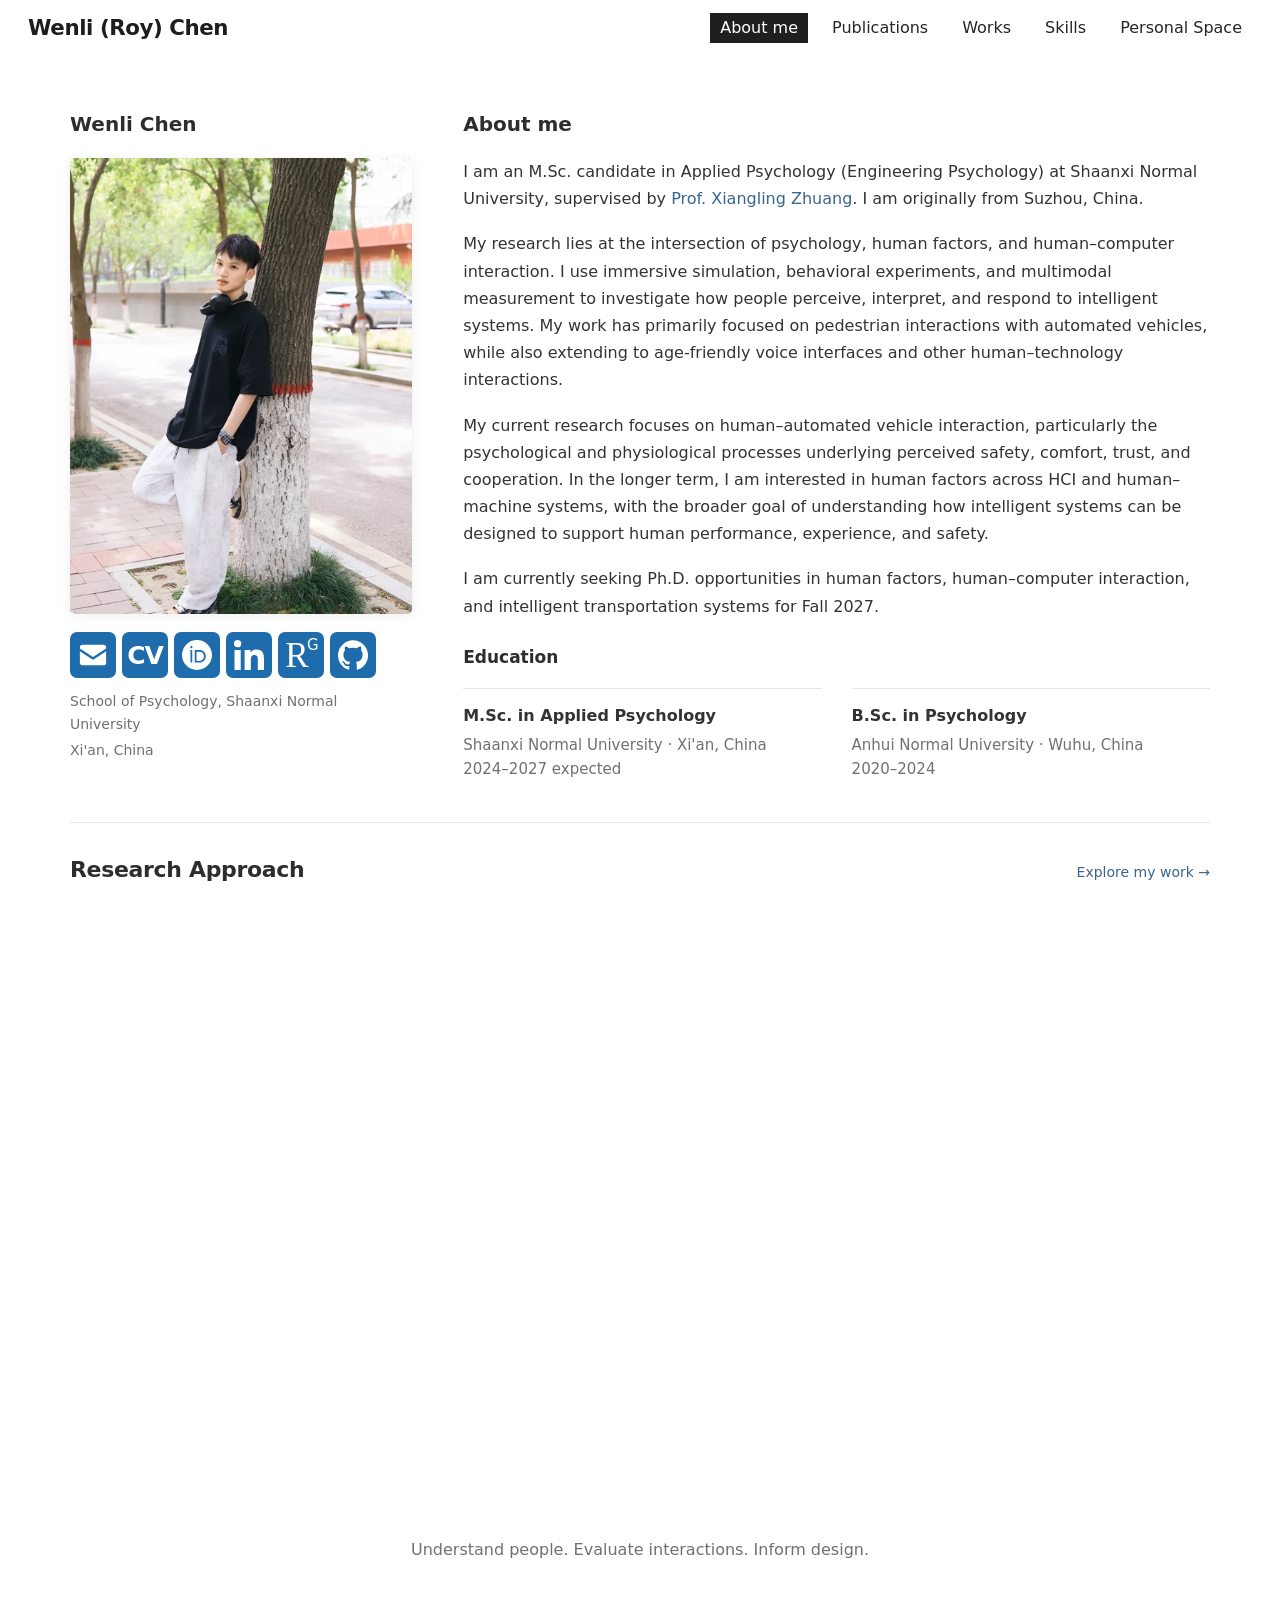
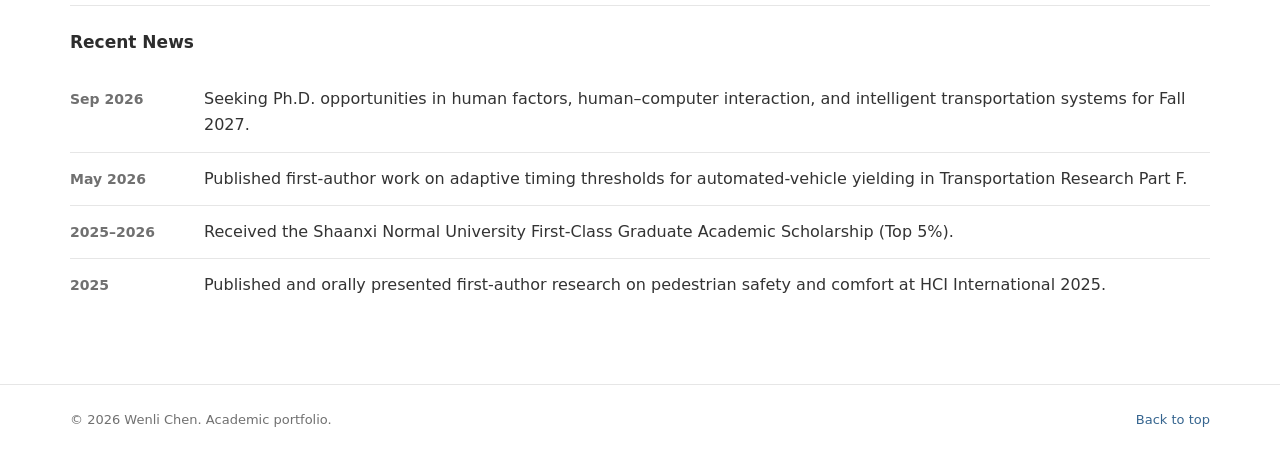
==== commit edc60f19: "Publish website" ====
--- a/index.html
+++ b/index.html
@@ -1 +1 @@
-<!DOCTYPE html><html lang="en"><head><meta charSet="utf-8"/><meta name="viewport" content="width=device-width, initial-scale=1"/><link rel="preload" as="image" imageSrcSet="/media/optimized/profile-60eb44e7e2-480.webp 480w, /media/optimized/profile-60eb44e7e2-960.webp 960w, /media/optimized/profile-60eb44e7e2-1600.webp 1600w" imageSizes="(max-width: 760px) 360px, 342px" fetchPriority="high"/><link rel="stylesheet" href="/_next/static/chunks/0q2hc7dkj9d_l.css" data-precedence="next"/><link rel="preload" as="script" fetchPriority="low" href="/_next/static/chunks/0w2aga045jl1g.js"/><script src="/_next/static/chunks/159a0hv_pbomc.js" async=""></script><script src="/_next/static/chunks/0c_u0uom0kk-9.js" async=""></script><script src="/_next/static/chunks/17is7py1qu.mk.js" async=""></script><script src="/_next/static/chunks/turbopack-0-zrnbq9zxs--.js" async=""></script><script src="/_next/static/chunks/12zbrbrxakma2.js" async=""></script><script src="/_next/static/chunks/17f2ht9wo-phb.js" async=""></script><script src="/_next/static/chunks/0n7gz84jmsrn1.js" async=""></script><script src="/_next/static/chunks/0r7qd-gapp3ly.js" async=""></script><title>Wenli (Roy) Chen | Human Factors &amp; HCI</title><meta name="description" content="Academic portfolio of Wenli Chen, researching human factors, human–AV interaction, and age-friendly HCI."/><link rel="canonical" href="https://roylovecr7.github.io/"/><meta property="og:title" content="Wenli (Roy) Chen | Human Factors &amp; HCI"/><meta property="og:description" content="Researching human–AV interaction, age-friendly HCI, and multimodal human factors."/><meta property="og:site_name" content="Wenli (Roy) Chen Academic Portfolio"/><meta property="og:image" content="https://roylovecr7.github.io/og.png"/><meta property="og:image:width" content="1200"/><meta property="og:image:height" content="630"/><meta property="og:image:alt" content="Wenli Chen — Human Factors, Human–AV Interaction, and Age-Friendly HCI"/><meta property="og:type" content="website"/><meta name="twitter:card" content="summary_large_image"/><meta name="twitter:title" content="Wenli (Roy) Chen | Human Factors &amp; HCI"/><meta name="twitter:description" content="Researching human–AV interaction, age-friendly HCI, and multimodal human factors."/><meta name="twitter:image" content="https://roylovecr7.github.io/og.png"/><script src="/_next/static/chunks/03~yq9q893hmn.js" noModule=""></script></head><body><div hidden=""><!--$--><!--/$--></div><header class="navbar"><div class="nav-inner"><a class="brand" href="/">Wenli (Roy) Chen</a><nav class="desktop-navigation" aria-label="Primary navigation"><a class="active" aria-current="page" href="/">About me</a><a href="/publications/">Publications</a><a href="/works/">Works</a><a href="/skills/">Skills</a><a href="/personal-space/">Personal Space</a></nav><details class="mobile-navigation"><summary>Menu <span aria-hidden="true">☰</span></summary><nav aria-label="Mobile navigation"><a href="/" class="active" aria-current="page">About me</a><a href="/publications">Publications</a><a href="/works">Works</a><a href="/skills">Skills</a><a href="/personal-space">Personal Space</a></nav></details></div></header><main id="top" class="container page-content home-page"><section class="home-grid"><aside class="profile-panel"><h1>Wenli Chen</h1><img width="4160" height="6240" class="profile-image" fetchPriority="high" src="/media/optimized/profile-60eb44e7e2-960.webp" srcSet="/media/optimized/profile-60eb44e7e2-480.webp 480w, /media/optimized/profile-60eb44e7e2-960.webp 960w, /media/optimized/profile-60eb44e7e2-1600.webp 1600w" sizes="(max-width: 760px) 360px, 342px" alt="Wenli Chen" loading="eager" decoding="async"/><div class="profile-contact"><nav class="profile-links" aria-label="Contact and academic profiles"><a href="mailto:cwl010322@snnu.edu.cn" aria-label="Email: cwl010322@snnu.edu.cn" title="Email: cwl010322@snnu.edu.cn"><svg aria-hidden="true" viewBox="0 0 32 32" fill="currentColor"><path d="M5 5h22a3 3 0 0 1 3 3v1L16 18 2 9V8a3 3 0 0 1 3-3Zm25 7v12a3 3 0 0 1-3 3H5a3 3 0 0 1-3-3V12l13 8.4a1.8 1.8 0 0 0 2 0Z"></path></svg></a><a href="/files/CV_WenliChen.pdf" target="_blank" rel="noreferrer" aria-label="Curriculum vitae (PDF)" title="Curriculum vitae (PDF)"><span class="profile-icon-cv" aria-hidden="true">CV</span></a><a href="https://orcid.org/0009-0004-4729-6336" target="_blank" rel="noreferrer" aria-label="ORCID: 0009-0004-4729-6336" title="ORCID: 0009-0004-4729-6336"><svg aria-hidden="true" viewBox="0 0 24 24" fill="currentColor"><path d="M12 0a12 12 0 1 0 0 24 12 12 0 0 0 0-24ZM7.5 4.8a.9.9 0 1 1 0 1.8.9.9 0 0 1 0-1.8ZM6.8 8h1.4v10H6.8V8Zm3.4 0h3.7c3 0 5.1 2 5.1 5s-2.1 5-5.1 5h-3.7V8Zm1.4 1.3v7.4h2.2c2.4 0 3.8-1.5 3.8-3.7s-1.4-3.7-3.8-3.7h-2.2Z" fill-rule="evenodd"></path></svg></a><a href="https://www.linkedin.com/in/wenli-chen-521283392" target="_blank" rel="noreferrer" aria-label="LinkedIn" title="LinkedIn"><svg aria-hidden="true" viewBox="0 0 24 24" fill="currentColor"><path d="M5.37 24H.4V7.98h4.97V24ZM2.88 5.8A2.9 2.9 0 1 1 2.9 0a2.9 2.9 0 0 1-.02 5.8ZM24 24h-4.96v-7.8c0-1.86-.04-4.25-2.59-4.25-2.59 0-2.99 2.02-2.99 4.12V24H8.5V7.98h4.76v2.19h.07c.66-1.25 2.28-2.58 4.7-2.58 5.03 0 5.97 3.31 5.97 7.61V24Z"></path></svg></a><a href="https://www.researchgate.net/profile/Wenli-Chen-14" target="_blank" rel="noreferrer" aria-label="ResearchGate" title="ResearchGate"><span class="profile-icon-researchgate" aria-hidden="true">R<sup>G</sup></span></a><a href="https://github.com/Roylovecr7" target="_blank" rel="noreferrer" aria-label="GitHub" title="GitHub"><svg aria-hidden="true" viewBox="0 0 24 24" fill="currentColor"><path d="M12 .3a12 12 0 0 0-3.79 23.39c.6.11.82-.26.82-.58v-2.23c-3.34.73-4.04-1.42-4.04-1.42-.55-1.39-1.34-1.76-1.34-1.76-1.09-.75.08-.73.08-.73 1.2.09 1.84 1.24 1.84 1.24 1.07 1.83 2.81 1.3 3.49.99.11-.78.42-1.3.76-1.6-2.67-.3-5.47-1.33-5.47-5.93 0-1.31.47-2.38 1.24-3.22-.12-.3-.54-1.52.12-3.18 0 0 1.01-.32 3.3 1.23A11.5 11.5 0 0 1 12 6.1c1.02 0 2.05.14 3.01.4 2.29-1.55 3.3-1.23 3.3-1.23.66 1.66.24 2.88.12 3.18.77.84 1.24 1.91 1.24 3.22 0 4.61-2.8 5.63-5.48 5.93.43.37.81 1.1.81 2.22v3.29c0 .32.22.7.83.58A12 12 0 0 0 12 .3Z"></path></svg></a></nav><p class="profile-affiliation">School of Psychology, Shaanxi Normal University<span>Xi&#x27;an, China</span></p></div></aside><div class="about-copy"><h2>About me</h2><p>I am an M.Sc. candidate in Applied Psychology (Engineering Psychology) at Shaanxi Normal University, supervised by <a href="https://scholar.google.com/citations?user=U7dL7vUAAAAJ&amp;hl=en&amp;oi=ao" target="_blank" rel="noreferrer">Prof. Xiangling Zhuang</a>. I am originally from Suzhou, China.</p><p>My research lies at the intersection of psychology, human factors, and human–computer interaction. I use immersive simulation, behavioral experiments, and multimodal measurement to investigate how people perceive, interpret, and respond to intelligent systems. My work has primarily focused on pedestrian interactions with automated vehicles, while also extending to age-friendly voice interfaces and other human–technology interactions.</p><p>My current research focuses on human–automated vehicle interaction, particularly the psychological and physiological processes underlying perceived safety, comfort, trust, and cooperation. In the longer term, I am interested in human factors across HCI and human–machine systems, with the broader goal of understanding how intelligent systems can be designed to support human performance, experience, and safety.</p><p>I am currently seeking Ph.D. opportunities in human factors, human–computer interaction, and intelligent transportation systems for Fall 2027.</p><section class="home-subsection"><h2>Education</h2><div class="education-list"><article class="education-item"><strong>M.Sc. in Applied Psychology</strong><span>Shaanxi Normal University · Xi&#x27;an, China</span><span>2024–2027 expected</span></article><article class="education-item"><strong>B.Sc. in Psychology</strong><span>Anhui Normal University · Wuhu, China</span><span>2020–2024</span></article></div></section></div></section><section class="home-approach" aria-labelledby="research-approach-heading"><div class="approach-heading"><h2 id="research-approach-heading">Research Approach</h2><a href="/works/">Explore my work →</a></div><figure class="approach-figure"><a class="approach-image-link" href="/media/research-approach.png" target="_blank" rel="noreferrer" aria-label="Open the research approach diagram at full size"><img width="1672" height="941" decoding="async" src="/media/optimized/research-approach-641da9d239-960.webp" srcSet="/media/optimized/research-approach-641da9d239-480.webp 480w, /media/optimized/research-approach-641da9d239-960.webp 960w, /media/optimized/research-approach-641da9d239-1600.webp 1600w" sizes="(max-width: 760px) calc(100vw - 40px), (max-width: 1196px) calc(100vw - 56px), 1140px" alt="Psychology: understand people. Human Factors: evaluate interactions. Design: inform design. Together, these contribute to safer, more comfortable, more inclusive interactions and a better world." loading="lazy"/></a><figcaption>Understand people. Evaluate interactions. Inform design.</figcaption></figure></section><section class="home-news"><h2>Recent News</h2><ul class="news-list" role="list"><li><span class="news-date">Sep 2026</span><span>Seeking Ph.D. opportunities in human factors, human–computer interaction, and intelligent transportation systems for Fall 2027.</span></li><li><span class="news-date">May 2026</span><span>Published first-author work on adaptive timing thresholds for automated-vehicle yielding in Transportation Research Part F.</span></li><li><span class="news-date">2025–2026</span><span>Received the Shaanxi Normal University First-Class Graduate Academic Scholarship (Top 5%).</span></li><li><span class="news-date">2025</span><span>Published and orally presented first-author research on pedestrian safety and comfort at HCI International 2025.</span></li></ul></section></main><footer><div class="container footer-inner"><p>© 2026 Wenli Chen. Academic portfolio.</p><a href="#top">Back to top</a></div></footer><!--$--><!--/$--><script src="/_next/static/chunks/0w2aga045jl1g.js" id="_R_" async=""></script><script>(self.__next_f=self.__next_f||[]).push([0])</script><script>self.__next_f.push([1,"1:\"$Sreact.fragment\"\n2:I[11968,[\"/_next/static/chunks/12zbrbrxakma2.js\",\"/_next/static/chunks/17f2ht9wo-phb.js\",\"/_next/static/chunks/0n7gz84jmsrn1.js\"],\"default\"]\n3:I[87804,[\"/_next/static/chunks/12zbrbrxakma2.js\",\"/_next/static/chunks/17f2ht9wo-phb.js\",\"/_next/static/chunks/0n7gz84jmsrn1.js\"],\"default\"]\n4:I[67295,[\"/_next/static/chunks/12zbrbrxakma2.js\",\"/_next/static/chunks/17f2ht9wo-phb.js\",\"/_next/static/chunks/0n7gz84jmsrn1.js\",\"/_next/static/chunks/0r7qd-gapp3ly.js\"],\"\"]\n12:I[21480,[\"/_next/static/chunks/12zbrbrxakma2.js\",\"/_next/static/chunks/17f2ht9wo-phb.js\",\"/_next/static/chunks/0n7gz84jmsrn1.js\"],\"default\",1]\n:HL[\"/_next/static/chunks/0q2hc7dkj9d_l.css\",\"style\"]\n:HL[\"/media/optimized/profile-60eb44e7e2-960.webp\",\"image\",{\"imageSrcSet\":\"/media/optimized/profile-60eb44e7e2-480.webp 480w, /media/optimized/profile-60eb44e7e2-960.webp 960w, /media/optimized/profile-60eb44e7e2-1600.webp 1600w\",\"imageSizes\":\"(max-width: 760px) 360px, 342px\",\"fetchPriority\":\"high\"}]\n"])</script><script>self.__next_f.push([1,"0:{\"P\":null,\"c\":[\"\",\"\"],\"q\":\"\",\"i\":false,\"f\":[[[\"\",{\"children\":[\"__PAGE__\",{}]},\"$undefined\",\"$undefined\",16],[[\"$\",\"$1\",\"c\",{\"children\":[[[\"$\",\"link\",\"0\",{\"rel\":\"stylesheet\",\"href\":\"/_next/static/chunks/0q2hc7dkj9d_l.css\",\"precedence\":\"next\",\"crossOrigin\":\"$undefined\",\"nonce\":\"$undefined\"}],[\"$\",\"script\",\"script-0\",{\"src\":\"/_next/static/chunks/12zbrbrxakma2.js\",\"async\":true,\"nonce\":\"$undefined\"}],[\"$\",\"script\",\"script-1\",{\"src\":\"/_next/static/chunks/17f2ht9wo-phb.js\",\"async\":true,\"nonce\":\"$undefined\"}],[\"$\",\"script\",\"script-2\",{\"src\":\"/_next/static/chunks/0n7gz84jmsrn1.js\",\"async\":true,\"nonce\":\"$undefined\"}]],[\"$\",\"html\",null,{\"lang\":\"en\",\"children\":[\"$\",\"body\",null,{\"children\":[\"$\",\"$L2\",null,{\"parallelRouterKey\":\"children\",\"error\":\"$undefined\",\"errorStyles\":\"$undefined\",\"errorScripts\":\"$undefined\",\"template\":[\"$\",\"$L3\",null,{}],\"templateStyles\":\"$undefined\",\"templateScripts\":\"$undefined\",\"notFound\":[[[\"$\",\"title\",null,{\"children\":\"404: This page could not be found.\"}],[\"$\",\"div\",null,{\"style\":{\"fontFamily\":\"system-ui,\\\"Segoe UI\\\",Roboto,Helvetica,Arial,sans-serif,\\\"Apple Color Emoji\\\",\\\"Segoe UI Emoji\\\"\",\"height\":\"100vh\",\"textAlign\":\"center\",\"display\":\"flex\",\"flexDirection\":\"column\",\"alignItems\":\"center\",\"justifyContent\":\"center\"},\"children\":[\"$\",\"div\",null,{\"children\":[[\"$\",\"style\",null,{\"dangerouslySetInnerHTML\":{\"__html\":\"body{color:#000;background:#fff;margin:0}.next-error-h1{border-right:1px solid rgba(0,0,0,.3)}@media (prefers-color-scheme:dark){body{color:#fff;background:#000}.next-error-h1{border-right:1px solid rgba(255,255,255,.3)}}\"}}],[\"$\",\"h1\",null,{\"className\":\"next-error-h1\",\"style\":{\"display\":\"inline-block\",\"margin\":\"0 20px 0 0\",\"padding\":\"0 23px 0 0\",\"fontSize\":24,\"fontWeight\":500,\"verticalAlign\":\"top\",\"lineHeight\":\"49px\"},\"children\":404}],[\"$\",\"div\",null,{\"style\":{\"display\":\"inline-block\"},\"children\":[\"$\",\"h2\",null,{\"style\":{\"fontSize\":14,\"fontWeight\":400,\"lineHeight\":\"49px\",\"margin\":0},\"children\":\"This page could not be found.\"}]}]]}]}]],[]],\"forbidden\":\"$undefined\",\"unauthorized\":\"$undefined\"}]}]}]]}],{\"children\":[[\"$\",\"$1\",\"c\",{\"children\":[[[\"$\",\"header\",null,{\"className\":\"navbar\",\"children\":[\"$\",\"div\",null,{\"className\":\"nav-inner\",\"children\":[[\"$\",\"$L4\",null,{\"className\":\"brand\",\"href\":\"/\",\"children\":\"Wenli (Roy) Chen\"}],[\"$\",\"nav\",null,{\"className\":\"desktop-navigation\",\"aria-label\":\"Primary navigation\",\"children\":[[\"$\",\"$L4\",\"about\",{\"className\":\"active\",\"href\":\"/\",\"aria-current\":\"page\",\"children\":\"About me\"}],[\"$\",\"$L4\",\"publications\",{\"className\":\"$undefined\",\"href\":\"/publications\",\"aria-current\":\"$undefined\",\"children\":\"Publications\"}],[\"$\",\"a\",\"works\",{\"className\":\"$undefined\",\"href\":\"/works/\",\"aria-current\":\"$undefined\",\"children\":\"Works\"}],[\"$\",\"$L4\",\"skills\",{\"className\":\"$undefined\",\"href\":\"/skills\",\"aria-current\":\"$undefined\",\"children\":\"Skills\"}],[\"$\",\"$L4\",\"personal-space\",{\"className\":\"$undefined\",\"href\":\"/personal-space\",\"aria-current\":\"$undefined\",\"children\":\"Personal Space\"}]]}],[\"$\",\"details\",null,{\"className\":\"mobile-navigation\",\"children\":[[\"$\",\"summary\",null,{\"children\":[\"Menu \",[\"$\",\"span\",null,{\"aria-hidden\":\"true\",\"children\":\"☰\"}]]}],[\"$\",\"nav\",null,{\"aria-label\":\"Mobile navigation\",\"children\":[[\"$\",\"a\",\"about\",{\"href\":\"/\",\"className\":\"active\",\"aria-current\":\"page\",\"children\":\"About me\"}],[\"$\",\"a\",\"publications\",{\"href\":\"/publications\",\"className\":\"$undefined\",\"aria-current\":\"$undefined\",\"children\":\"Publications\"}],[\"$\",\"a\",\"works\",{\"href\":\"/works\",\"className\":\"$undefined\",\"aria-current\":\"$undefined\",\"children\":\"Works\"}],[\"$\",\"a\",\"skills\",{\"href\":\"/skills\",\"className\":\"$undefined\",\"aria-current\":\"$undefined\",\"children\":\"Skills\"}],[\"$\",\"a\",\"personal-space\",{\"href\":\"/personal-space\",\"className\":\"$undefined\",\"aria-current\":\"$undefined\",\"children\":\"Personal Space\"}]]}]]}]]}]}],[\"$\",\"main\",null,{\"id\":\"top\",\"className\":\"container page-content home-page\",\"children\":[[\"$\",\"section\",null,{\"className\":\"home-grid\",\"children\":[[\"$\",\"aside\",null,{\"className\":\"profile-panel\",\"children\":[[\"$\",\"h1\",null,{\"children\":\"Wenli Chen\"}],[\"$\",\"img\",null,{\"width\":4160,\"height\":6240,\"className\":\"profile-image\",\"fetchPriority\":\"high\",\"src\":\"/media/optimized/profile-60eb44e7e2-960.webp\",\"srcSet\":\"/media/optimized/profile-60eb44e7e2-480.webp 480w, /media/optimized/profile-60eb44e7e2-960.webp 960w, /media/optimized/profile-60eb44e7e2-1600.webp 1600w\",\"sizes\":\"(max-width: 760px) 360px, 342px\",\"alt\":\"Wenli Chen\",\"loading\":\"eager\",\"decoding\":\"async\"}],[\"$\",\"div\",null,{\"className\":\"profile-contact\",\"children\":[[\"$\",\"nav\",null,{\"className\":\"profile-links\",\"aria-label\":\"Contact and academic profiles\",\"children\":[[\"$\",\"a\",null,{\"href\":\"mailto:cwl010322@snnu.edu.cn\",\"aria-label\":\"Email: cwl010322@snnu.edu.cn\",\"title\":\"Email: cwl010322@snnu.edu.cn\",\"children\":[\"$\",\"svg\",null,{\"aria-hidden\":\"true\",\"viewBox\":\"0 0 32 32\",\"fill\":\"currentColor\",\"children\":[\"$\",\"path\",null,{\"d\":\"M5 5h22a3 3 0 0 1 3 3v1L16 18 2 9V8a3 3 0 0 1 3-3Zm25 7v12a3 3 0 0 1-3 3H5a3 3 0 0 1-3-3V12l13 8.4a1.8 1.8 0 0 0 2 0Z\"}]}]}],\"$L5\",\"$L6\",\"$L7\",\"$L8\",\"$L9\"]}],\"$La\"]}]]}],\"$Lb\"]}],\"$Lc\",\"$Ld\"]}],\"$Le\"],[\"$Lf\"],\"$L10\"]}],{},null,false,null]},null,false,null],\"$L11\",false]],\"m\":\"$undefined\",\"G\":[\"$12\",[\"$L13\"]],\"S\":true,\"h\":null,\"s\":\"$undefined\",\"l\":\"$undefined\",\"p\":\"$undefined\",\"d\":\"$undefined\",\"b\":\"3IB2yZHjriTve2RTnQFRp\"}\n"])</script><script>self.__next_f.push([1,"14:I[77916,[\"/_next/static/chunks/12zbrbrxakma2.js\",\"/_next/static/chunks/17f2ht9wo-phb.js\",\"/_next/static/chunks/0n7gz84jmsrn1.js\"],\"OutletBoundary\"]\n15:\"$Sreact.suspense\"\n17:I[77916,[\"/_next/static/chunks/12zbrbrxakma2.js\",\"/_next/static/chunks/17f2ht9wo-phb.js\",\"/_next/static/chunks/0n7gz84jmsrn1.js\"],\"ViewportBoundary\"]\n19:I[77916,[\"/_next/static/chunks/12zbrbrxakma2.js\",\"/_next/static/chunks/17f2ht9wo-phb.js\",\"/_next/static/chunks/0n7gz84jmsrn1.js\"],\"MetadataBoundary\"]\n5:[\"$\",\"a\",null,{\"href\":\"/files/CV_WenliChen.pdf\",\"target\":\"_blank\",\"rel\":\"noreferrer\",\"aria-label\":\"Curriculum vitae (PDF)\",\"title\":\"Curriculum vitae (PDF)\",\"children\":[\"$\",\"span\",null,{\"className\":\"profile-icon-cv\",\"aria-hidden\":\"true\",\"children\":\"CV\"}]}]\n6:[\"$\",\"a\",null,{\"href\":\"https://orcid.org/0009-0004-4729-6336\",\"target\":\"_blank\",\"rel\":\"noreferrer\",\"aria-label\":\"ORCID: 0009-0004-4729-6336\",\"title\":\"ORCID: 0009-0004-4729-6336\",\"children\":[\"$\",\"svg\",null,{\"aria-hidden\":\"true\",\"viewBox\":\"0 0 24 24\",\"fill\":\"currentColor\",\"children\":[\"$\",\"path\",null,{\"d\":\"M12 0a12 12 0 1 0 0 24 12 12 0 0 0 0-24ZM7.5 4.8a.9.9 0 1 1 0 1.8.9.9 0 0 1 0-1.8ZM6.8 8h1.4v10H6.8V8Zm3.4 0h3.7c3 0 5.1 2 5.1 5s-2.1 5-5.1 5h-3.7V8Zm1.4 1.3v7.4h2.2c2.4 0 3.8-1.5 3.8-3.7s-1.4-3.7-3.8-3.7h-2.2Z\",\"fillRule\":\"evenodd\"}]}]}]\n7:[\"$\",\"a\",null,{\"href\":\"https://www.linkedin.com/in/wenli-chen-521283392\",\"target\":\"_blank\",\"rel\":\"noreferrer\",\"aria-label\":\"LinkedIn\",\"title\":\"LinkedIn\",\"children\":[\"$\",\"svg\",null,{\"aria-hidden\":\"true\",\"viewBox\":\"0 0 24 24\",\"fill\":\"currentColor\",\"children\":[\"$\",\"path\",null,{\"d\":\"M5.37 24H.4V7.98h4.97V24ZM2.88 5.8A2.9 2.9 0 1 1 2.9 0a2.9 2.9 0 0 1-.02 5.8ZM24 24h-4.96v-7.8c0-1.86-.04-4.25-2.59-4.25-2.59 0-2.99 2.02-2.99 4.12V24H8.5V7.98h4.76v2.19h.07c.66-1.25 2.28-2.58 4.7-2.58 5.03 0 5.97 3.31 5.97 7.61V24Z\"}]}]}]\n8:[\"$\",\"a\",null,{\"href\":\"https://www.researchgate.net/profile/Wenli-Chen-14\",\"target\":\"_blank\",\"rel\":\"noreferrer\",\"aria-label\":\"ResearchGate\",\"title\":\"ResearchGate\",\"children\":[\"$\",\"span\",null,{\"className\":\"profile-icon-researchgate\",\"aria-hidden\":\"true\",\"children\":[\"R\",[\"$\",\"sup\",null,{\"children\":\"G\"}]]}]}]\n9:[\"$\",\"a\",null,{\"href\":\"https://github.com/Roylovecr7\",\"target\":\"_blank\",\"rel\":\"noreferrer\",\"aria-label\":\"GitHub\",\"title\":\"GitHub\",\"children\":[\"$\",\"svg\",null,{\"aria-hidden\":\"true\",\"viewBox\":\"0 0 24 24\",\"fill\":\"currentColor\",\"children\":[\"$\",\"path\",null,{\"d\":\"M12 .3a12 12 0 0 0-3.79 23.39c.6.11.82-.26.82-.58v-2.23c-3.34.73-4.04-1.42-4.04-1.42-.55-1.39-1.34-1.76-1.34-1.76-1.09-.75.08-.73.08-.73 1.2.09 1.84 1.24 1.84 1.24 1.07 1.83 2.81 1.3 3.49.99.11-.78.42-1.3.76-1.6-2.67-.3-5.47-1.33-5.47-5.93 0-1.31.47-2.38 1.24-3.22-.12-.3-.54-1.52.12-3.18 0 0 1.01-.32 3.3 1.23A11.5 11.5 0 0 1 12 6.1c1.02 0 2.05.14 3.01.4 2.29-1.55 3.3-1.23 3.3-1.23.66 1.66.24 2.88.12 3.18.77.84 1.24 1.91 1.24 3.22 0 4.61-2.8 5.63-5.48 5.93.43.37.81 1.1.81 2.22v3.29c0 .32.22.7.83.58A12 12 0 0 0 12 .3Z\"}]}]}]\na:[\"$\",\"p\",null,{\"className\":\"profile-affiliation\",\"children\":[\"School of Psychology, Shaanxi Normal University\",[\"$\",\"span\",null,{\"children\":\"Xi'an, China\"}]]}]\n"])</script><script>self.__next_f.push([1,"b:[\"$\",\"div\",null,{\"className\":\"about-copy\",\"children\":[[\"$\",\"h2\",null,{\"children\":\"About me\"}],[\"$\",\"p\",null,{\"children\":[\"I am an M.Sc. candidate in Applied Psychology (Engineering Psychology) at Shaanxi Normal University, supervised by \",[\"$\",\"a\",null,{\"href\":\"https://scholar.google.com/citations?user=U7dL7vUAAAAJ\u0026hl=en\u0026oi=ao\",\"target\":\"_blank\",\"rel\":\"noreferrer\",\"children\":\"Prof. Xiangling Zhuang\"}],\". I am originally from Suzhou, China.\"]}],[\"$\",\"p\",null,{\"children\":\"My research lies at the intersection of psychology, human factors, and human–computer interaction. I use immersive simulation, behavioral experiments, and multimodal measurement to investigate how people perceive, interpret, and respond to intelligent systems. My work has primarily focused on pedestrian interactions with automated vehicles, while also extending to age-friendly voice interfaces and other human–technology interactions.\"}],[\"$\",\"p\",null,{\"children\":\"My current research focuses on human–automated vehicle interaction, particularly the psychological and physiological processes underlying perceived safety, comfort, trust, and cooperation. In the longer term, I am interested in human factors across HCI and human–machine systems, with the broader goal of understanding how intelligent systems can be designed to support human performance, experience, and safety.\"}],[\"$\",\"p\",null,{\"children\":\"I am currently seeking Ph.D. opportunities in human factors, human–computer interaction, and intelligent transportation systems for Fall 2027.\"}],[\"$\",\"section\",null,{\"className\":\"home-subsection\",\"children\":[[\"$\",\"h2\",null,{\"children\":\"Education\"}],[\"$\",\"div\",null,{\"className\":\"education-list\",\"children\":[[\"$\",\"article\",\"M.Sc. in Applied Psychology\",{\"className\":\"education-item\",\"children\":[[\"$\",\"strong\",null,{\"children\":\"M.Sc. in Applied Psychology\"}],[\"$\",\"span\",null,{\"children\":\"Shaanxi Normal University · Xi'an, China\"}],[\"$\",\"span\",null,{\"children\":\"2024–2027 expected\"}]]}],[\"$\",\"article\",\"B.Sc. in Psychology\",{\"className\":\"education-item\",\"children\":[[\"$\",\"strong\",null,{\"children\":\"B.Sc. in Psychology\"}],[\"$\",\"span\",null,{\"children\":\"Anhui Normal University · Wuhu, China\"}],[\"$\",\"span\",null,{\"children\":\"2020–2024\"}]]}]]}]]}]]}]\n"])</script><script>self.__next_f.push([1,"c:[\"$\",\"section\",null,{\"className\":\"home-approach\",\"aria-labelledby\":\"research-approach-heading\",\"children\":[[\"$\",\"div\",null,{\"className\":\"approach-heading\",\"children\":[[\"$\",\"h2\",null,{\"id\":\"research-approach-heading\",\"children\":\"Research Approach\"}],[\"$\",\"a\",null,{\"href\":\"/works/\",\"children\":\"Explore my work →\"}]]}],[\"$\",\"figure\",null,{\"className\":\"approach-figure\",\"children\":[[\"$\",\"a\",null,{\"className\":\"approach-image-link\",\"href\":\"/media/research-approach.png\",\"target\":\"_blank\",\"rel\":\"noreferrer\",\"aria-label\":\"Open the research approach diagram at full size\",\"children\":[\"$\",\"img\",null,{\"width\":1672,\"height\":941,\"decoding\":\"async\",\"src\":\"/media/optimized/research-approach-641da9d239-960.webp\",\"srcSet\":\"/media/optimized/research-approach-641da9d239-480.webp 480w, /media/optimized/research-approach-641da9d239-960.webp 960w, /media/optimized/research-approach-641da9d239-1600.webp 1600w\",\"sizes\":\"(max-width: 760px) calc(100vw - 40px), (max-width: 1196px) calc(100vw - 56px), 1140px\",\"alt\":\"Psychology: understand people. Human Factors: evaluate interactions. Design: inform design. Together, these contribute to safer, more comfortable, more inclusive interactions and a better world.\",\"loading\":\"lazy\"}]}],[\"$\",\"figcaption\",null,{\"children\":\"Understand people. Evaluate interactions. Inform design.\"}]]}]]}]\n"])</script><script>self.__next_f.push([1,"d:[\"$\",\"section\",null,{\"className\":\"home-news\",\"children\":[[\"$\",\"h2\",null,{\"children\":\"Recent News\"}],[\"$\",\"ul\",null,{\"className\":\"news-list\",\"role\":\"list\",\"children\":[[\"$\",\"li\",\"Sep 2026-Seeking Ph.D. opportunities in human factors, human–computer interaction, and intelligent transportation systems for Fall 2027.\",{\"children\":[[\"$\",\"span\",null,{\"className\":\"news-date\",\"children\":\"Sep 2026\"}],[\"$\",\"span\",null,{\"children\":\"Seeking Ph.D. opportunities in human factors, human–computer interaction, and intelligent transportation systems for Fall 2027.\"}]]}],[\"$\",\"li\",\"May 2026-Published first-author work on adaptive timing thresholds for automated-vehicle yielding in Transportation Research Part F.\",{\"children\":[[\"$\",\"span\",null,{\"className\":\"news-date\",\"children\":\"May 2026\"}],[\"$\",\"span\",null,{\"children\":\"Published first-author work on adaptive timing thresholds for automated-vehicle yielding in Transportation Research Part F.\"}]]}],[\"$\",\"li\",\"2025–2026-Received the Shaanxi Normal University First-Class Graduate Academic Scholarship (Top 5%).\",{\"children\":[[\"$\",\"span\",null,{\"className\":\"news-date\",\"children\":\"2025–2026\"}],[\"$\",\"span\",null,{\"children\":\"Received the Shaanxi Normal University First-Class Graduate Academic Scholarship (Top 5%).\"}]]}],[\"$\",\"li\",\"2025-Published and orally presented first-author research on pedestrian safety and comfort at HCI International 2025.\",{\"children\":[[\"$\",\"span\",null,{\"className\":\"news-date\",\"children\":\"2025\"}],[\"$\",\"span\",null,{\"children\":\"Published and orally presented first-author research on pedestrian safety and comfort at HCI International 2025.\"}]]}]]}]]}]\n"])</script><script>self.__next_f.push([1,"e:[\"$\",\"footer\",null,{\"children\":[\"$\",\"div\",null,{\"className\":\"container footer-inner\",\"children\":[[\"$\",\"p\",null,{\"children\":\"© 2026 Wenli Chen. Academic portfolio.\"}],[\"$\",\"a\",null,{\"href\":\"#top\",\"children\":\"Back to top\"}]]}]}]\nf:[\"$\",\"script\",\"script-0\",{\"src\":\"/_next/static/chunks/0r7qd-gapp3ly.js\",\"async\":true,\"nonce\":\"$undefined\"}]\n10:[\"$\",\"$L14\",null,{\"children\":[\"$\",\"$15\",null,{\"name\":\"Next.MetadataOutlet\",\"children\":\"$@16\"}]}]\n11:[\"$\",\"$1\",\"h\",{\"children\":[null,[\"$\",\"$L17\",null,{\"children\":\"$L18\"}],[\"$\",\"div\",null,{\"hidden\":true,\"children\":[\"$\",\"$L19\",null,{\"children\":[\"$\",\"$15\",null,{\"name\":\"Next.Metadata\",\"children\":\"$L1a\"}]}]}],null]}]\n13:[\"$\",\"link\",\"0\",{\"rel\":\"stylesheet\",\"href\":\"/_next/static/chunks/0q2hc7dkj9d_l.css\",\"precedence\":\"next\",\"crossOrigin\":\"$undefined\",\"nonce\":\"$undefined\"}]\n"])</script><script>self.__next_f.push([1,"18:[[\"$\",\"meta\",\"0\",{\"charSet\":\"utf-8\"}],[\"$\",\"meta\",\"1\",{\"name\":\"viewport\",\"content\":\"width=device-width, initial-scale=1\"}]]\n"])</script><script>self.__next_f.push([1,"16:null\n"])</script><script>self.__next_f.push([1,"1a:[[\"$\",\"title\",\"0\",{\"children\":\"Wenli (Roy) Chen | Human Factors \u0026 HCI\"}],[\"$\",\"meta\",\"1\",{\"name\":\"description\",\"content\":\"Academic portfolio of Wenli Chen, researching human factors, human–AV interaction, and age-friendly HCI.\"}],[\"$\",\"link\",\"2\",{\"rel\":\"canonical\",\"href\":\"https://roylovecr7.github.io/\"}],[\"$\",\"meta\",\"3\",{\"property\":\"og:title\",\"content\":\"Wenli (Roy) Chen | Human Factors \u0026 HCI\"}],[\"$\",\"meta\",\"4\",{\"property\":\"og:description\",\"content\":\"Researching human–AV interaction, age-friendly HCI, and multimodal human factors.\"}],[\"$\",\"meta\",\"5\",{\"property\":\"og:site_name\",\"content\":\"Wenli (Roy) Chen Academic Portfolio\"}],[\"$\",\"meta\",\"6\",{\"property\":\"og:image\",\"content\":\"https://roylovecr7.github.io/og.png\"}],[\"$\",\"meta\",\"7\",{\"property\":\"og:image:width\",\"content\":\"1200\"}],[\"$\",\"meta\",\"8\",{\"property\":\"og:image:height\",\"content\":\"630\"}],[\"$\",\"meta\",\"9\",{\"property\":\"og:image:alt\",\"content\":\"Wenli Chen — Human Factors, Human–AV Interaction, and Age-Friendly HCI\"}],[\"$\",\"meta\",\"10\",{\"property\":\"og:type\",\"content\":\"website\"}],[\"$\",\"meta\",\"11\",{\"name\":\"twitter:card\",\"content\":\"summary_large_image\"}],[\"$\",\"meta\",\"12\",{\"name\":\"twitter:title\",\"content\":\"Wenli (Roy) Chen | Human Factors \u0026 HCI\"}],[\"$\",\"meta\",\"13\",{\"name\":\"twitter:description\",\"content\":\"Researching human–AV interaction, age-friendly HCI, and multimodal human factors.\"}],[\"$\",\"meta\",\"14\",{\"name\":\"twitter:image\",\"content\":\"https://roylovecr7.github.io/og.png\"}]]\n"])</script></body></html>+<!DOCTYPE html><html lang="en"><head><meta charSet="utf-8"/><meta name="viewport" content="width=device-width, initial-scale=1"/><link rel="preload" as="image" imageSrcSet="/media/optimized/profile-60eb44e7e2-480.webp 480w, /media/optimized/profile-60eb44e7e2-960.webp 960w, /media/optimized/profile-60eb44e7e2-1600.webp 1600w" imageSizes="(max-width: 760px) 360px, 342px" fetchPriority="high"/><link rel="stylesheet" href="/_next/static/chunks/0pca63ehkux.j.css" data-precedence="next"/><link rel="preload" as="script" fetchPriority="low" href="/_next/static/chunks/0w2aga045jl1g.js"/><script src="/_next/static/chunks/159a0hv_pbomc.js" async=""></script><script src="/_next/static/chunks/0c_u0uom0kk-9.js" async=""></script><script src="/_next/static/chunks/17is7py1qu.mk.js" async=""></script><script src="/_next/static/chunks/turbopack-0-zrnbq9zxs--.js" async=""></script><script src="/_next/static/chunks/12zbrbrxakma2.js" async=""></script><script src="/_next/static/chunks/17f2ht9wo-phb.js" async=""></script><script src="/_next/static/chunks/0n7gz84jmsrn1.js" async=""></script><script src="/_next/static/chunks/0r7qd-gapp3ly.js" async=""></script><title>Wenli (Roy) Chen | Human Factors &amp; HCI</title><meta name="description" content="Academic portfolio of Wenli Chen, researching human factors, human–AV interaction, and age-friendly HCI."/><link rel="canonical" href="https://roylovecr7.github.io/"/><meta property="og:title" content="Wenli (Roy) Chen | Human Factors &amp; HCI"/><meta property="og:description" content="Researching human–AV interaction, age-friendly HCI, and multimodal human factors."/><meta property="og:site_name" content="Wenli (Roy) Chen Academic Portfolio"/><meta property="og:image" content="https://roylovecr7.github.io/og.png"/><meta property="og:image:width" content="1200"/><meta property="og:image:height" content="630"/><meta property="og:image:alt" content="Wenli Chen — Human Factors, Human–AV Interaction, and Age-Friendly HCI"/><meta property="og:type" content="website"/><meta name="twitter:card" content="summary_large_image"/><meta name="twitter:title" content="Wenli (Roy) Chen | Human Factors &amp; HCI"/><meta name="twitter:description" content="Researching human–AV interaction, age-friendly HCI, and multimodal human factors."/><meta name="twitter:image" content="https://roylovecr7.github.io/og.png"/><script src="/_next/static/chunks/03~yq9q893hmn.js" noModule=""></script></head><body><div hidden=""><!--$--><!--/$--></div><header class="navbar"><div class="nav-inner"><a class="brand" href="/">Wenli (Roy) Chen</a><nav class="desktop-navigation" aria-label="Primary navigation"><a class="active" aria-current="page" href="/">About me</a><a href="/publications/">Publications</a><a href="/works/">Works</a><a href="/skills/">Skills</a><a href="/personal-space/">Personal Space</a></nav><details class="mobile-navigation"><summary>Menu <span aria-hidden="true">☰</span></summary><nav aria-label="Mobile navigation"><a href="/" class="active" aria-current="page">About me</a><a href="/publications">Publications</a><a href="/works">Works</a><a href="/skills">Skills</a><a href="/personal-space">Personal Space</a></nav></details></div></header><main id="top" class="container page-content home-page"><section class="home-grid"><aside class="profile-panel"><h1>Wenli Chen</h1><img width="4160" height="6240" class="profile-image" fetchPriority="high" src="/media/optimized/profile-60eb44e7e2-960.webp" srcSet="/media/optimized/profile-60eb44e7e2-480.webp 480w, /media/optimized/profile-60eb44e7e2-960.webp 960w, /media/optimized/profile-60eb44e7e2-1600.webp 1600w" sizes="(max-width: 760px) 360px, 342px" alt="Wenli Chen" loading="eager" decoding="async"/><div class="profile-contact"><nav class="profile-links" aria-label="Contact and academic profiles"><a href="mailto:cwl010322@snnu.edu.cn" aria-label="Email: cwl010322@snnu.edu.cn" title="Email: cwl010322@snnu.edu.cn"><svg aria-hidden="true" viewBox="0 0 32 32" fill="currentColor"><path d="M5 5h22a3 3 0 0 1 3 3v1L16 18 2 9V8a3 3 0 0 1 3-3Zm25 7v12a3 3 0 0 1-3 3H5a3 3 0 0 1-3-3V12l13 8.4a1.8 1.8 0 0 0 2 0Z"></path></svg></a><a href="/files/CV_WenliChen.pdf" target="_blank" rel="noreferrer" aria-label="Curriculum vitae (PDF)" title="Curriculum vitae (PDF)"><span class="profile-icon-cv" aria-hidden="true">CV</span></a><a href="https://orcid.org/0009-0004-4729-6336" target="_blank" rel="noreferrer" aria-label="ORCID: 0009-0004-4729-6336" title="ORCID: 0009-0004-4729-6336"><svg aria-hidden="true" viewBox="0 0 24 24" fill="currentColor"><path d="M12 0a12 12 0 1 0 0 24 12 12 0 0 0 0-24ZM7.5 4.8a.9.9 0 1 1 0 1.8.9.9 0 0 1 0-1.8ZM6.8 8h1.4v10H6.8V8Zm3.4 0h3.7c3 0 5.1 2 5.1 5s-2.1 5-5.1 5h-3.7V8Zm1.4 1.3v7.4h2.2c2.4 0 3.8-1.5 3.8-3.7s-1.4-3.7-3.8-3.7h-2.2Z" fill-rule="evenodd"></path></svg></a><a href="https://www.linkedin.com/in/wenli-chen-521283392" target="_blank" rel="noreferrer" aria-label="LinkedIn" title="LinkedIn"><svg aria-hidden="true" viewBox="0 0 24 24" fill="currentColor"><path d="M5.37 24H.4V7.98h4.97V24ZM2.88 5.8A2.9 2.9 0 1 1 2.9 0a2.9 2.9 0 0 1-.02 5.8ZM24 24h-4.96v-7.8c0-1.86-.04-4.25-2.59-4.25-2.59 0-2.99 2.02-2.99 4.12V24H8.5V7.98h4.76v2.19h.07c.66-1.25 2.28-2.58 4.7-2.58 5.03 0 5.97 3.31 5.97 7.61V24Z"></path></svg></a><a href="https://www.researchgate.net/profile/Wenli-Chen-14" target="_blank" rel="noreferrer" aria-label="ResearchGate" title="ResearchGate"><span class="profile-icon-researchgate" aria-hidden="true">R<sup>G</sup></span></a><a href="https://github.com/Roylovecr7" target="_blank" rel="noreferrer" aria-label="GitHub" title="GitHub"><svg aria-hidden="true" viewBox="0 0 24 24" fill="currentColor"><path d="M12 .3a12 12 0 0 0-3.79 23.39c.6.11.82-.26.82-.58v-2.23c-3.34.73-4.04-1.42-4.04-1.42-.55-1.39-1.34-1.76-1.34-1.76-1.09-.75.08-.73.08-.73 1.2.09 1.84 1.24 1.84 1.24 1.07 1.83 2.81 1.3 3.49.99.11-.78.42-1.3.76-1.6-2.67-.3-5.47-1.33-5.47-5.93 0-1.31.47-2.38 1.24-3.22-.12-.3-.54-1.52.12-3.18 0 0 1.01-.32 3.3 1.23A11.5 11.5 0 0 1 12 6.1c1.02 0 2.05.14 3.01.4 2.29-1.55 3.3-1.23 3.3-1.23.66 1.66.24 2.88.12 3.18.77.84 1.24 1.91 1.24 3.22 0 4.61-2.8 5.63-5.48 5.93.43.37.81 1.1.81 2.22v3.29c0 .32.22.7.83.58A12 12 0 0 0 12 .3Z"></path></svg></a></nav><p class="profile-affiliation">School of Psychology, Shaanxi Normal University<span>Xi&#x27;an, China</span></p></div></aside><div class="about-copy"><h2>About me</h2><p>I am an M.Sc. candidate in Applied Psychology (Engineering Psychology) at Shaanxi Normal University, supervised by <a href="https://scholar.google.com/citations?user=U7dL7vUAAAAJ&amp;hl=en&amp;oi=ao" target="_blank" rel="noreferrer">Prof. Xiangling Zhuang</a>. I am originally from Suzhou, China.</p><p>My research lies at the intersection of psychology, human factors, and human–computer interaction. I use immersive simulation, behavioral experiments, and multimodal measurement to investigate how people perceive, interpret, and respond to intelligent systems. My work has primarily focused on pedestrian interactions with automated vehicles, while also extending to age-friendly voice interfaces and other human–technology interactions.</p><p>My current research focuses on human–automated vehicle interaction, particularly the psychological and physiological processes underlying perceived safety, comfort, trust, and cooperation. In the longer term, I am interested in human factors across HCI and human–machine systems, with the broader goal of understanding how intelligent systems can be designed to support human performance, experience, and safety.</p><p>I am currently seeking Ph.D. opportunities in human factors, human–computer interaction, and intelligent transportation systems for Fall 2027.</p><section class="home-subsection"><h2>Education</h2><div class="education-list"><article class="education-item"><strong>M.Sc. in Applied Psychology</strong><span>Shaanxi Normal University · Xi&#x27;an, China</span><span>2024–2027 expected</span></article><article class="education-item"><strong>B.Sc. in Psychology</strong><span>Anhui Normal University · Wuhu, China</span><span>2020–2024</span></article></div></section></div></section><section class="home-approach" aria-labelledby="research-approach-heading"><div class="approach-heading"><h2 id="research-approach-heading">Research Approach</h2><a href="/works/">Explore my work →</a></div><figure class="approach-figure"><a class="approach-image-link" href="/media/research-approach.png" target="_blank" rel="noreferrer" aria-label="Open the research approach diagram at full size"><img width="1672" height="941" decoding="async" src="/media/optimized/research-approach-641da9d239-960.webp" srcSet="/media/optimized/research-approach-641da9d239-480.webp 480w, /media/optimized/research-approach-641da9d239-960.webp 960w, /media/optimized/research-approach-641da9d239-1600.webp 1600w" sizes="(max-width: 760px) calc(100vw - 40px), (max-width: 1196px) calc(100vw - 56px), 1140px" alt="Psychology: understand people. Human Factors: evaluate interactions. Design: inform design. Together, these contribute to safer, more comfortable, more inclusive interactions and a better world." loading="lazy"/></a><figcaption>Understand people. Evaluate interactions. Inform design.</figcaption></figure></section><section class="home-news"><h2>Recent News</h2><ul class="news-list" role="list"><li><span class="news-date">Sep 2026</span><span>Seeking Ph.D. opportunities in human factors, human–computer interaction, and intelligent transportation systems for Fall 2027.</span></li><li><span class="news-date">May 2026</span><span>Published first-author work on adaptive timing thresholds for automated-vehicle yielding in Transportation Research Part F.</span></li><li><span class="news-date">2025–2026</span><span>Received the Shaanxi Normal University First-Class Graduate Academic Scholarship (Top 5%).</span></li><li><span class="news-date">2025</span><span>Published and orally presented first-author research on pedestrian safety and comfort at HCI International 2025.</span></li></ul></section></main><footer><div class="container footer-inner"><p>© 2026 Wenli Chen. Academic portfolio.</p><a href="#top">Back to top</a></div></footer><!--$--><!--/$--><script src="/_next/static/chunks/0w2aga045jl1g.js" id="_R_" async=""></script><script>(self.__next_f=self.__next_f||[]).push([0])</script><script>self.__next_f.push([1,"1:\"$Sreact.fragment\"\n2:I[11968,[\"/_next/static/chunks/12zbrbrxakma2.js\",\"/_next/static/chunks/17f2ht9wo-phb.js\",\"/_next/static/chunks/0n7gz84jmsrn1.js\"],\"default\"]\n3:I[87804,[\"/_next/static/chunks/12zbrbrxakma2.js\",\"/_next/static/chunks/17f2ht9wo-phb.js\",\"/_next/static/chunks/0n7gz84jmsrn1.js\"],\"default\"]\n4:I[67295,[\"/_next/static/chunks/12zbrbrxakma2.js\",\"/_next/static/chunks/17f2ht9wo-phb.js\",\"/_next/static/chunks/0n7gz84jmsrn1.js\",\"/_next/static/chunks/0r7qd-gapp3ly.js\"],\"\"]\n12:I[21480,[\"/_next/static/chunks/12zbrbrxakma2.js\",\"/_next/static/chunks/17f2ht9wo-phb.js\",\"/_next/static/chunks/0n7gz84jmsrn1.js\"],\"default\",1]\n:HL[\"/_next/static/chunks/0pca63ehkux.j.css\",\"style\"]\n:HL[\"/media/optimized/profile-60eb44e7e2-960.webp\",\"image\",{\"imageSrcSet\":\"/media/optimized/profile-60eb44e7e2-480.webp 480w, /media/optimized/profile-60eb44e7e2-960.webp 960w, /media/optimized/profile-60eb44e7e2-1600.webp 1600w\",\"imageSizes\":\"(max-width: 760px) 360px, 342px\",\"fetchPriority\":\"high\"}]\n"])</script><script>self.__next_f.push([1,"0:{\"P\":null,\"c\":[\"\",\"\"],\"q\":\"\",\"i\":false,\"f\":[[[\"\",{\"children\":[\"__PAGE__\",{}]},\"$undefined\",\"$undefined\",16],[[\"$\",\"$1\",\"c\",{\"children\":[[[\"$\",\"link\",\"0\",{\"rel\":\"stylesheet\",\"href\":\"/_next/static/chunks/0pca63ehkux.j.css\",\"precedence\":\"next\",\"crossOrigin\":\"$undefined\",\"nonce\":\"$undefined\"}],[\"$\",\"script\",\"script-0\",{\"src\":\"/_next/static/chunks/12zbrbrxakma2.js\",\"async\":true,\"nonce\":\"$undefined\"}],[\"$\",\"script\",\"script-1\",{\"src\":\"/_next/static/chunks/17f2ht9wo-phb.js\",\"async\":true,\"nonce\":\"$undefined\"}],[\"$\",\"script\",\"script-2\",{\"src\":\"/_next/static/chunks/0n7gz84jmsrn1.js\",\"async\":true,\"nonce\":\"$undefined\"}]],[\"$\",\"html\",null,{\"lang\":\"en\",\"children\":[\"$\",\"body\",null,{\"children\":[\"$\",\"$L2\",null,{\"parallelRouterKey\":\"children\",\"error\":\"$undefined\",\"errorStyles\":\"$undefined\",\"errorScripts\":\"$undefined\",\"template\":[\"$\",\"$L3\",null,{}],\"templateStyles\":\"$undefined\",\"templateScripts\":\"$undefined\",\"notFound\":[[[\"$\",\"title\",null,{\"children\":\"404: This page could not be found.\"}],[\"$\",\"div\",null,{\"style\":{\"fontFamily\":\"system-ui,\\\"Segoe UI\\\",Roboto,Helvetica,Arial,sans-serif,\\\"Apple Color Emoji\\\",\\\"Segoe UI Emoji\\\"\",\"height\":\"100vh\",\"textAlign\":\"center\",\"display\":\"flex\",\"flexDirection\":\"column\",\"alignItems\":\"center\",\"justifyContent\":\"center\"},\"children\":[\"$\",\"div\",null,{\"children\":[[\"$\",\"style\",null,{\"dangerouslySetInnerHTML\":{\"__html\":\"body{color:#000;background:#fff;margin:0}.next-error-h1{border-right:1px solid rgba(0,0,0,.3)}@media (prefers-color-scheme:dark){body{color:#fff;background:#000}.next-error-h1{border-right:1px solid rgba(255,255,255,.3)}}\"}}],[\"$\",\"h1\",null,{\"className\":\"next-error-h1\",\"style\":{\"display\":\"inline-block\",\"margin\":\"0 20px 0 0\",\"padding\":\"0 23px 0 0\",\"fontSize\":24,\"fontWeight\":500,\"verticalAlign\":\"top\",\"lineHeight\":\"49px\"},\"children\":404}],[\"$\",\"div\",null,{\"style\":{\"display\":\"inline-block\"},\"children\":[\"$\",\"h2\",null,{\"style\":{\"fontSize\":14,\"fontWeight\":400,\"lineHeight\":\"49px\",\"margin\":0},\"children\":\"This page could not be found.\"}]}]]}]}]],[]],\"forbidden\":\"$undefined\",\"unauthorized\":\"$undefined\"}]}]}]]}],{\"children\":[[\"$\",\"$1\",\"c\",{\"children\":[[[\"$\",\"header\",null,{\"className\":\"navbar\",\"children\":[\"$\",\"div\",null,{\"className\":\"nav-inner\",\"children\":[[\"$\",\"$L4\",null,{\"className\":\"brand\",\"href\":\"/\",\"children\":\"Wenli (Roy) Chen\"}],[\"$\",\"nav\",null,{\"className\":\"desktop-navigation\",\"aria-label\":\"Primary navigation\",\"children\":[[\"$\",\"$L4\",\"about\",{\"className\":\"active\",\"href\":\"/\",\"aria-current\":\"page\",\"children\":\"About me\"}],[\"$\",\"$L4\",\"publications\",{\"className\":\"$undefined\",\"href\":\"/publications\",\"aria-current\":\"$undefined\",\"children\":\"Publications\"}],[\"$\",\"a\",\"works\",{\"className\":\"$undefined\",\"href\":\"/works/\",\"aria-current\":\"$undefined\",\"children\":\"Works\"}],[\"$\",\"$L4\",\"skills\",{\"className\":\"$undefined\",\"href\":\"/skills\",\"aria-current\":\"$undefined\",\"children\":\"Skills\"}],[\"$\",\"$L4\",\"personal-space\",{\"className\":\"$undefined\",\"href\":\"/personal-space\",\"aria-current\":\"$undefined\",\"children\":\"Personal Space\"}]]}],[\"$\",\"details\",null,{\"className\":\"mobile-navigation\",\"children\":[[\"$\",\"summary\",null,{\"children\":[\"Menu \",[\"$\",\"span\",null,{\"aria-hidden\":\"true\",\"children\":\"☰\"}]]}],[\"$\",\"nav\",null,{\"aria-label\":\"Mobile navigation\",\"children\":[[\"$\",\"a\",\"about\",{\"href\":\"/\",\"className\":\"active\",\"aria-current\":\"page\",\"children\":\"About me\"}],[\"$\",\"a\",\"publications\",{\"href\":\"/publications\",\"className\":\"$undefined\",\"aria-current\":\"$undefined\",\"children\":\"Publications\"}],[\"$\",\"a\",\"works\",{\"href\":\"/works\",\"className\":\"$undefined\",\"aria-current\":\"$undefined\",\"children\":\"Works\"}],[\"$\",\"a\",\"skills\",{\"href\":\"/skills\",\"className\":\"$undefined\",\"aria-current\":\"$undefined\",\"children\":\"Skills\"}],[\"$\",\"a\",\"personal-space\",{\"href\":\"/personal-space\",\"className\":\"$undefined\",\"aria-current\":\"$undefined\",\"children\":\"Personal Space\"}]]}]]}]]}]}],[\"$\",\"main\",null,{\"id\":\"top\",\"className\":\"container page-content home-page\",\"children\":[[\"$\",\"section\",null,{\"className\":\"home-grid\",\"children\":[[\"$\",\"aside\",null,{\"className\":\"profile-panel\",\"children\":[[\"$\",\"h1\",null,{\"children\":\"Wenli Chen\"}],[\"$\",\"img\",null,{\"width\":4160,\"height\":6240,\"className\":\"profile-image\",\"fetchPriority\":\"high\",\"src\":\"/media/optimized/profile-60eb44e7e2-960.webp\",\"srcSet\":\"/media/optimized/profile-60eb44e7e2-480.webp 480w, /media/optimized/profile-60eb44e7e2-960.webp 960w, /media/optimized/profile-60eb44e7e2-1600.webp 1600w\",\"sizes\":\"(max-width: 760px) 360px, 342px\",\"alt\":\"Wenli Chen\",\"loading\":\"eager\",\"decoding\":\"async\"}],[\"$\",\"div\",null,{\"className\":\"profile-contact\",\"children\":[[\"$\",\"nav\",null,{\"className\":\"profile-links\",\"aria-label\":\"Contact and academic profiles\",\"children\":[[\"$\",\"a\",null,{\"href\":\"mailto:cwl010322@snnu.edu.cn\",\"aria-label\":\"Email: cwl010322@snnu.edu.cn\",\"title\":\"Email: cwl010322@snnu.edu.cn\",\"children\":[\"$\",\"svg\",null,{\"aria-hidden\":\"true\",\"viewBox\":\"0 0 32 32\",\"fill\":\"currentColor\",\"children\":[\"$\",\"path\",null,{\"d\":\"M5 5h22a3 3 0 0 1 3 3v1L16 18 2 9V8a3 3 0 0 1 3-3Zm25 7v12a3 3 0 0 1-3 3H5a3 3 0 0 1-3-3V12l13 8.4a1.8 1.8 0 0 0 2 0Z\"}]}]}],\"$L5\",\"$L6\",\"$L7\",\"$L8\",\"$L9\"]}],\"$La\"]}]]}],\"$Lb\"]}],\"$Lc\",\"$Ld\"]}],\"$Le\"],[\"$Lf\"],\"$L10\"]}],{},null,false,null]},null,false,null],\"$L11\",false]],\"m\":\"$undefined\",\"G\":[\"$12\",[\"$L13\"]],\"S\":true,\"h\":null,\"s\":\"$undefined\",\"l\":\"$undefined\",\"p\":\"$undefined\",\"d\":\"$undefined\",\"b\":\"NDbdSeGHav35WtZ91CQPH\"}\n"])</script><script>self.__next_f.push([1,"14:I[77916,[\"/_next/static/chunks/12zbrbrxakma2.js\",\"/_next/static/chunks/17f2ht9wo-phb.js\",\"/_next/static/chunks/0n7gz84jmsrn1.js\"],\"OutletBoundary\"]\n15:\"$Sreact.suspense\"\n17:I[77916,[\"/_next/static/chunks/12zbrbrxakma2.js\",\"/_next/static/chunks/17f2ht9wo-phb.js\",\"/_next/static/chunks/0n7gz84jmsrn1.js\"],\"ViewportBoundary\"]\n19:I[77916,[\"/_next/static/chunks/12zbrbrxakma2.js\",\"/_next/static/chunks/17f2ht9wo-phb.js\",\"/_next/static/chunks/0n7gz84jmsrn1.js\"],\"MetadataBoundary\"]\n5:[\"$\",\"a\",null,{\"href\":\"/files/CV_WenliChen.pdf\",\"target\":\"_blank\",\"rel\":\"noreferrer\",\"aria-label\":\"Curriculum vitae (PDF)\",\"title\":\"Curriculum vitae (PDF)\",\"children\":[\"$\",\"span\",null,{\"className\":\"profile-icon-cv\",\"aria-hidden\":\"true\",\"children\":\"CV\"}]}]\n6:[\"$\",\"a\",null,{\"href\":\"https://orcid.org/0009-0004-4729-6336\",\"target\":\"_blank\",\"rel\":\"noreferrer\",\"aria-label\":\"ORCID: 0009-0004-4729-6336\",\"title\":\"ORCID: 0009-0004-4729-6336\",\"children\":[\"$\",\"svg\",null,{\"aria-hidden\":\"true\",\"viewBox\":\"0 0 24 24\",\"fill\":\"currentColor\",\"children\":[\"$\",\"path\",null,{\"d\":\"M12 0a12 12 0 1 0 0 24 12 12 0 0 0 0-24ZM7.5 4.8a.9.9 0 1 1 0 1.8.9.9 0 0 1 0-1.8ZM6.8 8h1.4v10H6.8V8Zm3.4 0h3.7c3 0 5.1 2 5.1 5s-2.1 5-5.1 5h-3.7V8Zm1.4 1.3v7.4h2.2c2.4 0 3.8-1.5 3.8-3.7s-1.4-3.7-3.8-3.7h-2.2Z\",\"fillRule\":\"evenodd\"}]}]}]\n7:[\"$\",\"a\",null,{\"href\":\"https://www.linkedin.com/in/wenli-chen-521283392\",\"target\":\"_blank\",\"rel\":\"noreferrer\",\"aria-label\":\"LinkedIn\",\"title\":\"LinkedIn\",\"children\":[\"$\",\"svg\",null,{\"aria-hidden\":\"true\",\"viewBox\":\"0 0 24 24\",\"fill\":\"currentColor\",\"children\":[\"$\",\"path\",null,{\"d\":\"M5.37 24H.4V7.98h4.97V24ZM2.88 5.8A2.9 2.9 0 1 1 2.9 0a2.9 2.9 0 0 1-.02 5.8ZM24 24h-4.96v-7.8c0-1.86-.04-4.25-2.59-4.25-2.59 0-2.99 2.02-2.99 4.12V24H8.5V7.98h4.76v2.19h.07c.66-1.25 2.28-2.58 4.7-2.58 5.03 0 5.97 3.31 5.97 7.61V24Z\"}]}]}]\n8:[\"$\",\"a\",null,{\"href\":\"https://www.researchgate.net/profile/Wenli-Chen-14\",\"target\":\"_blank\",\"rel\":\"noreferrer\",\"aria-label\":\"ResearchGate\",\"title\":\"ResearchGate\",\"children\":[\"$\",\"span\",null,{\"className\":\"profile-icon-researchgate\",\"aria-hidden\":\"true\",\"children\":[\"R\",[\"$\",\"sup\",null,{\"children\":\"G\"}]]}]}]\n9:[\"$\",\"a\",null,{\"href\":\"https://github.com/Roylovecr7\",\"target\":\"_blank\",\"rel\":\"noreferrer\",\"aria-label\":\"GitHub\",\"title\":\"GitHub\",\"children\":[\"$\",\"svg\",null,{\"aria-hidden\":\"true\",\"viewBox\":\"0 0 24 24\",\"fill\":\"currentColor\",\"children\":[\"$\",\"path\",null,{\"d\":\"M12 .3a12 12 0 0 0-3.79 23.39c.6.11.82-.26.82-.58v-2.23c-3.34.73-4.04-1.42-4.04-1.42-.55-1.39-1.34-1.76-1.34-1.76-1.09-.75.08-.73.08-.73 1.2.09 1.84 1.24 1.84 1.24 1.07 1.83 2.81 1.3 3.49.99.11-.78.42-1.3.76-1.6-2.67-.3-5.47-1.33-5.47-5.93 0-1.31.47-2.38 1.24-3.22-.12-.3-.54-1.52.12-3.18 0 0 1.01-.32 3.3 1.23A11.5 11.5 0 0 1 12 6.1c1.02 0 2.05.14 3.01.4 2.29-1.55 3.3-1.23 3.3-1.23.66 1.66.24 2.88.12 3.18.77.84 1.24 1.91 1.24 3.22 0 4.61-2.8 5.63-5.48 5.93.43.37.81 1.1.81 2.22v3.29c0 .32.22.7.83.58A12 12 0 0 0 12 .3Z\"}]}]}]\na:[\"$\",\"p\",null,{\"className\":\"profile-affiliation\",\"children\":[\"School of Psychology, Shaanxi Normal University\",[\"$\",\"span\",null,{\"children\":\"Xi'an, China\"}]]}]\n"])</script><script>self.__next_f.push([1,"b:[\"$\",\"div\",null,{\"className\":\"about-copy\",\"children\":[[\"$\",\"h2\",null,{\"children\":\"About me\"}],[\"$\",\"p\",null,{\"children\":[\"I am an M.Sc. candidate in Applied Psychology (Engineering Psychology) at Shaanxi Normal University, supervised by \",[\"$\",\"a\",null,{\"href\":\"https://scholar.google.com/citations?user=U7dL7vUAAAAJ\u0026hl=en\u0026oi=ao\",\"target\":\"_blank\",\"rel\":\"noreferrer\",\"children\":\"Prof. Xiangling Zhuang\"}],\". I am originally from Suzhou, China.\"]}],[\"$\",\"p\",null,{\"children\":\"My research lies at the intersection of psychology, human factors, and human–computer interaction. I use immersive simulation, behavioral experiments, and multimodal measurement to investigate how people perceive, interpret, and respond to intelligent systems. My work has primarily focused on pedestrian interactions with automated vehicles, while also extending to age-friendly voice interfaces and other human–technology interactions.\"}],[\"$\",\"p\",null,{\"children\":\"My current research focuses on human–automated vehicle interaction, particularly the psychological and physiological processes underlying perceived safety, comfort, trust, and cooperation. In the longer term, I am interested in human factors across HCI and human–machine systems, with the broader goal of understanding how intelligent systems can be designed to support human performance, experience, and safety.\"}],[\"$\",\"p\",null,{\"children\":\"I am currently seeking Ph.D. opportunities in human factors, human–computer interaction, and intelligent transportation systems for Fall 2027.\"}],[\"$\",\"section\",null,{\"className\":\"home-subsection\",\"children\":[[\"$\",\"h2\",null,{\"children\":\"Education\"}],[\"$\",\"div\",null,{\"className\":\"education-list\",\"children\":[[\"$\",\"article\",\"M.Sc. in Applied Psychology\",{\"className\":\"education-item\",\"children\":[[\"$\",\"strong\",null,{\"children\":\"M.Sc. in Applied Psychology\"}],[\"$\",\"span\",null,{\"children\":\"Shaanxi Normal University · Xi'an, China\"}],[\"$\",\"span\",null,{\"children\":\"2024–2027 expected\"}]]}],[\"$\",\"article\",\"B.Sc. in Psychology\",{\"className\":\"education-item\",\"children\":[[\"$\",\"strong\",null,{\"children\":\"B.Sc. in Psychology\"}],[\"$\",\"span\",null,{\"children\":\"Anhui Normal University · Wuhu, China\"}],[\"$\",\"span\",null,{\"children\":\"2020–2024\"}]]}]]}]]}]]}]\n"])</script><script>self.__next_f.push([1,"c:[\"$\",\"section\",null,{\"className\":\"home-approach\",\"aria-labelledby\":\"research-approach-heading\",\"children\":[[\"$\",\"div\",null,{\"className\":\"approach-heading\",\"children\":[[\"$\",\"h2\",null,{\"id\":\"research-approach-heading\",\"children\":\"Research Approach\"}],[\"$\",\"a\",null,{\"href\":\"/works/\",\"children\":\"Explore my work →\"}]]}],[\"$\",\"figure\",null,{\"className\":\"approach-figure\",\"children\":[[\"$\",\"a\",null,{\"className\":\"approach-image-link\",\"href\":\"/media/research-approach.png\",\"target\":\"_blank\",\"rel\":\"noreferrer\",\"aria-label\":\"Open the research approach diagram at full size\",\"children\":[\"$\",\"img\",null,{\"width\":1672,\"height\":941,\"decoding\":\"async\",\"src\":\"/media/optimized/research-approach-641da9d239-960.webp\",\"srcSet\":\"/media/optimized/research-approach-641da9d239-480.webp 480w, /media/optimized/research-approach-641da9d239-960.webp 960w, /media/optimized/research-approach-641da9d239-1600.webp 1600w\",\"sizes\":\"(max-width: 760px) calc(100vw - 40px), (max-width: 1196px) calc(100vw - 56px), 1140px\",\"alt\":\"Psychology: understand people. Human Factors: evaluate interactions. Design: inform design. Together, these contribute to safer, more comfortable, more inclusive interactions and a better world.\",\"loading\":\"lazy\"}]}],[\"$\",\"figcaption\",null,{\"children\":\"Understand people. Evaluate interactions. Inform design.\"}]]}]]}]\n"])</script><script>self.__next_f.push([1,"d:[\"$\",\"section\",null,{\"className\":\"home-news\",\"children\":[[\"$\",\"h2\",null,{\"children\":\"Recent News\"}],[\"$\",\"ul\",null,{\"className\":\"news-list\",\"role\":\"list\",\"children\":[[\"$\",\"li\",\"Sep 2026-Seeking Ph.D. opportunities in human factors, human–computer interaction, and intelligent transportation systems for Fall 2027.\",{\"children\":[[\"$\",\"span\",null,{\"className\":\"news-date\",\"children\":\"Sep 2026\"}],[\"$\",\"span\",null,{\"children\":\"Seeking Ph.D. opportunities in human factors, human–computer interaction, and intelligent transportation systems for Fall 2027.\"}]]}],[\"$\",\"li\",\"May 2026-Published first-author work on adaptive timing thresholds for automated-vehicle yielding in Transportation Research Part F.\",{\"children\":[[\"$\",\"span\",null,{\"className\":\"news-date\",\"children\":\"May 2026\"}],[\"$\",\"span\",null,{\"children\":\"Published first-author work on adaptive timing thresholds for automated-vehicle yielding in Transportation Research Part F.\"}]]}],[\"$\",\"li\",\"2025–2026-Received the Shaanxi Normal University First-Class Graduate Academic Scholarship (Top 5%).\",{\"children\":[[\"$\",\"span\",null,{\"className\":\"news-date\",\"children\":\"2025–2026\"}],[\"$\",\"span\",null,{\"children\":\"Received the Shaanxi Normal University First-Class Graduate Academic Scholarship (Top 5%).\"}]]}],[\"$\",\"li\",\"2025-Published and orally presented first-author research on pedestrian safety and comfort at HCI International 2025.\",{\"children\":[[\"$\",\"span\",null,{\"className\":\"news-date\",\"children\":\"2025\"}],[\"$\",\"span\",null,{\"children\":\"Published and orally presented first-author research on pedestrian safety and comfort at HCI International 2025.\"}]]}]]}]]}]\n"])</script><script>self.__next_f.push([1,"e:[\"$\",\"footer\",null,{\"children\":[\"$\",\"div\",null,{\"className\":\"container footer-inner\",\"children\":[[\"$\",\"p\",null,{\"children\":\"© 2026 Wenli Chen. Academic portfolio.\"}],[\"$\",\"a\",null,{\"href\":\"#top\",\"children\":\"Back to top\"}]]}]}]\nf:[\"$\",\"script\",\"script-0\",{\"src\":\"/_next/static/chunks/0r7qd-gapp3ly.js\",\"async\":true,\"nonce\":\"$undefined\"}]\n10:[\"$\",\"$L14\",null,{\"children\":[\"$\",\"$15\",null,{\"name\":\"Next.MetadataOutlet\",\"children\":\"$@16\"}]}]\n11:[\"$\",\"$1\",\"h\",{\"children\":[null,[\"$\",\"$L17\",null,{\"children\":\"$L18\"}],[\"$\",\"div\",null,{\"hidden\":true,\"children\":[\"$\",\"$L19\",null,{\"children\":[\"$\",\"$15\",null,{\"name\":\"Next.Metadata\",\"children\":\"$L1a\"}]}]}],null]}]\n13:[\"$\",\"link\",\"0\",{\"rel\":\"stylesheet\",\"href\":\"/_next/static/chunks/0pca63ehkux.j.css\",\"precedence\":\"next\",\"crossOrigin\":\"$undefined\",\"nonce\":\"$undefined\"}]\n"])</script><script>self.__next_f.push([1,"18:[[\"$\",\"meta\",\"0\",{\"charSet\":\"utf-8\"}],[\"$\",\"meta\",\"1\",{\"name\":\"viewport\",\"content\":\"width=device-width, initial-scale=1\"}]]\n"])</script><script>self.__next_f.push([1,"16:null\n"])</script><script>self.__next_f.push([1,"1a:[[\"$\",\"title\",\"0\",{\"children\":\"Wenli (Roy) Chen | Human Factors \u0026 HCI\"}],[\"$\",\"meta\",\"1\",{\"name\":\"description\",\"content\":\"Academic portfolio of Wenli Chen, researching human factors, human–AV interaction, and age-friendly HCI.\"}],[\"$\",\"link\",\"2\",{\"rel\":\"canonical\",\"href\":\"https://roylovecr7.github.io/\"}],[\"$\",\"meta\",\"3\",{\"property\":\"og:title\",\"content\":\"Wenli (Roy) Chen | Human Factors \u0026 HCI\"}],[\"$\",\"meta\",\"4\",{\"property\":\"og:description\",\"content\":\"Researching human–AV interaction, age-friendly HCI, and multimodal human factors.\"}],[\"$\",\"meta\",\"5\",{\"property\":\"og:site_name\",\"content\":\"Wenli (Roy) Chen Academic Portfolio\"}],[\"$\",\"meta\",\"6\",{\"property\":\"og:image\",\"content\":\"https://roylovecr7.github.io/og.png\"}],[\"$\",\"meta\",\"7\",{\"property\":\"og:image:width\",\"content\":\"1200\"}],[\"$\",\"meta\",\"8\",{\"property\":\"og:image:height\",\"content\":\"630\"}],[\"$\",\"meta\",\"9\",{\"property\":\"og:image:alt\",\"content\":\"Wenli Chen — Human Factors, Human–AV Interaction, and Age-Friendly HCI\"}],[\"$\",\"meta\",\"10\",{\"property\":\"og:type\",\"content\":\"website\"}],[\"$\",\"meta\",\"11\",{\"name\":\"twitter:card\",\"content\":\"summary_large_image\"}],[\"$\",\"meta\",\"12\",{\"name\":\"twitter:title\",\"content\":\"Wenli (Roy) Chen | Human Factors \u0026 HCI\"}],[\"$\",\"meta\",\"13\",{\"name\":\"twitter:description\",\"content\":\"Researching human–AV interaction, age-friendly HCI, and multimodal human factors.\"}],[\"$\",\"meta\",\"14\",{\"name\":\"twitter:image\",\"content\":\"https://roylovecr7.github.io/og.png\"}]]\n"])</script></body></html>
--- a/_next/static/chunks/0pca63ehkux.j.css
+++ b/_next/static/chunks/0pca63ehkux.j.css
@@ -0,0 +1,2 @@
+@font-face{font-family:Open Sans;font-style:normal;font-weight:400;font-stretch:100%;font-display:swap;src:url(/fonts/open-sans-400-latin.woff2)format("woff2");unicode-range:U+??,U+131,U+152-153,U+2BB-2BC,U+2C6,U+2DA,U+2DC,U+304,U+308,U+329,U+2000-206F,U+20AC,U+2122,U+2191,U+2193,U+2212,U+2215,U+FEFF,U+FFFD}@font-face{font-family:Open Sans;font-style:normal;font-weight:600;font-stretch:100%;font-display:swap;src:url(/fonts/open-sans-400-latin.woff2)format("woff2");unicode-range:U+??,U+131,U+152-153,U+2BB-2BC,U+2C6,U+2DA,U+2DC,U+304,U+308,U+329,U+2000-206F,U+20AC,U+2122,U+2191,U+2193,U+2212,U+2215,U+FEFF,U+FFFD}@font-face{font-family:Oswald;font-style:normal;font-weight:400;font-display:swap;src:url(/fonts/oswald-400-latin.woff2)format("woff2");unicode-range:U+??,U+131,U+152-153,U+2BB-2BC,U+2C6,U+2DA,U+2DC,U+304,U+308,U+329,U+2000-206F,U+20AC,U+2122,U+2191,U+2193,U+2212,U+2215,U+FEFF,U+FFFD}
+:root{--accent:#456f9c;--blue:#36658f;--font-sans:system-ui, -apple-system, BlinkMacSystemFont, "Segoe UI", Roboto, "Helvetica Neue", Arial, sans-serif;--dark:#222;--text:#333;--muted:#707070;--rule:#e6e6e6;--soft:#f7f7f6;--header-height:56px}*{box-sizing:border-box}html{scroll-behavior:smooth;scroll-padding-top:calc(var(--header-height) + 24px)}body{min-height:100svh;color:var(--text);font-family:var(--font-sans);background:#fff;flex-direction:column;margin:0;font-size:16px;font-weight:400;line-height:1.65;display:flex}a{color:var(--blue);text-underline-offset:4px;text-decoration:none}a:hover{text-decoration:underline}a:focus-visible,button:focus-visible{outline:2px solid var(--blue);outline-offset:4px}::selection{color:#222;background:#e1ebf5}.container{width:min(1140px,100% - 56px);margin:0 auto}.navbar{z-index:20;min-height:var(--header-height);font-family:var(--font-sans);background:#fff;position:fixed;inset:0 0 auto}.nav-inner{width:100%;min-height:var(--header-height);justify-content:space-between;align-items:center;gap:24px;padding:0 28px;display:flex}.brand{color:#1d1d1d;letter-spacing:-.02em;white-space:nowrap;flex-shrink:0;align-items:center;font-family:inherit;font-size:21.3333px;font-weight:600;line-height:1.26;display:flex}.brand:hover{color:#1d1d1d;text-decoration:none}.navbar nav{align-items:center;gap:14px;display:flex}.navbar nav a{color:#262626;white-space:nowrap;align-items:center;min-height:30px;padding:0 10px;font-size:16px;font-weight:500;line-height:1.88;transition:color .16s,background-color .16s;display:flex}.navbar nav a:hover{color:#222;background:#f2f2f2;text-decoration:none}.navbar nav a.active,.navbar nav a.active:hover{color:#fff;background:#1f1f1f}.mobile-navigation{display:none}.page-content{flex:1;padding-top:130px;padding-bottom:72px}h1,h2,h3{color:#2d2d2d}h1{margin:0}h2{margin:0;font-size:18px;line-height:1.4}h3{margin:0;font-size:17px;line-height:1.45}p{margin:0 0 15px}ul,ol{margin-top:10px}.page-title{text-align:center;letter-spacing:-.035em;margin:0;font-size:clamp(34px,4vw,46px);font-weight:600;line-height:1.2}.title-rule{background:var(--accent);width:48px;height:3px;margin:20px auto 44px}.section-heading{background:var(--soft);border-radius:4px;margin:0 0 27px;padding:18px 28px;font-size:17px;font-weight:700}.home-page{padding-top:110px}.home-grid{grid-template-columns:minmax(245px,30%) minmax(0,1fr);align-items:start;gap:clamp(32px,4vw,56px);display:grid}.profile-panel h1{margin:0 0 20px;font-size:20px;font-weight:700;line-height:1.4}.profile-image{aspect-ratio:3/4;object-fit:cover;object-position:72% center;border-radius:5px;width:100%;height:auto;display:block;box-shadow:0 2px 12px #19231e12}.about-copy>h2{margin-bottom:20px;font-size:20px;font-weight:700;line-height:1.4}.about-copy p{margin-bottom:18px;line-height:1.7}.profile-links{flex-wrap:wrap;align-items:center;gap:7px;margin-top:24px;display:flex}.profile-links a{color:#fff;background:#1e6cab;border-radius:7px;flex:0 0 46px;justify-content:center;align-items:center;width:46px;height:46px;line-height:1;transition:background-color .16s,transform .16s;display:inline-flex}.profile-links a:hover{background:#155487;text-decoration:none;transform:translateY(-2px)}.profile-links svg{width:30px;height:30px}.profile-icon-cv{letter-spacing:-1px;font-size:25px;font-weight:700}.profile-icon-researchgate{padding-right:8px;font-family:Georgia,Times New Roman,serif;font-size:35px;position:relative}.profile-icon-researchgate sup{font-family:var(--font-sans);font-size:15px;font-weight:500;position:absolute;top:0;right:-2px}.profile-contact{overflow-wrap:anywhere}.profile-panel .profile-links{flex-wrap:nowrap;gap:6px;margin-top:18px}.profile-panel .profile-links a{aspect-ratio:1;flex:1 1 0;min-width:0;max-width:46px;height:auto}.profile-affiliation{color:var(--muted);margin:12px 0 0;font-size:14px;line-height:1.65}.profile-affiliation span{margin-top:3px;display:block}.home-subsection{margin-top:26px}.home-subsection>h2,.home-news>h2{margin-bottom:18px;font-size:17px;font-weight:700}.education-list{grid-template-columns:1fr 1fr;gap:30px;display:grid}.education-item{border-top:1px solid var(--rule);padding-top:15px}.education-item strong{margin-bottom:5px;font-size:16px;line-height:1.5}.education-item strong,.education-item span{display:block}.education-item span{color:var(--muted);font-size:15px}.home-approach{border-top:1px solid var(--rule);margin-top:40px;padding-top:32px}.approach-heading{flex-wrap:wrap;justify-content:space-between;align-items:baseline;gap:12px 24px;display:flex}.approach-heading h2{letter-spacing:-.015em;font-size:22px;font-weight:700}.approach-heading>a{font-size:14px}.approach-figure{max-width:1080px;margin:28px auto 0}.approach-image-link{border-radius:4px;display:block}.approach-image-link img{width:100%;height:auto;display:block}.approach-figure figcaption{color:var(--muted);text-align:center;margin-top:16px;font-size:16px;line-height:1.6}.home-news{border-top:1px solid var(--rule);margin-top:42px;padding-top:25px}.news-list{margin:0;padding:0;list-style:none}.news-list li{border-bottom:1px solid var(--rule);grid-template-columns:110px minmax(0,1fr);gap:24px;padding:13px 0;display:grid}.news-list li:last-child{border-bottom:0}.news-date{color:var(--muted);font-variant-numeric:tabular-nums;padding-top:2px;font-size:14px;font-weight:600}.publication-row{border-bottom:1px solid var(--rule);grid-template-columns:112px minmax(0,1fr);align-items:center;gap:32px;margin-bottom:30px;padding:0 28px 30px;display:grid}.publication-media{grid-area:1/1;width:112px}.publication-cover-link{width:100%;color:inherit;display:block}.publication-cover{object-fit:contain;object-position:top center;width:100%;height:auto;max-height:170px;display:block;box-shadow:0 1px 3px #0000002e}.publication-copy{grid-area:1/2;min-width:0;font-family:Times New Roman,Times,serif}.publication-row>:not(.publication-media):not(.publication-copy),.publication-media>:not(.publication-cover-link),.publication-cover-link>:not(.publication-cover),.publication-copy>:not(h2):not(p):not(a){display:none!important}.publication-copy h2{margin:0 0 9px;font-size:20px;font-weight:400;line-height:1.35}.publication-copy p{margin-bottom:6px}.apa-citation{text-indent:-24px;margin:0;padding-left:24px;font-family:Times New Roman,Times,serif;font-size:18px;line-height:1.55}.apa-title{color:#2676a6}.apa-self-author{text-underline-offset:2px;font-weight:700;text-decoration:underline;text-decoration-thickness:1px}.publication-copy .apa-doi{overflow-wrap:anywhere;margin-top:0;display:inline}.manuscript-heading{margin-top:38px}.manuscript-section-heading{justify-content:space-between;align-items:baseline;gap:20px;display:flex}.manuscript-section-heading time{color:var(--muted);letter-spacing:.01em;font-size:13px;font-weight:400}.manuscript-list{margin:0;padding:0 34px 0 72px}.manuscript-row{border-bottom:1px solid var(--rule);margin-bottom:22px;padding:0 0 22px 5px;font-family:Times New Roman,Times,serif}.manuscript-row h2{margin:0 0 7px;font-size:19px;font-weight:400;line-height:1.4}.manuscript-row p{margin-bottom:4px}.manuscript-meta{color:var(--muted)}.publication-project-link{white-space:nowrap;text-indent:0;color:#000;font:inherit;font-style:italic;display:inline}.publication-project-link:hover{color:#000;text-decoration:underline}.container.works-page{width:min(1260px,100% - 56px)}.work-category-tabs{scrollbar-width:thin;scrollbar-color:#9ebff0 #1963c4;background:#1963c4;border-radius:7px;grid-template-columns:repeat(2,minmax(0,1fr));width:fit-content;max-width:100%;margin:0 auto 26px;display:grid;overflow-x:auto}.work-category-tabs button{color:#fff;min-width:0;min-height:44px;font:inherit;text-align:center;white-space:nowrap;cursor:pointer;background:0 0;border:0;padding:10px 22px;font-size:16px;font-weight:500;line-height:1.4;transition:background-color .18s,box-shadow .18s;position:relative}.work-category-tabs button[aria-selected=true]{background:#154d91}.work-category-tabs button>span{justify-content:center;align-items:center;gap:8px;transition:transform .18s;display:inline-flex}.work-category-tabs button:after{content:"";opacity:0;background:#fff;border-radius:2px;width:24px;height:2px;transition:opacity .18s,transform .18s;position:absolute;bottom:5px;left:50%;transform:translate(-50%)scaleX(.35)}@media (hover:hover){.work-category-tabs button:hover{background:#2673d1;box-shadow:inset 0 0 0 1px #ffffff24}.work-category-tabs button[aria-selected=true]:hover{background:#1b5da8}.work-category-tabs button:hover>span{transform:translateY(-1px)}.work-category-tabs button:hover:after{opacity:.9;transform:translate(-50%)scaleX(1)}}.work-category-tabs button:focus-visible{outline-offset:-5px;outline:2px solid #fff}.research-area:focus-visible{outline:2px solid var(--accent);outline-offset:5px}.research-area-header{padding:0 0 28px}.research-area-header>p{color:#666;font-family:"Open Sans", var(--font-sans);text-align:center;text-wrap:pretty;margin:0;font-size:14px;font-weight:400;line-height:1.65}.work-card-grid{flex-wrap:wrap;justify-content:center;align-items:flex-start;gap:20px;display:flex}.work-card-item{width:calc(33.3333% - 13.3333px);min-width:0}.work-card{width:100%;min-width:0;color:inherit;font:inherit;text-align:left;cursor:pointer;background:#fff;border:1px solid #e4e4e4;border-radius:5px;padding:0;transition:box-shadow .2s,transform .2s;display:block;overflow:hidden;box-shadow:0 3px 9px #0000001a}.work-card:focus-visible{outline:3px solid var(--blue);outline-offset:4px}.work-card-image{aspect-ratio:3/2;background:#f6f6f6;display:block;position:relative;overflow:hidden}.work-card-image img{object-fit:cover;width:100%;height:100%;display:block}.work-card-image img.media-fit-contain{object-fit:contain}.work-card-overlay{color:#45647e;opacity:0;background:#ffffffbd;place-items:center;transition:opacity .2s;display:grid;position:absolute;inset:0}.work-card-overlay svg{transition:transform .2s;transform:translateY(5px)}.work-card-copy{text-align:center;align-content:center;gap:6px;height:124px;padding:16px 18px;display:grid}.work-card-copy>strong{color:#1963c4;text-align:center;font-size:18px;font-weight:700;line-height:1.3}.work-card-role{color:#666;text-align:center;font-size:13px;font-weight:500;line-height:1.4}.work-card-collaboration{color:#777;font-size:12px;line-height:1.5}.work-card:focus-visible .work-card-overlay{opacity:1}.work-card:focus-visible .work-card-overlay svg{transform:none}@media (hover:hover){.work-card:hover{transform:translateY(-3px);box-shadow:0 8px 20px #00000024}.work-card:hover .work-card-overlay{opacity:1}.work-card:hover .work-card-overlay svg{transform:none}}.project-drawer-layer{z-index:50;background:#14141447;justify-content:flex-end;animation:.18s both drawer-backdrop-in;display:flex;position:fixed;inset:0}.project-drawer{overscroll-behavior:contain;background:#fff;width:min(94vw,1240px);height:100%;font-family:Times New Roman,Times,serif;animation:.26s cubic-bezier(.22,.74,.3,1) both drawer-slide-in;overflow-y:auto;box-shadow:-8px 0 24px #0000001f}.project-drawer-toolbar{z-index:2;border-bottom:1px solid var(--rule);background:#fffffff5;justify-content:flex-end;padding:17px 28px;display:flex;position:sticky;top:0}.drawer-close{color:#333;font:inherit;cursor:pointer;background:0 0;border:0;padding:4px 0;font-size:14px}.drawer-close:hover{color:var(--blue)}.drawer-close:focus-visible{outline:2px solid var(--accent);outline-offset:4px}.drawer-close-label span{margin-left:7px;font-size:21px;line-height:.7}.drawer-back-label{display:none}.project-case-study{color:#222;padding:48px clamp(24px,5vw,72px) 80px;font-family:inherit}.case-study-header{margin-bottom:44px}.case-study-kicker{color:#666;margin:0 0 16px;font-size:13px;font-weight:700}.case-study-header h2{letter-spacing:-.035em;max-width:920px;margin:0 0 20px;font-size:clamp(30px,3.2vw,45px);font-weight:700;line-height:1.08}.case-study-tags{color:#666;margin:0;font-size:13px;line-height:1.6}.case-study-layout{grid-template-columns:180px minmax(0,1fr);align-items:start;gap:clamp(28px,4vw,64px);display:grid}.case-study-sidebar{position:sticky;top:86px}.case-study-nav-label{color:#888;margin:0 0 14px;font-size:13px;font-weight:700}.case-study-nav{gap:3px;display:grid}.case-study-nav button{font:inherit;color:#222;text-align:left;cursor:pointer;background:0 0;border:0;border-left:2px solid #0000;padding:9px 12px;font-size:15px;font-weight:700;transition:color .16s,background .16s}.case-study-nav button:hover{color:var(--blue);background:#f7f9fc}.case-study-nav button[aria-current=location]{color:#1963c4;background:#f3f7fc;border-color:#1963c4}.case-study-facts{gap:19px;margin:28px 0 0;display:grid}.case-study-facts dt{color:#888;margin-bottom:4px;font-size:12px}.case-study-facts dd{margin:0;font-size:14px;font-weight:500}.case-study-partner{color:#666;margin:24px 0 0;font-size:13px;line-height:1.6}.case-study-content{min-width:0}.case-study-section{scroll-margin-top:90px}.case-study-section+.case-study-section{margin-top:48px}.case-study-section>h3{color:#222;letter-spacing:-.025em;margin:0 0 26px;font-size:30px;font-weight:700;line-height:1.15}.case-study-section p{margin:0 0 22px;font-size:18px;line-height:1.67}.case-study-section .case-study-intro{font-size:18px;line-height:1.7}.case-study-section h4{margin:0 0 12px;font-size:18px;font-weight:700;line-height:1.4}.case-study-section .work-media{margin:30px 0}.case-study-section .highlight-result-media{max-width:640px;margin:30px auto}.case-study-text-block{margin:30px 0 22px}.case-study-bullets{margin:0;padding-left:22px;font-size:18px;line-height:1.67}.case-study-bullets li+li{margin-top:8px}.vehicle-message{background:#f3f7fc;border-left:3px solid #1963c4;align-items:flex-start;gap:15px;max-width:650px;margin:24px 0 4px;padding:18px 20px;display:flex}.vehicle-message-avatar{color:#fff;letter-spacing:.04em;background:#1963c4;border-radius:50%;flex:0 0 42px;place-items:center;width:42px;height:42px;font-family:Arial,sans-serif;font-size:13px;font-weight:700;display:grid}.vehicle-message-copy{min-width:0}.vehicle-message-copy strong{color:#1963c4;margin:0 0 4px;font-size:13px;line-height:1.4;display:block}.vehicle-message-copy blockquote{color:#2f2f2f;margin:0;font-size:18px;line-height:1.55}.case-study-figure-grid{grid-template-columns:repeat(2,minmax(0,1fr));gap:24px;display:grid}.case-study-figure-grid .work-media{min-width:0;margin:0}@media (max-width:640px){.case-study-figure-grid{grid-template-columns:1fr}}.case-study-highlight{margin-bottom:28px}.case-study-highlight>:last-child{margin-bottom:0}.case-study-section .contribution-lead{color:#3f3f3f;letter-spacing:-.01em;margin:0 0 16px;font-size:21px;font-weight:600;line-height:1.45}.case-study-section .contribution-example{color:#555;font-size:18px}.case-study-publication{padding:20px 0}.case-study-publication:first-child{padding-top:0}.case-study-publication .apa-citation{margin:0;font-size:18px;line-height:1.65}.case-study-publication .case-study-presentation-note{color:#666;margin:14px 0 0 24px;font-size:15px;line-height:1.5}.work-media{margin:0}.work-media-link{color:#333;display:block;position:relative}.work-media-link:hover{text-decoration:none}.work-video-frame{position:relative;overflow:hidden}.work-media img,.work-media video{background:0 0;border:0;width:100%;height:auto;display:block}.work-media figcaption{color:var(--muted);text-align:center;margin-top:12px;font-size:16px;line-height:1.6}.project-metadata{border-top:1px solid #dcdcdc}.project-metadata-toggle{color:#333;width:100%;font:inherit;text-align:left;cursor:pointer;background:0 0;border:0;justify-content:space-between;align-items:center;padding:17px 2px;font-size:15px;font-weight:600;display:flex}.project-metadata-toggle:hover{color:var(--blue)}.project-metadata-toggle:focus-visible{outline:2px solid var(--accent);outline-offset:3px}.project-metadata-chevron{font-size:19px;font-weight:400;line-height:1;transition:transform .2s}.project-metadata[data-open=true] .project-metadata-chevron{transform:rotate(180deg)}.project-metadata-content{opacity:0;visibility:hidden;grid-template-rows:0fr;transition:grid-template-rows .24s,opacity .18s,visibility 0s linear .24s;display:grid}.project-metadata[data-open=true] .project-metadata-content{opacity:1;visibility:visible;grid-template-rows:1fr;transition:grid-template-rows .24s,opacity .18s,visibility}.project-metadata-content-inner{min-height:0;overflow:hidden}.project-metadata-grid{grid-template-columns:repeat(2,minmax(0,1fr));gap:27px 42px;margin:0;padding:12px 2px 8px;display:grid}.project-metadata-field dt{color:var(--muted);letter-spacing:.1em;text-transform:uppercase;margin-bottom:7px;font-size:11px;font-weight:700}.project-metadata-field dd{color:#3d3d3d;margin:0;font-size:15px;line-height:1.6}.selected-media-grid{grid-template-columns:repeat(2,minmax(0,1fr));gap:18px;display:grid}.selected-media-grid>:only-child{grid-column:1/-1}.project-outputs>div{flex-wrap:wrap;gap:13px 28px;display:flex}.project-outputs a{border-bottom:1px solid #a9c8e2}.project-outputs a:hover{border-color:var(--blue);text-decoration:none}@keyframes drawer-slide-in{0%{transform:translate(100%)}to{transform:translate(0)}}@keyframes drawer-backdrop-in{0%{background-color:#14141400}to{background-color:#14141447}}.skills-category-tabs{scrollbar-color:#a9c1bc #50716f;background:#50716f;grid-template-columns:repeat(4,minmax(0,1fr));width:100%;margin:38px 0 30px}.skills-heading .title-rule{background:#50716f}.skills-category-tabs button[aria-selected=true]{background:#345856}@media (hover:hover){.skills-category-tabs button:hover{background:#547572}.skills-category-tabs button[aria-selected=true]:hover{background:#3e6461}}.skills-category-tabs button{white-space:normal;text-wrap:balance;min-height:88px;padding:16px 14px 19px}.skills-category-tabs button>span{max-width:100%}.skills-category-tabs button[aria-selected=true]:after{opacity:.5;transform:translate(-50%)scaleX(1)}.skill-module[hidden]{display:none}.skill-module:focus-visible{outline:2px solid var(--accent);outline-offset:5px}.skill-module{border-top:1px solid var(--rule);padding:36px 0 46px}.skill-module-content{min-width:0}.skill-methods{--method-columns:4;grid-template-columns:repeat(var(--method-columns), minmax(0, 1fr));gap:28px 34px;display:grid}.skill-methods[data-method-count="3"]{--method-columns:3}.skill-method{min-width:0}.skill-method h2{margin:0 0 8px;font-size:16px;font-weight:600;line-height:1.5}.skill-method>p{color:#555;margin:0;font-size:14px;line-height:1.75}.skill-resources{margin-top:13px;position:relative}.skill-resource-label{color:#707070;margin-bottom:6px;font-size:11px;display:block}.skill-resources ul{flex-wrap:wrap;gap:5px;margin:0;padding:0;list-style:none;display:flex}.skill-resources li{color:#52616c;background:#f1f4f6;border-radius:3px;padding:2px 8px;font-size:11px;line-height:1.65}.skill-resource-link{color:var(--blue);text-underline-offset:3px;-webkit-text-decoration:underline dotted;text-decoration:underline dotted}.skill-resource-link:hover{text-decoration-style:solid}.skill-resource-preview{z-index:10;color:#555;text-align:left;background:#fff;border:1px solid #d9e1e8;border-radius:5px;width:min(360px,100%);padding:12px;position:absolute;top:100%;left:0;box-shadow:0 8px 24px #14233224}.skill-resource-preview[data-placement=above]{top:auto;bottom:100%}.skill-resource-preview[hidden]{display:none}.skill-resource-preview img{object-fit:contain;width:100%;height:240px;display:block}.skill-resource-preview>span{margin-top:10px;font-size:16px;line-height:1.6;display:block}.skill-popover-trigger{font:inherit;cursor:pointer;background:0 0;border:0;padding:0}.skill-popover-trigger[aria-expanded=true]{text-decoration-style:solid}.skill-package-popover{width:min(320px,100%);max-height:min(440px,100dvh - 40px);padding:16px;overflow-y:auto}.skill-package-popover .skill-package-heading{color:var(--muted);margin:0 0 14px;font-size:13px;line-height:1.5}.skill-package-list{gap:13px;display:grid}.skill-package-entry strong{color:#333;font-size:16px;font-weight:600;line-height:1.5;display:block}.skill-package-entry p{color:#666;margin:4px 0 0;font-size:14px;line-height:1.6}.skill-package-popover a{width:fit-content;font-size:16px;line-height:1.6;text-decoration:underline;display:block}.skill-examples{margin-top:18px;font-size:14px;position:relative}.skill-example-link{display:block}.skill-example-popover img,.skill-example-popover video{object-fit:contain;width:100%;height:260px;display:block}.skill-example-link>span{margin-top:12px;font-size:16px;line-height:1.6;display:block}.skill-participant-media{text-align:center;max-width:620px;margin:36px auto 0}.skill-participant-media a{width:fit-content;max-width:100%;margin:0 auto;display:block}.skill-participant-media img{width:auto;max-width:100%;height:auto;max-height:560px;display:block}.skill-participant-media figcaption{color:var(--muted);margin-top:14px;font-size:16px;line-height:1.6}.simple-list li::marker{color:#9b9b9b}@media (max-width:980px){.skill-methods,.skill-methods[data-method-count="3"]{--method-columns:2;gap:26px}}@media (max-width:760px){.skills-category-tabs{grid-template-columns:repeat(2,minmax(0,1fr));margin:30px 0 26px}.skills-category-tabs button{min-height:90px;padding:14px 12px 18px;font-size:14px}.skill-module{padding:30px 0 34px}}@media (max-width:600px){.skill-methods,.skill-methods[data-method-count="3"]{--method-columns:1;gap:24px}}.personal-section{margin-bottom:36px}.personal-section .section-heading{margin-bottom:0}.simple-list{margin:0;padding:25px 38px 0 58px}.simple-list li{margin-bottom:10px;padding-left:5px}footer{border-top:1px solid var(--rule);color:var(--muted);padding:24px 0;font-size:13px}.footer-inner{flex-wrap:wrap;justify-content:space-between;align-items:baseline;gap:16px;display:flex}.footer-inner p{margin:0}@media (max-width:980px){.work-card-item{width:calc(50% - 10px)}.project-drawer{width:min(72vw,880px)}}@media (max-width:760px){:root{--header-height:72px}body{font-size:16px}.container{width:min(100% - 36px,1140px)}.container.works-page{width:calc(100% - 36px)}.navbar{min-height:72px}.nav-inner{gap:18px;padding:0 18px}.brand{font-size:20px}.navbar .desktop-navigation{display:none}.mobile-navigation{display:block;position:relative}.mobile-navigation summary{cursor:pointer;align-items:center;gap:10px;min-height:44px;font-size:14px;list-style:none;display:flex}.mobile-navigation summary::-webkit-details-marker{display:none}.mobile-navigation summary:focus-visible{outline:2px solid var(--blue);outline-offset:4px}.mobile-navigation summary span{font-size:19px}.navbar .mobile-navigation nav{border:1px solid var(--rule);background:#fff;flex-direction:column;align-items:stretch;gap:0;width:220px;padding:8px 18px;display:flex;position:absolute;top:calc(100% + 14px);right:0;box-shadow:0 8px 24px #0000000f}.navbar .mobile-navigation nav a{min-height:44px;padding:8px 10px;font-size:14px}.page-content{padding-top:104px;padding-bottom:46px}.page-title{font-size:34px}.title-rule{height:3px;margin-bottom:28px}.section-heading{padding:19px 20px}.home-grid{grid-template-columns:minmax(0,1fr);gap:30px}.profile-panel{max-width:360px}.profile-panel h1{margin-left:0}.education-list{grid-template-columns:1fr;gap:18px}.home-approach{margin-top:36px;padding-top:24px}.approach-heading h2{font-size:20px}.approach-figure{margin-top:22px}.approach-figure figcaption{margin:16px auto 0}.news-list li{grid-template-columns:92px minmax(0,1fr);gap:14px}.news-date{font-size:13px}.publication-row{grid-template-columns:96px minmax(0,1fr);gap:24px;padding:0 4px 24px}.publication-media{width:96px}.publication-copy h2{font-size:18px}.apa-citation{text-indent:-20px;padding-left:20px;font-size:17px}.manuscript-section-heading{flex-direction:column;align-items:flex-start;gap:5px}.manuscript-section-heading time{font-size:12px}.manuscript-list{padding:0 0 0 27px}.works-page .title-rule{margin-bottom:38px}.work-category-tabs{border-radius:7px;margin-bottom:22px}.work-category-tabs button{white-space:normal;min-height:44px;padding:9px 12px;font-size:14px}.research-area-header{padding-bottom:23px}.research-area-header>p{line-height:1.65}.work-card-grid{gap:22px 18px}.work-card-item{width:calc(50% - 9px)}.work-card-copy{padding:18px}.work-card-copy>strong{font-size:18px}.project-drawer-layer{background:#fff}.project-drawer{width:100%;max-width:none;box-shadow:none}.project-drawer-toolbar{justify-content:flex-start;min-height:54px;padding:12px 18px}.drawer-back-label{display:inline}.drawer-close-label{display:none}.project-case-study{padding:30px 20px 56px}.case-study-header{margin-bottom:30px}.case-study-kicker{margin-bottom:12px;font-size:12px}.case-study-header h2{margin-bottom:16px;font-size:30px}.case-study-layout{grid-template-columns:1fr;gap:30px}.case-study-sidebar{position:static}.case-study-nav-label{display:none}.case-study-nav{border-bottom:1px solid var(--rule);grid-template-columns:repeat(3,minmax(0,1fr));gap:0}.case-study-nav button{text-align:center;border-bottom:2px solid #0000;border-left:0;padding:12px 4px;font-size:14px}.case-study-facts{border-top:0;grid-template-columns:repeat(3,minmax(0,1fr));gap:12px;margin-top:20px;padding-top:0}.case-study-facts dt{font-size:11px}.case-study-facts dd{font-size:12px}.case-study-partner{margin-top:16px}.case-study-section+.case-study-section{margin-top:36px}.case-study-section>h3{margin-bottom:22px;font-size:28px}.case-study-section p{font-size:16px}.case-study-section .case-study-intro{font-size:17px}.case-study-section .contribution-lead{font-size:20px}.project-metadata-grid{grid-template-columns:1fr;gap:22px}.selected-media-grid{grid-template-columns:1fr}.selected-media-grid>:only-child{grid-column:auto}.simple-list{padding-left:31px;padding-right:8px}.footer-inner{gap:20px}}@media (max-width:600px){.work-card-item{width:100%}}@media (max-width:480px){.publication-row{grid-template-columns:1fr;gap:22px}.publication-copy{grid-area:2/1}.publication-media{width:88px}.news-list li{grid-template-columns:1fr;gap:4px}}@media (prefers-reduced-motion:reduce){html{scroll-behavior:auto}.navbar nav a,.profile-links a,.work-category-tabs button,.work-category-tabs button>span,.work-category-tabs button:after,.publication-project-link,.work-card,.work-card-overlay,.work-card-overlay svg,.project-drawer-layer,.project-drawer,.project-metadata-content,.project-metadata-chevron{transition:none;animation:none}}.personal-space-copy{max-width:740px;margin:0 auto;font-size:18px;line-height:1.85}.personal-space-copy p{margin-bottom:24px}.personal-space-copy .coming-soon{border-top:1px solid var(--rule);color:var(--muted);margin-top:44px;padding-top:26px}
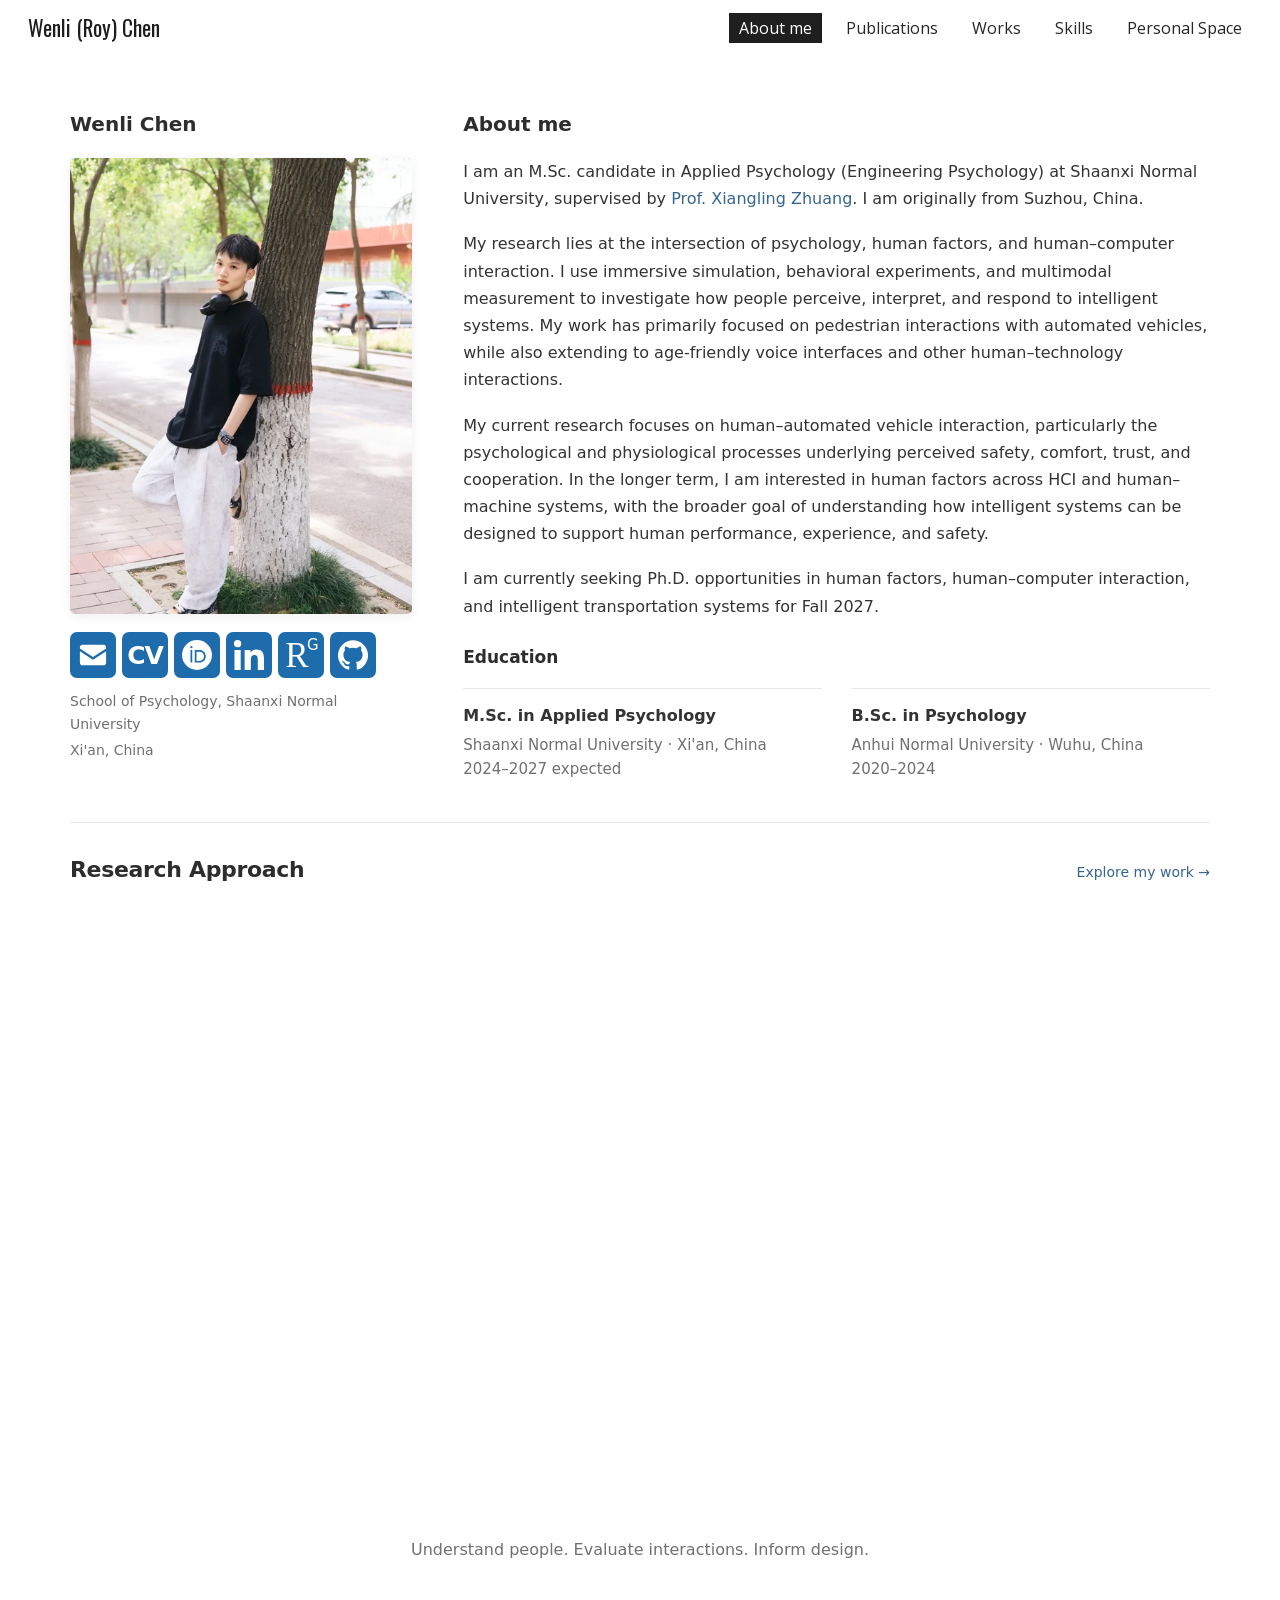
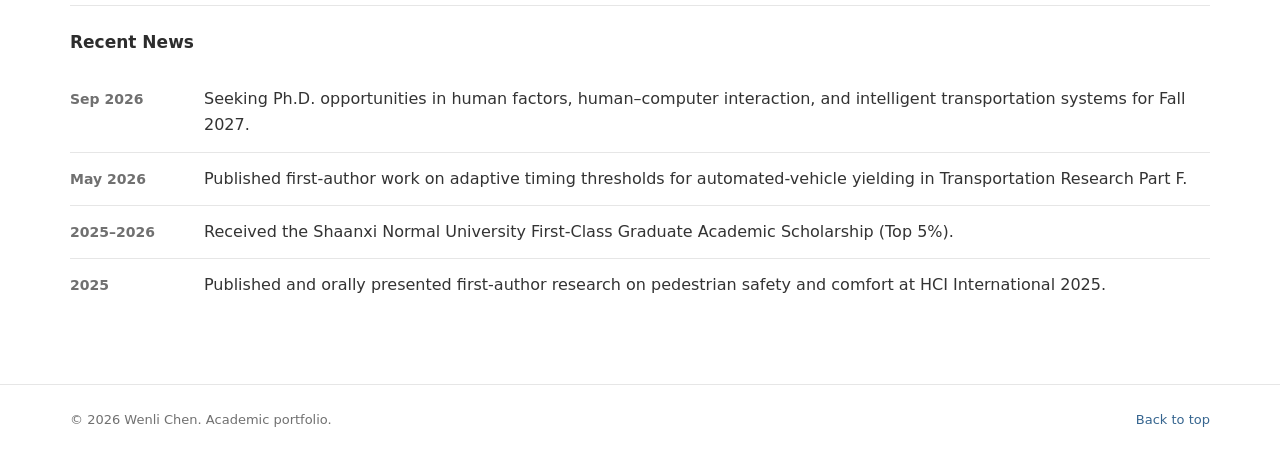
==== commit 8797b6f2: "Publish website" ====
--- a/index.html
+++ b/index.html
@@ -1 +1 @@
-<!DOCTYPE html><html lang="en"><head><meta charSet="utf-8"/><meta name="viewport" content="width=device-width, initial-scale=1"/><link rel="preload" as="image" imageSrcSet="/media/optimized/profile-60eb44e7e2-480.webp 480w, /media/optimized/profile-60eb44e7e2-960.webp 960w, /media/optimized/profile-60eb44e7e2-1600.webp 1600w" imageSizes="(max-width: 760px) 360px, 342px" fetchPriority="high"/><link rel="stylesheet" href="/_next/static/chunks/0pca63ehkux.j.css" data-precedence="next"/><link rel="preload" as="script" fetchPriority="low" href="/_next/static/chunks/0w2aga045jl1g.js"/><script src="/_next/static/chunks/159a0hv_pbomc.js" async=""></script><script src="/_next/static/chunks/0c_u0uom0kk-9.js" async=""></script><script src="/_next/static/chunks/17is7py1qu.mk.js" async=""></script><script src="/_next/static/chunks/turbopack-0-zrnbq9zxs--.js" async=""></script><script src="/_next/static/chunks/12zbrbrxakma2.js" async=""></script><script src="/_next/static/chunks/17f2ht9wo-phb.js" async=""></script><script src="/_next/static/chunks/0n7gz84jmsrn1.js" async=""></script><script src="/_next/static/chunks/0r7qd-gapp3ly.js" async=""></script><title>Wenli (Roy) Chen | Human Factors &amp; HCI</title><meta name="description" content="Academic portfolio of Wenli Chen, researching human factors, human–AV interaction, and age-friendly HCI."/><link rel="canonical" href="https://roylovecr7.github.io/"/><meta property="og:title" content="Wenli (Roy) Chen | Human Factors &amp; HCI"/><meta property="og:description" content="Researching human–AV interaction, age-friendly HCI, and multimodal human factors."/><meta property="og:site_name" content="Wenli (Roy) Chen Academic Portfolio"/><meta property="og:image" content="https://roylovecr7.github.io/og.png"/><meta property="og:image:width" content="1200"/><meta property="og:image:height" content="630"/><meta property="og:image:alt" content="Wenli Chen — Human Factors, Human–AV Interaction, and Age-Friendly HCI"/><meta property="og:type" content="website"/><meta name="twitter:card" content="summary_large_image"/><meta name="twitter:title" content="Wenli (Roy) Chen | Human Factors &amp; HCI"/><meta name="twitter:description" content="Researching human–AV interaction, age-friendly HCI, and multimodal human factors."/><meta name="twitter:image" content="https://roylovecr7.github.io/og.png"/><script src="/_next/static/chunks/03~yq9q893hmn.js" noModule=""></script></head><body><div hidden=""><!--$--><!--/$--></div><header class="navbar"><div class="nav-inner"><a class="brand" href="/">Wenli (Roy) Chen</a><nav class="desktop-navigation" aria-label="Primary navigation"><a class="active" aria-current="page" href="/">About me</a><a href="/publications/">Publications</a><a href="/works/">Works</a><a href="/skills/">Skills</a><a href="/personal-space/">Personal Space</a></nav><details class="mobile-navigation"><summary>Menu <span aria-hidden="true">☰</span></summary><nav aria-label="Mobile navigation"><a href="/" class="active" aria-current="page">About me</a><a href="/publications">Publications</a><a href="/works">Works</a><a href="/skills">Skills</a><a href="/personal-space">Personal Space</a></nav></details></div></header><main id="top" class="container page-content home-page"><section class="home-grid"><aside class="profile-panel"><h1>Wenli Chen</h1><img width="4160" height="6240" class="profile-image" fetchPriority="high" src="/media/optimized/profile-60eb44e7e2-960.webp" srcSet="/media/optimized/profile-60eb44e7e2-480.webp 480w, /media/optimized/profile-60eb44e7e2-960.webp 960w, /media/optimized/profile-60eb44e7e2-1600.webp 1600w" sizes="(max-width: 760px) 360px, 342px" alt="Wenli Chen" loading="eager" decoding="async"/><div class="profile-contact"><nav class="profile-links" aria-label="Contact and academic profiles"><a href="mailto:cwl010322@snnu.edu.cn" aria-label="Email: cwl010322@snnu.edu.cn" title="Email: cwl010322@snnu.edu.cn"><svg aria-hidden="true" viewBox="0 0 32 32" fill="currentColor"><path d="M5 5h22a3 3 0 0 1 3 3v1L16 18 2 9V8a3 3 0 0 1 3-3Zm25 7v12a3 3 0 0 1-3 3H5a3 3 0 0 1-3-3V12l13 8.4a1.8 1.8 0 0 0 2 0Z"></path></svg></a><a href="/files/CV_WenliChen.pdf" target="_blank" rel="noreferrer" aria-label="Curriculum vitae (PDF)" title="Curriculum vitae (PDF)"><span class="profile-icon-cv" aria-hidden="true">CV</span></a><a href="https://orcid.org/0009-0004-4729-6336" target="_blank" rel="noreferrer" aria-label="ORCID: 0009-0004-4729-6336" title="ORCID: 0009-0004-4729-6336"><svg aria-hidden="true" viewBox="0 0 24 24" fill="currentColor"><path d="M12 0a12 12 0 1 0 0 24 12 12 0 0 0 0-24ZM7.5 4.8a.9.9 0 1 1 0 1.8.9.9 0 0 1 0-1.8ZM6.8 8h1.4v10H6.8V8Zm3.4 0h3.7c3 0 5.1 2 5.1 5s-2.1 5-5.1 5h-3.7V8Zm1.4 1.3v7.4h2.2c2.4 0 3.8-1.5 3.8-3.7s-1.4-3.7-3.8-3.7h-2.2Z" fill-rule="evenodd"></path></svg></a><a href="https://www.linkedin.com/in/wenli-chen-521283392" target="_blank" rel="noreferrer" aria-label="LinkedIn" title="LinkedIn"><svg aria-hidden="true" viewBox="0 0 24 24" fill="currentColor"><path d="M5.37 24H.4V7.98h4.97V24ZM2.88 5.8A2.9 2.9 0 1 1 2.9 0a2.9 2.9 0 0 1-.02 5.8ZM24 24h-4.96v-7.8c0-1.86-.04-4.25-2.59-4.25-2.59 0-2.99 2.02-2.99 4.12V24H8.5V7.98h4.76v2.19h.07c.66-1.25 2.28-2.58 4.7-2.58 5.03 0 5.97 3.31 5.97 7.61V24Z"></path></svg></a><a href="https://www.researchgate.net/profile/Wenli-Chen-14" target="_blank" rel="noreferrer" aria-label="ResearchGate" title="ResearchGate"><span class="profile-icon-researchgate" aria-hidden="true">R<sup>G</sup></span></a><a href="https://github.com/Roylovecr7" target="_blank" rel="noreferrer" aria-label="GitHub" title="GitHub"><svg aria-hidden="true" viewBox="0 0 24 24" fill="currentColor"><path d="M12 .3a12 12 0 0 0-3.79 23.39c.6.11.82-.26.82-.58v-2.23c-3.34.73-4.04-1.42-4.04-1.42-.55-1.39-1.34-1.76-1.34-1.76-1.09-.75.08-.73.08-.73 1.2.09 1.84 1.24 1.84 1.24 1.07 1.83 2.81 1.3 3.49.99.11-.78.42-1.3.76-1.6-2.67-.3-5.47-1.33-5.47-5.93 0-1.31.47-2.38 1.24-3.22-.12-.3-.54-1.52.12-3.18 0 0 1.01-.32 3.3 1.23A11.5 11.5 0 0 1 12 6.1c1.02 0 2.05.14 3.01.4 2.29-1.55 3.3-1.23 3.3-1.23.66 1.66.24 2.88.12 3.18.77.84 1.24 1.91 1.24 3.22 0 4.61-2.8 5.63-5.48 5.93.43.37.81 1.1.81 2.22v3.29c0 .32.22.7.83.58A12 12 0 0 0 12 .3Z"></path></svg></a></nav><p class="profile-affiliation">School of Psychology, Shaanxi Normal University<span>Xi&#x27;an, China</span></p></div></aside><div class="about-copy"><h2>About me</h2><p>I am an M.Sc. candidate in Applied Psychology (Engineering Psychology) at Shaanxi Normal University, supervised by <a href="https://scholar.google.com/citations?user=U7dL7vUAAAAJ&amp;hl=en&amp;oi=ao" target="_blank" rel="noreferrer">Prof. Xiangling Zhuang</a>. I am originally from Suzhou, China.</p><p>My research lies at the intersection of psychology, human factors, and human–computer interaction. I use immersive simulation, behavioral experiments, and multimodal measurement to investigate how people perceive, interpret, and respond to intelligent systems. My work has primarily focused on pedestrian interactions with automated vehicles, while also extending to age-friendly voice interfaces and other human–technology interactions.</p><p>My current research focuses on human–automated vehicle interaction, particularly the psychological and physiological processes underlying perceived safety, comfort, trust, and cooperation. In the longer term, I am interested in human factors across HCI and human–machine systems, with the broader goal of understanding how intelligent systems can be designed to support human performance, experience, and safety.</p><p>I am currently seeking Ph.D. opportunities in human factors, human–computer interaction, and intelligent transportation systems for Fall 2027.</p><section class="home-subsection"><h2>Education</h2><div class="education-list"><article class="education-item"><strong>M.Sc. in Applied Psychology</strong><span>Shaanxi Normal University · Xi&#x27;an, China</span><span>2024–2027 expected</span></article><article class="education-item"><strong>B.Sc. in Psychology</strong><span>Anhui Normal University · Wuhu, China</span><span>2020–2024</span></article></div></section></div></section><section class="home-approach" aria-labelledby="research-approach-heading"><div class="approach-heading"><h2 id="research-approach-heading">Research Approach</h2><a href="/works/">Explore my work →</a></div><figure class="approach-figure"><a class="approach-image-link" href="/media/research-approach.png" target="_blank" rel="noreferrer" aria-label="Open the research approach diagram at full size"><img width="1672" height="941" decoding="async" src="/media/optimized/research-approach-641da9d239-960.webp" srcSet="/media/optimized/research-approach-641da9d239-480.webp 480w, /media/optimized/research-approach-641da9d239-960.webp 960w, /media/optimized/research-approach-641da9d239-1600.webp 1600w" sizes="(max-width: 760px) calc(100vw - 40px), (max-width: 1196px) calc(100vw - 56px), 1140px" alt="Psychology: understand people. Human Factors: evaluate interactions. Design: inform design. Together, these contribute to safer, more comfortable, more inclusive interactions and a better world." loading="lazy"/></a><figcaption>Understand people. Evaluate interactions. Inform design.</figcaption></figure></section><section class="home-news"><h2>Recent News</h2><ul class="news-list" role="list"><li><span class="news-date">Sep 2026</span><span>Seeking Ph.D. opportunities in human factors, human–computer interaction, and intelligent transportation systems for Fall 2027.</span></li><li><span class="news-date">May 2026</span><span>Published first-author work on adaptive timing thresholds for automated-vehicle yielding in Transportation Research Part F.</span></li><li><span class="news-date">2025–2026</span><span>Received the Shaanxi Normal University First-Class Graduate Academic Scholarship (Top 5%).</span></li><li><span class="news-date">2025</span><span>Published and orally presented first-author research on pedestrian safety and comfort at HCI International 2025.</span></li></ul></section></main><footer><div class="container footer-inner"><p>© 2026 Wenli Chen. Academic portfolio.</p><a href="#top">Back to top</a></div></footer><!--$--><!--/$--><script src="/_next/static/chunks/0w2aga045jl1g.js" id="_R_" async=""></script><script>(self.__next_f=self.__next_f||[]).push([0])</script><script>self.__next_f.push([1,"1:\"$Sreact.fragment\"\n2:I[11968,[\"/_next/static/chunks/12zbrbrxakma2.js\",\"/_next/static/chunks/17f2ht9wo-phb.js\",\"/_next/static/chunks/0n7gz84jmsrn1.js\"],\"default\"]\n3:I[87804,[\"/_next/static/chunks/12zbrbrxakma2.js\",\"/_next/static/chunks/17f2ht9wo-phb.js\",\"/_next/static/chunks/0n7gz84jmsrn1.js\"],\"default\"]\n4:I[67295,[\"/_next/static/chunks/12zbrbrxakma2.js\",\"/_next/static/chunks/17f2ht9wo-phb.js\",\"/_next/static/chunks/0n7gz84jmsrn1.js\",\"/_next/static/chunks/0r7qd-gapp3ly.js\"],\"\"]\n12:I[21480,[\"/_next/static/chunks/12zbrbrxakma2.js\",\"/_next/static/chunks/17f2ht9wo-phb.js\",\"/_next/static/chunks/0n7gz84jmsrn1.js\"],\"default\",1]\n:HL[\"/_next/static/chunks/0pca63ehkux.j.css\",\"style\"]\n:HL[\"/media/optimized/profile-60eb44e7e2-960.webp\",\"image\",{\"imageSrcSet\":\"/media/optimized/profile-60eb44e7e2-480.webp 480w, /media/optimized/profile-60eb44e7e2-960.webp 960w, /media/optimized/profile-60eb44e7e2-1600.webp 1600w\",\"imageSizes\":\"(max-width: 760px) 360px, 342px\",\"fetchPriority\":\"high\"}]\n"])</script><script>self.__next_f.push([1,"0:{\"P\":null,\"c\":[\"\",\"\"],\"q\":\"\",\"i\":false,\"f\":[[[\"\",{\"children\":[\"__PAGE__\",{}]},\"$undefined\",\"$undefined\",16],[[\"$\",\"$1\",\"c\",{\"children\":[[[\"$\",\"link\",\"0\",{\"rel\":\"stylesheet\",\"href\":\"/_next/static/chunks/0pca63ehkux.j.css\",\"precedence\":\"next\",\"crossOrigin\":\"$undefined\",\"nonce\":\"$undefined\"}],[\"$\",\"script\",\"script-0\",{\"src\":\"/_next/static/chunks/12zbrbrxakma2.js\",\"async\":true,\"nonce\":\"$undefined\"}],[\"$\",\"script\",\"script-1\",{\"src\":\"/_next/static/chunks/17f2ht9wo-phb.js\",\"async\":true,\"nonce\":\"$undefined\"}],[\"$\",\"script\",\"script-2\",{\"src\":\"/_next/static/chunks/0n7gz84jmsrn1.js\",\"async\":true,\"nonce\":\"$undefined\"}]],[\"$\",\"html\",null,{\"lang\":\"en\",\"children\":[\"$\",\"body\",null,{\"children\":[\"$\",\"$L2\",null,{\"parallelRouterKey\":\"children\",\"error\":\"$undefined\",\"errorStyles\":\"$undefined\",\"errorScripts\":\"$undefined\",\"template\":[\"$\",\"$L3\",null,{}],\"templateStyles\":\"$undefined\",\"templateScripts\":\"$undefined\",\"notFound\":[[[\"$\",\"title\",null,{\"children\":\"404: This page could not be found.\"}],[\"$\",\"div\",null,{\"style\":{\"fontFamily\":\"system-ui,\\\"Segoe UI\\\",Roboto,Helvetica,Arial,sans-serif,\\\"Apple Color Emoji\\\",\\\"Segoe UI Emoji\\\"\",\"height\":\"100vh\",\"textAlign\":\"center\",\"display\":\"flex\",\"flexDirection\":\"column\",\"alignItems\":\"center\",\"justifyContent\":\"center\"},\"children\":[\"$\",\"div\",null,{\"children\":[[\"$\",\"style\",null,{\"dangerouslySetInnerHTML\":{\"__html\":\"body{color:#000;background:#fff;margin:0}.next-error-h1{border-right:1px solid rgba(0,0,0,.3)}@media (prefers-color-scheme:dark){body{color:#fff;background:#000}.next-error-h1{border-right:1px solid rgba(255,255,255,.3)}}\"}}],[\"$\",\"h1\",null,{\"className\":\"next-error-h1\",\"style\":{\"display\":\"inline-block\",\"margin\":\"0 20px 0 0\",\"padding\":\"0 23px 0 0\",\"fontSize\":24,\"fontWeight\":500,\"verticalAlign\":\"top\",\"lineHeight\":\"49px\"},\"children\":404}],[\"$\",\"div\",null,{\"style\":{\"display\":\"inline-block\"},\"children\":[\"$\",\"h2\",null,{\"style\":{\"fontSize\":14,\"fontWeight\":400,\"lineHeight\":\"49px\",\"margin\":0},\"children\":\"This page could not be found.\"}]}]]}]}]],[]],\"forbidden\":\"$undefined\",\"unauthorized\":\"$undefined\"}]}]}]]}],{\"children\":[[\"$\",\"$1\",\"c\",{\"children\":[[[\"$\",\"header\",null,{\"className\":\"navbar\",\"children\":[\"$\",\"div\",null,{\"className\":\"nav-inner\",\"children\":[[\"$\",\"$L4\",null,{\"className\":\"brand\",\"href\":\"/\",\"children\":\"Wenli (Roy) Chen\"}],[\"$\",\"nav\",null,{\"className\":\"desktop-navigation\",\"aria-label\":\"Primary navigation\",\"children\":[[\"$\",\"$L4\",\"about\",{\"className\":\"active\",\"href\":\"/\",\"aria-current\":\"page\",\"children\":\"About me\"}],[\"$\",\"$L4\",\"publications\",{\"className\":\"$undefined\",\"href\":\"/publications\",\"aria-current\":\"$undefined\",\"children\":\"Publications\"}],[\"$\",\"a\",\"works\",{\"className\":\"$undefined\",\"href\":\"/works/\",\"aria-current\":\"$undefined\",\"children\":\"Works\"}],[\"$\",\"$L4\",\"skills\",{\"className\":\"$undefined\",\"href\":\"/skills\",\"aria-current\":\"$undefined\",\"children\":\"Skills\"}],[\"$\",\"$L4\",\"personal-space\",{\"className\":\"$undefined\",\"href\":\"/personal-space\",\"aria-current\":\"$undefined\",\"children\":\"Personal Space\"}]]}],[\"$\",\"details\",null,{\"className\":\"mobile-navigation\",\"children\":[[\"$\",\"summary\",null,{\"children\":[\"Menu \",[\"$\",\"span\",null,{\"aria-hidden\":\"true\",\"children\":\"☰\"}]]}],[\"$\",\"nav\",null,{\"aria-label\":\"Mobile navigation\",\"children\":[[\"$\",\"a\",\"about\",{\"href\":\"/\",\"className\":\"active\",\"aria-current\":\"page\",\"children\":\"About me\"}],[\"$\",\"a\",\"publications\",{\"href\":\"/publications\",\"className\":\"$undefined\",\"aria-current\":\"$undefined\",\"children\":\"Publications\"}],[\"$\",\"a\",\"works\",{\"href\":\"/works\",\"className\":\"$undefined\",\"aria-current\":\"$undefined\",\"children\":\"Works\"}],[\"$\",\"a\",\"skills\",{\"href\":\"/skills\",\"className\":\"$undefined\",\"aria-current\":\"$undefined\",\"children\":\"Skills\"}],[\"$\",\"a\",\"personal-space\",{\"href\":\"/personal-space\",\"className\":\"$undefined\",\"aria-current\":\"$undefined\",\"children\":\"Personal Space\"}]]}]]}]]}]}],[\"$\",\"main\",null,{\"id\":\"top\",\"className\":\"container page-content home-page\",\"children\":[[\"$\",\"section\",null,{\"className\":\"home-grid\",\"children\":[[\"$\",\"aside\",null,{\"className\":\"profile-panel\",\"children\":[[\"$\",\"h1\",null,{\"children\":\"Wenli Chen\"}],[\"$\",\"img\",null,{\"width\":4160,\"height\":6240,\"className\":\"profile-image\",\"fetchPriority\":\"high\",\"src\":\"/media/optimized/profile-60eb44e7e2-960.webp\",\"srcSet\":\"/media/optimized/profile-60eb44e7e2-480.webp 480w, /media/optimized/profile-60eb44e7e2-960.webp 960w, /media/optimized/profile-60eb44e7e2-1600.webp 1600w\",\"sizes\":\"(max-width: 760px) 360px, 342px\",\"alt\":\"Wenli Chen\",\"loading\":\"eager\",\"decoding\":\"async\"}],[\"$\",\"div\",null,{\"className\":\"profile-contact\",\"children\":[[\"$\",\"nav\",null,{\"className\":\"profile-links\",\"aria-label\":\"Contact and academic profiles\",\"children\":[[\"$\",\"a\",null,{\"href\":\"mailto:cwl010322@snnu.edu.cn\",\"aria-label\":\"Email: cwl010322@snnu.edu.cn\",\"title\":\"Email: cwl010322@snnu.edu.cn\",\"children\":[\"$\",\"svg\",null,{\"aria-hidden\":\"true\",\"viewBox\":\"0 0 32 32\",\"fill\":\"currentColor\",\"children\":[\"$\",\"path\",null,{\"d\":\"M5 5h22a3 3 0 0 1 3 3v1L16 18 2 9V8a3 3 0 0 1 3-3Zm25 7v12a3 3 0 0 1-3 3H5a3 3 0 0 1-3-3V12l13 8.4a1.8 1.8 0 0 0 2 0Z\"}]}]}],\"$L5\",\"$L6\",\"$L7\",\"$L8\",\"$L9\"]}],\"$La\"]}]]}],\"$Lb\"]}],\"$Lc\",\"$Ld\"]}],\"$Le\"],[\"$Lf\"],\"$L10\"]}],{},null,false,null]},null,false,null],\"$L11\",false]],\"m\":\"$undefined\",\"G\":[\"$12\",[\"$L13\"]],\"S\":true,\"h\":null,\"s\":\"$undefined\",\"l\":\"$undefined\",\"p\":\"$undefined\",\"d\":\"$undefined\",\"b\":\"NDbdSeGHav35WtZ91CQPH\"}\n"])</script><script>self.__next_f.push([1,"14:I[77916,[\"/_next/static/chunks/12zbrbrxakma2.js\",\"/_next/static/chunks/17f2ht9wo-phb.js\",\"/_next/static/chunks/0n7gz84jmsrn1.js\"],\"OutletBoundary\"]\n15:\"$Sreact.suspense\"\n17:I[77916,[\"/_next/static/chunks/12zbrbrxakma2.js\",\"/_next/static/chunks/17f2ht9wo-phb.js\",\"/_next/static/chunks/0n7gz84jmsrn1.js\"],\"ViewportBoundary\"]\n19:I[77916,[\"/_next/static/chunks/12zbrbrxakma2.js\",\"/_next/static/chunks/17f2ht9wo-phb.js\",\"/_next/static/chunks/0n7gz84jmsrn1.js\"],\"MetadataBoundary\"]\n5:[\"$\",\"a\",null,{\"href\":\"/files/CV_WenliChen.pdf\",\"target\":\"_blank\",\"rel\":\"noreferrer\",\"aria-label\":\"Curriculum vitae (PDF)\",\"title\":\"Curriculum vitae (PDF)\",\"children\":[\"$\",\"span\",null,{\"className\":\"profile-icon-cv\",\"aria-hidden\":\"true\",\"children\":\"CV\"}]}]\n6:[\"$\",\"a\",null,{\"href\":\"https://orcid.org/0009-0004-4729-6336\",\"target\":\"_blank\",\"rel\":\"noreferrer\",\"aria-label\":\"ORCID: 0009-0004-4729-6336\",\"title\":\"ORCID: 0009-0004-4729-6336\",\"children\":[\"$\",\"svg\",null,{\"aria-hidden\":\"true\",\"viewBox\":\"0 0 24 24\",\"fill\":\"currentColor\",\"children\":[\"$\",\"path\",null,{\"d\":\"M12 0a12 12 0 1 0 0 24 12 12 0 0 0 0-24ZM7.5 4.8a.9.9 0 1 1 0 1.8.9.9 0 0 1 0-1.8ZM6.8 8h1.4v10H6.8V8Zm3.4 0h3.7c3 0 5.1 2 5.1 5s-2.1 5-5.1 5h-3.7V8Zm1.4 1.3v7.4h2.2c2.4 0 3.8-1.5 3.8-3.7s-1.4-3.7-3.8-3.7h-2.2Z\",\"fillRule\":\"evenodd\"}]}]}]\n7:[\"$\",\"a\",null,{\"href\":\"https://www.linkedin.com/in/wenli-chen-521283392\",\"target\":\"_blank\",\"rel\":\"noreferrer\",\"aria-label\":\"LinkedIn\",\"title\":\"LinkedIn\",\"children\":[\"$\",\"svg\",null,{\"aria-hidden\":\"true\",\"viewBox\":\"0 0 24 24\",\"fill\":\"currentColor\",\"children\":[\"$\",\"path\",null,{\"d\":\"M5.37 24H.4V7.98h4.97V24ZM2.88 5.8A2.9 2.9 0 1 1 2.9 0a2.9 2.9 0 0 1-.02 5.8ZM24 24h-4.96v-7.8c0-1.86-.04-4.25-2.59-4.25-2.59 0-2.99 2.02-2.99 4.12V24H8.5V7.98h4.76v2.19h.07c.66-1.25 2.28-2.58 4.7-2.58 5.03 0 5.97 3.31 5.97 7.61V24Z\"}]}]}]\n8:[\"$\",\"a\",null,{\"href\":\"https://www.researchgate.net/profile/Wenli-Chen-14\",\"target\":\"_blank\",\"rel\":\"noreferrer\",\"aria-label\":\"ResearchGate\",\"title\":\"ResearchGate\",\"children\":[\"$\",\"span\",null,{\"className\":\"profile-icon-researchgate\",\"aria-hidden\":\"true\",\"children\":[\"R\",[\"$\",\"sup\",null,{\"children\":\"G\"}]]}]}]\n9:[\"$\",\"a\",null,{\"href\":\"https://github.com/Roylovecr7\",\"target\":\"_blank\",\"rel\":\"noreferrer\",\"aria-label\":\"GitHub\",\"title\":\"GitHub\",\"children\":[\"$\",\"svg\",null,{\"aria-hidden\":\"true\",\"viewBox\":\"0 0 24 24\",\"fill\":\"currentColor\",\"children\":[\"$\",\"path\",null,{\"d\":\"M12 .3a12 12 0 0 0-3.79 23.39c.6.11.82-.26.82-.58v-2.23c-3.34.73-4.04-1.42-4.04-1.42-.55-1.39-1.34-1.76-1.34-1.76-1.09-.75.08-.73.08-.73 1.2.09 1.84 1.24 1.84 1.24 1.07 1.83 2.81 1.3 3.49.99.11-.78.42-1.3.76-1.6-2.67-.3-5.47-1.33-5.47-5.93 0-1.31.47-2.38 1.24-3.22-.12-.3-.54-1.52.12-3.18 0 0 1.01-.32 3.3 1.23A11.5 11.5 0 0 1 12 6.1c1.02 0 2.05.14 3.01.4 2.29-1.55 3.3-1.23 3.3-1.23.66 1.66.24 2.88.12 3.18.77.84 1.24 1.91 1.24 3.22 0 4.61-2.8 5.63-5.48 5.93.43.37.81 1.1.81 2.22v3.29c0 .32.22.7.83.58A12 12 0 0 0 12 .3Z\"}]}]}]\na:[\"$\",\"p\",null,{\"className\":\"profile-affiliation\",\"children\":[\"School of Psychology, Shaanxi Normal University\",[\"$\",\"span\",null,{\"children\":\"Xi'an, China\"}]]}]\n"])</script><script>self.__next_f.push([1,"b:[\"$\",\"div\",null,{\"className\":\"about-copy\",\"children\":[[\"$\",\"h2\",null,{\"children\":\"About me\"}],[\"$\",\"p\",null,{\"children\":[\"I am an M.Sc. candidate in Applied Psychology (Engineering Psychology) at Shaanxi Normal University, supervised by \",[\"$\",\"a\",null,{\"href\":\"https://scholar.google.com/citations?user=U7dL7vUAAAAJ\u0026hl=en\u0026oi=ao\",\"target\":\"_blank\",\"rel\":\"noreferrer\",\"children\":\"Prof. Xiangling Zhuang\"}],\". I am originally from Suzhou, China.\"]}],[\"$\",\"p\",null,{\"children\":\"My research lies at the intersection of psychology, human factors, and human–computer interaction. I use immersive simulation, behavioral experiments, and multimodal measurement to investigate how people perceive, interpret, and respond to intelligent systems. My work has primarily focused on pedestrian interactions with automated vehicles, while also extending to age-friendly voice interfaces and other human–technology interactions.\"}],[\"$\",\"p\",null,{\"children\":\"My current research focuses on human–automated vehicle interaction, particularly the psychological and physiological processes underlying perceived safety, comfort, trust, and cooperation. In the longer term, I am interested in human factors across HCI and human–machine systems, with the broader goal of understanding how intelligent systems can be designed to support human performance, experience, and safety.\"}],[\"$\",\"p\",null,{\"children\":\"I am currently seeking Ph.D. opportunities in human factors, human–computer interaction, and intelligent transportation systems for Fall 2027.\"}],[\"$\",\"section\",null,{\"className\":\"home-subsection\",\"children\":[[\"$\",\"h2\",null,{\"children\":\"Education\"}],[\"$\",\"div\",null,{\"className\":\"education-list\",\"children\":[[\"$\",\"article\",\"M.Sc. in Applied Psychology\",{\"className\":\"education-item\",\"children\":[[\"$\",\"strong\",null,{\"children\":\"M.Sc. in Applied Psychology\"}],[\"$\",\"span\",null,{\"children\":\"Shaanxi Normal University · Xi'an, China\"}],[\"$\",\"span\",null,{\"children\":\"2024–2027 expected\"}]]}],[\"$\",\"article\",\"B.Sc. in Psychology\",{\"className\":\"education-item\",\"children\":[[\"$\",\"strong\",null,{\"children\":\"B.Sc. in Psychology\"}],[\"$\",\"span\",null,{\"children\":\"Anhui Normal University · Wuhu, China\"}],[\"$\",\"span\",null,{\"children\":\"2020–2024\"}]]}]]}]]}]]}]\n"])</script><script>self.__next_f.push([1,"c:[\"$\",\"section\",null,{\"className\":\"home-approach\",\"aria-labelledby\":\"research-approach-heading\",\"children\":[[\"$\",\"div\",null,{\"className\":\"approach-heading\",\"children\":[[\"$\",\"h2\",null,{\"id\":\"research-approach-heading\",\"children\":\"Research Approach\"}],[\"$\",\"a\",null,{\"href\":\"/works/\",\"children\":\"Explore my work →\"}]]}],[\"$\",\"figure\",null,{\"className\":\"approach-figure\",\"children\":[[\"$\",\"a\",null,{\"className\":\"approach-image-link\",\"href\":\"/media/research-approach.png\",\"target\":\"_blank\",\"rel\":\"noreferrer\",\"aria-label\":\"Open the research approach diagram at full size\",\"children\":[\"$\",\"img\",null,{\"width\":1672,\"height\":941,\"decoding\":\"async\",\"src\":\"/media/optimized/research-approach-641da9d239-960.webp\",\"srcSet\":\"/media/optimized/research-approach-641da9d239-480.webp 480w, /media/optimized/research-approach-641da9d239-960.webp 960w, /media/optimized/research-approach-641da9d239-1600.webp 1600w\",\"sizes\":\"(max-width: 760px) calc(100vw - 40px), (max-width: 1196px) calc(100vw - 56px), 1140px\",\"alt\":\"Psychology: understand people. Human Factors: evaluate interactions. Design: inform design. Together, these contribute to safer, more comfortable, more inclusive interactions and a better world.\",\"loading\":\"lazy\"}]}],[\"$\",\"figcaption\",null,{\"children\":\"Understand people. Evaluate interactions. Inform design.\"}]]}]]}]\n"])</script><script>self.__next_f.push([1,"d:[\"$\",\"section\",null,{\"className\":\"home-news\",\"children\":[[\"$\",\"h2\",null,{\"children\":\"Recent News\"}],[\"$\",\"ul\",null,{\"className\":\"news-list\",\"role\":\"list\",\"children\":[[\"$\",\"li\",\"Sep 2026-Seeking Ph.D. opportunities in human factors, human–computer interaction, and intelligent transportation systems for Fall 2027.\",{\"children\":[[\"$\",\"span\",null,{\"className\":\"news-date\",\"children\":\"Sep 2026\"}],[\"$\",\"span\",null,{\"children\":\"Seeking Ph.D. opportunities in human factors, human–computer interaction, and intelligent transportation systems for Fall 2027.\"}]]}],[\"$\",\"li\",\"May 2026-Published first-author work on adaptive timing thresholds for automated-vehicle yielding in Transportation Research Part F.\",{\"children\":[[\"$\",\"span\",null,{\"className\":\"news-date\",\"children\":\"May 2026\"}],[\"$\",\"span\",null,{\"children\":\"Published first-author work on adaptive timing thresholds for automated-vehicle yielding in Transportation Research Part F.\"}]]}],[\"$\",\"li\",\"2025–2026-Received the Shaanxi Normal University First-Class Graduate Academic Scholarship (Top 5%).\",{\"children\":[[\"$\",\"span\",null,{\"className\":\"news-date\",\"children\":\"2025–2026\"}],[\"$\",\"span\",null,{\"children\":\"Received the Shaanxi Normal University First-Class Graduate Academic Scholarship (Top 5%).\"}]]}],[\"$\",\"li\",\"2025-Published and orally presented first-author research on pedestrian safety and comfort at HCI International 2025.\",{\"children\":[[\"$\",\"span\",null,{\"className\":\"news-date\",\"children\":\"2025\"}],[\"$\",\"span\",null,{\"children\":\"Published and orally presented first-author research on pedestrian safety and comfort at HCI International 2025.\"}]]}]]}]]}]\n"])</script><script>self.__next_f.push([1,"e:[\"$\",\"footer\",null,{\"children\":[\"$\",\"div\",null,{\"className\":\"container footer-inner\",\"children\":[[\"$\",\"p\",null,{\"children\":\"© 2026 Wenli Chen. Academic portfolio.\"}],[\"$\",\"a\",null,{\"href\":\"#top\",\"children\":\"Back to top\"}]]}]}]\nf:[\"$\",\"script\",\"script-0\",{\"src\":\"/_next/static/chunks/0r7qd-gapp3ly.js\",\"async\":true,\"nonce\":\"$undefined\"}]\n10:[\"$\",\"$L14\",null,{\"children\":[\"$\",\"$15\",null,{\"name\":\"Next.MetadataOutlet\",\"children\":\"$@16\"}]}]\n11:[\"$\",\"$1\",\"h\",{\"children\":[null,[\"$\",\"$L17\",null,{\"children\":\"$L18\"}],[\"$\",\"div\",null,{\"hidden\":true,\"children\":[\"$\",\"$L19\",null,{\"children\":[\"$\",\"$15\",null,{\"name\":\"Next.Metadata\",\"children\":\"$L1a\"}]}]}],null]}]\n13:[\"$\",\"link\",\"0\",{\"rel\":\"stylesheet\",\"href\":\"/_next/static/chunks/0pca63ehkux.j.css\",\"precedence\":\"next\",\"crossOrigin\":\"$undefined\",\"nonce\":\"$undefined\"}]\n"])</script><script>self.__next_f.push([1,"18:[[\"$\",\"meta\",\"0\",{\"charSet\":\"utf-8\"}],[\"$\",\"meta\",\"1\",{\"name\":\"viewport\",\"content\":\"width=device-width, initial-scale=1\"}]]\n"])</script><script>self.__next_f.push([1,"16:null\n"])</script><script>self.__next_f.push([1,"1a:[[\"$\",\"title\",\"0\",{\"children\":\"Wenli (Roy) Chen | Human Factors \u0026 HCI\"}],[\"$\",\"meta\",\"1\",{\"name\":\"description\",\"content\":\"Academic portfolio of Wenli Chen, researching human factors, human–AV interaction, and age-friendly HCI.\"}],[\"$\",\"link\",\"2\",{\"rel\":\"canonical\",\"href\":\"https://roylovecr7.github.io/\"}],[\"$\",\"meta\",\"3\",{\"property\":\"og:title\",\"content\":\"Wenli (Roy) Chen | Human Factors \u0026 HCI\"}],[\"$\",\"meta\",\"4\",{\"property\":\"og:description\",\"content\":\"Researching human–AV interaction, age-friendly HCI, and multimodal human factors.\"}],[\"$\",\"meta\",\"5\",{\"property\":\"og:site_name\",\"content\":\"Wenli (Roy) Chen Academic Portfolio\"}],[\"$\",\"meta\",\"6\",{\"property\":\"og:image\",\"content\":\"https://roylovecr7.github.io/og.png\"}],[\"$\",\"meta\",\"7\",{\"property\":\"og:image:width\",\"content\":\"1200\"}],[\"$\",\"meta\",\"8\",{\"property\":\"og:image:height\",\"content\":\"630\"}],[\"$\",\"meta\",\"9\",{\"property\":\"og:image:alt\",\"content\":\"Wenli Chen — Human Factors, Human–AV Interaction, and Age-Friendly HCI\"}],[\"$\",\"meta\",\"10\",{\"property\":\"og:type\",\"content\":\"website\"}],[\"$\",\"meta\",\"11\",{\"name\":\"twitter:card\",\"content\":\"summary_large_image\"}],[\"$\",\"meta\",\"12\",{\"name\":\"twitter:title\",\"content\":\"Wenli (Roy) Chen | Human Factors \u0026 HCI\"}],[\"$\",\"meta\",\"13\",{\"name\":\"twitter:description\",\"content\":\"Researching human–AV interaction, age-friendly HCI, and multimodal human factors.\"}],[\"$\",\"meta\",\"14\",{\"name\":\"twitter:image\",\"content\":\"https://roylovecr7.github.io/og.png\"}]]\n"])</script></body></html>+<!DOCTYPE html><html lang="en"><head><meta charSet="utf-8"/><meta name="viewport" content="width=device-width, initial-scale=1"/><link rel="preload" as="image" imageSrcSet="/media/optimized/profile-60eb44e7e2-480.webp 480w, /media/optimized/profile-60eb44e7e2-960.webp 960w, /media/optimized/profile-60eb44e7e2-1600.webp 1600w" imageSizes="(max-width: 760px) 360px, 342px" fetchPriority="high"/><link rel="stylesheet" href="/_next/static/chunks/0q2hc7dkj9d_l.css" data-precedence="next"/><link rel="preload" as="script" fetchPriority="low" href="/_next/static/chunks/0w2aga045jl1g.js"/><script src="/_next/static/chunks/159a0hv_pbomc.js" async=""></script><script src="/_next/static/chunks/0c_u0uom0kk-9.js" async=""></script><script src="/_next/static/chunks/17is7py1qu.mk.js" async=""></script><script src="/_next/static/chunks/turbopack-0-zrnbq9zxs--.js" async=""></script><script src="/_next/static/chunks/12zbrbrxakma2.js" async=""></script><script src="/_next/static/chunks/17f2ht9wo-phb.js" async=""></script><script src="/_next/static/chunks/0n7gz84jmsrn1.js" async=""></script><script src="/_next/static/chunks/0r7qd-gapp3ly.js" async=""></script><title>Wenli (Roy) Chen | Human Factors &amp; HCI</title><meta name="description" content="Academic portfolio of Wenli Chen, researching human factors, human–AV interaction, and age-friendly HCI."/><link rel="canonical" href="https://roylovecr7.github.io/"/><meta property="og:title" content="Wenli (Roy) Chen | Human Factors &amp; HCI"/><meta property="og:description" content="Researching human–AV interaction, age-friendly HCI, and multimodal human factors."/><meta property="og:site_name" content="Wenli (Roy) Chen Academic Portfolio"/><meta property="og:image" content="https://roylovecr7.github.io/og.png"/><meta property="og:image:width" content="1200"/><meta property="og:image:height" content="630"/><meta property="og:image:alt" content="Wenli Chen — Human Factors, Human–AV Interaction, and Age-Friendly HCI"/><meta property="og:type" content="website"/><meta name="twitter:card" content="summary_large_image"/><meta name="twitter:title" content="Wenli (Roy) Chen | Human Factors &amp; HCI"/><meta name="twitter:description" content="Researching human–AV interaction, age-friendly HCI, and multimodal human factors."/><meta name="twitter:image" content="https://roylovecr7.github.io/og.png"/><script src="/_next/static/chunks/03~yq9q893hmn.js" noModule=""></script></head><body><div hidden=""><!--$--><!--/$--></div><header class="navbar"><div class="nav-inner"><a class="brand" href="/">Wenli (Roy) Chen</a><nav class="desktop-navigation" aria-label="Primary navigation"><a class="active" aria-current="page" href="/">About me</a><a href="/publications/">Publications</a><a href="/works/">Works</a><a href="/skills/">Skills</a><a href="/personal-space/">Personal Space</a></nav><details class="mobile-navigation"><summary>Menu <span aria-hidden="true">☰</span></summary><nav aria-label="Mobile navigation"><a href="/" class="active" aria-current="page">About me</a><a href="/publications">Publications</a><a href="/works">Works</a><a href="/skills">Skills</a><a href="/personal-space">Personal Space</a></nav></details></div></header><main id="top" class="container page-content home-page"><section class="home-grid"><aside class="profile-panel"><h1>Wenli Chen</h1><img width="4160" height="6240" class="profile-image" fetchPriority="high" src="/media/optimized/profile-60eb44e7e2-960.webp" srcSet="/media/optimized/profile-60eb44e7e2-480.webp 480w, /media/optimized/profile-60eb44e7e2-960.webp 960w, /media/optimized/profile-60eb44e7e2-1600.webp 1600w" sizes="(max-width: 760px) 360px, 342px" alt="Wenli Chen" loading="eager" decoding="async"/><div class="profile-contact"><nav class="profile-links" aria-label="Contact and academic profiles"><a href="mailto:cwl010322@snnu.edu.cn" aria-label="Email: cwl010322@snnu.edu.cn" title="Email: cwl010322@snnu.edu.cn"><svg aria-hidden="true" viewBox="0 0 32 32" fill="currentColor"><path d="M5 5h22a3 3 0 0 1 3 3v1L16 18 2 9V8a3 3 0 0 1 3-3Zm25 7v12a3 3 0 0 1-3 3H5a3 3 0 0 1-3-3V12l13 8.4a1.8 1.8 0 0 0 2 0Z"></path></svg></a><a href="/files/CV_WenliChen.pdf" target="_blank" rel="noreferrer" aria-label="Curriculum vitae (PDF)" title="Curriculum vitae (PDF)"><span class="profile-icon-cv" aria-hidden="true">CV</span></a><a href="https://orcid.org/0009-0004-4729-6336" target="_blank" rel="noreferrer" aria-label="ORCID: 0009-0004-4729-6336" title="ORCID: 0009-0004-4729-6336"><svg aria-hidden="true" viewBox="0 0 24 24" fill="currentColor"><path d="M12 0a12 12 0 1 0 0 24 12 12 0 0 0 0-24ZM7.5 4.8a.9.9 0 1 1 0 1.8.9.9 0 0 1 0-1.8ZM6.8 8h1.4v10H6.8V8Zm3.4 0h3.7c3 0 5.1 2 5.1 5s-2.1 5-5.1 5h-3.7V8Zm1.4 1.3v7.4h2.2c2.4 0 3.8-1.5 3.8-3.7s-1.4-3.7-3.8-3.7h-2.2Z" fill-rule="evenodd"></path></svg></a><a href="https://www.linkedin.com/in/wenli-chen-521283392" target="_blank" rel="noreferrer" aria-label="LinkedIn" title="LinkedIn"><svg aria-hidden="true" viewBox="0 0 24 24" fill="currentColor"><path d="M5.37 24H.4V7.98h4.97V24ZM2.88 5.8A2.9 2.9 0 1 1 2.9 0a2.9 2.9 0 0 1-.02 5.8ZM24 24h-4.96v-7.8c0-1.86-.04-4.25-2.59-4.25-2.59 0-2.99 2.02-2.99 4.12V24H8.5V7.98h4.76v2.19h.07c.66-1.25 2.28-2.58 4.7-2.58 5.03 0 5.97 3.31 5.97 7.61V24Z"></path></svg></a><a href="https://www.researchgate.net/profile/Wenli-Chen-14" target="_blank" rel="noreferrer" aria-label="ResearchGate" title="ResearchGate"><span class="profile-icon-researchgate" aria-hidden="true">R<sup>G</sup></span></a><a href="https://github.com/Roylovecr7" target="_blank" rel="noreferrer" aria-label="GitHub" title="GitHub"><svg aria-hidden="true" viewBox="0 0 24 24" fill="currentColor"><path d="M12 .3a12 12 0 0 0-3.79 23.39c.6.11.82-.26.82-.58v-2.23c-3.34.73-4.04-1.42-4.04-1.42-.55-1.39-1.34-1.76-1.34-1.76-1.09-.75.08-.73.08-.73 1.2.09 1.84 1.24 1.84 1.24 1.07 1.83 2.81 1.3 3.49.99.11-.78.42-1.3.76-1.6-2.67-.3-5.47-1.33-5.47-5.93 0-1.31.47-2.38 1.24-3.22-.12-.3-.54-1.52.12-3.18 0 0 1.01-.32 3.3 1.23A11.5 11.5 0 0 1 12 6.1c1.02 0 2.05.14 3.01.4 2.29-1.55 3.3-1.23 3.3-1.23.66 1.66.24 2.88.12 3.18.77.84 1.24 1.91 1.24 3.22 0 4.61-2.8 5.63-5.48 5.93.43.37.81 1.1.81 2.22v3.29c0 .32.22.7.83.58A12 12 0 0 0 12 .3Z"></path></svg></a></nav><p class="profile-affiliation">School of Psychology, Shaanxi Normal University<span>Xi&#x27;an, China</span></p></div></aside><div class="about-copy"><h2>About me</h2><p>I am an M.Sc. candidate in Applied Psychology (Engineering Psychology) at Shaanxi Normal University, supervised by <a href="https://scholar.google.com/citations?user=U7dL7vUAAAAJ&amp;hl=en&amp;oi=ao" target="_blank" rel="noreferrer">Prof. Xiangling Zhuang</a>. I am originally from Suzhou, China.</p><p>My research lies at the intersection of psychology, human factors, and human–computer interaction. I use immersive simulation, behavioral experiments, and multimodal measurement to investigate how people perceive, interpret, and respond to intelligent systems. My work has primarily focused on pedestrian interactions with automated vehicles, while also extending to age-friendly voice interfaces and other human–technology interactions.</p><p>My current research focuses on human–automated vehicle interaction, particularly the psychological and physiological processes underlying perceived safety, comfort, trust, and cooperation. In the longer term, I am interested in human factors across HCI and human–machine systems, with the broader goal of understanding how intelligent systems can be designed to support human performance, experience, and safety.</p><p>I am currently seeking Ph.D. opportunities in human factors, human–computer interaction, and intelligent transportation systems for Fall 2027.</p><section class="home-subsection"><h2>Education</h2><div class="education-list"><article class="education-item"><strong>M.Sc. in Applied Psychology</strong><span>Shaanxi Normal University · Xi&#x27;an, China</span><span>2024–2027 expected</span></article><article class="education-item"><strong>B.Sc. in Psychology</strong><span>Anhui Normal University · Wuhu, China</span><span>2020–2024</span></article></div></section></div></section><section class="home-approach" aria-labelledby="research-approach-heading"><div class="approach-heading"><h2 id="research-approach-heading">Research Approach</h2><a href="/works/">Explore my work →</a></div><figure class="approach-figure"><a class="approach-image-link" href="/media/research-approach.png" target="_blank" rel="noreferrer" aria-label="Open the research approach diagram at full size"><img width="1672" height="941" decoding="async" src="/media/optimized/research-approach-641da9d239-960.webp" srcSet="/media/optimized/research-approach-641da9d239-480.webp 480w, /media/optimized/research-approach-641da9d239-960.webp 960w, /media/optimized/research-approach-641da9d239-1600.webp 1600w" sizes="(max-width: 760px) calc(100vw - 40px), (max-width: 1196px) calc(100vw - 56px), 1140px" alt="Psychology: understand people. Human Factors: evaluate interactions. Design: inform design. Together, these contribute to safer, more comfortable, more inclusive interactions and a better world." loading="lazy"/></a><figcaption>Understand people. Evaluate interactions. Inform design.</figcaption></figure></section><section class="home-news"><h2>Recent News</h2><ul class="news-list" role="list"><li><span class="news-date">Sep 2026</span><span>Seeking Ph.D. opportunities in human factors, human–computer interaction, and intelligent transportation systems for Fall 2027.</span></li><li><span class="news-date">May 2026</span><span>Published first-author work on adaptive timing thresholds for automated-vehicle yielding in Transportation Research Part F.</span></li><li><span class="news-date">2025–2026</span><span>Received the Shaanxi Normal University First-Class Graduate Academic Scholarship (Top 5%).</span></li><li><span class="news-date">2025</span><span>Published and orally presented first-author research on pedestrian safety and comfort at HCI International 2025.</span></li></ul></section></main><footer><div class="container footer-inner"><p>© 2026 Wenli Chen. Academic portfolio.</p><a href="#top">Back to top</a></div></footer><!--$--><!--/$--><script src="/_next/static/chunks/0w2aga045jl1g.js" id="_R_" async=""></script><script>(self.__next_f=self.__next_f||[]).push([0])</script><script>self.__next_f.push([1,"1:\"$Sreact.fragment\"\n2:I[11968,[\"/_next/static/chunks/12zbrbrxakma2.js\",\"/_next/static/chunks/17f2ht9wo-phb.js\",\"/_next/static/chunks/0n7gz84jmsrn1.js\"],\"default\"]\n3:I[87804,[\"/_next/static/chunks/12zbrbrxakma2.js\",\"/_next/static/chunks/17f2ht9wo-phb.js\",\"/_next/static/chunks/0n7gz84jmsrn1.js\"],\"default\"]\n4:I[67295,[\"/_next/static/chunks/12zbrbrxakma2.js\",\"/_next/static/chunks/17f2ht9wo-phb.js\",\"/_next/static/chunks/0n7gz84jmsrn1.js\",\"/_next/static/chunks/0r7qd-gapp3ly.js\"],\"\"]\n12:I[21480,[\"/_next/static/chunks/12zbrbrxakma2.js\",\"/_next/static/chunks/17f2ht9wo-phb.js\",\"/_next/static/chunks/0n7gz84jmsrn1.js\"],\"default\",1]\n:HL[\"/_next/static/chunks/0q2hc7dkj9d_l.css\",\"style\"]\n:HL[\"/media/optimized/profile-60eb44e7e2-960.webp\",\"image\",{\"imageSrcSet\":\"/media/optimized/profile-60eb44e7e2-480.webp 480w, /media/optimized/profile-60eb44e7e2-960.webp 960w, /media/optimized/profile-60eb44e7e2-1600.webp 1600w\",\"imageSizes\":\"(max-width: 760px) 360px, 342px\",\"fetchPriority\":\"high\"}]\n"])</script><script>self.__next_f.push([1,"0:{\"P\":null,\"c\":[\"\",\"\"],\"q\":\"\",\"i\":false,\"f\":[[[\"\",{\"children\":[\"__PAGE__\",{}]},\"$undefined\",\"$undefined\",16],[[\"$\",\"$1\",\"c\",{\"children\":[[[\"$\",\"link\",\"0\",{\"rel\":\"stylesheet\",\"href\":\"/_next/static/chunks/0q2hc7dkj9d_l.css\",\"precedence\":\"next\",\"crossOrigin\":\"$undefined\",\"nonce\":\"$undefined\"}],[\"$\",\"script\",\"script-0\",{\"src\":\"/_next/static/chunks/12zbrbrxakma2.js\",\"async\":true,\"nonce\":\"$undefined\"}],[\"$\",\"script\",\"script-1\",{\"src\":\"/_next/static/chunks/17f2ht9wo-phb.js\",\"async\":true,\"nonce\":\"$undefined\"}],[\"$\",\"script\",\"script-2\",{\"src\":\"/_next/static/chunks/0n7gz84jmsrn1.js\",\"async\":true,\"nonce\":\"$undefined\"}]],[\"$\",\"html\",null,{\"lang\":\"en\",\"children\":[\"$\",\"body\",null,{\"children\":[\"$\",\"$L2\",null,{\"parallelRouterKey\":\"children\",\"error\":\"$undefined\",\"errorStyles\":\"$undefined\",\"errorScripts\":\"$undefined\",\"template\":[\"$\",\"$L3\",null,{}],\"templateStyles\":\"$undefined\",\"templateScripts\":\"$undefined\",\"notFound\":[[[\"$\",\"title\",null,{\"children\":\"404: This page could not be found.\"}],[\"$\",\"div\",null,{\"style\":{\"fontFamily\":\"system-ui,\\\"Segoe UI\\\",Roboto,Helvetica,Arial,sans-serif,\\\"Apple Color Emoji\\\",\\\"Segoe UI Emoji\\\"\",\"height\":\"100vh\",\"textAlign\":\"center\",\"display\":\"flex\",\"flexDirection\":\"column\",\"alignItems\":\"center\",\"justifyContent\":\"center\"},\"children\":[\"$\",\"div\",null,{\"children\":[[\"$\",\"style\",null,{\"dangerouslySetInnerHTML\":{\"__html\":\"body{color:#000;background:#fff;margin:0}.next-error-h1{border-right:1px solid rgba(0,0,0,.3)}@media (prefers-color-scheme:dark){body{color:#fff;background:#000}.next-error-h1{border-right:1px solid rgba(255,255,255,.3)}}\"}}],[\"$\",\"h1\",null,{\"className\":\"next-error-h1\",\"style\":{\"display\":\"inline-block\",\"margin\":\"0 20px 0 0\",\"padding\":\"0 23px 0 0\",\"fontSize\":24,\"fontWeight\":500,\"verticalAlign\":\"top\",\"lineHeight\":\"49px\"},\"children\":404}],[\"$\",\"div\",null,{\"style\":{\"display\":\"inline-block\"},\"children\":[\"$\",\"h2\",null,{\"style\":{\"fontSize\":14,\"fontWeight\":400,\"lineHeight\":\"49px\",\"margin\":0},\"children\":\"This page could not be found.\"}]}]]}]}]],[]],\"forbidden\":\"$undefined\",\"unauthorized\":\"$undefined\"}]}]}]]}],{\"children\":[[\"$\",\"$1\",\"c\",{\"children\":[[[\"$\",\"header\",null,{\"className\":\"navbar\",\"children\":[\"$\",\"div\",null,{\"className\":\"nav-inner\",\"children\":[[\"$\",\"$L4\",null,{\"className\":\"brand\",\"href\":\"/\",\"children\":\"Wenli (Roy) Chen\"}],[\"$\",\"nav\",null,{\"className\":\"desktop-navigation\",\"aria-label\":\"Primary navigation\",\"children\":[[\"$\",\"$L4\",\"about\",{\"className\":\"active\",\"href\":\"/\",\"aria-current\":\"page\",\"children\":\"About me\"}],[\"$\",\"$L4\",\"publications\",{\"className\":\"$undefined\",\"href\":\"/publications\",\"aria-current\":\"$undefined\",\"children\":\"Publications\"}],[\"$\",\"a\",\"works\",{\"className\":\"$undefined\",\"href\":\"/works/\",\"aria-current\":\"$undefined\",\"children\":\"Works\"}],[\"$\",\"$L4\",\"skills\",{\"className\":\"$undefined\",\"href\":\"/skills\",\"aria-current\":\"$undefined\",\"children\":\"Skills\"}],[\"$\",\"$L4\",\"personal-space\",{\"className\":\"$undefined\",\"href\":\"/personal-space\",\"aria-current\":\"$undefined\",\"children\":\"Personal Space\"}]]}],[\"$\",\"details\",null,{\"className\":\"mobile-navigation\",\"children\":[[\"$\",\"summary\",null,{\"children\":[\"Menu \",[\"$\",\"span\",null,{\"aria-hidden\":\"true\",\"children\":\"☰\"}]]}],[\"$\",\"nav\",null,{\"aria-label\":\"Mobile navigation\",\"children\":[[\"$\",\"a\",\"about\",{\"href\":\"/\",\"className\":\"active\",\"aria-current\":\"page\",\"children\":\"About me\"}],[\"$\",\"a\",\"publications\",{\"href\":\"/publications\",\"className\":\"$undefined\",\"aria-current\":\"$undefined\",\"children\":\"Publications\"}],[\"$\",\"a\",\"works\",{\"href\":\"/works\",\"className\":\"$undefined\",\"aria-current\":\"$undefined\",\"children\":\"Works\"}],[\"$\",\"a\",\"skills\",{\"href\":\"/skills\",\"className\":\"$undefined\",\"aria-current\":\"$undefined\",\"children\":\"Skills\"}],[\"$\",\"a\",\"personal-space\",{\"href\":\"/personal-space\",\"className\":\"$undefined\",\"aria-current\":\"$undefined\",\"children\":\"Personal Space\"}]]}]]}]]}]}],[\"$\",\"main\",null,{\"id\":\"top\",\"className\":\"container page-content home-page\",\"children\":[[\"$\",\"section\",null,{\"className\":\"home-grid\",\"children\":[[\"$\",\"aside\",null,{\"className\":\"profile-panel\",\"children\":[[\"$\",\"h1\",null,{\"children\":\"Wenli Chen\"}],[\"$\",\"img\",null,{\"width\":4160,\"height\":6240,\"className\":\"profile-image\",\"fetchPriority\":\"high\",\"src\":\"/media/optimized/profile-60eb44e7e2-960.webp\",\"srcSet\":\"/media/optimized/profile-60eb44e7e2-480.webp 480w, /media/optimized/profile-60eb44e7e2-960.webp 960w, /media/optimized/profile-60eb44e7e2-1600.webp 1600w\",\"sizes\":\"(max-width: 760px) 360px, 342px\",\"alt\":\"Wenli Chen\",\"loading\":\"eager\",\"decoding\":\"async\"}],[\"$\",\"div\",null,{\"className\":\"profile-contact\",\"children\":[[\"$\",\"nav\",null,{\"className\":\"profile-links\",\"aria-label\":\"Contact and academic profiles\",\"children\":[[\"$\",\"a\",null,{\"href\":\"mailto:cwl010322@snnu.edu.cn\",\"aria-label\":\"Email: cwl010322@snnu.edu.cn\",\"title\":\"Email: cwl010322@snnu.edu.cn\",\"children\":[\"$\",\"svg\",null,{\"aria-hidden\":\"true\",\"viewBox\":\"0 0 32 32\",\"fill\":\"currentColor\",\"children\":[\"$\",\"path\",null,{\"d\":\"M5 5h22a3 3 0 0 1 3 3v1L16 18 2 9V8a3 3 0 0 1 3-3Zm25 7v12a3 3 0 0 1-3 3H5a3 3 0 0 1-3-3V12l13 8.4a1.8 1.8 0 0 0 2 0Z\"}]}]}],\"$L5\",\"$L6\",\"$L7\",\"$L8\",\"$L9\"]}],\"$La\"]}]]}],\"$Lb\"]}],\"$Lc\",\"$Ld\"]}],\"$Le\"],[\"$Lf\"],\"$L10\"]}],{},null,false,null]},null,false,null],\"$L11\",false]],\"m\":\"$undefined\",\"G\":[\"$12\",[\"$L13\"]],\"S\":true,\"h\":null,\"s\":\"$undefined\",\"l\":\"$undefined\",\"p\":\"$undefined\",\"d\":\"$undefined\",\"b\":\"s09AJHoBL-HwmsHwillRS\"}\n"])</script><script>self.__next_f.push([1,"14:I[77916,[\"/_next/static/chunks/12zbrbrxakma2.js\",\"/_next/static/chunks/17f2ht9wo-phb.js\",\"/_next/static/chunks/0n7gz84jmsrn1.js\"],\"OutletBoundary\"]\n15:\"$Sreact.suspense\"\n17:I[77916,[\"/_next/static/chunks/12zbrbrxakma2.js\",\"/_next/static/chunks/17f2ht9wo-phb.js\",\"/_next/static/chunks/0n7gz84jmsrn1.js\"],\"ViewportBoundary\"]\n19:I[77916,[\"/_next/static/chunks/12zbrbrxakma2.js\",\"/_next/static/chunks/17f2ht9wo-phb.js\",\"/_next/static/chunks/0n7gz84jmsrn1.js\"],\"MetadataBoundary\"]\n5:[\"$\",\"a\",null,{\"href\":\"/files/CV_WenliChen.pdf\",\"target\":\"_blank\",\"rel\":\"noreferrer\",\"aria-label\":\"Curriculum vitae (PDF)\",\"title\":\"Curriculum vitae (PDF)\",\"children\":[\"$\",\"span\",null,{\"className\":\"profile-icon-cv\",\"aria-hidden\":\"true\",\"children\":\"CV\"}]}]\n6:[\"$\",\"a\",null,{\"href\":\"https://orcid.org/0009-0004-4729-6336\",\"target\":\"_blank\",\"rel\":\"noreferrer\",\"aria-label\":\"ORCID: 0009-0004-4729-6336\",\"title\":\"ORCID: 0009-0004-4729-6336\",\"children\":[\"$\",\"svg\",null,{\"aria-hidden\":\"true\",\"viewBox\":\"0 0 24 24\",\"fill\":\"currentColor\",\"children\":[\"$\",\"path\",null,{\"d\":\"M12 0a12 12 0 1 0 0 24 12 12 0 0 0 0-24ZM7.5 4.8a.9.9 0 1 1 0 1.8.9.9 0 0 1 0-1.8ZM6.8 8h1.4v10H6.8V8Zm3.4 0h3.7c3 0 5.1 2 5.1 5s-2.1 5-5.1 5h-3.7V8Zm1.4 1.3v7.4h2.2c2.4 0 3.8-1.5 3.8-3.7s-1.4-3.7-3.8-3.7h-2.2Z\",\"fillRule\":\"evenodd\"}]}]}]\n7:[\"$\",\"a\",null,{\"href\":\"https://www.linkedin.com/in/wenli-chen-521283392\",\"target\":\"_blank\",\"rel\":\"noreferrer\",\"aria-label\":\"LinkedIn\",\"title\":\"LinkedIn\",\"children\":[\"$\",\"svg\",null,{\"aria-hidden\":\"true\",\"viewBox\":\"0 0 24 24\",\"fill\":\"currentColor\",\"children\":[\"$\",\"path\",null,{\"d\":\"M5.37 24H.4V7.98h4.97V24ZM2.88 5.8A2.9 2.9 0 1 1 2.9 0a2.9 2.9 0 0 1-.02 5.8ZM24 24h-4.96v-7.8c0-1.86-.04-4.25-2.59-4.25-2.59 0-2.99 2.02-2.99 4.12V24H8.5V7.98h4.76v2.19h.07c.66-1.25 2.28-2.58 4.7-2.58 5.03 0 5.97 3.31 5.97 7.61V24Z\"}]}]}]\n8:[\"$\",\"a\",null,{\"href\":\"https://www.researchgate.net/profile/Wenli-Chen-14\",\"target\":\"_blank\",\"rel\":\"noreferrer\",\"aria-label\":\"ResearchGate\",\"title\":\"ResearchGate\",\"children\":[\"$\",\"span\",null,{\"className\":\"profile-icon-researchgate\",\"aria-hidden\":\"true\",\"children\":[\"R\",[\"$\",\"sup\",null,{\"children\":\"G\"}]]}]}]\n9:[\"$\",\"a\",null,{\"href\":\"https://github.com/Roylovecr7\",\"target\":\"_blank\",\"rel\":\"noreferrer\",\"aria-label\":\"GitHub\",\"title\":\"GitHub\",\"children\":[\"$\",\"svg\",null,{\"aria-hidden\":\"true\",\"viewBox\":\"0 0 24 24\",\"fill\":\"currentColor\",\"children\":[\"$\",\"path\",null,{\"d\":\"M12 .3a12 12 0 0 0-3.79 23.39c.6.11.82-.26.82-.58v-2.23c-3.34.73-4.04-1.42-4.04-1.42-.55-1.39-1.34-1.76-1.34-1.76-1.09-.75.08-.73.08-.73 1.2.09 1.84 1.24 1.84 1.24 1.07 1.83 2.81 1.3 3.49.99.11-.78.42-1.3.76-1.6-2.67-.3-5.47-1.33-5.47-5.93 0-1.31.47-2.38 1.24-3.22-.12-.3-.54-1.52.12-3.18 0 0 1.01-.32 3.3 1.23A11.5 11.5 0 0 1 12 6.1c1.02 0 2.05.14 3.01.4 2.29-1.55 3.3-1.23 3.3-1.23.66 1.66.24 2.88.12 3.18.77.84 1.24 1.91 1.24 3.22 0 4.61-2.8 5.63-5.48 5.93.43.37.81 1.1.81 2.22v3.29c0 .32.22.7.83.58A12 12 0 0 0 12 .3Z\"}]}]}]\na:[\"$\",\"p\",null,{\"className\":\"profile-affiliation\",\"children\":[\"School of Psychology, Shaanxi Normal University\",[\"$\",\"span\",null,{\"children\":\"Xi'an, China\"}]]}]\n"])</script><script>self.__next_f.push([1,"b:[\"$\",\"div\",null,{\"className\":\"about-copy\",\"children\":[[\"$\",\"h2\",null,{\"children\":\"About me\"}],[\"$\",\"p\",null,{\"children\":[\"I am an M.Sc. candidate in Applied Psychology (Engineering Psychology) at Shaanxi Normal University, supervised by \",[\"$\",\"a\",null,{\"href\":\"https://scholar.google.com/citations?user=U7dL7vUAAAAJ\u0026hl=en\u0026oi=ao\",\"target\":\"_blank\",\"rel\":\"noreferrer\",\"children\":\"Prof. Xiangling Zhuang\"}],\". I am originally from Suzhou, China.\"]}],[\"$\",\"p\",null,{\"children\":\"My research lies at the intersection of psychology, human factors, and human–computer interaction. I use immersive simulation, behavioral experiments, and multimodal measurement to investigate how people perceive, interpret, and respond to intelligent systems. My work has primarily focused on pedestrian interactions with automated vehicles, while also extending to age-friendly voice interfaces and other human–technology interactions.\"}],[\"$\",\"p\",null,{\"children\":\"My current research focuses on human–automated vehicle interaction, particularly the psychological and physiological processes underlying perceived safety, comfort, trust, and cooperation. In the longer term, I am interested in human factors across HCI and human–machine systems, with the broader goal of understanding how intelligent systems can be designed to support human performance, experience, and safety.\"}],[\"$\",\"p\",null,{\"children\":\"I am currently seeking Ph.D. opportunities in human factors, human–computer interaction, and intelligent transportation systems for Fall 2027.\"}],[\"$\",\"section\",null,{\"className\":\"home-subsection\",\"children\":[[\"$\",\"h2\",null,{\"children\":\"Education\"}],[\"$\",\"div\",null,{\"className\":\"education-list\",\"children\":[[\"$\",\"article\",\"M.Sc. in Applied Psychology\",{\"className\":\"education-item\",\"children\":[[\"$\",\"strong\",null,{\"children\":\"M.Sc. in Applied Psychology\"}],[\"$\",\"span\",null,{\"children\":\"Shaanxi Normal University · Xi'an, China\"}],[\"$\",\"span\",null,{\"children\":\"2024–2027 expected\"}]]}],[\"$\",\"article\",\"B.Sc. in Psychology\",{\"className\":\"education-item\",\"children\":[[\"$\",\"strong\",null,{\"children\":\"B.Sc. in Psychology\"}],[\"$\",\"span\",null,{\"children\":\"Anhui Normal University · Wuhu, China\"}],[\"$\",\"span\",null,{\"children\":\"2020–2024\"}]]}]]}]]}]]}]\n"])</script><script>self.__next_f.push([1,"c:[\"$\",\"section\",null,{\"className\":\"home-approach\",\"aria-labelledby\":\"research-approach-heading\",\"children\":[[\"$\",\"div\",null,{\"className\":\"approach-heading\",\"children\":[[\"$\",\"h2\",null,{\"id\":\"research-approach-heading\",\"children\":\"Research Approach\"}],[\"$\",\"a\",null,{\"href\":\"/works/\",\"children\":\"Explore my work →\"}]]}],[\"$\",\"figure\",null,{\"className\":\"approach-figure\",\"children\":[[\"$\",\"a\",null,{\"className\":\"approach-image-link\",\"href\":\"/media/research-approach.png\",\"target\":\"_blank\",\"rel\":\"noreferrer\",\"aria-label\":\"Open the research approach diagram at full size\",\"children\":[\"$\",\"img\",null,{\"width\":1672,\"height\":941,\"decoding\":\"async\",\"src\":\"/media/optimized/research-approach-641da9d239-960.webp\",\"srcSet\":\"/media/optimized/research-approach-641da9d239-480.webp 480w, /media/optimized/research-approach-641da9d239-960.webp 960w, /media/optimized/research-approach-641da9d239-1600.webp 1600w\",\"sizes\":\"(max-width: 760px) calc(100vw - 40px), (max-width: 1196px) calc(100vw - 56px), 1140px\",\"alt\":\"Psychology: understand people. Human Factors: evaluate interactions. Design: inform design. Together, these contribute to safer, more comfortable, more inclusive interactions and a better world.\",\"loading\":\"lazy\"}]}],[\"$\",\"figcaption\",null,{\"children\":\"Understand people. Evaluate interactions. Inform design.\"}]]}]]}]\n"])</script><script>self.__next_f.push([1,"d:[\"$\",\"section\",null,{\"className\":\"home-news\",\"children\":[[\"$\",\"h2\",null,{\"children\":\"Recent News\"}],[\"$\",\"ul\",null,{\"className\":\"news-list\",\"role\":\"list\",\"children\":[[\"$\",\"li\",\"Sep 2026-Seeking Ph.D. opportunities in human factors, human–computer interaction, and intelligent transportation systems for Fall 2027.\",{\"children\":[[\"$\",\"span\",null,{\"className\":\"news-date\",\"children\":\"Sep 2026\"}],[\"$\",\"span\",null,{\"children\":\"Seeking Ph.D. opportunities in human factors, human–computer interaction, and intelligent transportation systems for Fall 2027.\"}]]}],[\"$\",\"li\",\"May 2026-Published first-author work on adaptive timing thresholds for automated-vehicle yielding in Transportation Research Part F.\",{\"children\":[[\"$\",\"span\",null,{\"className\":\"news-date\",\"children\":\"May 2026\"}],[\"$\",\"span\",null,{\"children\":\"Published first-author work on adaptive timing thresholds for automated-vehicle yielding in Transportation Research Part F.\"}]]}],[\"$\",\"li\",\"2025–2026-Received the Shaanxi Normal University First-Class Graduate Academic Scholarship (Top 5%).\",{\"children\":[[\"$\",\"span\",null,{\"className\":\"news-date\",\"children\":\"2025–2026\"}],[\"$\",\"span\",null,{\"children\":\"Received the Shaanxi Normal University First-Class Graduate Academic Scholarship (Top 5%).\"}]]}],[\"$\",\"li\",\"2025-Published and orally presented first-author research on pedestrian safety and comfort at HCI International 2025.\",{\"children\":[[\"$\",\"span\",null,{\"className\":\"news-date\",\"children\":\"2025\"}],[\"$\",\"span\",null,{\"children\":\"Published and orally presented first-author research on pedestrian safety and comfort at HCI International 2025.\"}]]}]]}]]}]\n"])</script><script>self.__next_f.push([1,"e:[\"$\",\"footer\",null,{\"children\":[\"$\",\"div\",null,{\"className\":\"container footer-inner\",\"children\":[[\"$\",\"p\",null,{\"children\":\"© 2026 Wenli Chen. Academic portfolio.\"}],[\"$\",\"a\",null,{\"href\":\"#top\",\"children\":\"Back to top\"}]]}]}]\nf:[\"$\",\"script\",\"script-0\",{\"src\":\"/_next/static/chunks/0r7qd-gapp3ly.js\",\"async\":true,\"nonce\":\"$undefined\"}]\n10:[\"$\",\"$L14\",null,{\"children\":[\"$\",\"$15\",null,{\"name\":\"Next.MetadataOutlet\",\"children\":\"$@16\"}]}]\n11:[\"$\",\"$1\",\"h\",{\"children\":[null,[\"$\",\"$L17\",null,{\"children\":\"$L18\"}],[\"$\",\"div\",null,{\"hidden\":true,\"children\":[\"$\",\"$L19\",null,{\"children\":[\"$\",\"$15\",null,{\"name\":\"Next.Metadata\",\"children\":\"$L1a\"}]}]}],null]}]\n13:[\"$\",\"link\",\"0\",{\"rel\":\"stylesheet\",\"href\":\"/_next/static/chunks/0q2hc7dkj9d_l.css\",\"precedence\":\"next\",\"crossOrigin\":\"$undefined\",\"nonce\":\"$undefined\"}]\n"])</script><script>self.__next_f.push([1,"18:[[\"$\",\"meta\",\"0\",{\"charSet\":\"utf-8\"}],[\"$\",\"meta\",\"1\",{\"name\":\"viewport\",\"content\":\"width=device-width, initial-scale=1\"}]]\n"])</script><script>self.__next_f.push([1,"16:null\n"])</script><script>self.__next_f.push([1,"1a:[[\"$\",\"title\",\"0\",{\"children\":\"Wenli (Roy) Chen | Human Factors \u0026 HCI\"}],[\"$\",\"meta\",\"1\",{\"name\":\"description\",\"content\":\"Academic portfolio of Wenli Chen, researching human factors, human–AV interaction, and age-friendly HCI.\"}],[\"$\",\"link\",\"2\",{\"rel\":\"canonical\",\"href\":\"https://roylovecr7.github.io/\"}],[\"$\",\"meta\",\"3\",{\"property\":\"og:title\",\"content\":\"Wenli (Roy) Chen | Human Factors \u0026 HCI\"}],[\"$\",\"meta\",\"4\",{\"property\":\"og:description\",\"content\":\"Researching human–AV interaction, age-friendly HCI, and multimodal human factors.\"}],[\"$\",\"meta\",\"5\",{\"property\":\"og:site_name\",\"content\":\"Wenli (Roy) Chen Academic Portfolio\"}],[\"$\",\"meta\",\"6\",{\"property\":\"og:image\",\"content\":\"https://roylovecr7.github.io/og.png\"}],[\"$\",\"meta\",\"7\",{\"property\":\"og:image:width\",\"content\":\"1200\"}],[\"$\",\"meta\",\"8\",{\"property\":\"og:image:height\",\"content\":\"630\"}],[\"$\",\"meta\",\"9\",{\"property\":\"og:image:alt\",\"content\":\"Wenli Chen — Human Factors, Human–AV Interaction, and Age-Friendly HCI\"}],[\"$\",\"meta\",\"10\",{\"property\":\"og:type\",\"content\":\"website\"}],[\"$\",\"meta\",\"11\",{\"name\":\"twitter:card\",\"content\":\"summary_large_image\"}],[\"$\",\"meta\",\"12\",{\"name\":\"twitter:title\",\"content\":\"Wenli (Roy) Chen | Human Factors \u0026 HCI\"}],[\"$\",\"meta\",\"13\",{\"name\":\"twitter:description\",\"content\":\"Researching human–AV interaction, age-friendly HCI, and multimodal human factors.\"}],[\"$\",\"meta\",\"14\",{\"name\":\"twitter:image\",\"content\":\"https://roylovecr7.github.io/og.png\"}]]\n"])</script></body></html>
--- a/_next/static/chunks/0q2hc7dkj9d_l.css
+++ b/_next/static/chunks/0q2hc7dkj9d_l.css
@@ -0,0 +1,2 @@
+@font-face{font-family:Open Sans;font-style:normal;font-weight:400;font-stretch:100%;font-display:swap;src:url(/fonts/open-sans-400-latin.woff2)format("woff2");unicode-range:U+??,U+131,U+152-153,U+2BB-2BC,U+2C6,U+2DA,U+2DC,U+304,U+308,U+329,U+2000-206F,U+20AC,U+2122,U+2191,U+2193,U+2212,U+2215,U+FEFF,U+FFFD}@font-face{font-family:Open Sans;font-style:normal;font-weight:600;font-stretch:100%;font-display:swap;src:url(/fonts/open-sans-400-latin.woff2)format("woff2");unicode-range:U+??,U+131,U+152-153,U+2BB-2BC,U+2C6,U+2DA,U+2DC,U+304,U+308,U+329,U+2000-206F,U+20AC,U+2122,U+2191,U+2193,U+2212,U+2215,U+FEFF,U+FFFD}@font-face{font-family:Oswald;font-style:normal;font-weight:400;font-display:swap;src:url(/fonts/oswald-400-latin.woff2)format("woff2");unicode-range:U+??,U+131,U+152-153,U+2BB-2BC,U+2C6,U+2DA,U+2DC,U+304,U+308,U+329,U+2000-206F,U+20AC,U+2122,U+2191,U+2193,U+2212,U+2215,U+FEFF,U+FFFD}
+:root{--accent:#456f9c;--blue:#36658f;--font-sans:system-ui, -apple-system, BlinkMacSystemFont, "Segoe UI", Roboto, "Helvetica Neue", Arial, sans-serif;--dark:#222;--text:#333;--muted:#707070;--rule:#e6e6e6;--soft:#f7f7f6;--header-height:56px}*{box-sizing:border-box}html{scroll-behavior:smooth;scroll-padding-top:calc(var(--header-height) + 24px)}body{min-height:100svh;color:var(--text);font-family:var(--font-sans);background:#fff;flex-direction:column;margin:0;font-size:16px;font-weight:400;line-height:1.65;display:flex}a{color:var(--blue);text-underline-offset:4px;text-decoration:none}a:hover{text-decoration:underline}a:focus-visible,button:focus-visible{outline:2px solid var(--blue);outline-offset:4px}::selection{color:#222;background:#e1ebf5}.container{width:min(1140px,100% - 56px);margin:0 auto}.navbar{z-index:20;min-height:var(--header-height);background:#fff;font-family:Open Sans,Arial,Helvetica,sans-serif;position:fixed;inset:0 0 auto}.nav-inner{width:100%;min-height:var(--header-height);justify-content:space-between;align-items:center;gap:24px;padding:0 28px;display:flex}.brand{color:#1d1d1d;align-items:center;font-family:Oswald,Arial Narrow,sans-serif;font-size:21.3333px;font-weight:400;line-height:1.26;display:flex}.brand:hover{color:#1d1d1d;text-decoration:none}.navbar nav{align-items:center;gap:14px;display:flex}.navbar nav a{color:#262626;white-space:nowrap;align-items:center;min-height:30px;padding:0 10px;font-size:16px;font-weight:400;line-height:1.88;transition:color .16s,background-color .16s;display:flex}.navbar nav a:hover{color:#222;background:#f2f2f2;text-decoration:none}.navbar nav a.active,.navbar nav a.active:hover{color:#fff;background:#1f1f1f}.mobile-navigation{display:none}.page-content{flex:1;padding-top:130px;padding-bottom:72px}h1,h2,h3{color:#2d2d2d}h1{margin:0}h2{margin:0;font-size:18px;line-height:1.4}h3{margin:0;font-size:17px;line-height:1.45}p{margin:0 0 15px}ul,ol{margin-top:10px}.page-title{text-align:center;letter-spacing:-.035em;margin:0;font-size:clamp(34px,4vw,46px);font-weight:600;line-height:1.2}.title-rule{background:var(--accent);width:48px;height:3px;margin:20px auto 44px}.section-heading{background:var(--soft);border-radius:4px;margin:0 0 27px;padding:18px 28px;font-size:17px;font-weight:700}.home-page{padding-top:110px}.home-grid{grid-template-columns:minmax(245px,30%) minmax(0,1fr);align-items:start;gap:clamp(32px,4vw,56px);display:grid}.profile-panel h1{margin:0 0 20px;font-size:20px;font-weight:700;line-height:1.4}.profile-image{aspect-ratio:3/4;object-fit:cover;object-position:72% center;border-radius:5px;width:100%;height:auto;display:block;box-shadow:0 2px 12px #19231e12}.about-copy>h2{margin-bottom:20px;font-size:20px;font-weight:700;line-height:1.4}.about-copy p{margin-bottom:18px;line-height:1.7}.profile-links{flex-wrap:wrap;align-items:center;gap:7px;margin-top:24px;display:flex}.profile-links a{color:#fff;background:#1e6cab;border-radius:7px;flex:0 0 46px;justify-content:center;align-items:center;width:46px;height:46px;line-height:1;transition:background-color .16s,transform .16s;display:inline-flex}.profile-links a:hover{background:#155487;text-decoration:none;transform:translateY(-2px)}.profile-links svg{width:30px;height:30px}.profile-icon-cv{letter-spacing:-1px;font-size:25px;font-weight:700}.profile-icon-researchgate{padding-right:8px;font-family:Georgia,Times New Roman,serif;font-size:35px;position:relative}.profile-icon-researchgate sup{font-family:var(--font-sans);font-size:15px;font-weight:500;position:absolute;top:0;right:-2px}.profile-contact{overflow-wrap:anywhere}.profile-panel .profile-links{flex-wrap:nowrap;gap:6px;margin-top:18px}.profile-panel .profile-links a{aspect-ratio:1;flex:1 1 0;min-width:0;max-width:46px;height:auto}.profile-affiliation{color:var(--muted);margin:12px 0 0;font-size:14px;line-height:1.65}.profile-affiliation span{margin-top:3px;display:block}.home-subsection{margin-top:26px}.home-subsection>h2,.home-news>h2{margin-bottom:18px;font-size:17px;font-weight:700}.education-list{grid-template-columns:1fr 1fr;gap:30px;display:grid}.education-item{border-top:1px solid var(--rule);padding-top:15px}.education-item strong{margin-bottom:5px;font-size:16px;line-height:1.5}.education-item strong,.education-item span{display:block}.education-item span{color:var(--muted);font-size:15px}.home-approach{border-top:1px solid var(--rule);margin-top:40px;padding-top:32px}.approach-heading{flex-wrap:wrap;justify-content:space-between;align-items:baseline;gap:12px 24px;display:flex}.approach-heading h2{letter-spacing:-.015em;font-size:22px;font-weight:700}.approach-heading>a{font-size:14px}.approach-figure{max-width:1080px;margin:28px auto 0}.approach-image-link{border-radius:4px;display:block}.approach-image-link img{width:100%;height:auto;display:block}.approach-figure figcaption{color:var(--muted);text-align:center;margin-top:16px;font-size:16px;line-height:1.6}.home-news{border-top:1px solid var(--rule);margin-top:42px;padding-top:25px}.news-list{margin:0;padding:0;list-style:none}.news-list li{border-bottom:1px solid var(--rule);grid-template-columns:110px minmax(0,1fr);gap:24px;padding:13px 0;display:grid}.news-list li:last-child{border-bottom:0}.news-date{color:var(--muted);font-variant-numeric:tabular-nums;padding-top:2px;font-size:14px;font-weight:600}.publication-row{border-bottom:1px solid var(--rule);grid-template-columns:112px minmax(0,1fr);align-items:center;gap:32px;margin-bottom:30px;padding:0 28px 30px;display:grid}.publication-media{grid-area:1/1;width:112px}.publication-cover-link{width:100%;color:inherit;display:block}.publication-cover{object-fit:contain;object-position:top center;width:100%;height:auto;max-height:170px;display:block;box-shadow:0 1px 3px #0000002e}.publication-copy{grid-area:1/2;min-width:0;font-family:Times New Roman,Times,serif}.publication-row>:not(.publication-media):not(.publication-copy),.publication-media>:not(.publication-cover-link),.publication-cover-link>:not(.publication-cover),.publication-copy>:not(h2):not(p):not(a){display:none!important}.publication-copy h2{margin:0 0 9px;font-size:20px;font-weight:400;line-height:1.35}.publication-copy p{margin-bottom:6px}.apa-citation{text-indent:-24px;margin:0;padding-left:24px;font-family:Times New Roman,Times,serif;font-size:18px;line-height:1.55}.apa-title{color:#2676a6}.apa-self-author{text-underline-offset:2px;font-weight:700;text-decoration:underline;text-decoration-thickness:1px}.publication-copy .apa-doi{overflow-wrap:anywhere;margin-top:0;display:inline}.manuscript-heading{margin-top:38px}.manuscript-section-heading{justify-content:space-between;align-items:baseline;gap:20px;display:flex}.manuscript-section-heading time{color:var(--muted);letter-spacing:.01em;font-size:13px;font-weight:400}.manuscript-list{margin:0;padding:0 34px 0 72px}.manuscript-row{border-bottom:1px solid var(--rule);margin-bottom:22px;padding:0 0 22px 5px;font-family:Times New Roman,Times,serif}.manuscript-row h2{margin:0 0 7px;font-size:19px;font-weight:400;line-height:1.4}.manuscript-row p{margin-bottom:4px}.manuscript-meta{color:var(--muted)}.publication-project-link{white-space:nowrap;text-indent:0;color:#000;font:inherit;font-style:italic;display:inline}.publication-project-link:hover{color:#000;text-decoration:underline}.container.works-page{width:min(1260px,100% - 56px)}.work-category-tabs{scrollbar-width:thin;scrollbar-color:#9ebff0 #1963c4;background:#1963c4;border-radius:7px;grid-template-columns:repeat(2,minmax(0,1fr));width:fit-content;max-width:100%;margin:0 auto 26px;display:grid;overflow-x:auto}.work-category-tabs button{color:#fff;min-width:0;min-height:44px;font:inherit;text-align:center;white-space:nowrap;cursor:pointer;background:0 0;border:0;padding:10px 22px;font-size:16px;font-weight:500;line-height:1.4;transition:background-color .18s,box-shadow .18s;position:relative}.work-category-tabs button[aria-selected=true]{background:#154d91}.work-category-tabs button>span{justify-content:center;align-items:center;gap:8px;transition:transform .18s;display:inline-flex}.work-category-tabs button:after{content:"";opacity:0;background:#fff;border-radius:2px;width:24px;height:2px;transition:opacity .18s,transform .18s;position:absolute;bottom:5px;left:50%;transform:translate(-50%)scaleX(.35)}@media (hover:hover){.work-category-tabs button:hover{background:#2673d1;box-shadow:inset 0 0 0 1px #ffffff24}.work-category-tabs button[aria-selected=true]:hover{background:#1b5da8}.work-category-tabs button:hover>span{transform:translateY(-1px)}.work-category-tabs button:hover:after{opacity:.9;transform:translate(-50%)scaleX(1)}}.work-category-tabs button:focus-visible{outline-offset:-5px;outline:2px solid #fff}.research-area:focus-visible{outline:2px solid var(--accent);outline-offset:5px}.research-area-header{padding:0 0 28px}.research-area-header>p{color:#666;font-family:"Open Sans", var(--font-sans);text-align:center;text-wrap:pretty;margin:0;font-size:14px;font-weight:400;line-height:1.65}.work-card-grid{flex-wrap:wrap;justify-content:center;align-items:flex-start;gap:20px;display:flex}.work-card-item{width:calc(33.3333% - 13.3333px);min-width:0}.work-card{width:100%;min-width:0;color:inherit;font:inherit;text-align:left;cursor:pointer;background:#fff;border:1px solid #e4e4e4;border-radius:5px;padding:0;transition:box-shadow .2s,transform .2s;display:block;overflow:hidden;box-shadow:0 3px 9px #0000001a}.work-card:focus-visible{outline:3px solid var(--blue);outline-offset:4px}.work-card-image{aspect-ratio:3/2;background:#f6f6f6;display:block;position:relative;overflow:hidden}.work-card-image img{object-fit:cover;width:100%;height:100%;display:block}.work-card-image img.media-fit-contain{object-fit:contain}.work-card-overlay{color:#45647e;opacity:0;background:#ffffffbd;place-items:center;transition:opacity .2s;display:grid;position:absolute;inset:0}.work-card-overlay svg{transition:transform .2s;transform:translateY(5px)}.work-card-copy{text-align:center;align-content:center;gap:6px;height:124px;padding:16px 18px;display:grid}.work-card-copy>strong{color:#1963c4;text-align:center;font-size:18px;font-weight:700;line-height:1.3}.work-card-role{color:#666;text-align:center;font-size:13px;font-weight:500;line-height:1.4}.work-card-collaboration{color:#777;font-size:12px;line-height:1.5}.work-card:focus-visible .work-card-overlay{opacity:1}.work-card:focus-visible .work-card-overlay svg{transform:none}@media (hover:hover){.work-card:hover{transform:translateY(-3px);box-shadow:0 8px 20px #00000024}.work-card:hover .work-card-overlay{opacity:1}.work-card:hover .work-card-overlay svg{transform:none}}.project-drawer-layer{z-index:50;background:#14141447;justify-content:flex-end;animation:.18s both drawer-backdrop-in;display:flex;position:fixed;inset:0}.project-drawer{overscroll-behavior:contain;background:#fff;width:min(94vw,1240px);height:100%;font-family:Times New Roman,Times,serif;animation:.26s cubic-bezier(.22,.74,.3,1) both drawer-slide-in;overflow-y:auto;box-shadow:-8px 0 24px #0000001f}.project-drawer-toolbar{z-index:2;border-bottom:1px solid var(--rule);background:#fffffff5;justify-content:flex-end;padding:17px 28px;display:flex;position:sticky;top:0}.drawer-close{color:#333;font:inherit;cursor:pointer;background:0 0;border:0;padding:4px 0;font-size:14px}.drawer-close:hover{color:var(--blue)}.drawer-close:focus-visible{outline:2px solid var(--accent);outline-offset:4px}.drawer-close-label span{margin-left:7px;font-size:21px;line-height:.7}.drawer-back-label{display:none}.project-case-study{color:#222;padding:48px clamp(24px,5vw,72px) 80px;font-family:inherit}.case-study-header{margin-bottom:44px}.case-study-kicker{color:#666;margin:0 0 16px;font-size:13px;font-weight:700}.case-study-header h2{letter-spacing:-.035em;max-width:920px;margin:0 0 20px;font-size:clamp(30px,3.2vw,45px);font-weight:700;line-height:1.08}.case-study-tags{color:#666;margin:0;font-size:13px;line-height:1.6}.case-study-layout{grid-template-columns:180px minmax(0,1fr);align-items:start;gap:clamp(28px,4vw,64px);display:grid}.case-study-sidebar{position:sticky;top:86px}.case-study-nav-label{color:#888;margin:0 0 14px;font-size:13px;font-weight:700}.case-study-nav{gap:3px;display:grid}.case-study-nav button{font:inherit;color:#222;text-align:left;cursor:pointer;background:0 0;border:0;border-left:2px solid #0000;padding:9px 12px;font-size:15px;font-weight:700;transition:color .16s,background .16s}.case-study-nav button:hover{color:var(--blue);background:#f7f9fc}.case-study-nav button[aria-current=location]{color:#1963c4;background:#f3f7fc;border-color:#1963c4}.case-study-facts{gap:19px;margin:28px 0 0;display:grid}.case-study-facts dt{color:#888;margin-bottom:4px;font-size:12px}.case-study-facts dd{margin:0;font-size:14px;font-weight:500}.case-study-partner{color:#666;margin:24px 0 0;font-size:13px;line-height:1.6}.case-study-content{min-width:0}.case-study-section{scroll-margin-top:90px}.case-study-section+.case-study-section{margin-top:48px}.case-study-section>h3{color:#222;letter-spacing:-.025em;margin:0 0 26px;font-size:30px;font-weight:700;line-height:1.15}.case-study-section p{margin:0 0 22px;font-size:18px;line-height:1.67}.case-study-section .case-study-intro{font-size:18px;line-height:1.7}.case-study-section h4{margin:0 0 12px;font-size:18px;font-weight:700;line-height:1.4}.case-study-section .work-media{margin:30px 0}.case-study-section .highlight-result-media{max-width:640px;margin:30px auto}.case-study-text-block{margin:30px 0 22px}.case-study-bullets{margin:0;padding-left:22px;font-size:18px;line-height:1.67}.case-study-bullets li+li{margin-top:8px}.vehicle-message{background:#f3f7fc;border-left:3px solid #1963c4;align-items:flex-start;gap:15px;max-width:650px;margin:24px 0 4px;padding:18px 20px;display:flex}.vehicle-message-avatar{color:#fff;letter-spacing:.04em;background:#1963c4;border-radius:50%;flex:0 0 42px;place-items:center;width:42px;height:42px;font-family:Arial,sans-serif;font-size:13px;font-weight:700;display:grid}.vehicle-message-copy{min-width:0}.vehicle-message-copy strong{color:#1963c4;margin:0 0 4px;font-size:13px;line-height:1.4;display:block}.vehicle-message-copy blockquote{color:#2f2f2f;margin:0;font-size:18px;line-height:1.55}.case-study-figure-grid{grid-template-columns:repeat(2,minmax(0,1fr));gap:24px;display:grid}.case-study-figure-grid .work-media{min-width:0;margin:0}@media (max-width:640px){.case-study-figure-grid{grid-template-columns:1fr}}.case-study-highlight{margin-bottom:28px}.case-study-highlight>:last-child{margin-bottom:0}.case-study-section .contribution-lead{color:#3f3f3f;letter-spacing:-.01em;margin:0 0 16px;font-size:21px;font-weight:600;line-height:1.45}.case-study-section .contribution-example{color:#555;font-size:18px}.case-study-publication{padding:20px 0}.case-study-publication:first-child{padding-top:0}.case-study-publication .apa-citation{margin:0;font-size:18px;line-height:1.65}.case-study-publication .case-study-presentation-note{color:#666;margin:14px 0 0 24px;font-size:15px;line-height:1.5}.work-media{margin:0}.work-media-link{color:#333;display:block;position:relative}.work-media-link:hover{text-decoration:none}.work-video-frame{position:relative;overflow:hidden}.work-media img,.work-media video{background:0 0;border:0;width:100%;height:auto;display:block}.work-media figcaption{color:var(--muted);text-align:center;margin-top:12px;font-size:16px;line-height:1.6}.project-metadata{border-top:1px solid #dcdcdc}.project-metadata-toggle{color:#333;width:100%;font:inherit;text-align:left;cursor:pointer;background:0 0;border:0;justify-content:space-between;align-items:center;padding:17px 2px;font-size:15px;font-weight:600;display:flex}.project-metadata-toggle:hover{color:var(--blue)}.project-metadata-toggle:focus-visible{outline:2px solid var(--accent);outline-offset:3px}.project-metadata-chevron{font-size:19px;font-weight:400;line-height:1;transition:transform .2s}.project-metadata[data-open=true] .project-metadata-chevron{transform:rotate(180deg)}.project-metadata-content{opacity:0;visibility:hidden;grid-template-rows:0fr;transition:grid-template-rows .24s,opacity .18s,visibility 0s linear .24s;display:grid}.project-metadata[data-open=true] .project-metadata-content{opacity:1;visibility:visible;grid-template-rows:1fr;transition:grid-template-rows .24s,opacity .18s,visibility}.project-metadata-content-inner{min-height:0;overflow:hidden}.project-metadata-grid{grid-template-columns:repeat(2,minmax(0,1fr));gap:27px 42px;margin:0;padding:12px 2px 8px;display:grid}.project-metadata-field dt{color:var(--muted);letter-spacing:.1em;text-transform:uppercase;margin-bottom:7px;font-size:11px;font-weight:700}.project-metadata-field dd{color:#3d3d3d;margin:0;font-size:15px;line-height:1.6}.selected-media-grid{grid-template-columns:repeat(2,minmax(0,1fr));gap:18px;display:grid}.selected-media-grid>:only-child{grid-column:1/-1}.project-outputs>div{flex-wrap:wrap;gap:13px 28px;display:flex}.project-outputs a{border-bottom:1px solid #a9c8e2}.project-outputs a:hover{border-color:var(--blue);text-decoration:none}@keyframes drawer-slide-in{0%{transform:translate(100%)}to{transform:translate(0)}}@keyframes drawer-backdrop-in{0%{background-color:#14141400}to{background-color:#14141447}}.skills-category-tabs{scrollbar-color:#a9c1bc #50716f;background:#50716f;grid-template-columns:repeat(4,minmax(0,1fr));width:100%;margin:38px 0 30px}.skills-heading .title-rule{background:#50716f}.skills-category-tabs button[aria-selected=true]{background:#345856}@media (hover:hover){.skills-category-tabs button:hover{background:#547572}.skills-category-tabs button[aria-selected=true]:hover{background:#3e6461}}.skills-category-tabs button{white-space:normal;text-wrap:balance;min-height:88px;padding:16px 14px 19px}.skills-category-tabs button>span{max-width:100%}.skills-category-tabs button[aria-selected=true]:after{opacity:.5;transform:translate(-50%)scaleX(1)}.skill-module[hidden]{display:none}.skill-module:focus-visible{outline:2px solid var(--accent);outline-offset:5px}.skill-module{border-top:1px solid var(--rule);padding:36px 0 46px}.skill-module-content{min-width:0}.skill-methods{--method-columns:4;grid-template-columns:repeat(var(--method-columns), minmax(0, 1fr));gap:28px 34px;display:grid}.skill-methods[data-method-count="3"]{--method-columns:3}.skill-method{min-width:0}.skill-method h2{margin:0 0 8px;font-size:16px;font-weight:600;line-height:1.5}.skill-method>p{color:#555;margin:0;font-size:14px;line-height:1.75}.skill-resources{margin-top:13px;position:relative}.skill-resource-label{color:#707070;margin-bottom:6px;font-size:11px;display:block}.skill-resources ul{flex-wrap:wrap;gap:5px;margin:0;padding:0;list-style:none;display:flex}.skill-resources li{color:#52616c;background:#f1f4f6;border-radius:3px;padding:2px 8px;font-size:11px;line-height:1.65}.skill-resource-link{color:var(--blue);text-underline-offset:3px;-webkit-text-decoration:underline dotted;text-decoration:underline dotted}.skill-resource-link:hover{text-decoration-style:solid}.skill-resource-preview{z-index:10;color:#555;text-align:left;background:#fff;border:1px solid #d9e1e8;border-radius:5px;width:min(360px,100%);padding:12px;position:absolute;top:100%;left:0;box-shadow:0 8px 24px #14233224}.skill-resource-preview[data-placement=above]{top:auto;bottom:100%}.skill-resource-preview[hidden]{display:none}.skill-resource-preview img{object-fit:contain;width:100%;height:240px;display:block}.skill-resource-preview>span{margin-top:10px;font-size:16px;line-height:1.6;display:block}.skill-popover-trigger{font:inherit;cursor:pointer;background:0 0;border:0;padding:0}.skill-popover-trigger[aria-expanded=true]{text-decoration-style:solid}.skill-package-popover{width:min(320px,100%);max-height:min(440px,100dvh - 40px);padding:16px;overflow-y:auto}.skill-package-popover .skill-package-heading{color:var(--muted);margin:0 0 14px;font-size:13px;line-height:1.5}.skill-package-list{gap:13px;display:grid}.skill-package-entry strong{color:#333;font-size:16px;font-weight:600;line-height:1.5;display:block}.skill-package-entry p{color:#666;margin:4px 0 0;font-size:14px;line-height:1.6}.skill-package-popover a{width:fit-content;font-size:16px;line-height:1.6;text-decoration:underline;display:block}.skill-examples{margin-top:18px;font-size:14px;position:relative}.skill-example-link{display:block}.skill-example-popover img,.skill-example-popover video{object-fit:contain;width:100%;height:260px;display:block}.skill-example-link>span{margin-top:12px;font-size:16px;line-height:1.6;display:block}.skill-participant-media{text-align:center;max-width:620px;margin:36px auto 0}.skill-participant-media a{width:fit-content;max-width:100%;margin:0 auto;display:block}.skill-participant-media img{width:auto;max-width:100%;height:auto;max-height:560px;display:block}.skill-participant-media figcaption{color:var(--muted);margin-top:14px;font-size:16px;line-height:1.6}.simple-list li::marker{color:#9b9b9b}@media (max-width:980px){.skill-methods,.skill-methods[data-method-count="3"]{--method-columns:2;gap:26px}}@media (max-width:760px){.skills-category-tabs{grid-template-columns:repeat(2,minmax(0,1fr));margin:30px 0 26px}.skills-category-tabs button{min-height:90px;padding:14px 12px 18px;font-size:14px}.skill-module{padding:30px 0 34px}}@media (max-width:600px){.skill-methods,.skill-methods[data-method-count="3"]{--method-columns:1;gap:24px}}.personal-section{margin-bottom:36px}.personal-section .section-heading{margin-bottom:0}.simple-list{margin:0;padding:25px 38px 0 58px}.simple-list li{margin-bottom:10px;padding-left:5px}footer{border-top:1px solid var(--rule);color:var(--muted);padding:24px 0;font-size:13px}.footer-inner{flex-wrap:wrap;justify-content:space-between;align-items:baseline;gap:16px;display:flex}.footer-inner p{margin:0}@media (max-width:980px){.work-card-item{width:calc(50% - 10px)}.project-drawer{width:min(72vw,880px)}}@media (max-width:760px){:root{--header-height:72px}body{font-size:16px}.container{width:min(100% - 36px,1140px)}.container.works-page{width:calc(100% - 36px)}.navbar{min-height:72px}.nav-inner{gap:18px;padding:0 18px}.brand{font-size:20px}.navbar .desktop-navigation{display:none}.mobile-navigation{display:block;position:relative}.mobile-navigation summary{cursor:pointer;align-items:center;gap:10px;min-height:44px;font-size:14px;list-style:none;display:flex}.mobile-navigation summary::-webkit-details-marker{display:none}.mobile-navigation summary:focus-visible{outline:2px solid var(--blue);outline-offset:4px}.mobile-navigation summary span{font-size:19px}.navbar .mobile-navigation nav{border:1px solid var(--rule);background:#fff;flex-direction:column;align-items:stretch;gap:0;width:220px;padding:8px 18px;display:flex;position:absolute;top:calc(100% + 14px);right:0;box-shadow:0 8px 24px #0000000f}.navbar .mobile-navigation nav a{min-height:44px;padding:8px 10px;font-size:14px}.page-content{padding-top:104px;padding-bottom:46px}.page-title{font-size:34px}.title-rule{height:3px;margin-bottom:28px}.section-heading{padding:19px 20px}.home-grid{grid-template-columns:minmax(0,1fr);gap:30px}.profile-panel{max-width:360px}.profile-panel h1{margin-left:0}.education-list{grid-template-columns:1fr;gap:18px}.home-approach{margin-top:36px;padding-top:24px}.approach-heading h2{font-size:20px}.approach-figure{margin-top:22px}.approach-figure figcaption{margin:16px auto 0}.news-list li{grid-template-columns:92px minmax(0,1fr);gap:14px}.news-date{font-size:13px}.publication-row{grid-template-columns:96px minmax(0,1fr);gap:24px;padding:0 4px 24px}.publication-media{width:96px}.publication-copy h2{font-size:18px}.apa-citation{text-indent:-20px;padding-left:20px;font-size:17px}.manuscript-section-heading{flex-direction:column;align-items:flex-start;gap:5px}.manuscript-section-heading time{font-size:12px}.manuscript-list{padding:0 0 0 27px}.works-page .title-rule{margin-bottom:38px}.work-category-tabs{border-radius:7px;margin-bottom:22px}.work-category-tabs button{white-space:normal;min-height:44px;padding:9px 12px;font-size:14px}.research-area-header{padding-bottom:23px}.research-area-header>p{line-height:1.65}.work-card-grid{gap:22px 18px}.work-card-item{width:calc(50% - 9px)}.work-card-copy{padding:18px}.work-card-copy>strong{font-size:18px}.project-drawer-layer{background:#fff}.project-drawer{width:100%;max-width:none;box-shadow:none}.project-drawer-toolbar{justify-content:flex-start;min-height:54px;padding:12px 18px}.drawer-back-label{display:inline}.drawer-close-label{display:none}.project-case-study{padding:30px 20px 56px}.case-study-header{margin-bottom:30px}.case-study-kicker{margin-bottom:12px;font-size:12px}.case-study-header h2{margin-bottom:16px;font-size:30px}.case-study-layout{grid-template-columns:1fr;gap:30px}.case-study-sidebar{position:static}.case-study-nav-label{display:none}.case-study-nav{border-bottom:1px solid var(--rule);grid-template-columns:repeat(3,minmax(0,1fr));gap:0}.case-study-nav button{text-align:center;border-bottom:2px solid #0000;border-left:0;padding:12px 4px;font-size:14px}.case-study-facts{border-top:0;grid-template-columns:repeat(3,minmax(0,1fr));gap:12px;margin-top:20px;padding-top:0}.case-study-facts dt{font-size:11px}.case-study-facts dd{font-size:12px}.case-study-partner{margin-top:16px}.case-study-section+.case-study-section{margin-top:36px}.case-study-section>h3{margin-bottom:22px;font-size:28px}.case-study-section p{font-size:16px}.case-study-section .case-study-intro{font-size:17px}.case-study-section .contribution-lead{font-size:20px}.project-metadata-grid{grid-template-columns:1fr;gap:22px}.selected-media-grid{grid-template-columns:1fr}.selected-media-grid>:only-child{grid-column:auto}.simple-list{padding-left:31px;padding-right:8px}.footer-inner{gap:20px}}@media (max-width:600px){.work-card-item{width:100%}}@media (max-width:480px){.publication-row{grid-template-columns:1fr;gap:22px}.publication-copy{grid-area:2/1}.publication-media{width:88px}.news-list li{grid-template-columns:1fr;gap:4px}}@media (prefers-reduced-motion:reduce){html{scroll-behavior:auto}.navbar nav a,.profile-links a,.work-category-tabs button,.work-category-tabs button>span,.work-category-tabs button:after,.publication-project-link,.work-card,.work-card-overlay,.work-card-overlay svg,.project-drawer-layer,.project-drawer,.project-metadata-content,.project-metadata-chevron{transition:none;animation:none}}.personal-space-copy{max-width:740px;margin:0 auto;font-size:18px;line-height:1.85}.personal-space-copy p{margin-bottom:24px}.personal-space-copy .coming-soon{border-top:1px solid var(--rule);color:var(--muted);margin-top:44px;padding-top:26px}
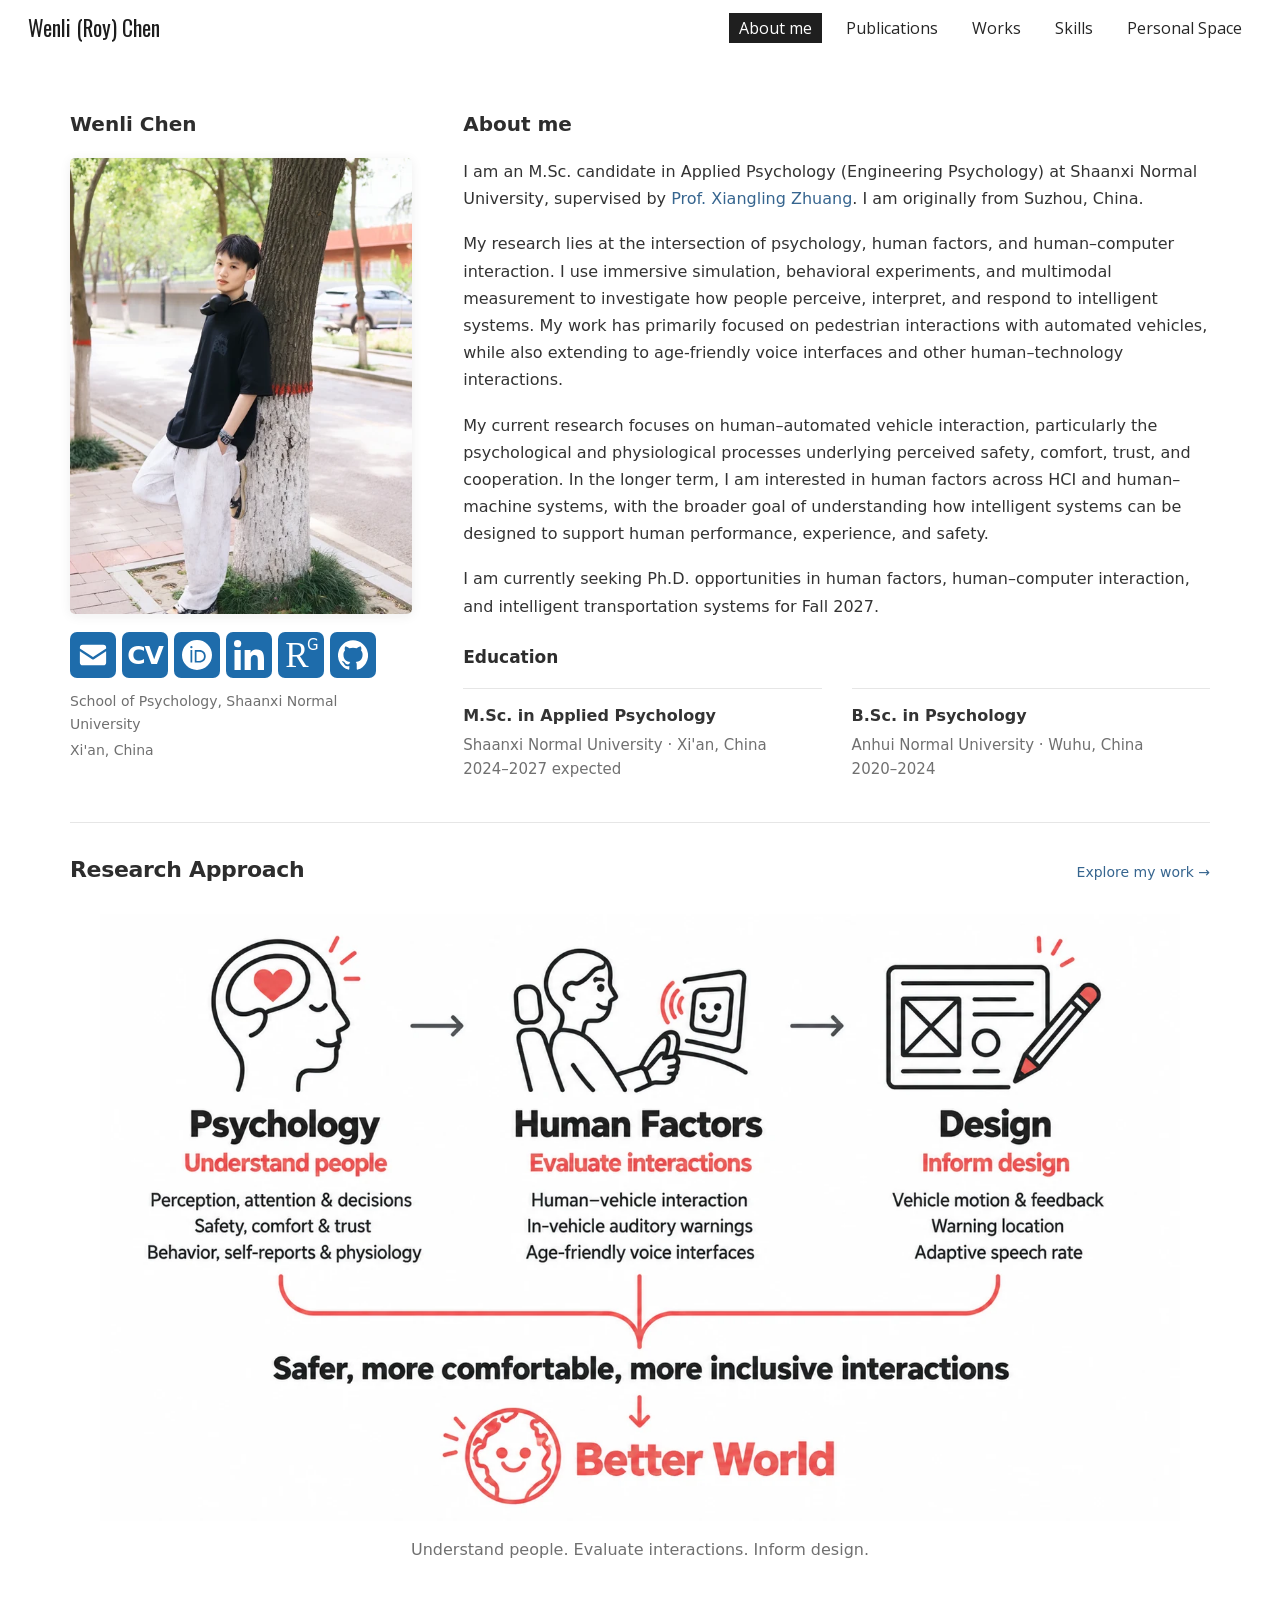
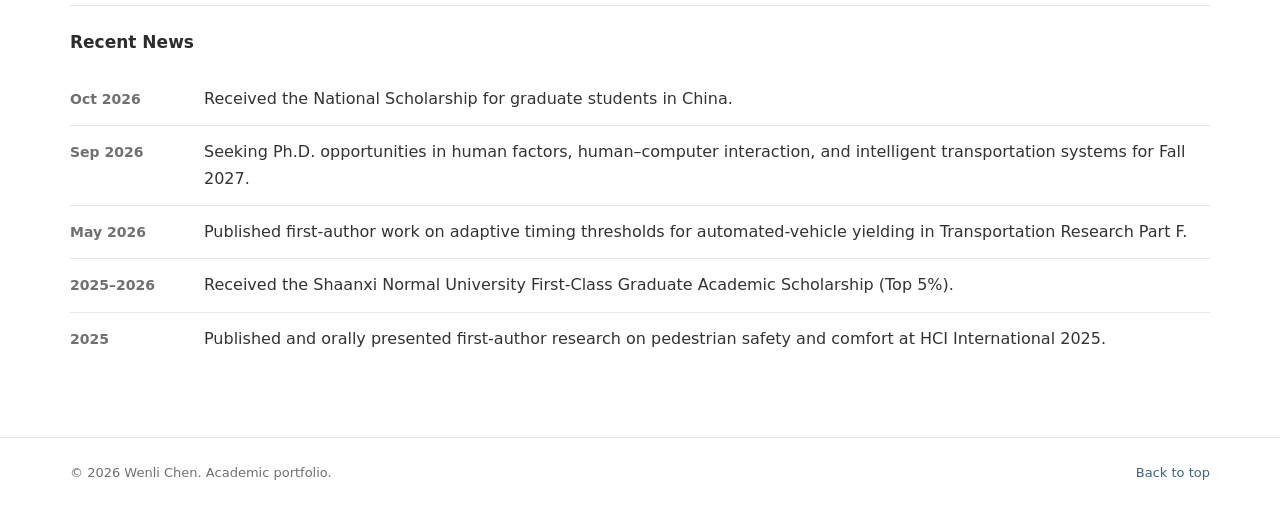
==== commit 1cf3a0fe: "Publish website" ====
--- a/index.html
+++ b/index.html
@@ -1 +1 @@
-<!DOCTYPE html><html lang="en"><head><meta charSet="utf-8"/><meta name="viewport" content="width=device-width, initial-scale=1"/><link rel="preload" as="image" imageSrcSet="/media/optimized/profile-60eb44e7e2-480.webp 480w, /media/optimized/profile-60eb44e7e2-960.webp 960w, /media/optimized/profile-60eb44e7e2-1600.webp 1600w" imageSizes="(max-width: 760px) 360px, 342px" fetchPriority="high"/><link rel="stylesheet" href="/_next/static/chunks/0q2hc7dkj9d_l.css" data-precedence="next"/><link rel="preload" as="script" fetchPriority="low" href="/_next/static/chunks/0w2aga045jl1g.js"/><script src="/_next/static/chunks/159a0hv_pbomc.js" async=""></script><script src="/_next/static/chunks/0c_u0uom0kk-9.js" async=""></script><script src="/_next/static/chunks/17is7py1qu.mk.js" async=""></script><script src="/_next/static/chunks/turbopack-0-zrnbq9zxs--.js" async=""></script><script src="/_next/static/chunks/12zbrbrxakma2.js" async=""></script><script src="/_next/static/chunks/17f2ht9wo-phb.js" async=""></script><script src="/_next/static/chunks/0n7gz84jmsrn1.js" async=""></script><script src="/_next/static/chunks/0r7qd-gapp3ly.js" async=""></script><title>Wenli (Roy) Chen | Human Factors &amp; HCI</title><meta name="description" content="Academic portfolio of Wenli Chen, researching human factors, human–AV interaction, and age-friendly HCI."/><link rel="canonical" href="https://roylovecr7.github.io/"/><meta property="og:title" content="Wenli (Roy) Chen | Human Factors &amp; HCI"/><meta property="og:description" content="Researching human–AV interaction, age-friendly HCI, and multimodal human factors."/><meta property="og:site_name" content="Wenli (Roy) Chen Academic Portfolio"/><meta property="og:image" content="https://roylovecr7.github.io/og.png"/><meta property="og:image:width" content="1200"/><meta property="og:image:height" content="630"/><meta property="og:image:alt" content="Wenli Chen — Human Factors, Human–AV Interaction, and Age-Friendly HCI"/><meta property="og:type" content="website"/><meta name="twitter:card" content="summary_large_image"/><meta name="twitter:title" content="Wenli (Roy) Chen | Human Factors &amp; HCI"/><meta name="twitter:description" content="Researching human–AV interaction, age-friendly HCI, and multimodal human factors."/><meta name="twitter:image" content="https://roylovecr7.github.io/og.png"/><script src="/_next/static/chunks/03~yq9q893hmn.js" noModule=""></script></head><body><div hidden=""><!--$--><!--/$--></div><header class="navbar"><div class="nav-inner"><a class="brand" href="/">Wenli (Roy) Chen</a><nav class="desktop-navigation" aria-label="Primary navigation"><a class="active" aria-current="page" href="/">About me</a><a href="/publications/">Publications</a><a href="/works/">Works</a><a href="/skills/">Skills</a><a href="/personal-space/">Personal Space</a></nav><details class="mobile-navigation"><summary>Menu <span aria-hidden="true">☰</span></summary><nav aria-label="Mobile navigation"><a href="/" class="active" aria-current="page">About me</a><a href="/publications">Publications</a><a href="/works">Works</a><a href="/skills">Skills</a><a href="/personal-space">Personal Space</a></nav></details></div></header><main id="top" class="container page-content home-page"><section class="home-grid"><aside class="profile-panel"><h1>Wenli Chen</h1><img width="4160" height="6240" class="profile-image" fetchPriority="high" src="/media/optimized/profile-60eb44e7e2-960.webp" srcSet="/media/optimized/profile-60eb44e7e2-480.webp 480w, /media/optimized/profile-60eb44e7e2-960.webp 960w, /media/optimized/profile-60eb44e7e2-1600.webp 1600w" sizes="(max-width: 760px) 360px, 342px" alt="Wenli Chen" loading="eager" decoding="async"/><div class="profile-contact"><nav class="profile-links" aria-label="Contact and academic profiles"><a href="mailto:cwl010322@snnu.edu.cn" aria-label="Email: cwl010322@snnu.edu.cn" title="Email: cwl010322@snnu.edu.cn"><svg aria-hidden="true" viewBox="0 0 32 32" fill="currentColor"><path d="M5 5h22a3 3 0 0 1 3 3v1L16 18 2 9V8a3 3 0 0 1 3-3Zm25 7v12a3 3 0 0 1-3 3H5a3 3 0 0 1-3-3V12l13 8.4a1.8 1.8 0 0 0 2 0Z"></path></svg></a><a href="/files/CV_WenliChen.pdf" target="_blank" rel="noreferrer" aria-label="Curriculum vitae (PDF)" title="Curriculum vitae (PDF)"><span class="profile-icon-cv" aria-hidden="true">CV</span></a><a href="https://orcid.org/0009-0004-4729-6336" target="_blank" rel="noreferrer" aria-label="ORCID: 0009-0004-4729-6336" title="ORCID: 0009-0004-4729-6336"><svg aria-hidden="true" viewBox="0 0 24 24" fill="currentColor"><path d="M12 0a12 12 0 1 0 0 24 12 12 0 0 0 0-24ZM7.5 4.8a.9.9 0 1 1 0 1.8.9.9 0 0 1 0-1.8ZM6.8 8h1.4v10H6.8V8Zm3.4 0h3.7c3 0 5.1 2 5.1 5s-2.1 5-5.1 5h-3.7V8Zm1.4 1.3v7.4h2.2c2.4 0 3.8-1.5 3.8-3.7s-1.4-3.7-3.8-3.7h-2.2Z" fill-rule="evenodd"></path></svg></a><a href="https://www.linkedin.com/in/wenli-chen-521283392" target="_blank" rel="noreferrer" aria-label="LinkedIn" title="LinkedIn"><svg aria-hidden="true" viewBox="0 0 24 24" fill="currentColor"><path d="M5.37 24H.4V7.98h4.97V24ZM2.88 5.8A2.9 2.9 0 1 1 2.9 0a2.9 2.9 0 0 1-.02 5.8ZM24 24h-4.96v-7.8c0-1.86-.04-4.25-2.59-4.25-2.59 0-2.99 2.02-2.99 4.12V24H8.5V7.98h4.76v2.19h.07c.66-1.25 2.28-2.58 4.7-2.58 5.03 0 5.97 3.31 5.97 7.61V24Z"></path></svg></a><a href="https://www.researchgate.net/profile/Wenli-Chen-14" target="_blank" rel="noreferrer" aria-label="ResearchGate" title="ResearchGate"><span class="profile-icon-researchgate" aria-hidden="true">R<sup>G</sup></span></a><a href="https://github.com/Roylovecr7" target="_blank" rel="noreferrer" aria-label="GitHub" title="GitHub"><svg aria-hidden="true" viewBox="0 0 24 24" fill="currentColor"><path d="M12 .3a12 12 0 0 0-3.79 23.39c.6.11.82-.26.82-.58v-2.23c-3.34.73-4.04-1.42-4.04-1.42-.55-1.39-1.34-1.76-1.34-1.76-1.09-.75.08-.73.08-.73 1.2.09 1.84 1.24 1.84 1.24 1.07 1.83 2.81 1.3 3.49.99.11-.78.42-1.3.76-1.6-2.67-.3-5.47-1.33-5.47-5.93 0-1.31.47-2.38 1.24-3.22-.12-.3-.54-1.52.12-3.18 0 0 1.01-.32 3.3 1.23A11.5 11.5 0 0 1 12 6.1c1.02 0 2.05.14 3.01.4 2.29-1.55 3.3-1.23 3.3-1.23.66 1.66.24 2.88.12 3.18.77.84 1.24 1.91 1.24 3.22 0 4.61-2.8 5.63-5.48 5.93.43.37.81 1.1.81 2.22v3.29c0 .32.22.7.83.58A12 12 0 0 0 12 .3Z"></path></svg></a></nav><p class="profile-affiliation">School of Psychology, Shaanxi Normal University<span>Xi&#x27;an, China</span></p></div></aside><div class="about-copy"><h2>About me</h2><p>I am an M.Sc. candidate in Applied Psychology (Engineering Psychology) at Shaanxi Normal University, supervised by <a href="https://scholar.google.com/citations?user=U7dL7vUAAAAJ&amp;hl=en&amp;oi=ao" target="_blank" rel="noreferrer">Prof. Xiangling Zhuang</a>. I am originally from Suzhou, China.</p><p>My research lies at the intersection of psychology, human factors, and human–computer interaction. I use immersive simulation, behavioral experiments, and multimodal measurement to investigate how people perceive, interpret, and respond to intelligent systems. My work has primarily focused on pedestrian interactions with automated vehicles, while also extending to age-friendly voice interfaces and other human–technology interactions.</p><p>My current research focuses on human–automated vehicle interaction, particularly the psychological and physiological processes underlying perceived safety, comfort, trust, and cooperation. In the longer term, I am interested in human factors across HCI and human–machine systems, with the broader goal of understanding how intelligent systems can be designed to support human performance, experience, and safety.</p><p>I am currently seeking Ph.D. opportunities in human factors, human–computer interaction, and intelligent transportation systems for Fall 2027.</p><section class="home-subsection"><h2>Education</h2><div class="education-list"><article class="education-item"><strong>M.Sc. in Applied Psychology</strong><span>Shaanxi Normal University · Xi&#x27;an, China</span><span>2024–2027 expected</span></article><article class="education-item"><strong>B.Sc. in Psychology</strong><span>Anhui Normal University · Wuhu, China</span><span>2020–2024</span></article></div></section></div></section><section class="home-approach" aria-labelledby="research-approach-heading"><div class="approach-heading"><h2 id="research-approach-heading">Research Approach</h2><a href="/works/">Explore my work →</a></div><figure class="approach-figure"><a class="approach-image-link" href="/media/research-approach.png" target="_blank" rel="noreferrer" aria-label="Open the research approach diagram at full size"><img width="1672" height="941" decoding="async" src="/media/optimized/research-approach-641da9d239-960.webp" srcSet="/media/optimized/research-approach-641da9d239-480.webp 480w, /media/optimized/research-approach-641da9d239-960.webp 960w, /media/optimized/research-approach-641da9d239-1600.webp 1600w" sizes="(max-width: 760px) calc(100vw - 40px), (max-width: 1196px) calc(100vw - 56px), 1140px" alt="Psychology: understand people. Human Factors: evaluate interactions. Design: inform design. Together, these contribute to safer, more comfortable, more inclusive interactions and a better world." loading="lazy"/></a><figcaption>Understand people. Evaluate interactions. Inform design.</figcaption></figure></section><section class="home-news"><h2>Recent News</h2><ul class="news-list" role="list"><li><span class="news-date">Sep 2026</span><span>Seeking Ph.D. opportunities in human factors, human–computer interaction, and intelligent transportation systems for Fall 2027.</span></li><li><span class="news-date">May 2026</span><span>Published first-author work on adaptive timing thresholds for automated-vehicle yielding in Transportation Research Part F.</span></li><li><span class="news-date">2025–2026</span><span>Received the Shaanxi Normal University First-Class Graduate Academic Scholarship (Top 5%).</span></li><li><span class="news-date">2025</span><span>Published and orally presented first-author research on pedestrian safety and comfort at HCI International 2025.</span></li></ul></section></main><footer><div class="container footer-inner"><p>© 2026 Wenli Chen. Academic portfolio.</p><a href="#top">Back to top</a></div></footer><!--$--><!--/$--><script src="/_next/static/chunks/0w2aga045jl1g.js" id="_R_" async=""></script><script>(self.__next_f=self.__next_f||[]).push([0])</script><script>self.__next_f.push([1,"1:\"$Sreact.fragment\"\n2:I[11968,[\"/_next/static/chunks/12zbrbrxakma2.js\",\"/_next/static/chunks/17f2ht9wo-phb.js\",\"/_next/static/chunks/0n7gz84jmsrn1.js\"],\"default\"]\n3:I[87804,[\"/_next/static/chunks/12zbrbrxakma2.js\",\"/_next/static/chunks/17f2ht9wo-phb.js\",\"/_next/static/chunks/0n7gz84jmsrn1.js\"],\"default\"]\n4:I[67295,[\"/_next/static/chunks/12zbrbrxakma2.js\",\"/_next/static/chunks/17f2ht9wo-phb.js\",\"/_next/static/chunks/0n7gz84jmsrn1.js\",\"/_next/static/chunks/0r7qd-gapp3ly.js\"],\"\"]\n12:I[21480,[\"/_next/static/chunks/12zbrbrxakma2.js\",\"/_next/static/chunks/17f2ht9wo-phb.js\",\"/_next/static/chunks/0n7gz84jmsrn1.js\"],\"default\",1]\n:HL[\"/_next/static/chunks/0q2hc7dkj9d_l.css\",\"style\"]\n:HL[\"/media/optimized/profile-60eb44e7e2-960.webp\",\"image\",{\"imageSrcSet\":\"/media/optimized/profile-60eb44e7e2-480.webp 480w, /media/optimized/profile-60eb44e7e2-960.webp 960w, /media/optimized/profile-60eb44e7e2-1600.webp 1600w\",\"imageSizes\":\"(max-width: 760px) 360px, 342px\",\"fetchPriority\":\"high\"}]\n"])</script><script>self.__next_f.push([1,"0:{\"P\":null,\"c\":[\"\",\"\"],\"q\":\"\",\"i\":false,\"f\":[[[\"\",{\"children\":[\"__PAGE__\",{}]},\"$undefined\",\"$undefined\",16],[[\"$\",\"$1\",\"c\",{\"children\":[[[\"$\",\"link\",\"0\",{\"rel\":\"stylesheet\",\"href\":\"/_next/static/chunks/0q2hc7dkj9d_l.css\",\"precedence\":\"next\",\"crossOrigin\":\"$undefined\",\"nonce\":\"$undefined\"}],[\"$\",\"script\",\"script-0\",{\"src\":\"/_next/static/chunks/12zbrbrxakma2.js\",\"async\":true,\"nonce\":\"$undefined\"}],[\"$\",\"script\",\"script-1\",{\"src\":\"/_next/static/chunks/17f2ht9wo-phb.js\",\"async\":true,\"nonce\":\"$undefined\"}],[\"$\",\"script\",\"script-2\",{\"src\":\"/_next/static/chunks/0n7gz84jmsrn1.js\",\"async\":true,\"nonce\":\"$undefined\"}]],[\"$\",\"html\",null,{\"lang\":\"en\",\"children\":[\"$\",\"body\",null,{\"children\":[\"$\",\"$L2\",null,{\"parallelRouterKey\":\"children\",\"error\":\"$undefined\",\"errorStyles\":\"$undefined\",\"errorScripts\":\"$undefined\",\"template\":[\"$\",\"$L3\",null,{}],\"templateStyles\":\"$undefined\",\"templateScripts\":\"$undefined\",\"notFound\":[[[\"$\",\"title\",null,{\"children\":\"404: This page could not be found.\"}],[\"$\",\"div\",null,{\"style\":{\"fontFamily\":\"system-ui,\\\"Segoe UI\\\",Roboto,Helvetica,Arial,sans-serif,\\\"Apple Color Emoji\\\",\\\"Segoe UI Emoji\\\"\",\"height\":\"100vh\",\"textAlign\":\"center\",\"display\":\"flex\",\"flexDirection\":\"column\",\"alignItems\":\"center\",\"justifyContent\":\"center\"},\"children\":[\"$\",\"div\",null,{\"children\":[[\"$\",\"style\",null,{\"dangerouslySetInnerHTML\":{\"__html\":\"body{color:#000;background:#fff;margin:0}.next-error-h1{border-right:1px solid rgba(0,0,0,.3)}@media (prefers-color-scheme:dark){body{color:#fff;background:#000}.next-error-h1{border-right:1px solid rgba(255,255,255,.3)}}\"}}],[\"$\",\"h1\",null,{\"className\":\"next-error-h1\",\"style\":{\"display\":\"inline-block\",\"margin\":\"0 20px 0 0\",\"padding\":\"0 23px 0 0\",\"fontSize\":24,\"fontWeight\":500,\"verticalAlign\":\"top\",\"lineHeight\":\"49px\"},\"children\":404}],[\"$\",\"div\",null,{\"style\":{\"display\":\"inline-block\"},\"children\":[\"$\",\"h2\",null,{\"style\":{\"fontSize\":14,\"fontWeight\":400,\"lineHeight\":\"49px\",\"margin\":0},\"children\":\"This page could not be found.\"}]}]]}]}]],[]],\"forbidden\":\"$undefined\",\"unauthorized\":\"$undefined\"}]}]}]]}],{\"children\":[[\"$\",\"$1\",\"c\",{\"children\":[[[\"$\",\"header\",null,{\"className\":\"navbar\",\"children\":[\"$\",\"div\",null,{\"className\":\"nav-inner\",\"children\":[[\"$\",\"$L4\",null,{\"className\":\"brand\",\"href\":\"/\",\"children\":\"Wenli (Roy) Chen\"}],[\"$\",\"nav\",null,{\"className\":\"desktop-navigation\",\"aria-label\":\"Primary navigation\",\"children\":[[\"$\",\"$L4\",\"about\",{\"className\":\"active\",\"href\":\"/\",\"aria-current\":\"page\",\"children\":\"About me\"}],[\"$\",\"$L4\",\"publications\",{\"className\":\"$undefined\",\"href\":\"/publications\",\"aria-current\":\"$undefined\",\"children\":\"Publications\"}],[\"$\",\"a\",\"works\",{\"className\":\"$undefined\",\"href\":\"/works/\",\"aria-current\":\"$undefined\",\"children\":\"Works\"}],[\"$\",\"$L4\",\"skills\",{\"className\":\"$undefined\",\"href\":\"/skills\",\"aria-current\":\"$undefined\",\"children\":\"Skills\"}],[\"$\",\"$L4\",\"personal-space\",{\"className\":\"$undefined\",\"href\":\"/personal-space\",\"aria-current\":\"$undefined\",\"children\":\"Personal Space\"}]]}],[\"$\",\"details\",null,{\"className\":\"mobile-navigation\",\"children\":[[\"$\",\"summary\",null,{\"children\":[\"Menu \",[\"$\",\"span\",null,{\"aria-hidden\":\"true\",\"children\":\"☰\"}]]}],[\"$\",\"nav\",null,{\"aria-label\":\"Mobile navigation\",\"children\":[[\"$\",\"a\",\"about\",{\"href\":\"/\",\"className\":\"active\",\"aria-current\":\"page\",\"children\":\"About me\"}],[\"$\",\"a\",\"publications\",{\"href\":\"/publications\",\"className\":\"$undefined\",\"aria-current\":\"$undefined\",\"children\":\"Publications\"}],[\"$\",\"a\",\"works\",{\"href\":\"/works\",\"className\":\"$undefined\",\"aria-current\":\"$undefined\",\"children\":\"Works\"}],[\"$\",\"a\",\"skills\",{\"href\":\"/skills\",\"className\":\"$undefined\",\"aria-current\":\"$undefined\",\"children\":\"Skills\"}],[\"$\",\"a\",\"personal-space\",{\"href\":\"/personal-space\",\"className\":\"$undefined\",\"aria-current\":\"$undefined\",\"children\":\"Personal Space\"}]]}]]}]]}]}],[\"$\",\"main\",null,{\"id\":\"top\",\"className\":\"container page-content home-page\",\"children\":[[\"$\",\"section\",null,{\"className\":\"home-grid\",\"children\":[[\"$\",\"aside\",null,{\"className\":\"profile-panel\",\"children\":[[\"$\",\"h1\",null,{\"children\":\"Wenli Chen\"}],[\"$\",\"img\",null,{\"width\":4160,\"height\":6240,\"className\":\"profile-image\",\"fetchPriority\":\"high\",\"src\":\"/media/optimized/profile-60eb44e7e2-960.webp\",\"srcSet\":\"/media/optimized/profile-60eb44e7e2-480.webp 480w, /media/optimized/profile-60eb44e7e2-960.webp 960w, /media/optimized/profile-60eb44e7e2-1600.webp 1600w\",\"sizes\":\"(max-width: 760px) 360px, 342px\",\"alt\":\"Wenli Chen\",\"loading\":\"eager\",\"decoding\":\"async\"}],[\"$\",\"div\",null,{\"className\":\"profile-contact\",\"children\":[[\"$\",\"nav\",null,{\"className\":\"profile-links\",\"aria-label\":\"Contact and academic profiles\",\"children\":[[\"$\",\"a\",null,{\"href\":\"mailto:cwl010322@snnu.edu.cn\",\"aria-label\":\"Email: cwl010322@snnu.edu.cn\",\"title\":\"Email: cwl010322@snnu.edu.cn\",\"children\":[\"$\",\"svg\",null,{\"aria-hidden\":\"true\",\"viewBox\":\"0 0 32 32\",\"fill\":\"currentColor\",\"children\":[\"$\",\"path\",null,{\"d\":\"M5 5h22a3 3 0 0 1 3 3v1L16 18 2 9V8a3 3 0 0 1 3-3Zm25 7v12a3 3 0 0 1-3 3H5a3 3 0 0 1-3-3V12l13 8.4a1.8 1.8 0 0 0 2 0Z\"}]}]}],\"$L5\",\"$L6\",\"$L7\",\"$L8\",\"$L9\"]}],\"$La\"]}]]}],\"$Lb\"]}],\"$Lc\",\"$Ld\"]}],\"$Le\"],[\"$Lf\"],\"$L10\"]}],{},null,false,null]},null,false,null],\"$L11\",false]],\"m\":\"$undefined\",\"G\":[\"$12\",[\"$L13\"]],\"S\":true,\"h\":null,\"s\":\"$undefined\",\"l\":\"$undefined\",\"p\":\"$undefined\",\"d\":\"$undefined\",\"b\":\"s09AJHoBL-HwmsHwillRS\"}\n"])</script><script>self.__next_f.push([1,"14:I[77916,[\"/_next/static/chunks/12zbrbrxakma2.js\",\"/_next/static/chunks/17f2ht9wo-phb.js\",\"/_next/static/chunks/0n7gz84jmsrn1.js\"],\"OutletBoundary\"]\n15:\"$Sreact.suspense\"\n17:I[77916,[\"/_next/static/chunks/12zbrbrxakma2.js\",\"/_next/static/chunks/17f2ht9wo-phb.js\",\"/_next/static/chunks/0n7gz84jmsrn1.js\"],\"ViewportBoundary\"]\n19:I[77916,[\"/_next/static/chunks/12zbrbrxakma2.js\",\"/_next/static/chunks/17f2ht9wo-phb.js\",\"/_next/static/chunks/0n7gz84jmsrn1.js\"],\"MetadataBoundary\"]\n5:[\"$\",\"a\",null,{\"href\":\"/files/CV_WenliChen.pdf\",\"target\":\"_blank\",\"rel\":\"noreferrer\",\"aria-label\":\"Curriculum vitae (PDF)\",\"title\":\"Curriculum vitae (PDF)\",\"children\":[\"$\",\"span\",null,{\"className\":\"profile-icon-cv\",\"aria-hidden\":\"true\",\"children\":\"CV\"}]}]\n6:[\"$\",\"a\",null,{\"href\":\"https://orcid.org/0009-0004-4729-6336\",\"target\":\"_blank\",\"rel\":\"noreferrer\",\"aria-label\":\"ORCID: 0009-0004-4729-6336\",\"title\":\"ORCID: 0009-0004-4729-6336\",\"children\":[\"$\",\"svg\",null,{\"aria-hidden\":\"true\",\"viewBox\":\"0 0 24 24\",\"fill\":\"currentColor\",\"children\":[\"$\",\"path\",null,{\"d\":\"M12 0a12 12 0 1 0 0 24 12 12 0 0 0 0-24ZM7.5 4.8a.9.9 0 1 1 0 1.8.9.9 0 0 1 0-1.8ZM6.8 8h1.4v10H6.8V8Zm3.4 0h3.7c3 0 5.1 2 5.1 5s-2.1 5-5.1 5h-3.7V8Zm1.4 1.3v7.4h2.2c2.4 0 3.8-1.5 3.8-3.7s-1.4-3.7-3.8-3.7h-2.2Z\",\"fillRule\":\"evenodd\"}]}]}]\n7:[\"$\",\"a\",null,{\"href\":\"https://www.linkedin.com/in/wenli-chen-521283392\",\"target\":\"_blank\",\"rel\":\"noreferrer\",\"aria-label\":\"LinkedIn\",\"title\":\"LinkedIn\",\"children\":[\"$\",\"svg\",null,{\"aria-hidden\":\"true\",\"viewBox\":\"0 0 24 24\",\"fill\":\"currentColor\",\"children\":[\"$\",\"path\",null,{\"d\":\"M5.37 24H.4V7.98h4.97V24ZM2.88 5.8A2.9 2.9 0 1 1 2.9 0a2.9 2.9 0 0 1-.02 5.8ZM24 24h-4.96v-7.8c0-1.86-.04-4.25-2.59-4.25-2.59 0-2.99 2.02-2.99 4.12V24H8.5V7.98h4.76v2.19h.07c.66-1.25 2.28-2.58 4.7-2.58 5.03 0 5.97 3.31 5.97 7.61V24Z\"}]}]}]\n8:[\"$\",\"a\",null,{\"href\":\"https://www.researchgate.net/profile/Wenli-Chen-14\",\"target\":\"_blank\",\"rel\":\"noreferrer\",\"aria-label\":\"ResearchGate\",\"title\":\"ResearchGate\",\"children\":[\"$\",\"span\",null,{\"className\":\"profile-icon-researchgate\",\"aria-hidden\":\"true\",\"children\":[\"R\",[\"$\",\"sup\",null,{\"children\":\"G\"}]]}]}]\n9:[\"$\",\"a\",null,{\"href\":\"https://github.com/Roylovecr7\",\"target\":\"_blank\",\"rel\":\"noreferrer\",\"aria-label\":\"GitHub\",\"title\":\"GitHub\",\"children\":[\"$\",\"svg\",null,{\"aria-hidden\":\"true\",\"viewBox\":\"0 0 24 24\",\"fill\":\"currentColor\",\"children\":[\"$\",\"path\",null,{\"d\":\"M12 .3a12 12 0 0 0-3.79 23.39c.6.11.82-.26.82-.58v-2.23c-3.34.73-4.04-1.42-4.04-1.42-.55-1.39-1.34-1.76-1.34-1.76-1.09-.75.08-.73.08-.73 1.2.09 1.84 1.24 1.84 1.24 1.07 1.83 2.81 1.3 3.49.99.11-.78.42-1.3.76-1.6-2.67-.3-5.47-1.33-5.47-5.93 0-1.31.47-2.38 1.24-3.22-.12-.3-.54-1.52.12-3.18 0 0 1.01-.32 3.3 1.23A11.5 11.5 0 0 1 12 6.1c1.02 0 2.05.14 3.01.4 2.29-1.55 3.3-1.23 3.3-1.23.66 1.66.24 2.88.12 3.18.77.84 1.24 1.91 1.24 3.22 0 4.61-2.8 5.63-5.48 5.93.43.37.81 1.1.81 2.22v3.29c0 .32.22.7.83.58A12 12 0 0 0 12 .3Z\"}]}]}]\na:[\"$\",\"p\",null,{\"className\":\"profile-affiliation\",\"children\":[\"School of Psychology, Shaanxi Normal University\",[\"$\",\"span\",null,{\"children\":\"Xi'an, China\"}]]}]\n"])</script><script>self.__next_f.push([1,"b:[\"$\",\"div\",null,{\"className\":\"about-copy\",\"children\":[[\"$\",\"h2\",null,{\"children\":\"About me\"}],[\"$\",\"p\",null,{\"children\":[\"I am an M.Sc. candidate in Applied Psychology (Engineering Psychology) at Shaanxi Normal University, supervised by \",[\"$\",\"a\",null,{\"href\":\"https://scholar.google.com/citations?user=U7dL7vUAAAAJ\u0026hl=en\u0026oi=ao\",\"target\":\"_blank\",\"rel\":\"noreferrer\",\"children\":\"Prof. Xiangling Zhuang\"}],\". I am originally from Suzhou, China.\"]}],[\"$\",\"p\",null,{\"children\":\"My research lies at the intersection of psychology, human factors, and human–computer interaction. I use immersive simulation, behavioral experiments, and multimodal measurement to investigate how people perceive, interpret, and respond to intelligent systems. My work has primarily focused on pedestrian interactions with automated vehicles, while also extending to age-friendly voice interfaces and other human–technology interactions.\"}],[\"$\",\"p\",null,{\"children\":\"My current research focuses on human–automated vehicle interaction, particularly the psychological and physiological processes underlying perceived safety, comfort, trust, and cooperation. In the longer term, I am interested in human factors across HCI and human–machine systems, with the broader goal of understanding how intelligent systems can be designed to support human performance, experience, and safety.\"}],[\"$\",\"p\",null,{\"children\":\"I am currently seeking Ph.D. opportunities in human factors, human–computer interaction, and intelligent transportation systems for Fall 2027.\"}],[\"$\",\"section\",null,{\"className\":\"home-subsection\",\"children\":[[\"$\",\"h2\",null,{\"children\":\"Education\"}],[\"$\",\"div\",null,{\"className\":\"education-list\",\"children\":[[\"$\",\"article\",\"M.Sc. in Applied Psychology\",{\"className\":\"education-item\",\"children\":[[\"$\",\"strong\",null,{\"children\":\"M.Sc. in Applied Psychology\"}],[\"$\",\"span\",null,{\"children\":\"Shaanxi Normal University · Xi'an, China\"}],[\"$\",\"span\",null,{\"children\":\"2024–2027 expected\"}]]}],[\"$\",\"article\",\"B.Sc. in Psychology\",{\"className\":\"education-item\",\"children\":[[\"$\",\"strong\",null,{\"children\":\"B.Sc. in Psychology\"}],[\"$\",\"span\",null,{\"children\":\"Anhui Normal University · Wuhu, China\"}],[\"$\",\"span\",null,{\"children\":\"2020–2024\"}]]}]]}]]}]]}]\n"])</script><script>self.__next_f.push([1,"c:[\"$\",\"section\",null,{\"className\":\"home-approach\",\"aria-labelledby\":\"research-approach-heading\",\"children\":[[\"$\",\"div\",null,{\"className\":\"approach-heading\",\"children\":[[\"$\",\"h2\",null,{\"id\":\"research-approach-heading\",\"children\":\"Research Approach\"}],[\"$\",\"a\",null,{\"href\":\"/works/\",\"children\":\"Explore my work →\"}]]}],[\"$\",\"figure\",null,{\"className\":\"approach-figure\",\"children\":[[\"$\",\"a\",null,{\"className\":\"approach-image-link\",\"href\":\"/media/research-approach.png\",\"target\":\"_blank\",\"rel\":\"noreferrer\",\"aria-label\":\"Open the research approach diagram at full size\",\"children\":[\"$\",\"img\",null,{\"width\":1672,\"height\":941,\"decoding\":\"async\",\"src\":\"/media/optimized/research-approach-641da9d239-960.webp\",\"srcSet\":\"/media/optimized/research-approach-641da9d239-480.webp 480w, /media/optimized/research-approach-641da9d239-960.webp 960w, /media/optimized/research-approach-641da9d239-1600.webp 1600w\",\"sizes\":\"(max-width: 760px) calc(100vw - 40px), (max-width: 1196px) calc(100vw - 56px), 1140px\",\"alt\":\"Psychology: understand people. Human Factors: evaluate interactions. Design: inform design. Together, these contribute to safer, more comfortable, more inclusive interactions and a better world.\",\"loading\":\"lazy\"}]}],[\"$\",\"figcaption\",null,{\"children\":\"Understand people. Evaluate interactions. Inform design.\"}]]}]]}]\n"])</script><script>self.__next_f.push([1,"d:[\"$\",\"section\",null,{\"className\":\"home-news\",\"children\":[[\"$\",\"h2\",null,{\"children\":\"Recent News\"}],[\"$\",\"ul\",null,{\"className\":\"news-list\",\"role\":\"list\",\"children\":[[\"$\",\"li\",\"Sep 2026-Seeking Ph.D. opportunities in human factors, human–computer interaction, and intelligent transportation systems for Fall 2027.\",{\"children\":[[\"$\",\"span\",null,{\"className\":\"news-date\",\"children\":\"Sep 2026\"}],[\"$\",\"span\",null,{\"children\":\"Seeking Ph.D. opportunities in human factors, human–computer interaction, and intelligent transportation systems for Fall 2027.\"}]]}],[\"$\",\"li\",\"May 2026-Published first-author work on adaptive timing thresholds for automated-vehicle yielding in Transportation Research Part F.\",{\"children\":[[\"$\",\"span\",null,{\"className\":\"news-date\",\"children\":\"May 2026\"}],[\"$\",\"span\",null,{\"children\":\"Published first-author work on adaptive timing thresholds for automated-vehicle yielding in Transportation Research Part F.\"}]]}],[\"$\",\"li\",\"2025–2026-Received the Shaanxi Normal University First-Class Graduate Academic Scholarship (Top 5%).\",{\"children\":[[\"$\",\"span\",null,{\"className\":\"news-date\",\"children\":\"2025–2026\"}],[\"$\",\"span\",null,{\"children\":\"Received the Shaanxi Normal University First-Class Graduate Academic Scholarship (Top 5%).\"}]]}],[\"$\",\"li\",\"2025-Published and orally presented first-author research on pedestrian safety and comfort at HCI International 2025.\",{\"children\":[[\"$\",\"span\",null,{\"className\":\"news-date\",\"children\":\"2025\"}],[\"$\",\"span\",null,{\"children\":\"Published and orally presented first-author research on pedestrian safety and comfort at HCI International 2025.\"}]]}]]}]]}]\n"])</script><script>self.__next_f.push([1,"e:[\"$\",\"footer\",null,{\"children\":[\"$\",\"div\",null,{\"className\":\"container footer-inner\",\"children\":[[\"$\",\"p\",null,{\"children\":\"© 2026 Wenli Chen. Academic portfolio.\"}],[\"$\",\"a\",null,{\"href\":\"#top\",\"children\":\"Back to top\"}]]}]}]\nf:[\"$\",\"script\",\"script-0\",{\"src\":\"/_next/static/chunks/0r7qd-gapp3ly.js\",\"async\":true,\"nonce\":\"$undefined\"}]\n10:[\"$\",\"$L14\",null,{\"children\":[\"$\",\"$15\",null,{\"name\":\"Next.MetadataOutlet\",\"children\":\"$@16\"}]}]\n11:[\"$\",\"$1\",\"h\",{\"children\":[null,[\"$\",\"$L17\",null,{\"children\":\"$L18\"}],[\"$\",\"div\",null,{\"hidden\":true,\"children\":[\"$\",\"$L19\",null,{\"children\":[\"$\",\"$15\",null,{\"name\":\"Next.Metadata\",\"children\":\"$L1a\"}]}]}],null]}]\n13:[\"$\",\"link\",\"0\",{\"rel\":\"stylesheet\",\"href\":\"/_next/static/chunks/0q2hc7dkj9d_l.css\",\"precedence\":\"next\",\"crossOrigin\":\"$undefined\",\"nonce\":\"$undefined\"}]\n"])</script><script>self.__next_f.push([1,"18:[[\"$\",\"meta\",\"0\",{\"charSet\":\"utf-8\"}],[\"$\",\"meta\",\"1\",{\"name\":\"viewport\",\"content\":\"width=device-width, initial-scale=1\"}]]\n"])</script><script>self.__next_f.push([1,"16:null\n"])</script><script>self.__next_f.push([1,"1a:[[\"$\",\"title\",\"0\",{\"children\":\"Wenli (Roy) Chen | Human Factors \u0026 HCI\"}],[\"$\",\"meta\",\"1\",{\"name\":\"description\",\"content\":\"Academic portfolio of Wenli Chen, researching human factors, human–AV interaction, and age-friendly HCI.\"}],[\"$\",\"link\",\"2\",{\"rel\":\"canonical\",\"href\":\"https://roylovecr7.github.io/\"}],[\"$\",\"meta\",\"3\",{\"property\":\"og:title\",\"content\":\"Wenli (Roy) Chen | Human Factors \u0026 HCI\"}],[\"$\",\"meta\",\"4\",{\"property\":\"og:description\",\"content\":\"Researching human–AV interaction, age-friendly HCI, and multimodal human factors.\"}],[\"$\",\"meta\",\"5\",{\"property\":\"og:site_name\",\"content\":\"Wenli (Roy) Chen Academic Portfolio\"}],[\"$\",\"meta\",\"6\",{\"property\":\"og:image\",\"content\":\"https://roylovecr7.github.io/og.png\"}],[\"$\",\"meta\",\"7\",{\"property\":\"og:image:width\",\"content\":\"1200\"}],[\"$\",\"meta\",\"8\",{\"property\":\"og:image:height\",\"content\":\"630\"}],[\"$\",\"meta\",\"9\",{\"property\":\"og:image:alt\",\"content\":\"Wenli Chen — Human Factors, Human–AV Interaction, and Age-Friendly HCI\"}],[\"$\",\"meta\",\"10\",{\"property\":\"og:type\",\"content\":\"website\"}],[\"$\",\"meta\",\"11\",{\"name\":\"twitter:card\",\"content\":\"summary_large_image\"}],[\"$\",\"meta\",\"12\",{\"name\":\"twitter:title\",\"content\":\"Wenli (Roy) Chen | Human Factors \u0026 HCI\"}],[\"$\",\"meta\",\"13\",{\"name\":\"twitter:description\",\"content\":\"Researching human–AV interaction, age-friendly HCI, and multimodal human factors.\"}],[\"$\",\"meta\",\"14\",{\"name\":\"twitter:image\",\"content\":\"https://roylovecr7.github.io/og.png\"}]]\n"])</script></body></html>+<!DOCTYPE html><html lang="en"><head><meta charSet="utf-8"/><meta name="viewport" content="width=device-width, initial-scale=1"/><link rel="preload" as="image" imageSrcSet="/media/optimized/profile-60eb44e7e2-480.webp 480w, /media/optimized/profile-60eb44e7e2-960.webp 960w, /media/optimized/profile-60eb44e7e2-1600.webp 1600w" imageSizes="(max-width: 760px) 360px, 342px" fetchPriority="high"/><link rel="stylesheet" href="/_next/static/chunks/0q2hc7dkj9d_l.css" data-precedence="next"/><link rel="preload" as="script" fetchPriority="low" href="/_next/static/chunks/0w2aga045jl1g.js"/><script src="/_next/static/chunks/159a0hv_pbomc.js" async=""></script><script src="/_next/static/chunks/0c_u0uom0kk-9.js" async=""></script><script src="/_next/static/chunks/17is7py1qu.mk.js" async=""></script><script src="/_next/static/chunks/turbopack-0-zrnbq9zxs--.js" async=""></script><script src="/_next/static/chunks/12zbrbrxakma2.js" async=""></script><script src="/_next/static/chunks/17f2ht9wo-phb.js" async=""></script><script src="/_next/static/chunks/0n7gz84jmsrn1.js" async=""></script><script src="/_next/static/chunks/0r7qd-gapp3ly.js" async=""></script><title>Wenli (Roy) Chen | Human Factors &amp; HCI</title><meta name="description" content="Academic portfolio of Wenli Chen, researching human factors, human–AV interaction, and age-friendly HCI."/><link rel="canonical" href="https://roylovecr7.github.io/"/><meta property="og:title" content="Wenli (Roy) Chen | Human Factors &amp; HCI"/><meta property="og:description" content="Researching human–AV interaction, age-friendly HCI, and multimodal human factors."/><meta property="og:site_name" content="Wenli (Roy) Chen Academic Portfolio"/><meta property="og:image" content="https://roylovecr7.github.io/og.png"/><meta property="og:image:width" content="1200"/><meta property="og:image:height" content="630"/><meta property="og:image:alt" content="Wenli Chen — Human Factors, Human–AV Interaction, and Age-Friendly HCI"/><meta property="og:type" content="website"/><meta name="twitter:card" content="summary_large_image"/><meta name="twitter:title" content="Wenli (Roy) Chen | Human Factors &amp; HCI"/><meta name="twitter:description" content="Researching human–AV interaction, age-friendly HCI, and multimodal human factors."/><meta name="twitter:image" content="https://roylovecr7.github.io/og.png"/><script src="/_next/static/chunks/03~yq9q893hmn.js" noModule=""></script></head><body><div hidden=""><!--$--><!--/$--></div><header class="navbar"><div class="nav-inner"><a class="brand" href="/">Wenli (Roy) Chen</a><nav class="desktop-navigation" aria-label="Primary navigation"><a class="active" aria-current="page" href="/">About me</a><a href="/publications/">Publications</a><a href="/works/">Works</a><a href="/skills/">Skills</a><a href="/personal-space/">Personal Space</a></nav><details class="mobile-navigation"><summary>Menu <span aria-hidden="true">☰</span></summary><nav aria-label="Mobile navigation"><a href="/" class="active" aria-current="page">About me</a><a href="/publications">Publications</a><a href="/works">Works</a><a href="/skills">Skills</a><a href="/personal-space">Personal Space</a></nav></details></div></header><main id="top" class="container page-content home-page"><section class="home-grid"><aside class="profile-panel"><h1>Wenli Chen</h1><img width="4160" height="6240" class="profile-image" fetchPriority="high" src="/media/optimized/profile-60eb44e7e2-960.webp" srcSet="/media/optimized/profile-60eb44e7e2-480.webp 480w, /media/optimized/profile-60eb44e7e2-960.webp 960w, /media/optimized/profile-60eb44e7e2-1600.webp 1600w" sizes="(max-width: 760px) 360px, 342px" alt="Wenli Chen" loading="eager" decoding="async"/><div class="profile-contact"><nav class="profile-links" aria-label="Contact and academic profiles"><a href="mailto:cwl010322@snnu.edu.cn" aria-label="Email: cwl010322@snnu.edu.cn" title="Email: cwl010322@snnu.edu.cn"><svg aria-hidden="true" viewBox="0 0 32 32" fill="currentColor"><path d="M5 5h22a3 3 0 0 1 3 3v1L16 18 2 9V8a3 3 0 0 1 3-3Zm25 7v12a3 3 0 0 1-3 3H5a3 3 0 0 1-3-3V12l13 8.4a1.8 1.8 0 0 0 2 0Z"></path></svg></a><a href="/files/CV_WenliChen.pdf" target="_blank" rel="noreferrer" aria-label="Curriculum vitae (PDF)" title="Curriculum vitae (PDF)"><span class="profile-icon-cv" aria-hidden="true">CV</span></a><a href="https://orcid.org/0009-0004-4729-6336" target="_blank" rel="noreferrer" aria-label="ORCID: 0009-0004-4729-6336" title="ORCID: 0009-0004-4729-6336"><svg aria-hidden="true" viewBox="0 0 24 24" fill="currentColor"><path d="M12 0a12 12 0 1 0 0 24 12 12 0 0 0 0-24ZM7.5 4.8a.9.9 0 1 1 0 1.8.9.9 0 0 1 0-1.8ZM6.8 8h1.4v10H6.8V8Zm3.4 0h3.7c3 0 5.1 2 5.1 5s-2.1 5-5.1 5h-3.7V8Zm1.4 1.3v7.4h2.2c2.4 0 3.8-1.5 3.8-3.7s-1.4-3.7-3.8-3.7h-2.2Z" fill-rule="evenodd"></path></svg></a><a href="https://www.linkedin.com/in/wenli-chen-521283392" target="_blank" rel="noreferrer" aria-label="LinkedIn" title="LinkedIn"><svg aria-hidden="true" viewBox="0 0 24 24" fill="currentColor"><path d="M5.37 24H.4V7.98h4.97V24ZM2.88 5.8A2.9 2.9 0 1 1 2.9 0a2.9 2.9 0 0 1-.02 5.8ZM24 24h-4.96v-7.8c0-1.86-.04-4.25-2.59-4.25-2.59 0-2.99 2.02-2.99 4.12V24H8.5V7.98h4.76v2.19h.07c.66-1.25 2.28-2.58 4.7-2.58 5.03 0 5.97 3.31 5.97 7.61V24Z"></path></svg></a><a href="https://www.researchgate.net/profile/Wenli-Chen-14" target="_blank" rel="noreferrer" aria-label="ResearchGate" title="ResearchGate"><span class="profile-icon-researchgate" aria-hidden="true">R<sup>G</sup></span></a><a href="https://github.com/Roylovecr7" target="_blank" rel="noreferrer" aria-label="GitHub" title="GitHub"><svg aria-hidden="true" viewBox="0 0 24 24" fill="currentColor"><path d="M12 .3a12 12 0 0 0-3.79 23.39c.6.11.82-.26.82-.58v-2.23c-3.34.73-4.04-1.42-4.04-1.42-.55-1.39-1.34-1.76-1.34-1.76-1.09-.75.08-.73.08-.73 1.2.09 1.84 1.24 1.84 1.24 1.07 1.83 2.81 1.3 3.49.99.11-.78.42-1.3.76-1.6-2.67-.3-5.47-1.33-5.47-5.93 0-1.31.47-2.38 1.24-3.22-.12-.3-.54-1.52.12-3.18 0 0 1.01-.32 3.3 1.23A11.5 11.5 0 0 1 12 6.1c1.02 0 2.05.14 3.01.4 2.29-1.55 3.3-1.23 3.3-1.23.66 1.66.24 2.88.12 3.18.77.84 1.24 1.91 1.24 3.22 0 4.61-2.8 5.63-5.48 5.93.43.37.81 1.1.81 2.22v3.29c0 .32.22.7.83.58A12 12 0 0 0 12 .3Z"></path></svg></a></nav><p class="profile-affiliation">School of Psychology, Shaanxi Normal University<span>Xi&#x27;an, China</span></p></div></aside><div class="about-copy"><h2>About me</h2><p>I am an M.Sc. candidate in Applied Psychology (Engineering Psychology) at Shaanxi Normal University, supervised by <a href="https://scholar.google.com/citations?user=U7dL7vUAAAAJ&amp;hl=en&amp;oi=ao" target="_blank" rel="noreferrer">Prof. Xiangling Zhuang</a>. I am originally from Suzhou, China.</p><p>My research lies at the intersection of psychology, human factors, and human–computer interaction. I use immersive simulation, behavioral experiments, and multimodal measurement to investigate how people perceive, interpret, and respond to intelligent systems. My work has primarily focused on pedestrian interactions with automated vehicles, while also extending to age-friendly voice interfaces and other human–technology interactions.</p><p>My current research focuses on human–automated vehicle interaction, particularly the psychological and physiological processes underlying perceived safety, comfort, trust, and cooperation. In the longer term, I am interested in human factors across HCI and human–machine systems, with the broader goal of understanding how intelligent systems can be designed to support human performance, experience, and safety.</p><p>I am currently seeking Ph.D. opportunities in human factors, human–computer interaction, and intelligent transportation systems for Fall 2027.</p><section class="home-subsection"><h2>Education</h2><div class="education-list"><article class="education-item"><strong>M.Sc. in Applied Psychology</strong><span>Shaanxi Normal University · Xi&#x27;an, China</span><span>2024–2027 expected</span></article><article class="education-item"><strong>B.Sc. in Psychology</strong><span>Anhui Normal University · Wuhu, China</span><span>2020–2024</span></article></div></section></div></section><section class="home-approach" aria-labelledby="research-approach-heading"><div class="approach-heading"><h2 id="research-approach-heading">Research Approach</h2><a href="/works/">Explore my work →</a></div><figure class="approach-figure"><a class="approach-image-link" href="/media/research-approach.png" target="_blank" rel="noreferrer" aria-label="Open the research approach diagram at full size"><img width="1672" height="941" decoding="async" src="/media/optimized/research-approach-641da9d239-960.webp" srcSet="/media/optimized/research-approach-641da9d239-480.webp 480w, /media/optimized/research-approach-641da9d239-960.webp 960w, /media/optimized/research-approach-641da9d239-1600.webp 1600w" sizes="(max-width: 760px) calc(100vw - 40px), (max-width: 1196px) calc(100vw - 56px), 1140px" alt="Psychology: understand people. Human Factors: evaluate interactions. Design: inform design. Together, these contribute to safer, more comfortable, more inclusive interactions and a better world." loading="lazy"/></a><figcaption>Understand people. Evaluate interactions. Inform design.</figcaption></figure></section><section class="home-news"><h2>Recent News</h2><ul class="news-list" role="list"><li><span class="news-date">Oct 2026</span><span>Received the National Scholarship for graduate students in China.</span></li><li><span class="news-date">Sep 2026</span><span>Seeking Ph.D. opportunities in human factors, human–computer interaction, and intelligent transportation systems for Fall 2027.</span></li><li><span class="news-date">May 2026</span><span>Published first-author work on adaptive timing thresholds for automated-vehicle yielding in Transportation Research Part F.</span></li><li><span class="news-date">2025–2026</span><span>Received the Shaanxi Normal University First-Class Graduate Academic Scholarship (Top 5%).</span></li><li><span class="news-date">2025</span><span>Published and orally presented first-author research on pedestrian safety and comfort at HCI International 2025.</span></li></ul></section></main><footer><div class="container footer-inner"><p>© 2026 Wenli Chen. Academic portfolio.</p><a href="#top">Back to top</a></div></footer><!--$--><!--/$--><script src="/_next/static/chunks/0w2aga045jl1g.js" id="_R_" async=""></script><script>(self.__next_f=self.__next_f||[]).push([0])</script><script>self.__next_f.push([1,"1:\"$Sreact.fragment\"\n2:I[11968,[\"/_next/static/chunks/12zbrbrxakma2.js\",\"/_next/static/chunks/17f2ht9wo-phb.js\",\"/_next/static/chunks/0n7gz84jmsrn1.js\"],\"default\"]\n3:I[87804,[\"/_next/static/chunks/12zbrbrxakma2.js\",\"/_next/static/chunks/17f2ht9wo-phb.js\",\"/_next/static/chunks/0n7gz84jmsrn1.js\"],\"default\"]\n4:I[67295,[\"/_next/static/chunks/12zbrbrxakma2.js\",\"/_next/static/chunks/17f2ht9wo-phb.js\",\"/_next/static/chunks/0n7gz84jmsrn1.js\",\"/_next/static/chunks/0r7qd-gapp3ly.js\"],\"\"]\n12:I[21480,[\"/_next/static/chunks/12zbrbrxakma2.js\",\"/_next/static/chunks/17f2ht9wo-phb.js\",\"/_next/static/chunks/0n7gz84jmsrn1.js\"],\"default\",1]\n:HL[\"/_next/static/chunks/0q2hc7dkj9d_l.css\",\"style\"]\n:HL[\"/media/optimized/profile-60eb44e7e2-960.webp\",\"image\",{\"imageSrcSet\":\"/media/optimized/profile-60eb44e7e2-480.webp 480w, /media/optimized/profile-60eb44e7e2-960.webp 960w, /media/optimized/profile-60eb44e7e2-1600.webp 1600w\",\"imageSizes\":\"(max-width: 760px) 360px, 342px\",\"fetchPriority\":\"high\"}]\n"])</script><script>self.__next_f.push([1,"0:{\"P\":null,\"c\":[\"\",\"\"],\"q\":\"\",\"i\":false,\"f\":[[[\"\",{\"children\":[\"__PAGE__\",{}]},\"$undefined\",\"$undefined\",16],[[\"$\",\"$1\",\"c\",{\"children\":[[[\"$\",\"link\",\"0\",{\"rel\":\"stylesheet\",\"href\":\"/_next/static/chunks/0q2hc7dkj9d_l.css\",\"precedence\":\"next\",\"crossOrigin\":\"$undefined\",\"nonce\":\"$undefined\"}],[\"$\",\"script\",\"script-0\",{\"src\":\"/_next/static/chunks/12zbrbrxakma2.js\",\"async\":true,\"nonce\":\"$undefined\"}],[\"$\",\"script\",\"script-1\",{\"src\":\"/_next/static/chunks/17f2ht9wo-phb.js\",\"async\":true,\"nonce\":\"$undefined\"}],[\"$\",\"script\",\"script-2\",{\"src\":\"/_next/static/chunks/0n7gz84jmsrn1.js\",\"async\":true,\"nonce\":\"$undefined\"}]],[\"$\",\"html\",null,{\"lang\":\"en\",\"children\":[\"$\",\"body\",null,{\"children\":[\"$\",\"$L2\",null,{\"parallelRouterKey\":\"children\",\"error\":\"$undefined\",\"errorStyles\":\"$undefined\",\"errorScripts\":\"$undefined\",\"template\":[\"$\",\"$L3\",null,{}],\"templateStyles\":\"$undefined\",\"templateScripts\":\"$undefined\",\"notFound\":[[[\"$\",\"title\",null,{\"children\":\"404: This page could not be found.\"}],[\"$\",\"div\",null,{\"style\":{\"fontFamily\":\"system-ui,\\\"Segoe UI\\\",Roboto,Helvetica,Arial,sans-serif,\\\"Apple Color Emoji\\\",\\\"Segoe UI Emoji\\\"\",\"height\":\"100vh\",\"textAlign\":\"center\",\"display\":\"flex\",\"flexDirection\":\"column\",\"alignItems\":\"center\",\"justifyContent\":\"center\"},\"children\":[\"$\",\"div\",null,{\"children\":[[\"$\",\"style\",null,{\"dangerouslySetInnerHTML\":{\"__html\":\"body{color:#000;background:#fff;margin:0}.next-error-h1{border-right:1px solid rgba(0,0,0,.3)}@media (prefers-color-scheme:dark){body{color:#fff;background:#000}.next-error-h1{border-right:1px solid rgba(255,255,255,.3)}}\"}}],[\"$\",\"h1\",null,{\"className\":\"next-error-h1\",\"style\":{\"display\":\"inline-block\",\"margin\":\"0 20px 0 0\",\"padding\":\"0 23px 0 0\",\"fontSize\":24,\"fontWeight\":500,\"verticalAlign\":\"top\",\"lineHeight\":\"49px\"},\"children\":404}],[\"$\",\"div\",null,{\"style\":{\"display\":\"inline-block\"},\"children\":[\"$\",\"h2\",null,{\"style\":{\"fontSize\":14,\"fontWeight\":400,\"lineHeight\":\"49px\",\"margin\":0},\"children\":\"This page could not be found.\"}]}]]}]}]],[]],\"forbidden\":\"$undefined\",\"unauthorized\":\"$undefined\"}]}]}]]}],{\"children\":[[\"$\",\"$1\",\"c\",{\"children\":[[[\"$\",\"header\",null,{\"className\":\"navbar\",\"children\":[\"$\",\"div\",null,{\"className\":\"nav-inner\",\"children\":[[\"$\",\"$L4\",null,{\"className\":\"brand\",\"href\":\"/\",\"children\":\"Wenli (Roy) Chen\"}],[\"$\",\"nav\",null,{\"className\":\"desktop-navigation\",\"aria-label\":\"Primary navigation\",\"children\":[[\"$\",\"$L4\",\"about\",{\"className\":\"active\",\"href\":\"/\",\"aria-current\":\"page\",\"children\":\"About me\"}],[\"$\",\"$L4\",\"publications\",{\"className\":\"$undefined\",\"href\":\"/publications\",\"aria-current\":\"$undefined\",\"children\":\"Publications\"}],[\"$\",\"a\",\"works\",{\"className\":\"$undefined\",\"href\":\"/works/\",\"aria-current\":\"$undefined\",\"children\":\"Works\"}],[\"$\",\"$L4\",\"skills\",{\"className\":\"$undefined\",\"href\":\"/skills\",\"aria-current\":\"$undefined\",\"children\":\"Skills\"}],[\"$\",\"$L4\",\"personal-space\",{\"className\":\"$undefined\",\"href\":\"/personal-space\",\"aria-current\":\"$undefined\",\"children\":\"Personal Space\"}]]}],[\"$\",\"details\",null,{\"className\":\"mobile-navigation\",\"children\":[[\"$\",\"summary\",null,{\"children\":[\"Menu \",[\"$\",\"span\",null,{\"aria-hidden\":\"true\",\"children\":\"☰\"}]]}],[\"$\",\"nav\",null,{\"aria-label\":\"Mobile navigation\",\"children\":[[\"$\",\"a\",\"about\",{\"href\":\"/\",\"className\":\"active\",\"aria-current\":\"page\",\"children\":\"About me\"}],[\"$\",\"a\",\"publications\",{\"href\":\"/publications\",\"className\":\"$undefined\",\"aria-current\":\"$undefined\",\"children\":\"Publications\"}],[\"$\",\"a\",\"works\",{\"href\":\"/works\",\"className\":\"$undefined\",\"aria-current\":\"$undefined\",\"children\":\"Works\"}],[\"$\",\"a\",\"skills\",{\"href\":\"/skills\",\"className\":\"$undefined\",\"aria-current\":\"$undefined\",\"children\":\"Skills\"}],[\"$\",\"a\",\"personal-space\",{\"href\":\"/personal-space\",\"className\":\"$undefined\",\"aria-current\":\"$undefined\",\"children\":\"Personal Space\"}]]}]]}]]}]}],[\"$\",\"main\",null,{\"id\":\"top\",\"className\":\"container page-content home-page\",\"children\":[[\"$\",\"section\",null,{\"className\":\"home-grid\",\"children\":[[\"$\",\"aside\",null,{\"className\":\"profile-panel\",\"children\":[[\"$\",\"h1\",null,{\"children\":\"Wenli Chen\"}],[\"$\",\"img\",null,{\"width\":4160,\"height\":6240,\"className\":\"profile-image\",\"fetchPriority\":\"high\",\"src\":\"/media/optimized/profile-60eb44e7e2-960.webp\",\"srcSet\":\"/media/optimized/profile-60eb44e7e2-480.webp 480w, /media/optimized/profile-60eb44e7e2-960.webp 960w, /media/optimized/profile-60eb44e7e2-1600.webp 1600w\",\"sizes\":\"(max-width: 760px) 360px, 342px\",\"alt\":\"Wenli Chen\",\"loading\":\"eager\",\"decoding\":\"async\"}],[\"$\",\"div\",null,{\"className\":\"profile-contact\",\"children\":[[\"$\",\"nav\",null,{\"className\":\"profile-links\",\"aria-label\":\"Contact and academic profiles\",\"children\":[[\"$\",\"a\",null,{\"href\":\"mailto:cwl010322@snnu.edu.cn\",\"aria-label\":\"Email: cwl010322@snnu.edu.cn\",\"title\":\"Email: cwl010322@snnu.edu.cn\",\"children\":[\"$\",\"svg\",null,{\"aria-hidden\":\"true\",\"viewBox\":\"0 0 32 32\",\"fill\":\"currentColor\",\"children\":[\"$\",\"path\",null,{\"d\":\"M5 5h22a3 3 0 0 1 3 3v1L16 18 2 9V8a3 3 0 0 1 3-3Zm25 7v12a3 3 0 0 1-3 3H5a3 3 0 0 1-3-3V12l13 8.4a1.8 1.8 0 0 0 2 0Z\"}]}]}],\"$L5\",\"$L6\",\"$L7\",\"$L8\",\"$L9\"]}],\"$La\"]}]]}],\"$Lb\"]}],\"$Lc\",\"$Ld\"]}],\"$Le\"],[\"$Lf\"],\"$L10\"]}],{},null,false,null]},null,false,null],\"$L11\",false]],\"m\":\"$undefined\",\"G\":[\"$12\",[\"$L13\"]],\"S\":true,\"h\":null,\"s\":\"$undefined\",\"l\":\"$undefined\",\"p\":\"$undefined\",\"d\":\"$undefined\",\"b\":\"Xvk_cYa4MUz86XwJmt9sM\"}\n"])</script><script>self.__next_f.push([1,"14:I[77916,[\"/_next/static/chunks/12zbrbrxakma2.js\",\"/_next/static/chunks/17f2ht9wo-phb.js\",\"/_next/static/chunks/0n7gz84jmsrn1.js\"],\"OutletBoundary\"]\n15:\"$Sreact.suspense\"\n17:I[77916,[\"/_next/static/chunks/12zbrbrxakma2.js\",\"/_next/static/chunks/17f2ht9wo-phb.js\",\"/_next/static/chunks/0n7gz84jmsrn1.js\"],\"ViewportBoundary\"]\n19:I[77916,[\"/_next/static/chunks/12zbrbrxakma2.js\",\"/_next/static/chunks/17f2ht9wo-phb.js\",\"/_next/static/chunks/0n7gz84jmsrn1.js\"],\"MetadataBoundary\"]\n5:[\"$\",\"a\",null,{\"href\":\"/files/CV_WenliChen.pdf\",\"target\":\"_blank\",\"rel\":\"noreferrer\",\"aria-label\":\"Curriculum vitae (PDF)\",\"title\":\"Curriculum vitae (PDF)\",\"children\":[\"$\",\"span\",null,{\"className\":\"profile-icon-cv\",\"aria-hidden\":\"true\",\"children\":\"CV\"}]}]\n6:[\"$\",\"a\",null,{\"href\":\"https://orcid.org/0009-0004-4729-6336\",\"target\":\"_blank\",\"rel\":\"noreferrer\",\"aria-label\":\"ORCID: 0009-0004-4729-6336\",\"title\":\"ORCID: 0009-0004-4729-6336\",\"children\":[\"$\",\"svg\",null,{\"aria-hidden\":\"true\",\"viewBox\":\"0 0 24 24\",\"fill\":\"currentColor\",\"children\":[\"$\",\"path\",null,{\"d\":\"M12 0a12 12 0 1 0 0 24 12 12 0 0 0 0-24ZM7.5 4.8a.9.9 0 1 1 0 1.8.9.9 0 0 1 0-1.8ZM6.8 8h1.4v10H6.8V8Zm3.4 0h3.7c3 0 5.1 2 5.1 5s-2.1 5-5.1 5h-3.7V8Zm1.4 1.3v7.4h2.2c2.4 0 3.8-1.5 3.8-3.7s-1.4-3.7-3.8-3.7h-2.2Z\",\"fillRule\":\"evenodd\"}]}]}]\n7:[\"$\",\"a\",null,{\"href\":\"https://www.linkedin.com/in/wenli-chen-521283392\",\"target\":\"_blank\",\"rel\":\"noreferrer\",\"aria-label\":\"LinkedIn\",\"title\":\"LinkedIn\",\"children\":[\"$\",\"svg\",null,{\"aria-hidden\":\"true\",\"viewBox\":\"0 0 24 24\",\"fill\":\"currentColor\",\"children\":[\"$\",\"path\",null,{\"d\":\"M5.37 24H.4V7.98h4.97V24ZM2.88 5.8A2.9 2.9 0 1 1 2.9 0a2.9 2.9 0 0 1-.02 5.8ZM24 24h-4.96v-7.8c0-1.86-.04-4.25-2.59-4.25-2.59 0-2.99 2.02-2.99 4.12V24H8.5V7.98h4.76v2.19h.07c.66-1.25 2.28-2.58 4.7-2.58 5.03 0 5.97 3.31 5.97 7.61V24Z\"}]}]}]\n8:[\"$\",\"a\",null,{\"href\":\"https://www.researchgate.net/profile/Wenli-Chen-14\",\"target\":\"_blank\",\"rel\":\"noreferrer\",\"aria-label\":\"ResearchGate\",\"title\":\"ResearchGate\",\"children\":[\"$\",\"span\",null,{\"className\":\"profile-icon-researchgate\",\"aria-hidden\":\"true\",\"children\":[\"R\",[\"$\",\"sup\",null,{\"children\":\"G\"}]]}]}]\n9:[\"$\",\"a\",null,{\"href\":\"https://github.com/Roylovecr7\",\"target\":\"_blank\",\"rel\":\"noreferrer\",\"aria-label\":\"GitHub\",\"title\":\"GitHub\",\"children\":[\"$\",\"svg\",null,{\"aria-hidden\":\"true\",\"viewBox\":\"0 0 24 24\",\"fill\":\"currentColor\",\"children\":[\"$\",\"path\",null,{\"d\":\"M12 .3a12 12 0 0 0-3.79 23.39c.6.11.82-.26.82-.58v-2.23c-3.34.73-4.04-1.42-4.04-1.42-.55-1.39-1.34-1.76-1.34-1.76-1.09-.75.08-.73.08-.73 1.2.09 1.84 1.24 1.84 1.24 1.07 1.83 2.81 1.3 3.49.99.11-.78.42-1.3.76-1.6-2.67-.3-5.47-1.33-5.47-5.93 0-1.31.47-2.38 1.24-3.22-.12-.3-.54-1.52.12-3.18 0 0 1.01-.32 3.3 1.23A11.5 11.5 0 0 1 12 6.1c1.02 0 2.05.14 3.01.4 2.29-1.55 3.3-1.23 3.3-1.23.66 1.66.24 2.88.12 3.18.77.84 1.24 1.91 1.24 3.22 0 4.61-2.8 5.63-5.48 5.93.43.37.81 1.1.81 2.22v3.29c0 .32.22.7.83.58A12 12 0 0 0 12 .3Z\"}]}]}]\na:[\"$\",\"p\",null,{\"className\":\"profile-affiliation\",\"children\":[\"School of Psychology, Shaanxi Normal University\",[\"$\",\"span\",null,{\"children\":\"Xi'an, China\"}]]}]\n"])</script><script>self.__next_f.push([1,"b:[\"$\",\"div\",null,{\"className\":\"about-copy\",\"children\":[[\"$\",\"h2\",null,{\"children\":\"About me\"}],[\"$\",\"p\",null,{\"children\":[\"I am an M.Sc. candidate in Applied Psychology (Engineering Psychology) at Shaanxi Normal University, supervised by \",[\"$\",\"a\",null,{\"href\":\"https://scholar.google.com/citations?user=U7dL7vUAAAAJ\u0026hl=en\u0026oi=ao\",\"target\":\"_blank\",\"rel\":\"noreferrer\",\"children\":\"Prof. Xiangling Zhuang\"}],\". I am originally from Suzhou, China.\"]}],[\"$\",\"p\",null,{\"children\":\"My research lies at the intersection of psychology, human factors, and human–computer interaction. I use immersive simulation, behavioral experiments, and multimodal measurement to investigate how people perceive, interpret, and respond to intelligent systems. My work has primarily focused on pedestrian interactions with automated vehicles, while also extending to age-friendly voice interfaces and other human–technology interactions.\"}],[\"$\",\"p\",null,{\"children\":\"My current research focuses on human–automated vehicle interaction, particularly the psychological and physiological processes underlying perceived safety, comfort, trust, and cooperation. In the longer term, I am interested in human factors across HCI and human–machine systems, with the broader goal of understanding how intelligent systems can be designed to support human performance, experience, and safety.\"}],[\"$\",\"p\",null,{\"children\":\"I am currently seeking Ph.D. opportunities in human factors, human–computer interaction, and intelligent transportation systems for Fall 2027.\"}],[\"$\",\"section\",null,{\"className\":\"home-subsection\",\"children\":[[\"$\",\"h2\",null,{\"children\":\"Education\"}],[\"$\",\"div\",null,{\"className\":\"education-list\",\"children\":[[\"$\",\"article\",\"M.Sc. in Applied Psychology\",{\"className\":\"education-item\",\"children\":[[\"$\",\"strong\",null,{\"children\":\"M.Sc. in Applied Psychology\"}],[\"$\",\"span\",null,{\"children\":\"Shaanxi Normal University · Xi'an, China\"}],[\"$\",\"span\",null,{\"children\":\"2024–2027 expected\"}]]}],[\"$\",\"article\",\"B.Sc. in Psychology\",{\"className\":\"education-item\",\"children\":[[\"$\",\"strong\",null,{\"children\":\"B.Sc. in Psychology\"}],[\"$\",\"span\",null,{\"children\":\"Anhui Normal University · Wuhu, China\"}],[\"$\",\"span\",null,{\"children\":\"2020–2024\"}]]}]]}]]}]]}]\n"])</script><script>self.__next_f.push([1,"c:[\"$\",\"section\",null,{\"className\":\"home-approach\",\"aria-labelledby\":\"research-approach-heading\",\"children\":[[\"$\",\"div\",null,{\"className\":\"approach-heading\",\"children\":[[\"$\",\"h2\",null,{\"id\":\"research-approach-heading\",\"children\":\"Research Approach\"}],[\"$\",\"a\",null,{\"href\":\"/works/\",\"children\":\"Explore my work →\"}]]}],[\"$\",\"figure\",null,{\"className\":\"approach-figure\",\"children\":[[\"$\",\"a\",null,{\"className\":\"approach-image-link\",\"href\":\"/media/research-approach.png\",\"target\":\"_blank\",\"rel\":\"noreferrer\",\"aria-label\":\"Open the research approach diagram at full size\",\"children\":[\"$\",\"img\",null,{\"width\":1672,\"height\":941,\"decoding\":\"async\",\"src\":\"/media/optimized/research-approach-641da9d239-960.webp\",\"srcSet\":\"/media/optimized/research-approach-641da9d239-480.webp 480w, /media/optimized/research-approach-641da9d239-960.webp 960w, /media/optimized/research-approach-641da9d239-1600.webp 1600w\",\"sizes\":\"(max-width: 760px) calc(100vw - 40px), (max-width: 1196px) calc(100vw - 56px), 1140px\",\"alt\":\"Psychology: understand people. Human Factors: evaluate interactions. Design: inform design. Together, these contribute to safer, more comfortable, more inclusive interactions and a better world.\",\"loading\":\"lazy\"}]}],[\"$\",\"figcaption\",null,{\"children\":\"Understand people. Evaluate interactions. Inform design.\"}]]}]]}]\n"])</script><script>self.__next_f.push([1,"d:[\"$\",\"section\",null,{\"className\":\"home-news\",\"children\":[[\"$\",\"h2\",null,{\"children\":\"Recent News\"}],[\"$\",\"ul\",null,{\"className\":\"news-list\",\"role\":\"list\",\"children\":[[\"$\",\"li\",\"Oct 2026-Received the National Scholarship for graduate students in China.\",{\"children\":[[\"$\",\"span\",null,{\"className\":\"news-date\",\"children\":\"Oct 2026\"}],[\"$\",\"span\",null,{\"children\":\"Received the National Scholarship for graduate students in China.\"}]]}],[\"$\",\"li\",\"Sep 2026-Seeking Ph.D. opportunities in human factors, human–computer interaction, and intelligent transportation systems for Fall 2027.\",{\"children\":[[\"$\",\"span\",null,{\"className\":\"news-date\",\"children\":\"Sep 2026\"}],[\"$\",\"span\",null,{\"children\":\"Seeking Ph.D. opportunities in human factors, human–computer interaction, and intelligent transportation systems for Fall 2027.\"}]]}],[\"$\",\"li\",\"May 2026-Published first-author work on adaptive timing thresholds for automated-vehicle yielding in Transportation Research Part F.\",{\"children\":[[\"$\",\"span\",null,{\"className\":\"news-date\",\"children\":\"May 2026\"}],[\"$\",\"span\",null,{\"children\":\"Published first-author work on adaptive timing thresholds for automated-vehicle yielding in Transportation Research Part F.\"}]]}],[\"$\",\"li\",\"2025–2026-Received the Shaanxi Normal University First-Class Graduate Academic Scholarship (Top 5%).\",{\"children\":[[\"$\",\"span\",null,{\"className\":\"news-date\",\"children\":\"2025–2026\"}],[\"$\",\"span\",null,{\"children\":\"Received the Shaanxi Normal University First-Class Graduate Academic Scholarship (Top 5%).\"}]]}],[\"$\",\"li\",\"2025-Published and orally presented first-author research on pedestrian safety and comfort at HCI International 2025.\",{\"children\":[[\"$\",\"span\",null,{\"className\":\"news-date\",\"children\":\"2025\"}],[\"$\",\"span\",null,{\"children\":\"Published and orally presented first-author research on pedestrian safety and comfort at HCI International 2025.\"}]]}]]}]]}]\n"])</script><script>self.__next_f.push([1,"e:[\"$\",\"footer\",null,{\"children\":[\"$\",\"div\",null,{\"className\":\"container footer-inner\",\"children\":[[\"$\",\"p\",null,{\"children\":\"© 2026 Wenli Chen. Academic portfolio.\"}],[\"$\",\"a\",null,{\"href\":\"#top\",\"children\":\"Back to top\"}]]}]}]\nf:[\"$\",\"script\",\"script-0\",{\"src\":\"/_next/static/chunks/0r7qd-gapp3ly.js\",\"async\":true,\"nonce\":\"$undefined\"}]\n10:[\"$\",\"$L14\",null,{\"children\":[\"$\",\"$15\",null,{\"name\":\"Next.MetadataOutlet\",\"children\":\"$@16\"}]}]\n11:[\"$\",\"$1\",\"h\",{\"children\":[null,[\"$\",\"$L17\",null,{\"children\":\"$L18\"}],[\"$\",\"div\",null,{\"hidden\":true,\"children\":[\"$\",\"$L19\",null,{\"children\":[\"$\",\"$15\",null,{\"name\":\"Next.Metadata\",\"children\":\"$L1a\"}]}]}],null]}]\n13:[\"$\",\"link\",\"0\",{\"rel\":\"stylesheet\",\"href\":\"/_next/static/chunks/0q2hc7dkj9d_l.css\",\"precedence\":\"next\",\"crossOrigin\":\"$undefined\",\"nonce\":\"$undefined\"}]\n"])</script><script>self.__next_f.push([1,"18:[[\"$\",\"meta\",\"0\",{\"charSet\":\"utf-8\"}],[\"$\",\"meta\",\"1\",{\"name\":\"viewport\",\"content\":\"width=device-width, initial-scale=1\"}]]\n"])</script><script>self.__next_f.push([1,"16:null\n"])</script><script>self.__next_f.push([1,"1a:[[\"$\",\"title\",\"0\",{\"children\":\"Wenli (Roy) Chen | Human Factors \u0026 HCI\"}],[\"$\",\"meta\",\"1\",{\"name\":\"description\",\"content\":\"Academic portfolio of Wenli Chen, researching human factors, human–AV interaction, and age-friendly HCI.\"}],[\"$\",\"link\",\"2\",{\"rel\":\"canonical\",\"href\":\"https://roylovecr7.github.io/\"}],[\"$\",\"meta\",\"3\",{\"property\":\"og:title\",\"content\":\"Wenli (Roy) Chen | Human Factors \u0026 HCI\"}],[\"$\",\"meta\",\"4\",{\"property\":\"og:description\",\"content\":\"Researching human–AV interaction, age-friendly HCI, and multimodal human factors.\"}],[\"$\",\"meta\",\"5\",{\"property\":\"og:site_name\",\"content\":\"Wenli (Roy) Chen Academic Portfolio\"}],[\"$\",\"meta\",\"6\",{\"property\":\"og:image\",\"content\":\"https://roylovecr7.github.io/og.png\"}],[\"$\",\"meta\",\"7\",{\"property\":\"og:image:width\",\"content\":\"1200\"}],[\"$\",\"meta\",\"8\",{\"property\":\"og:image:height\",\"content\":\"630\"}],[\"$\",\"meta\",\"9\",{\"property\":\"og:image:alt\",\"content\":\"Wenli Chen — Human Factors, Human–AV Interaction, and Age-Friendly HCI\"}],[\"$\",\"meta\",\"10\",{\"property\":\"og:type\",\"content\":\"website\"}],[\"$\",\"meta\",\"11\",{\"name\":\"twitter:card\",\"content\":\"summary_large_image\"}],[\"$\",\"meta\",\"12\",{\"name\":\"twitter:title\",\"content\":\"Wenli (Roy) Chen | Human Factors \u0026 HCI\"}],[\"$\",\"meta\",\"13\",{\"name\":\"twitter:description\",\"content\":\"Researching human–AV interaction, age-friendly HCI, and multimodal human factors.\"}],[\"$\",\"meta\",\"14\",{\"name\":\"twitter:image\",\"content\":\"https://roylovecr7.github.io/og.png\"}]]\n"])</script></body></html>
